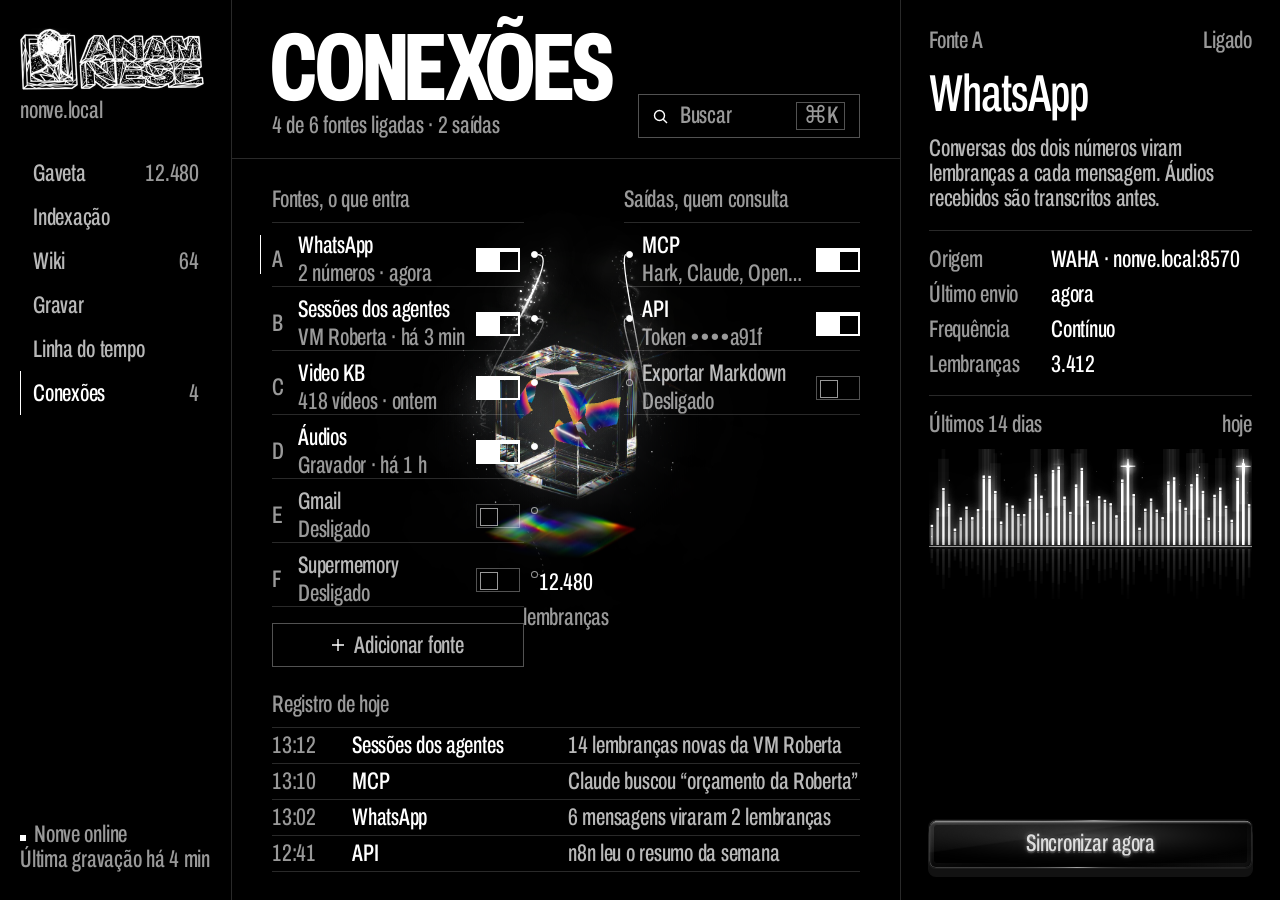
==== thainan-anamnese/web/anamnese-conexoes-aura.html @ a538c6af "Anamnese 0.1.0: banco, API, MCP e importação do Video KB" ====
<!doctype html><html lang="pt-BR"><head><meta charset="utf-8"><meta name="viewport" content="width=device-width,initial-scale=1">
<title>Conexões · Anamnese</title>
<style>
@font-face{font-family:'Geist';src:url([data-uri]) format('truetype');font-weight:400;}
@font-face{font-family:'Geist';src:url([data-uri]) format('truetype');font-weight:500;}
@font-face{font-family:'Geist Mono';src:url([data-uri]) format('truetype');font-weight:400;}
@font-face{font-family:'Newsreader';src:url([data-uri]) format('truetype');font-weight:300;}
:root{--bg:#000;--tx:#fff;--tx2:rgba(255,255,255,.72);--tx3:rgba(255,255,255,.6);--ln:rgba(255,255,255,.16);--ln2:rgba(255,255,255,.32)}
*{box-sizing:border-box;margin:0;padding:0}
html,body{height:100%;background:var(--bg);color:var(--tx);font-family:Geist,system-ui,sans-serif;-webkit-font-smoothing:antialiased}
button{font:inherit;color:inherit;background:none;border:0;cursor:pointer;text-align:left}
:focus-visible{outline:1px solid #fff;outline-offset:3px}
.app{display:grid;grid-template-columns:232px 1fr 380px;height:100vh;min-height:640px}
aside.nav{border-right:1px solid var(--ln);padding:28px 20px;display:flex;flex-direction:column;gap:28px}
.brand{display:flex;align-items:center;gap:12px}
.brand b{font:300 28px/1 Newsreader,serif;letter-spacing:-.5px}
.host{font:400 13px 'Geist Mono';color:var(--tx3)}
nav a{display:flex;justify-content:space-between;align-items:center;height:44px;padding:0 12px;color:var(--tx2);text-decoration:none;font-size:15px;border-left:1px solid transparent}
nav a.on{color:#fff;border-left-color:#fff}
nav a span{font:400 13px 'Geist Mono';color:var(--tx3);font-variant-numeric:tabular-nums}
.foot{margin-top:auto;font-size:13px;color:var(--tx3);line-height:1.6}
.foot i{display:inline-block;width:6px;height:6px;background:#fff;margin-right:8px;vertical-align:1px}
main{display:flex;flex-direction:column;min-width:0;position:relative;overflow:hidden}
.top{display:flex;align-items:end;justify-content:space-between;gap:24px;padding:28px 40px 20px;border-bottom:1px solid var(--ln)}
.top h1{font:300 40px/1 Newsreader,serif;letter-spacing:-.6px}
.top p{font:400 13px 'Geist Mono';color:var(--tx3);margin-top:10px;font-variant-numeric:tabular-nums}
.search{flex:0 1 420px;height:44px;border:1px solid var(--ln2);display:flex;align-items:center;gap:12px;padding:0 14px;color:var(--tx3);font-size:15px}
.search kbd{margin-left:auto;font:400 13px 'Geist Mono';color:var(--tx3);border:1px solid var(--ln2);padding:2px 6px}
#cx{position:relative;flex:1;overflow:hidden;padding:28px 40px}
#wires{position:absolute;inset:0;width:100%;height:100%;pointer-events:none;overflow:visible}
.cols{position:relative;display:grid;grid-template-columns:252px 1fr 236px}
.log{position:absolute;left:40px;right:40px;bottom:56px}
.log h2{font-weight:400;font-size:13px;color:var(--tx3);padding-bottom:10px;border-bottom:1px solid var(--ln)}
.log ol{list-style:none}
.log li{display:grid;grid-template-columns:64px 200px 1fr;gap:16px;height:36px;align-items:center;border-bottom:1px solid var(--ln);font-size:13px;color:var(--tx2);font-variant-numeric:tabular-nums}
.log li time{font-family:'Geist Mono';color:var(--tx3)}
.log li b{font-weight:500;color:#fff}
.col h2{font-weight:400;font-size:13px;color:var(--tx3);padding-bottom:10px;border-bottom:1px solid var(--ln)}
.row{position:relative;display:grid;grid-template-columns:16px minmax(0,1fr) auto;align-items:center;gap:10px;height:64px;border-bottom:1px solid var(--ln);width:100%;padding:0 4px 0 0}
.out .row{grid-template-columns:minmax(0,1fr) auto;padding:0 0 0 18px}
.row .lt{font:400 13px 'Geist Mono';color:var(--tx3)}
.row .nm{display:block;font-weight:500;font-size:15px;color:#fff;transition:color 150ms}
.row .mt{display:block;font-size:13px;color:var(--tx3);margin-top:3px;white-space:nowrap;overflow:hidden;text-overflow:ellipsis;font-variant-numeric:tabular-nums}
.row .mt code{font:400 13px 'Geist Mono'}
.row.off .nm{color:var(--tx2)}
.row .sel{all:unset;cursor:pointer;display:block;min-width:0;padding:10px 0}
.row .sel:focus-visible{outline:1px solid #fff;outline-offset:2px}
.row.on-sel::before{content:"";position:absolute;left:-12px;top:12px;bottom:12px;width:1px;background:#fff}
.sw{position:relative;width:44px;height:24px;border:1px solid var(--ln2);flex:none;transition:background 150ms,border-color 150ms}
.sw::after{content:"";position:absolute;top:3px;left:3px;width:16px;height:16px;border:1px solid rgba(255,255,255,.6);transition:transform 180ms cubic-bezier(.22,1,.36,1),background 150ms,border-color 150ms}
.sw[aria-checked=true]{background:#fff;border-color:#fff}
.sw[aria-checked=true]::after{transform:translateX(20px);background:#000;border-color:#000}
.sw::before{content:"";position:absolute;inset:-10px -4px}
.port{position:absolute;top:50%;width:7px;height:7px;margin-top:-3.5px;border-radius:50%;border:1px solid rgba(255,255,255,.6);background:#000;transition:background 150ms}
.src .port{right:-14px}.out .port{left:2px}
.row:not(.off) .port{background:#fff;border-color:#fff}
.add{margin-top:16px;height:44px;width:100%;border:1px solid var(--ln2);display:flex;align-items:center;justify-content:center;gap:10px;font-size:14px;color:var(--tx2)}
@media (hover:hover){.add:hover{border-color:#fff;color:#fff}}
.hub{position:absolute;left:50%;transform:translate(-50%,-50%);display:flex;flex-direction:column;align-items:center;gap:10px;text-align:center;pointer-events:none}
.hub img{width:48px;height:48px;visibility:hidden}
.hub b{font:300 28px/1 Newsreader,serif;font-variant-numeric:tabular-nums}
.hub span{font-size:13px;color:var(--tx3);min-height:18px}
.status{position:absolute;left:40px;bottom:20px;font-size:13px;color:var(--tx2)}.hint{left:auto;right:40px;color:var(--tx3)}
.detail{border-left:1px solid var(--ln);padding:28px;display:flex;flex-direction:column;gap:18px;overflow:auto}
.detail>*{transition:opacity 150ms ease-out}.detail.fade>*{opacity:0}
.detail .meta{display:flex;justify-content:space-between;font:400 13px 'Geist Mono';color:var(--tx3)}
.detail h2{font:300 34px/1.08 Newsreader,serif;letter-spacing:-.4px;text-wrap:pretty}
.detail p{font-size:15px;line-height:1.6;color:var(--tx2)}
.detail dl{display:grid;grid-template-columns:110px 1fr;gap:10px 12px;font-size:13px;border-top:1px solid var(--ln);padding-top:16px}
.detail dt{color:var(--tx3)}.detail dd{font-family:'Geist Mono';font-variant-numeric:tabular-nums;overflow-wrap:anywhere}
.bars{border-top:1px solid var(--ln);padding-top:16px}
.bars small{display:flex;justify-content:space-between;font-size:13px;color:var(--tx3);margin-bottom:12px}
.bars svg{display:block}.eq{position:relative;margin-top:2px}.eqtip{position:absolute;top:-20px;width:130px;white-space:nowrap;text-align:center;font:400 12px "Geist Mono";color:#fff;opacity:0;transition:opacity 150ms;pointer-events:none}
.row2{display:flex;gap:8px}
.ghost{flex:1;height:44px;border:1px solid var(--ln2);font-size:14px;color:var(--tx2);text-align:center}
@media (hover:hover){.ghost:hover{border-color:#fff;color:#fff}}
.cta{height:48px;background:#fff;color:#000;font-weight:500;font-size:15px;margin-top:auto;text-align:center}
@media (prefers-reduced-motion:no-preference){.cta,.ghost{transition:transform 150ms ease-out}.cta:active,.ghost:active{transform:scale(.97)}}
/*TIPO-ARCHIVO*/@font-face{font-family:'Archivo';src:url([data-uri]);font-weight:100 900;font-stretch:62% 125%}
html,body{font-family:'Archivo',system-ui,sans-serif}
p,dd,li{text-wrap:pretty}
:is(.top,.bar) h1{font:760 96px/.7176 'Archivo'!important;font-stretch:62.5%!important;letter-spacing:0!important;word-spacing:0!important;text-transform:uppercase;padding-top:6px}
.host,nav a,nav a span,.foot,.top p,.search,.search kbd,body *:not(.brand,.brand *,h1,h1 *,h2,h3,.sr,svg,svg *,canvas,img,video,script,style){font-family:'Archivo',system-ui,sans-serif!important;font-weight:500!important;font-size:24px!important;line-height:1.05!important;font-stretch:62%!important;letter-spacing:-.01em!important;word-spacing:.08em!important;font-variant-numeric:tabular-nums}
body :is(h2,h3):not(.sr){font-family:'Archivo',system-ui,sans-serif!important;font-weight:500!important;font-size:24px!important;line-height:1.05!important;font-stretch:62%!important;letter-spacing:-.01em!important;word-spacing:.08em!important;font-variant-numeric:tabular-nums}
html body .detail h2:not(.sr),html body h1:not(:is(.top,.bar) h1,.sr){font-family:'Archivo'!important;font-weight:500!important;font-size:52px!important;line-height:.9!important;font-stretch:62%!important;letter-spacing:-.02em!important;word-spacing:.04em!important}
svg text,svg tspan{font-family:'Archivo'!important;font-stretch:62%;font-weight:500}
.keys div{display:flex;align-items:center;gap:8px;margin-top:6px}.keys kbd{padding:0 6px!important;margin:0!important;line-height:1.1!important}
.ct{vertical-align:-2px!important;line-height:1!important;height:22px!important;padding:0 4px!important}
.search{white-space:nowrap;overflow:hidden}.search kbd{padding:0 6px;flex:none}
.log{bottom:28px}
/*/TIPO-ARCHIVO*/</style><script>/* Linhas de poeira espacial (ref pin 586312445237353268). Troca um traço duro por um fio de partículas:
   núcleo fino e denso, poeira solta em volta, glow, flicker e física de deriva presa ao traço,
   com pontos de luz que correm de vez em quando. Uso: DustLines.mount(container) → api.add(path)
   path: {pts:[[x,y],...]} | {svg:SVGPathElement} | {rect:[x,y,w,h]} | {h:[x,y,len]} | {v:[x,y,len]} */
(function(){
const RM=matchMedia("(prefers-reduced-motion: reduce)").matches;
function sprite(){const c=document.createElement("canvas");c.width=c.height=24;const k=c.getContext("2d"),g=k.createRadialGradient(12,12,0,12,12,12);
 g.addColorStop(0,"rgba(255,255,255,1)");g.addColorStop(.15,"rgba(255,255,255,.7)");g.addColorStop(.4,"rgba(255,255,255,.12)");g.addColorStop(1,"rgba(255,255,255,0)");k.fillStyle=g;k.fillRect(0,0,24,24);return c}
const DOT=sprite();
function star(){const N=256,c=document.createElement("canvas");c.width=c.height=N;const k=c.getContext("2d"),m=N/2;
 const blob=(r,a)=>{const g=k.createRadialGradient(0,0,0,0,0,r);g.addColorStop(0,`rgba(255,255,255,${a})`);g.addColorStop(.25,`rgba(255,255,255,${a*.45})`);g.addColorStop(1,"rgba(255,255,255,0)");k.fillStyle=g;k.beginPath();k.arc(0,0,r,0,7);k.fill()};
 const spike=(ang,len,th,a)=>{k.save();k.translate(m,m);k.rotate(ang);k.scale(1,th/len);blob(len,a);k.restore()};
 spike(0,m,5,1);spike(Math.PI/2,m*.8,4.5,1);            // cruz principal: horizontal mais longa
 spike(Math.PI/4,m*.4,3.5,.6);spike(-Math.PI/4,m*.4,3.5,.6); // diagonais curtas
 spike(0,m*.95,10,.12);                                       // véu anamórfico bem fraco
 k.save();k.translate(m,m);blob(m*.34,.35);blob(m*.12,1);blob(m*.05,1);k.restore();
 return c}
const FLARE=star();
function poly(p){let pts=p.pts;
 if(p.svg){const L=p.svg.getTotalLength(),n=Math.max(2,Math.ceil(L/3)),m=p.svg.getCTM?null:null;pts=[];for(let i=0;i<=n;i++){const q=p.svg.getPointAtLength(L*i/n);pts.push([q.x+(p.ox||0),q.y+(p.oy||0)])}}
 if(p.rect){const [x,y,w,h]=p.rect;pts=[[x,y],[x+w,y],[x+w,y+h],[x,y+h],[x,y]]}
 if(p.h){const [x,y,l]=p.h;pts=[[x,y],[x+l,y]]}
 if(p.v){const [x,y,l]=p.v;pts=[[x,y],[x,y+l]]}
 const seg=[];let L=0;for(let i=1;i<pts.length;i++){const a=pts[i-1],b=pts[i],l=Math.hypot(b[0]-a[0],b[1]-a[1]);if(l<.01||(p.svg&&l>12))continue;seg.push({a,b,l,s:L,nx:-(b[1]-a[1])/l,ny:(b[0]-a[0])/l});L+=l}
 return {seg,L}}
function at(P,s){s=Math.max(0,Math.min(P.L-.001,s));let lo=0,hi=P.seg.length-1;while(lo<hi){const m=(lo+hi+1)>>1;if(P.seg[m].s<=s)lo=m;else hi=m-1}
 const g=P.seg[lo],t=(s-g.s)/g.l;return [g.a[0]+(g.b[0]-g.a[0])*t,g.a[1]+(g.b[1]-g.a[1])*t,g.nx,g.ny]}
function cloud(seed){const N=128,c=document.createElement("canvas");c.width=c.height=N;const k=c.getContext("2d");let r=seed;const rnd=()=>(r=(r*9301+49297)%233280)/233280;
 for(let i=0;i<46;i++){const a=rnd()*6.283,d=Math.pow(rnd(),.7)*N*.3,x=N/2+Math.cos(a)*d,y=N/2+Math.sin(a)*d*.75,R=N*(.08+rnd()*.17),al=.05+rnd()*.09;
  const g=k.createRadialGradient(x,y,0,x,y,R);g.addColorStop(0,`rgba(255,255,255,${al})`);g.addColorStop(.5,`rgba(255,255,255,${al*.45})`);g.addColorStop(1,"rgba(255,255,255,0)");k.fillStyle=g;k.fillRect(0,0,N,N)}
 // mascara radial para nunca ter borda
 k.globalCompositeOperation="destination-in";const g=k.createRadialGradient(N/2,N/2,N*.15,N/2,N/2,N/2);g.addColorStop(0,"#fff");g.addColorStop(1,"rgba(255,255,255,0)");k.fillStyle=g;k.fillRect(0,0,N,N);return c}
const CLOUDS=[1,7,13,29,41,57].map(cloud);
// nébula: ruído fbm com filamentos (ridged) e poeira escura recortada, P&B, borda sumindo
function nebula(seed){const N=192,c=document.createElement("canvas");c.width=c.height=N;const k=c.getContext("2d"),im=k.createImageData(N,N);
 let r=seed*7919;const rnd=()=>(r=(r*16807)%2147483647)/2147483647;const G=33,g=[];for(let i=0;i<G*G;i++)g.push(rnd());
 const vn=(x,y)=>{x=(x%G+G)%G;y=(y%G+G)%G;const xi=Math.floor(x),yi=Math.floor(y),xf=x-xi,yf=y-yi,u=xf*xf*(3-2*xf),v=yf*yf*(3-2*yf),a=g[yi*G+xi],b=g[yi*G+(xi+1)%G],cc=g[((yi+1)%G)*G+xi],d=g[((yi+1)%G)*G+(xi+1)%G];return a+(b-a)*u+(cc-a)*v+(a-b-cc+d)*u*v};
 const fbm=(x,y)=>{let s=0,a=.5,f=1;for(let o=0;o<5;o++){s+=a*vn(x*f,y*f);f*=2.03;a*=.5}return s};
 const ox=rnd()*20,oy=rnd()*20;
 for(let y=0;y<N;y++)for(let x=0;x<N;x++){const nx=x/N*4+ox,ny=y/N*4+oy,w=fbm(nx+fbm(nx,ny)*1.6,ny+fbm(nx+5,ny)*1.6);
  const ridge=1-Math.abs(fbm(nx*1.7,ny*1.7)*2-1),dark=Math.max(0,fbm(nx*2.3+9,ny*2.3)-.5)*2.2;
  const dx=(x-N/2)/(N/2),dy=(y-N/2)/(N/2),m=Math.max(0,1-Math.pow(dx*dx+dy*dy,.8));
  let v=(Math.pow(Math.max(0,w-.32)*1.9,1.6)*.75+Math.pow(ridge,6)*.55)*(1-Math.min(.85,dark))*m;v=Math.min(1,v);
  const i=(y*N+x)*4;im.data[i]=im.data[i+1]=im.data[i+2]=255;im.data[i+3]=v*255}
 k.putImageData(im,0,0);const c2=document.createElement("canvas");c2.width=c2.height=N;const k2=c2.getContext("2d");k2.filter="blur(5px)";k2.drawImage(c,0,0);k2.filter="blur(14px)";k2.globalAlpha=.6;k2.drawImage(c,0,0);return c2}
const NEBS=[3,11,23].map(nebula);
function tier(r,k){const u=Math.random();
 if(u<.6)return {sz:.3+Math.random()*.35,a:.2+Math.random()*.45,glow:Math.random()<.06,big:0};
 if(u<.9)return {sz:.75+Math.random()*.55,a:.3+Math.random()*.45,glow:Math.random()<.2,big:0};
 return {sz:1.5+Math.random()*1,a:.25+Math.random()*.35,glow:true,big:1}}
function mount(host,opt={}){
 const o=Object.assign({density:2.6,core:.6,halo:3.6,alpha:1,light:false,fade:500,aura:false,r0:2,r1:14,flare:false,flareSize:96,flareAlpha:.8,hoverFlare:.42,hoverFlareSize:230,smoke:false,smokeAlpha:1,nebula:false,nebulaAlpha:1,spiral:false,spiralR:8,spiralPitch:34,spiralSpin:.22,spiralAlpha:1,smokeR:[30,70]},opt);
 const cv=document.createElement("canvas");cv.style.cssText="position:absolute;inset:0;width:100%;height:100%;pointer-events:none;mix-blend-mode:screen";host.appendChild(cv);
 const cx=cv.getContext("2d");let W=0,H=0,D=1;const lines=[];let EXT=[];const FL=new Map();
 const FIMG=new Image();if(window.DUST_FLARE)FIMG.src=window.DUST_FLARE;
 const bz=(x,y)=>{let b=0;for(const h of EXT){const d=Math.hypot(x-h.x,y-h.y);if(d<90)b=Math.max(b,Math.min(1.3,h.i*1.5)*Math.exp(-d/30))}return b};
 function setHeads(a){EXT=a||[]}
 let BANDS=[];function setBands(a){BANDS=a||[]}
 // faixa de luz colada na linha dura: núcleo branco + camadas de glow largas e difusas
 const BL=[[22,.035],[13,.07],[7,.14],[3.2,.38],[1.5,1]];
 function drawBands(){if(!BANDS.length)return;cx.lineCap="butt";
  for(const [lw,al] of BL){cx.lineWidth=lw;for(const b of BANDS){cx.globalAlpha=Math.min(1,b[4]*al*1.25);cx.strokeStyle="#fff";cx.beginPath();cx.moveTo(b[0],b[1]);cx.lineTo(b[2],b[3]);cx.stroke()}}
  cx.save();cx.filter="blur(8px)";cx.lineWidth=10;for(const b of BANDS){cx.globalAlpha=Math.min(1,b[4]*.16);cx.beginPath();cx.moveTo(b[0],b[1]);cx.lineTo(b[2],b[3]);cx.stroke()}cx.restore()}
 function flare(id,x,y,on){let f=FL.get(id);if(!f){if(!on)return;f={x,y,a:0,g:0,fl:0};FL.set(id,f)}f.x=x;f.y=y;if(on&&!f.on)f.fl=1;f.on=on}
 function drawFlare(f,t){const a=f.a*(.95+.05*Math.sin(t*11)*Math.sin(t*4.3))*o.hoverFlare,grow=1-Math.pow(1-f.g,3),x=f.x,y=f.y;
  if(FIMG.complete&&FIMG.naturalWidth){const sz=o.hoverFlareSize*(.3+.7*grow)*(1+.015*Math.sin(t*3.3));cx.globalAlpha=Math.min(1,a*(1+.25*f.fl));cx.drawImage(FIMG,x-sz/2,y-sz/2,sz,sz);
   cx.save();cx.filter="blur(3px)";cx.globalAlpha=a*.45;cx.drawImage(FIMG,x-sz/2,y-sz/2,sz,sz);cx.restore()}
  const k=o.hoverFlareSize/660,hr=(70+60*f.fl)*k*1.6;let g=cx.createRadialGradient(x,y,0,x,y,hr);g.addColorStop(0,`rgba(255,255,255,${(.32+.4*f.fl)*a})`);g.addColorStop(.25,`rgba(225,235,255,${(.1+.15*f.fl)*a})`);g.addColorStop(1,"rgba(255,255,255,0)");cx.globalAlpha=1;cx.fillStyle=g;cx.fillRect(x-hr,y-hr,hr*2,hr*2);
  const cr=(16+10*f.fl)*k*1.6;g=cx.createRadialGradient(x,y,0,x,y,cr);g.addColorStop(0,`rgba(255,255,255,${a})`);g.addColorStop(.3,`rgba(255,255,255,${.85*a})`);g.addColorStop(1,"rgba(255,255,255,0)");cx.fillStyle=g;cx.fillRect(x-cr,y-cr,cr*2,cr*2)}
 function size(){D=Math.min(2,devicePixelRatio||1);W=host.clientWidth;H=host.clientHeight;cv.width=W*D;cv.height=H*D}
 size();new ResizeObserver(size).observe(host);
 function add(p){const P=poly(p);if(!P.L)return null;const k=Object.assign({},o,p.opt||{}),n=Math.round(P.L*k.density),parts=[];
  if(k.aura){for(let i=0;i<n;i++){const r=k.r0+Math.pow(Math.random(),1.15)*(k.r1-k.r0);
    parts.push({s:Math.random()*P.L,v:(Math.random()-.5)*6,r,th:Math.random()*6.283,om:(.5+Math.random()*1.1)*(Math.random()<.5?-1:1),
     ...tier(r,k),f:Math.random()*9,fs:2+Math.random()*8,aura:1})}}
  else for(let i=0;i<n;i++){const halo=Math.random()<.3;
   parts.push({s:Math.random()*P.L,v:(Math.random()-.5)*(halo?10:5),o:(Math.random()-.5)*(halo?k.halo*2:k.core*2),w:0,
    sz:halo?.4+Math.random()*.7:.5+Math.random()*.8,a:halo?.12+Math.random()*.22:.35+Math.random()*.6,halo,f:Math.random()*9,fs:3+Math.random()*14,glow:Math.random()<.14})}
  const puffs=[];if(k.smoke){const m=Math.max(2,Math.round(P.L/24));for(let i=0;i<m;i++)puffs.push({s:Math.random()*P.L,v:(Math.random()-.5)*5,o:(Math.random()-.5)*24,ow:Math.random()*6.28,
   R:k.smokeR[0]+Math.random()*(k.smokeR[1]-k.smokeR[0]),rot:Math.random()*6.28,vr:(Math.random()-.5)*.12,img:CLOUDS[i%CLOUDS.length],a:.04+Math.random()*.06,ph:Math.random()*6.28,bs:.15+Math.random()*.25})}
  const nebs=[];if(k.nebula){const m=Math.max(1,Math.round(P.L/120));for(let i=0;i<m;i++)nebs.push({s:(i+.5)/m*P.L+(Math.random()-.5)*60,o:(Math.random()-.5)*14,R:34+Math.random()*30,
   rot:Math.random()*6.28,vr:(Math.random()-.5)*.02,img:NEBS[Math.floor(Math.random()*NEBS.length)],a:.02+Math.random()*.022,ph:Math.random()*6.28,sx:1.3+Math.random()*.6})}
  const L={P,parts,puffs,nebs,k,heads:[],next:k.lightDelay??(.6+Math.random()*1.5),on:RM?1:0,tgt:1};lines.push(L);return L}
 function remove(L,ms=250){if(!L)return;L.tgt=0;L.out=ms;setTimeout(()=>{const i=lines.indexOf(L);if(i>=0)lines.splice(i,1)},ms+40)}
 function clear(){lines.length=0}
 const SPEED=DustLines.SPEED,ease=t=>t<.5?4*t*t*t:1-Math.pow(-2*t+2,3)/2;
 let last=performance.now();
 function frame(now){const dt=Math.min(.05,(now-last)/1000);last=now;const t=now/1000;
  cx.setTransform(D,0,0,D,0,0);cx.clearRect(0,0,W,H);cx.globalCompositeOperation="lighter";
  for(const L of lines){const {P,k}=L;
   if(L.on!=L.tgt){const r=dt*1000/(L.tgt?k.fade:(L.out||250));L.on=L.tgt?Math.min(1,L.on+r):Math.max(0,L.on-r)}if(L.on<=0)continue;
   // luz que atravessa: só nos fios que ligam a outra coisa. Velocidade média constante em todo lugar (px/s), com curva in/out
   if(k.light&&!RM){L.next-=dt;if(L.next<=0){L.heads.push({t:0,dur:Math.max(.5,P.L/SPEED)});L.next=(k.lightEvery||4.5)+Math.random()*2}
    L.heads.forEach(h=>{h.t+=dt;h.s=P.L*ease(Math.min(1,h.t/h.dur))});L.heads=L.heads.filter(h=>h.t<h.dur+.15)}
   for(const n of L.nebs){if(!RM)n.rot+=n.vr*dt;const q=at(P,n.s),x=q[0]+q[2]*n.o,y=q[1]+q[3]*n.o,R=n.R*(1+.04*Math.sin(t*.12+n.ph));
    cx.globalAlpha=n.a*k.nebulaAlpha*L.on*(.85+.15*Math.sin(t*.2+n.ph));cx.save();cx.translate(x,y);cx.rotate(Math.atan2(q[3],-q[2])+n.rot*.3);cx.drawImage(n.img,-R*n.sx,-R*.6,R*2*n.sx,R*1.2);cx.restore()}
   if(k.spiral){const ph=RM?0:t*k.spiralSpin*6.283,step=2,R0=k.spiralR,w=6.283/k.spiralPitch,S=L.sseed||(L.sseed=[0,1,2,3,4,5,6,7].map(()=>Math.random()*100));
    // ruído suave 1D (soma de senos com fases sorteadas): luz, espessura, raio e torção irregulares e "molengos"
    const nz=(d,tt,o,f)=>(Math.sin(d*f+tt*.7+S[o])*.5+Math.sin(d*f*2.31-tt*1.1+S[o+1])*.3+Math.sin(d*f*5.7+tt*1.9+S[(o+2)%8])*.2);
    let px=null,py=null;
    for(let d=0;d<=P.L;d+=step){const q=at(P,d),tt=RM?0:t;
     const R=R0*(1+.35*nz(d,tt*.8,0,.018)),tw=.9*nz(d,tt*.6,2,.011),sag=3.2*nz(d,tt*.5,4,.009),
      th=d*w-ph+tw,o=R*Math.cos(th)+sag,x=q[0]+q[2]*o,y=q[1]+q[3]*o;
     if(px!==null){const z=(Math.sin(th)+1)/2,end=Math.min(1,d/40,(P.L-d)/40),
       lum=Math.max(.05,.55+.75*nz(d,tt*1.3,1,.026)),thick=Math.max(.35,1+.75*nz(d,tt*.9,3,.021)),
       a=k.spiralAlpha*L.on*end*(.08+.92*z*z)*lum;
      let boost=EXT.length?bz(x,y)*.8:0;for(const h of L.heads){const dd=Math.abs(h.s-d);if(dd<60)boost=Math.max(boost,1-dd/60)}
      cx.strokeStyle="#fff";cx.lineCap="round";
      cx.globalAlpha=Math.min(1,a*(.045+boost*.08));cx.lineWidth=6*thick;cx.beginPath();cx.moveTo(px,py);cx.lineTo(x,y);cx.stroke();
      cx.globalAlpha=Math.min(1,a*(.08+boost*.12));cx.lineWidth=2.2*thick;cx.beginPath();cx.moveTo(px,py);cx.lineTo(x,y);cx.stroke();
      cx.globalAlpha=Math.min(1,a*(.17+boost*.25));cx.lineWidth=.6*thick;cx.beginPath();cx.moveTo(px,py);cx.lineTo(x,y);cx.stroke()}
     px=x;py=y}}
   for(const c of L.puffs){if(!RM){c.s+=c.v*dt;if(c.s<0)c.s+=P.L;if(c.s>P.L)c.s-=P.L;c.rot+=c.vr*dt}
    const q=at(P,c.s),off=c.o+Math.sin(t*.3+c.ow)*5,x=q[0]+q[2]*off,y=q[1]+q[3]*off,br=1+.12*Math.sin(t*c.bs+c.ph);
    let boost=EXT.length?bz(x,y)*.7:0;for(const h of L.heads){const d=Math.abs(h.s-c.s);if(d<70)boost=Math.max(boost,1-d/70)}
    const R=c.R*br;cx.globalAlpha=Math.min(1,c.a*k.smokeAlpha*L.on*(.75+.25*Math.sin(t*.4+c.ph))*(1+boost*.6));
    cx.save();cx.translate(x,y);cx.rotate(c.rot);cx.drawImage(c.img,-R,-R*.8,R*2,R*1.6);cx.restore()}
   for(const p of L.parts){
    if(p.aura){if(!RM){p.s+=p.v*dt;if(p.s<0)p.s+=P.L;if(p.s>P.L)p.s-=P.L;p.th+=p.om*dt}
     const q=at(P,p.s),c=Math.cos(p.th),z=(Math.sin(p.th)+1)/2,x=q[0]+q[2]*p.r*c,y=q[1]+q[3]*p.r*c;
     let boost=EXT.length?bz(x,y):0;for(const h of L.heads){const d=h.s-p.s;if(d>-6&&d<80)boost=Math.max(boost,Math.exp(-Math.max(0,d)/38)*.9)}
     const fl=.7+.3*Math.sin(t*p.fs+p.f),a=Math.min(1,p.a*fl*k.alpha*L.on*(.35+.65*z)*(1+boost*2));
     if(p.glow||boost>.3){const s=(p.glow?6:3.5)*(.8+.4*z)+boost*4;cx.globalAlpha=a*(p.glow?.4:.6);cx.drawImage(DOT,x-s/2,y-s/2,s,s)}
     const s=p.sz*(.75+.5*z)*(1+boost*.5);cx.globalAlpha=a;if(p.big){const b=s*2.6;cx.drawImage(DOT,x-b/2,y-b/2,b,b)}else{cx.fillStyle="#fff";cx.fillRect(x-s/2,y-s/2,s,s)}continue}
    if(!RM){p.s+=p.v*dt;if(p.s<0)p.s+=P.L;if(p.s>P.L)p.s-=P.L;
     // deriva presa ao traço: mola de volta ao eixo + agitação
     const lim=p.halo?k.halo:k.core;p.w+=(-p.o*1.6+(Math.random()-.5)*(p.halo?40:14))*dt;p.w*=.96;p.o+=p.w*dt;if(Math.abs(p.o)>lim*1.6)p.o*=.9}
    const q=at(P,p.s),x=q[0]+q[2]*p.o,y=q[1]+q[3]*p.o;
    let boost=0;for(const h of L.heads){const d=h.s-p.s;if(d>-4&&d<70)boost=Math.max(boost,Math.exp(-Math.max(0,d)/34)*.8)}
    const fl=.65+.35*Math.sin(t*p.fs+p.f),a=Math.min(1,p.a*fl*k.alpha*L.on*(1+boost*2.2));
    if(p.glow||boost>.3){const s=(p.glow?5:3)+boost*4;cx.globalAlpha=a*(p.glow?.35:.6);cx.drawImage(DOT,x-s/2,y-s/2,s,s)}
    cx.globalAlpha=a;cx.fillStyle="#fff";const s=p.sz*(1+boost*.6);cx.fillRect(x-s/2,y-s/2,s,s)}
   for(const h of L.heads){if(h.t>h.dur)continue;const q=at(P,h.s),s=14;cx.globalAlpha=.9*k.alpha*L.on;cx.drawImage(DOT,q[0]-s/2,q[1]-s/2,s,s);
    if(k.flare){const u=Math.min(1,h.t/h.dur),env=Math.sin(Math.PI*u)*.6+.4,tw=1+.08*Math.sin(t*9+h.dur),fs=k.flareSize*(.8+.2*env)*tw;
     cx.globalAlpha=k.flareAlpha*env*L.on;cx.drawImage(FLARE,q[0]-fs/2,q[1]-fs/2,fs,fs)}}}
  drawBands();for(const h of EXT){if(!h.vis)continue;const g=26*Math.min(1,h.i)+18;cx.globalAlpha=Math.min(1,.35*h.i);cx.drawImage(DOT,h.x-g/2,h.y-g/2,g,g);const sz=12+8*Math.min(1,h.i);cx.globalAlpha=Math.min(1,h.i);cx.drawImage(DOT,h.x-sz/2,h.y-sz/2,sz,sz);const s2=4+2*h.i;cx.drawImage(DOT,h.x-s2/2,h.y-s2/2,s2,s2)}
  for(const [id,f] of FL){f.a+=((f.on?1:0)-f.a)*(f.on?.16:.12);f.g+=((f.on?1:0)-f.g)*(f.on?.11:.2);f.fl*=.9;if(!f.on&&f.a<.01){FL.delete(id);continue}drawFlare(f,t)}
  cx.globalAlpha=1;requestAnimationFrame(frame)}
 requestAnimationFrame(frame);
 return {add,remove,clear,lines,canvas:cv,setHeads,setBands,flare}}
window.DustLines={mount,SPEED:260};
})();
</script><script>/* Gráfico 14 dias, ref equalizador (pin 689613761689500794) em P&B.
   4 barras finas por dia (madrugada, manhã, tarde, noite), topo aceso, glow, feixe de luz fraco acima dos picos,
   reflexo abaixo da base, estrelinhas nos picos, poeira 3 tamanhos, fumaça e nébula bem fracas. */
window.EQ14=(()=>{let cur=null;
const RM=matchMedia("(prefers-reduced-motion: reduce)").matches;
function rnd(s){return()=>{s=(s*16807)%2147483647;return s/2147483647}}
function blob(R,soft){const c=document.createElement("canvas");c.width=c.height=R*2;const k=c.getContext("2d"),g=k.createRadialGradient(R,R,0,R,R,R);
 g.addColorStop(0,`rgba(255,255,255,${soft})`);g.addColorStop(.5,`rgba(255,255,255,${soft*.35})`);g.addColorStop(1,"rgba(255,255,255,0)");k.fillStyle=g;k.fillRect(0,0,R*2,R*2);return c}
function neb(seed){const N=96,c=document.createElement("canvas");c.width=c.height=N;const k=c.getContext("2d"),im=k.createImageData(N,N),r=rnd(seed),G=[];
 for(let i=0;i<9;i++)G.push([r()*N,r()*N,8+r()*26,r()]);
 for(let y=0;y<N;y++)for(let x=0;x<N;x++){let v=0;G.forEach(([a,b,s,w])=>{v+=w*Math.exp(-((x-a)**2+(y-b)**2)/(2*s*s))});
  const e=Math.hypot(x-N/2,y-N/2)/(N/2),f=Math.max(0,1-e*e),p=(y*N+x)*4;im.data[p]=im.data[p+1]=im.data[p+2]=255;im.data[p+3]=Math.min(255,v*f*120)}
 k.putImageData(im,0,0);return c}
const SM=blob(48,.5),NB=[neb(7),neb(19)];
function mount(host,h,label){if(cur)cur.stop();if(!host)return;
 const dpr=Math.min(2,devicePixelRatio||1),W=host.clientWidth||276,H=150,BASE=96,cv=document.createElement("canvas");
 cv.width=W*dpr;cv.height=H*dpr;cv.style.cssText=`width:${W}px;height:${H}px;display:block;mix-blend-mode:screen`;host.appendChild(cv);
 const tip=document.createElement("div");tip.className="eqtip";host.appendChild(tip);
 const k=cv.getContext("2d");k.scale(dpr,dpr);
 const r=rnd(h.reduce((a,b)=>a*31+b,7)%2147483646+1),mx=Math.max(...h),N=h.length*4,step=W/N,bw=Math.max(1.6,step*.42);
 const V=[];h.forEach((d,i)=>{const sh=[.45,.85,1,.7];for(let j=0;j<4;j++)V.push(Math.max(.08,Math.min(1,d/mx*(sh[j]*(.8+r()*.4)))))});
 const peaks=V.map((v,i)=>[v,i]).sort((a,b)=>b[0]-a[0]).slice(0,3).map(p=>p[1]);
 const dust=[];for(let i=0;i<70;i++){const t=r();dust.push({x:r()*W,y:r()*BASE*1.1,vx:(r()-.5)*3,vy:-(2+r()*5),s:t<.6?.5:t<.9?.9:1.5,a:.3+r()*.5,ph:r()*6.28,g:t>=.9})}
 const puffs=[];for(let i=0;i<5;i++)puffs.push({x:r()*W,y:BASE-10-r()*50,R:40+r()*40,vx:(r()-.5)*4,a:.025+r()*.03,ph:r()*6.28});
 const nebs=[{x:W*.3,y:BASE-34,R:90,img:NB[0],a:.03},{x:W*.75,y:BASE-28,R:80,img:NB[1],a:.026}];
 let t0=performance.now(),raf=0,hov=-1,last=t0,alive=true;
 const sm=v=>{v=Math.max(0,Math.min(1,v));return v*v*(3-2*v)};
 cv.onmousemove=e=>{const b=cv.getBoundingClientRect(),d=Math.floor((e.clientX-b.left)/(W/h.length));hov=Math.max(0,Math.min(h.length-1,d));
  const dt=new Date();dt.setDate(dt.getDate()-(h.length-1-hov));
  tip.textContent=(hov==h.length-1?"Hoje":dt.toLocaleDateString("pt-BR",{weekday:"short",day:"numeric"}).replace(".",""))+" · "+h[hov]+" envios";
  tip.style.left=Math.min(W-130,Math.max(0,(hov+.5)*W/h.length-65))+"px";tip.style.opacity=1};
 cv.onmouseleave=()=>{hov=-1;tip.style.opacity=0};
 function draw(now){if(!alive)return;const t=(now-t0)/1000,dt=Math.min(.05,(now-last)/1000);last=now;
  k.clearRect(0,0,W,H);k.globalCompositeOperation="lighter";
  nebs.forEach((n,i)=>{k.globalAlpha=n.a*(.8+.2*Math.sin(t*.25+i));k.drawImage(n.img,n.x-n.R+Math.sin(t*.07+i)*6,n.y-n.R*.55,n.R*2,n.R*1.1)});
  puffs.forEach(p=>{p.x+=p.vx*dt;if(p.x<-p.R)p.x=W+p.R;if(p.x>W+p.R)p.x=-p.R;k.globalAlpha=p.a*(.7+.3*Math.sin(t*.4+p.ph));k.drawImage(SM,p.x-p.R,p.y-p.R*.6,p.R*2,p.R*1.2)});
  for(let i=0;i<N;i++){const day=i>>2,gr=RM?1:sm((t*1000-180-i*16)/520),sh=RM?1:1+.035*Math.sin(t*1.3+i*.7),v=V[i]*gr*sh,
   hgt=v*(BASE-10),x=i*step+(step-bw)/2,y=BASE-hgt,today=day==h.length-1,dim=hov<0?1:(day==hov?1.15:.45),al=(.38+.5*V[i])*dim*(today?1.1:1);
   if(hgt<.5)continue;
   if(V[i]>.62){k.globalAlpha=.07*v*dim;k.fillStyle="#fff";k.fillRect(x-step*.7,y-44*v,bw+step*1.4,44*v+hgt*.5);k.globalAlpha=.05*v*dim;k.fillRect(x-.5,y-60*v,bw+1,60*v)}
   k.shadowColor="rgba(255,255,255,.9)";k.shadowBlur=8;k.globalAlpha=Math.min(1,al);k.fillStyle="#fff";k.fillRect(x,y+3,bw,hgt-3);
   k.globalAlpha=Math.min(1,.95*dim);k.shadowBlur=10;k.fillRect(x,y,bw,2.4);k.shadowBlur=0;
   k.globalAlpha=al*.22;k.fillRect(x,BASE+4,bw,hgt*.45);k.globalAlpha=al*.1;k.fillRect(x,BASE+4+hgt*.45,bw,hgt*.25)}
  k.globalAlpha=.5;k.fillStyle="#fff";k.fillRect(0,BASE+1,W,1);
  peaks.forEach((i,j)=>{const gr=RM?1:sm((t*1000-700-i*16)/400),x=i*step+step/2,y=BASE-V[i]*(BASE-10),tw=.55+.45*Math.sin(t*2.2+j*2.1),s=(5+3*tw)*gr;
   if(gr<=0)return;k.globalAlpha=.85*tw*gr;k.shadowColor="#fff";k.shadowBlur=8;k.fillStyle="#fff";k.fillRect(x-s,y-.5,s*2,1);k.fillRect(x-.5,y-s,1,s*2);
   k.drawImage(SM,x-10,y-10,20,20);k.shadowBlur=0});
  dust.forEach(d=>{if(!RM){d.x+=d.vx*dt;d.y+=d.vy*dt}if(d.y<-4){d.y=BASE+2;d.x=Math.random()*W}if(d.x<0)d.x=W;if(d.x>W)d.x=0;
   k.globalAlpha=d.a*(.6+.4*Math.sin(t*1.7+d.ph))*sm(d.y/14);if(d.g){k.shadowColor="#fff";k.shadowBlur=4}k.fillStyle="#fff";k.fillRect(d.x,d.y,d.s,d.s);k.shadowBlur=0});
  k.globalAlpha=1;k.globalCompositeOperation="source-over";
  // reflexo some no fundo (preto por cima, sem gradiente visível: escuro progressivo em faixas)
  for(let y=BASE+4;y<H;y+=2){k.globalAlpha=Math.min(1,(y-BASE)/(H-BASE))*.9;k.fillStyle="#000";k.fillRect(0,y,W,2)}k.globalAlpha=1;
  raf=requestAnimationFrame(draw)}
 raf=requestAnimationFrame(draw);
 cur={stop(){alive=false;cancelAnimationFrame(raf)}};return cur}
return {mount}})();
</script><script>console.warn('Scripts "build/three.js" and "build/three.min.js" are deprecated with r150+, and will be removed with r160. Please use ES Modules or alternatives: https://threejs.org/docs/index.html#manual/en/introduction/Installation'),
/**
 * @license
 * Copyright 2010-2023 Three.js Authors
 * SPDX-License-Identifier: MIT
 */
function(t,e){"object"==typeof exports&&"undefined"!=typeof module?e(exports):"function"==typeof define&&define.amd?define(["exports"],e):e((t="undefined"!=typeof globalThis?globalThis:t||self).THREE={})}(this,(function(t){"use strict";const e="160",n=1,i=2,r=3,s=0,a=1,o=100,l=204,c=205,h=0,u=1,d=2,p=0,m=1,f=2,g=3,_=4,v=5,x=6,y="attached",M="detached",S=300,b=301,T=302,E=303,w=304,A=306,R=1e3,C=1001,L=1002,P=1003,I=1004,U=1005,D=1006,N=1007,O=1008,F=1009,B=1012,z=1013,G=1014,H=1015,V=1016,k=1017,W=1018,X=1020,j=1023,q=1026,Y=1027,Z=1029,J=1031,K=1033,$=33776,Q=33777,tt=33778,et=33779,nt=35840,it=35841,rt=35842,st=35843,at=36196,ot=37492,lt=37496,ct=37808,ht=37809,ut=37810,dt=37811,pt=37812,mt=37813,ft=37814,gt=37815,_t=37816,vt=37817,xt=37818,yt=37819,Mt=37820,St=37821,bt=36492,Tt=36494,Et=36495,wt=36284,At=36285,Rt=36286,Ct=2300,Lt=2301,Pt=2302,It=2400,Ut=2401,Dt=2402,Nt=2500,Ot=2501,Ft=3e3,Bt=3001,zt="",Gt="srgb",Ht="srgb-linear",Vt="display-p3",kt="display-p3-linear",Wt="linear",Xt="srgb",jt="rec709",qt="p3",Yt=7680,Zt=35044,Jt="300 es",Kt=1035,$t=2e3,Qt=2001;class te{addEventListener(t,e){void 0===this._listeners&&(this._listeners={});const n=this._listeners;void 0===n[t]&&(n[t]=[]),-1===n[t].indexOf(e)&&n[t].push(e)}hasEventListener(t,e){if(void 0===this._listeners)return!1;const n=this._listeners;return void 0!==n[t]&&-1!==n[t].indexOf(e)}removeEventListener(t,e){if(void 0===this._listeners)return;const n=this._listeners[t];if(void 0!==n){const t=n.indexOf(e);-1!==t&&n.splice(t,1)}}dispatchEvent(t){if(void 0===this._listeners)return;const e=this._listeners[t.type];if(void 0!==e){t.target=this;const n=e.slice(0);for(let e=0,i=n.length;e<i;e++)n[e].call(this,t);t.target=null}}}const ee=["00","01","02","03","04","05","06","07","08","09","0a","0b","0c","0d","0e","0f","10","11","12","13","14","15","16","17","18","19","1a","1b","1c","1d","1e","1f","20","21","22","23","24","25","26","27","28","29","2a","2b","2c","2d","2e","2f","30","31","32","33","34","35","36","37","38","39","3a","3b","3c","3d","3e","3f","40","41","42","43","44","45","46","47","48","49","4a","4b","4c","4d","4e","4f","50","51","52","53","54","55","56","57","58","59","5a","5b","5c","5d","5e","5f","60","61","62","63","64","65","66","67","68","69","6a","6b","6c","6d","6e","6f","70","71","72","73","74","75","76","77","78","79","7a","7b","7c","7d","7e","7f","80","81","82","83","84","85","86","87","88","89","8a","8b","8c","8d","8e","8f","90","91","92","93","94","95","96","97","98","99","9a","9b","9c","9d","9e","9f","a0","a1","a2","a3","a4","a5","a6","a7","a8","a9","aa","ab","ac","ad","ae","af","b0","b1","b2","b3","b4","b5","b6","b7","b8","b9","ba","bb","bc","bd","be","bf","c0","c1","c2","c3","c4","c5","c6","c7","c8","c9","ca","cb","cc","cd","ce","cf","d0","d1","d2","d3","d4","d5","d6","d7","d8","d9","da","db","dc","dd","de","df","e0","e1","e2","e3","e4","e5","e6","e7","e8","e9","ea","eb","ec","ed","ee","ef","f0","f1","f2","f3","f4","f5","f6","f7","f8","f9","fa","fb","fc","fd","fe","ff"];let ne=1234567;const ie=Math.PI/180,re=180/Math.PI;function se(){const t=4294967295*Math.random()|0,e=4294967295*Math.random()|0,n=4294967295*Math.random()|0,i=4294967295*Math.random()|0;return(ee[255&t]+ee[t>>8&255]+ee[t>>16&255]+ee[t>>24&255]+"-"+ee[255&e]+ee[e>>8&255]+"-"+ee[e>>16&15|64]+ee[e>>24&255]+"-"+ee[63&n|128]+ee[n>>8&255]+"-"+ee[n>>16&255]+ee[n>>24&255]+ee[255&i]+ee[i>>8&255]+ee[i>>16&255]+ee[i>>24&255]).toLowerCase()}function ae(t,e,n){return Math.max(e,Math.min(n,t))}function oe(t,e){return(t%e+e)%e}function le(t,e,n){return(1-n)*t+n*e}function ce(t){return 0==(t&t-1)&&0!==t}function he(t){return Math.pow(2,Math.floor(Math.log(t)/Math.LN2))}function ue(t,e){switch(e.constructor){case Float32Array:return t;case Uint32Array:return t/4294967295;case Uint16Array:return t/65535;case Uint8Array:return t/255;case Int32Array:return Math.max(t/2147483647,-1);case Int16Array:return Math.max(t/32767,-1);case Int8Array:return Math.max(t/127,-1);default:throw new Error("Invalid component type.")}}function de(t,e){switch(e.constructor){case Float32Array:return t;case Uint32Array:return Math.round(4294967295*t);case Uint16Array:return Math.round(65535*t);case Uint8Array:return Math.round(255*t);case Int32Array:return Math.round(2147483647*t);case Int16Array:return Math.round(32767*t);case Int8Array:return Math.round(127*t);default:throw new Error("Invalid component type.")}}const pe={DEG2RAD:ie,RAD2DEG:re,generateUUID:se,clamp:ae,euclideanModulo:oe,mapLinear:function(t,e,n,i,r){return i+(t-e)*(r-i)/(n-e)},inverseLerp:function(t,e,n){return t!==e?(n-t)/(e-t):0},lerp:le,damp:function(t,e,n,i){return le(t,e,1-Math.exp(-n*i))},pingpong:function(t,e=1){return e-Math.abs(oe(t,2*e)-e)},smoothstep:function(t,e,n){return t<=e?0:t>=n?1:(t=(t-e)/(n-e))*t*(3-2*t)},smootherstep:function(t,e,n){return t<=e?0:t>=n?1:(t=(t-e)/(n-e))*t*t*(t*(6*t-15)+10)},randInt:function(t,e){return t+Math.floor(Math.random()*(e-t+1))},randFloat:function(t,e){return t+Math.random()*(e-t)},randFloatSpread:function(t){return t*(.5-Math.random())},seededRandom:function(t){void 0!==t&&(ne=t);let e=ne+=1831565813;return e=Math.imul(e^e>>>15,1|e),e^=e+Math.imul(e^e>>>7,61|e),((e^e>>>14)>>>0)/4294967296},degToRad:function(t){return t*ie},radToDeg:function(t){return t*re},isPowerOfTwo:ce,ceilPowerOfTwo:function(t){return Math.pow(2,Math.ceil(Math.log(t)/Math.LN2))},floorPowerOfTwo:he,setQuaternionFromProperEuler:function(t,e,n,i,r){const s=Math.cos,a=Math.sin,o=s(n/2),l=a(n/2),c=s((e+i)/2),h=a((e+i)/2),u=s((e-i)/2),d=a((e-i)/2),p=s((i-e)/2),m=a((i-e)/2);switch(r){case"XYX":t.set(o*h,l*u,l*d,o*c);break;case"YZY":t.set(l*d,o*h,l*u,o*c);break;case"ZXZ":t.set(l*u,l*d,o*h,o*c);break;case"XZX":t.set(o*h,l*m,l*p,o*c);break;case"YXY":t.set(l*p,o*h,l*m,o*c);break;case"ZYZ":t.set(l*m,l*p,o*h,o*c);break;default:console.warn("THREE.MathUtils: .setQuaternionFromProperEuler() encountered an unknown order: "+r)}},normalize:de,denormalize:ue};class me{constructor(t=0,e=0){me.prototype.isVector2=!0,this.x=t,this.y=e}get width(){return this.x}set width(t){this.x=t}get height(){return this.y}set height(t){this.y=t}set(t,e){return this.x=t,this.y=e,this}setScalar(t){return this.x=t,this.y=t,this}setX(t){return this.x=t,this}setY(t){return this.y=t,this}setComponent(t,e){switch(t){case 0:this.x=e;break;case 1:this.y=e;break;default:throw new Error("index is out of range: "+t)}return this}getComponent(t){switch(t){case 0:return this.x;case 1:return this.y;default:throw new Error("index is out of range: "+t)}}clone(){return new this.constructor(this.x,this.y)}copy(t){return this.x=t.x,this.y=t.y,this}add(t){return this.x+=t.x,this.y+=t.y,this}addScalar(t){return this.x+=t,this.y+=t,this}addVectors(t,e){return this.x=t.x+e.x,this.y=t.y+e.y,this}addScaledVector(t,e){return this.x+=t.x*e,this.y+=t.y*e,this}sub(t){return this.x-=t.x,this.y-=t.y,this}subScalar(t){return this.x-=t,this.y-=t,this}subVectors(t,e){return this.x=t.x-e.x,this.y=t.y-e.y,this}multiply(t){return this.x*=t.x,this.y*=t.y,this}multiplyScalar(t){return this.x*=t,this.y*=t,this}divide(t){return this.x/=t.x,this.y/=t.y,this}divideScalar(t){return this.multiplyScalar(1/t)}applyMatrix3(t){const e=this.x,n=this.y,i=t.elements;return this.x=i[0]*e+i[3]*n+i[6],this.y=i[1]*e+i[4]*n+i[7],this}min(t){return this.x=Math.min(this.x,t.x),this.y=Math.min(this.y,t.y),this}max(t){return this.x=Math.max(this.x,t.x),this.y=Math.max(this.y,t.y),this}clamp(t,e){return this.x=Math.max(t.x,Math.min(e.x,this.x)),this.y=Math.max(t.y,Math.min(e.y,this.y)),this}clampScalar(t,e){return this.x=Math.max(t,Math.min(e,this.x)),this.y=Math.max(t,Math.min(e,this.y)),this}clampLength(t,e){const n=this.length();return this.divideScalar(n||1).multiplyScalar(Math.max(t,Math.min(e,n)))}floor(){return this.x=Math.floor(this.x),this.y=Math.floor(this.y),this}ceil(){return this.x=Math.ceil(this.x),this.y=Math.ceil(this.y),this}round(){return this.x=Math.round(this.x),this.y=Math.round(this.y),this}roundToZero(){return this.x=Math.trunc(this.x),this.y=Math.trunc(this.y),this}negate(){return this.x=-this.x,this.y=-this.y,this}dot(t){return this.x*t.x+this.y*t.y}cross(t){return this.x*t.y-this.y*t.x}lengthSq(){return this.x*this.x+this.y*this.y}length(){return Math.sqrt(this.x*this.x+this.y*this.y)}manhattanLength(){return Math.abs(this.x)+Math.abs(this.y)}normalize(){return this.divideScalar(this.length()||1)}angle(){return Math.atan2(-this.y,-this.x)+Math.PI}angleTo(t){const e=Math.sqrt(this.lengthSq()*t.lengthSq());if(0===e)return Math.PI/2;const n=this.dot(t)/e;return Math.acos(ae(n,-1,1))}distanceTo(t){return Math.sqrt(this.distanceToSquared(t))}distanceToSquared(t){const e=this.x-t.x,n=this.y-t.y;return e*e+n*n}manhattanDistanceTo(t){return Math.abs(this.x-t.x)+Math.abs(this.y-t.y)}setLength(t){return this.normalize().multiplyScalar(t)}lerp(t,e){return this.x+=(t.x-this.x)*e,this.y+=(t.y-this.y)*e,this}lerpVectors(t,e,n){return this.x=t.x+(e.x-t.x)*n,this.y=t.y+(e.y-t.y)*n,this}equals(t){return t.x===this.x&&t.y===this.y}fromArray(t,e=0){return this.x=t[e],this.y=t[e+1],this}toArray(t=[],e=0){return t[e]=this.x,t[e+1]=this.y,t}fromBufferAttribute(t,e){return this.x=t.getX(e),this.y=t.getY(e),this}rotateAround(t,e){const n=Math.cos(e),i=Math.sin(e),r=this.x-t.x,s=this.y-t.y;return this.x=r*n-s*i+t.x,this.y=r*i+s*n+t.y,this}random(){return this.x=Math.random(),this.y=Math.random(),this}*[Symbol.iterator](){yield this.x,yield this.y}}class fe{constructor(t,e,n,i,r,s,a,o,l){fe.prototype.isMatrix3=!0,this.elements=[1,0,0,0,1,0,0,0,1],void 0!==t&&this.set(t,e,n,i,r,s,a,o,l)}set(t,e,n,i,r,s,a,o,l){const c=this.elements;return c[0]=t,c[1]=i,c[2]=a,c[3]=e,c[4]=r,c[5]=o,c[6]=n,c[7]=s,c[8]=l,this}identity(){return this.set(1,0,0,0,1,0,0,0,1),this}copy(t){const e=this.elements,n=t.elements;return e[0]=n[0],e[1]=n[1],e[2]=n[2],e[3]=n[3],e[4]=n[4],e[5]=n[5],e[6]=n[6],e[7]=n[7],e[8]=n[8],this}extractBasis(t,e,n){return t.setFromMatrix3Column(this,0),e.setFromMatrix3Column(this,1),n.setFromMatrix3Column(this,2),this}setFromMatrix4(t){const e=t.elements;return this.set(e[0],e[4],e[8],e[1],e[5],e[9],e[2],e[6],e[10]),this}multiply(t){return this.multiplyMatrices(this,t)}premultiply(t){return this.multiplyMatrices(t,this)}multiplyMatrices(t,e){const n=t.elements,i=e.elements,r=this.elements,s=n[0],a=n[3],o=n[6],l=n[1],c=n[4],h=n[7],u=n[2],d=n[5],p=n[8],m=i[0],f=i[3],g=i[6],_=i[1],v=i[4],x=i[7],y=i[2],M=i[5],S=i[8];return r[0]=s*m+a*_+o*y,r[3]=s*f+a*v+o*M,r[6]=s*g+a*x+o*S,r[1]=l*m+c*_+h*y,r[4]=l*f+c*v+h*M,r[7]=l*g+c*x+h*S,r[2]=u*m+d*_+p*y,r[5]=u*f+d*v+p*M,r[8]=u*g+d*x+p*S,this}multiplyScalar(t){const e=this.elements;return e[0]*=t,e[3]*=t,e[6]*=t,e[1]*=t,e[4]*=t,e[7]*=t,e[2]*=t,e[5]*=t,e[8]*=t,this}determinant(){const t=this.elements,e=t[0],n=t[1],i=t[2],r=t[3],s=t[4],a=t[5],o=t[6],l=t[7],c=t[8];return e*s*c-e*a*l-n*r*c+n*a*o+i*r*l-i*s*o}invert(){const t=this.elements,e=t[0],n=t[1],i=t[2],r=t[3],s=t[4],a=t[5],o=t[6],l=t[7],c=t[8],h=c*s-a*l,u=a*o-c*r,d=l*r-s*o,p=e*h+n*u+i*d;if(0===p)return this.set(0,0,0,0,0,0,0,0,0);const m=1/p;return t[0]=h*m,t[1]=(i*l-c*n)*m,t[2]=(a*n-i*s)*m,t[3]=u*m,t[4]=(c*e-i*o)*m,t[5]=(i*r-a*e)*m,t[6]=d*m,t[7]=(n*o-l*e)*m,t[8]=(s*e-n*r)*m,this}transpose(){let t;const e=this.elements;return t=e[1],e[1]=e[3],e[3]=t,t=e[2],e[2]=e[6],e[6]=t,t=e[5],e[5]=e[7],e[7]=t,this}getNormalMatrix(t){return this.setFromMatrix4(t).invert().transpose()}transposeIntoArray(t){const e=this.elements;return t[0]=e[0],t[1]=e[3],t[2]=e[6],t[3]=e[1],t[4]=e[4],t[5]=e[7],t[6]=e[2],t[7]=e[5],t[8]=e[8],this}setUvTransform(t,e,n,i,r,s,a){const o=Math.cos(r),l=Math.sin(r);return this.set(n*o,n*l,-n*(o*s+l*a)+s+t,-i*l,i*o,-i*(-l*s+o*a)+a+e,0,0,1),this}scale(t,e){return this.premultiply(ge.makeScale(t,e)),this}rotate(t){return this.premultiply(ge.makeRotation(-t)),this}translate(t,e){return this.premultiply(ge.makeTranslation(t,e)),this}makeTranslation(t,e){return t.isVector2?this.set(1,0,t.x,0,1,t.y,0,0,1):this.set(1,0,t,0,1,e,0,0,1),this}makeRotation(t){const e=Math.cos(t),n=Math.sin(t);return this.set(e,-n,0,n,e,0,0,0,1),this}makeScale(t,e){return this.set(t,0,0,0,e,0,0,0,1),this}equals(t){const e=this.elements,n=t.elements;for(let t=0;t<9;t++)if(e[t]!==n[t])return!1;return!0}fromArray(t,e=0){for(let n=0;n<9;n++)this.elements[n]=t[n+e];return this}toArray(t=[],e=0){const n=this.elements;return t[e]=n[0],t[e+1]=n[1],t[e+2]=n[2],t[e+3]=n[3],t[e+4]=n[4],t[e+5]=n[5],t[e+6]=n[6],t[e+7]=n[7],t[e+8]=n[8],t}clone(){return(new this.constructor).fromArray(this.elements)}}const ge=new fe;function _e(t){for(let e=t.length-1;e>=0;--e)if(t[e]>=65535)return!0;return!1}const ve={Int8Array:Int8Array,Uint8Array:Uint8Array,Uint8ClampedArray:Uint8ClampedArray,Int16Array:Int16Array,Uint16Array:Uint16Array,Int32Array:Int32Array,Uint32Array:Uint32Array,Float32Array:Float32Array,Float64Array:Float64Array};function xe(t,e){return new ve[t](e)}function ye(t){return document.createElementNS("http://www.w3.org/1999/xhtml",t)}function Me(){const t=ye("canvas");return t.style.display="block",t}const Se={};function be(t){t in Se||(Se[t]=!0,console.warn(t))}const Te=(new fe).set(.8224621,.177538,0,.0331941,.9668058,0,.0170827,.0723974,.9105199),Ee=(new fe).set(1.2249401,-.2249404,0,-.0420569,1.0420571,0,-.0196376,-.0786361,1.0982735),we={[Ht]:{transfer:Wt,primaries:jt,toReference:t=>t,fromReference:t=>t},[Gt]:{transfer:Xt,primaries:jt,toReference:t=>t.convertSRGBToLinear(),fromReference:t=>t.convertLinearToSRGB()},[kt]:{transfer:Wt,primaries:qt,toReference:t=>t.applyMatrix3(Ee),fromReference:t=>t.applyMatrix3(Te)},[Vt]:{transfer:Xt,primaries:qt,toReference:t=>t.convertSRGBToLinear().applyMatrix3(Ee),fromReference:t=>t.applyMatrix3(Te).convertLinearToSRGB()}},Ae=new Set([Ht,kt]),Re={enabled:!0,_workingColorSpace:Ht,get workingColorSpace(){return this._workingColorSpace},set workingColorSpace(t){if(!Ae.has(t))throw new Error(`Unsupported working color space, "${t}".`);this._workingColorSpace=t},convert:function(t,e,n){if(!1===this.enabled||e===n||!e||!n)return t;const i=we[e].toReference;return(0,we[n].fromReference)(i(t))},fromWorkingColorSpace:function(t,e){return this.convert(t,this._workingColorSpace,e)},toWorkingColorSpace:function(t,e){return this.convert(t,e,this._workingColorSpace)},getPrimaries:function(t){return we[t].primaries},getTransfer:function(t){return t===zt?Wt:we[t].transfer}};function Ce(t){return t<.04045?.0773993808*t:Math.pow(.9478672986*t+.0521327014,2.4)}function Le(t){return t<.0031308?12.92*t:1.055*Math.pow(t,.41666)-.055}let Pe;class Ie{static getDataURL(t){if(/^data:/i.test(t.src))return t.src;if("undefined"==typeof HTMLCanvasElement)return t.src;let e;if(t instanceof HTMLCanvasElement)e=t;else{void 0===Pe&&(Pe=ye("canvas")),Pe.width=t.width,Pe.height=t.height;const n=Pe.getContext("2d");t instanceof ImageData?n.putImageData(t,0,0):n.drawImage(t,0,0,t.width,t.height),e=Pe}return e.width>2048||e.height>2048?(console.warn("THREE.ImageUtils.getDataURL: Image converted to jpg for performance reasons",t),e.toDataURL("image/jpeg",.6)):e.toDataURL("image/png")}static sRGBToLinear(t){if("undefined"!=typeof HTMLImageElement&&t instanceof HTMLImageElement||"undefined"!=typeof HTMLCanvasElement&&t instanceof HTMLCanvasElement||"undefined"!=typeof ImageBitmap&&t instanceof ImageBitmap){const e=ye("canvas");e.width=t.width,e.height=t.height;const n=e.getContext("2d");n.drawImage(t,0,0,t.width,t.height);const i=n.getImageData(0,0,t.width,t.height),r=i.data;for(let t=0;t<r.length;t++)r[t]=255*Ce(r[t]/255);return n.putImageData(i,0,0),e}if(t.data){const e=t.data.slice(0);for(let t=0;t<e.length;t++)e instanceof Uint8Array||e instanceof Uint8ClampedArray?e[t]=Math.floor(255*Ce(e[t]/255)):e[t]=Ce(e[t]);return{data:e,width:t.width,height:t.height}}return console.warn("THREE.ImageUtils.sRGBToLinear(): Unsupported image type. No color space conversion applied."),t}}let Ue=0;class De{constructor(t=null){this.isSource=!0,Object.defineProperty(this,"id",{value:Ue++}),this.uuid=se(),this.data=t,this.version=0}set needsUpdate(t){!0===t&&this.version++}toJSON(t){const e=void 0===t||"string"==typeof t;if(!e&&void 0!==t.images[this.uuid])return t.images[this.uuid];const n={uuid:this.uuid,url:""},i=this.data;if(null!==i){let t;if(Array.isArray(i)){t=[];for(let e=0,n=i.length;e<n;e++)i[e].isDataTexture?t.push(Ne(i[e].image)):t.push(Ne(i[e]))}else t=Ne(i);n.url=t}return e||(t.images[this.uuid]=n),n}}function Ne(t){return"undefined"!=typeof HTMLImageElement&&t instanceof HTMLImageElement||"undefined"!=typeof HTMLCanvasElement&&t instanceof HTMLCanvasElement||"undefined"!=typeof ImageBitmap&&t instanceof ImageBitmap?Ie.getDataURL(t):t.data?{data:Array.from(t.data),width:t.width,height:t.height,type:t.data.constructor.name}:(console.warn("THREE.Texture: Unable to serialize Texture."),{})}let Oe=0;class Fe extends te{constructor(t=Fe.DEFAULT_IMAGE,e=Fe.DEFAULT_MAPPING,n=1001,i=1001,r=1006,s=1008,a=1023,o=1009,l=Fe.DEFAULT_ANISOTROPY,c=""){super(),this.isTexture=!0,Object.defineProperty(this,"id",{value:Oe++}),this.uuid=se(),this.name="",this.source=new De(t),this.mipmaps=[],this.mapping=e,this.channel=0,this.wrapS=n,this.wrapT=i,this.magFilter=r,this.minFilter=s,this.anisotropy=l,this.format=a,this.internalFormat=null,this.type=o,this.offset=new me(0,0),this.repeat=new me(1,1),this.center=new me(0,0),this.rotation=0,this.matrixAutoUpdate=!0,this.matrix=new fe,this.generateMipmaps=!0,this.premultiplyAlpha=!1,this.flipY=!0,this.unpackAlignment=4,"string"==typeof c?this.colorSpace=c:(be("THREE.Texture: Property .encoding has been replaced by .colorSpace."),this.colorSpace=c===Bt?Gt:zt),this.userData={},this.version=0,this.onUpdate=null,this.isRenderTargetTexture=!1,this.needsPMREMUpdate=!1}get image(){return this.source.data}set image(t=null){this.source.data=t}updateMatrix(){this.matrix.setUvTransform(this.offset.x,this.offset.y,this.repeat.x,this.repeat.y,this.rotation,this.center.x,this.center.y)}clone(){return(new this.constructor).copy(this)}copy(t){return this.name=t.name,this.source=t.source,this.mipmaps=t.mipmaps.slice(0),this.mapping=t.mapping,this.channel=t.channel,this.wrapS=t.wrapS,this.wrapT=t.wrapT,this.magFilter=t.magFilter,this.minFilter=t.minFilter,this.anisotropy=t.anisotropy,this.format=t.format,this.internalFormat=t.internalFormat,this.type=t.type,this.offset.copy(t.offset),this.repeat.copy(t.repeat),this.center.copy(t.center),this.rotation=t.rotation,this.matrixAutoUpdate=t.matrixAutoUpdate,this.matrix.copy(t.matrix),this.generateMipmaps=t.generateMipmaps,this.premultiplyAlpha=t.premultiplyAlpha,this.flipY=t.flipY,this.unpackAlignment=t.unpackAlignment,this.colorSpace=t.colorSpace,this.userData=JSON.parse(JSON.stringify(t.userData)),this.needsUpdate=!0,this}toJSON(t){const e=void 0===t||"string"==typeof t;if(!e&&void 0!==t.textures[this.uuid])return t.textures[this.uuid];const n={metadata:{version:4.6,type:"Texture",generator:"Texture.toJSON"},uuid:this.uuid,name:this.name,image:this.source.toJSON(t).uuid,mapping:this.mapping,channel:this.channel,repeat:[this.repeat.x,this.repeat.y],offset:[this.offset.x,this.offset.y],center:[this.center.x,this.center.y],rotation:this.rotation,wrap:[this.wrapS,this.wrapT],format:this.format,internalFormat:this.internalFormat,type:this.type,colorSpace:this.colorSpace,minFilter:this.minFilter,magFilter:this.magFilter,anisotropy:this.anisotropy,flipY:this.flipY,generateMipmaps:this.generateMipmaps,premultiplyAlpha:this.premultiplyAlpha,unpackAlignment:this.unpackAlignment};return Object.keys(this.userData).length>0&&(n.userData=this.userData),e||(t.textures[this.uuid]=n),n}dispose(){this.dispatchEvent({type:"dispose"})}transformUv(t){if(this.mapping!==S)return t;if(t.applyMatrix3(this.matrix),t.x<0||t.x>1)switch(this.wrapS){case R:t.x=t.x-Math.floor(t.x);break;case C:t.x=t.x<0?0:1;break;case L:1===Math.abs(Math.floor(t.x)%2)?t.x=Math.ceil(t.x)-t.x:t.x=t.x-Math.floor(t.x)}if(t.y<0||t.y>1)switch(this.wrapT){case R:t.y=t.y-Math.floor(t.y);break;case C:t.y=t.y<0?0:1;break;case L:1===Math.abs(Math.floor(t.y)%2)?t.y=Math.ceil(t.y)-t.y:t.y=t.y-Math.floor(t.y)}return this.flipY&&(t.y=1-t.y),t}set needsUpdate(t){!0===t&&(this.version++,this.source.needsUpdate=!0)}get encoding(){return be("THREE.Texture: Property .encoding has been replaced by .colorSpace."),this.colorSpace===Gt?Bt:Ft}set encoding(t){be("THREE.Texture: Property .encoding has been replaced by .colorSpace."),this.colorSpace=t===Bt?Gt:zt}}Fe.DEFAULT_IMAGE=null,Fe.DEFAULT_MAPPING=S,Fe.DEFAULT_ANISOTROPY=1;class Be{constructor(t=0,e=0,n=0,i=1){Be.prototype.isVector4=!0,this.x=t,this.y=e,this.z=n,this.w=i}get width(){return this.z}set width(t){this.z=t}get height(){return this.w}set height(t){this.w=t}set(t,e,n,i){return this.x=t,this.y=e,this.z=n,this.w=i,this}setScalar(t){return this.x=t,this.y=t,this.z=t,this.w=t,this}setX(t){return this.x=t,this}setY(t){return this.y=t,this}setZ(t){return this.z=t,this}setW(t){return this.w=t,this}setComponent(t,e){switch(t){case 0:this.x=e;break;case 1:this.y=e;break;case 2:this.z=e;break;case 3:this.w=e;break;default:throw new Error("index is out of range: "+t)}return this}getComponent(t){switch(t){case 0:return this.x;case 1:return this.y;case 2:return this.z;case 3:return this.w;default:throw new Error("index is out of range: "+t)}}clone(){return new this.constructor(this.x,this.y,this.z,this.w)}copy(t){return this.x=t.x,this.y=t.y,this.z=t.z,this.w=void 0!==t.w?t.w:1,this}add(t){return this.x+=t.x,this.y+=t.y,this.z+=t.z,this.w+=t.w,this}addScalar(t){return this.x+=t,this.y+=t,this.z+=t,this.w+=t,this}addVectors(t,e){return this.x=t.x+e.x,this.y=t.y+e.y,this.z=t.z+e.z,this.w=t.w+e.w,this}addScaledVector(t,e){return this.x+=t.x*e,this.y+=t.y*e,this.z+=t.z*e,this.w+=t.w*e,this}sub(t){return this.x-=t.x,this.y-=t.y,this.z-=t.z,this.w-=t.w,this}subScalar(t){return this.x-=t,this.y-=t,this.z-=t,this.w-=t,this}subVectors(t,e){return this.x=t.x-e.x,this.y=t.y-e.y,this.z=t.z-e.z,this.w=t.w-e.w,this}multiply(t){return this.x*=t.x,this.y*=t.y,this.z*=t.z,this.w*=t.w,this}multiplyScalar(t){return this.x*=t,this.y*=t,this.z*=t,this.w*=t,this}applyMatrix4(t){const e=this.x,n=this.y,i=this.z,r=this.w,s=t.elements;return this.x=s[0]*e+s[4]*n+s[8]*i+s[12]*r,this.y=s[1]*e+s[5]*n+s[9]*i+s[13]*r,this.z=s[2]*e+s[6]*n+s[10]*i+s[14]*r,this.w=s[3]*e+s[7]*n+s[11]*i+s[15]*r,this}divideScalar(t){return this.multiplyScalar(1/t)}setAxisAngleFromQuaternion(t){this.w=2*Math.acos(t.w);const e=Math.sqrt(1-t.w*t.w);return e<1e-4?(this.x=1,this.y=0,this.z=0):(this.x=t.x/e,this.y=t.y/e,this.z=t.z/e),this}setAxisAngleFromRotationMatrix(t){let e,n,i,r;const s=.01,a=.1,o=t.elements,l=o[0],c=o[4],h=o[8],u=o[1],d=o[5],p=o[9],m=o[2],f=o[6],g=o[10];if(Math.abs(c-u)<s&&Math.abs(h-m)<s&&Math.abs(p-f)<s){if(Math.abs(c+u)<a&&Math.abs(h+m)<a&&Math.abs(p+f)<a&&Math.abs(l+d+g-3)<a)return this.set(1,0,0,0),this;e=Math.PI;const t=(l+1)/2,o=(d+1)/2,_=(g+1)/2,v=(c+u)/4,x=(h+m)/4,y=(p+f)/4;return t>o&&t>_?t<s?(n=0,i=.707106781,r=.707106781):(n=Math.sqrt(t),i=v/n,r=x/n):o>_?o<s?(n=.707106781,i=0,r=.707106781):(i=Math.sqrt(o),n=v/i,r=y/i):_<s?(n=.707106781,i=.707106781,r=0):(r=Math.sqrt(_),n=x/r,i=y/r),this.set(n,i,r,e),this}let _=Math.sqrt((f-p)*(f-p)+(h-m)*(h-m)+(u-c)*(u-c));return Math.abs(_)<.001&&(_=1),this.x=(f-p)/_,this.y=(h-m)/_,this.z=(u-c)/_,this.w=Math.acos((l+d+g-1)/2),this}min(t){return this.x=Math.min(this.x,t.x),this.y=Math.min(this.y,t.y),this.z=Math.min(this.z,t.z),this.w=Math.min(this.w,t.w),this}max(t){return this.x=Math.max(this.x,t.x),this.y=Math.max(this.y,t.y),this.z=Math.max(this.z,t.z),this.w=Math.max(this.w,t.w),this}clamp(t,e){return this.x=Math.max(t.x,Math.min(e.x,this.x)),this.y=Math.max(t.y,Math.min(e.y,this.y)),this.z=Math.max(t.z,Math.min(e.z,this.z)),this.w=Math.max(t.w,Math.min(e.w,this.w)),this}clampScalar(t,e){return this.x=Math.max(t,Math.min(e,this.x)),this.y=Math.max(t,Math.min(e,this.y)),this.z=Math.max(t,Math.min(e,this.z)),this.w=Math.max(t,Math.min(e,this.w)),this}clampLength(t,e){const n=this.length();return this.divideScalar(n||1).multiplyScalar(Math.max(t,Math.min(e,n)))}floor(){return this.x=Math.floor(this.x),this.y=Math.floor(this.y),this.z=Math.floor(this.z),this.w=Math.floor(this.w),this}ceil(){return this.x=Math.ceil(this.x),this.y=Math.ceil(this.y),this.z=Math.ceil(this.z),this.w=Math.ceil(this.w),this}round(){return this.x=Math.round(this.x),this.y=Math.round(this.y),this.z=Math.round(this.z),this.w=Math.round(this.w),this}roundToZero(){return this.x=Math.trunc(this.x),this.y=Math.trunc(this.y),this.z=Math.trunc(this.z),this.w=Math.trunc(this.w),this}negate(){return this.x=-this.x,this.y=-this.y,this.z=-this.z,this.w=-this.w,this}dot(t){return this.x*t.x+this.y*t.y+this.z*t.z+this.w*t.w}lengthSq(){return this.x*this.x+this.y*this.y+this.z*this.z+this.w*this.w}length(){return Math.sqrt(this.x*this.x+this.y*this.y+this.z*this.z+this.w*this.w)}manhattanLength(){return Math.abs(this.x)+Math.abs(this.y)+Math.abs(this.z)+Math.abs(this.w)}normalize(){return this.divideScalar(this.length()||1)}setLength(t){return this.normalize().multiplyScalar(t)}lerp(t,e){return this.x+=(t.x-this.x)*e,this.y+=(t.y-this.y)*e,this.z+=(t.z-this.z)*e,this.w+=(t.w-this.w)*e,this}lerpVectors(t,e,n){return this.x=t.x+(e.x-t.x)*n,this.y=t.y+(e.y-t.y)*n,this.z=t.z+(e.z-t.z)*n,this.w=t.w+(e.w-t.w)*n,this}equals(t){return t.x===this.x&&t.y===this.y&&t.z===this.z&&t.w===this.w}fromArray(t,e=0){return this.x=t[e],this.y=t[e+1],this.z=t[e+2],this.w=t[e+3],this}toArray(t=[],e=0){return t[e]=this.x,t[e+1]=this.y,t[e+2]=this.z,t[e+3]=this.w,t}fromBufferAttribute(t,e){return this.x=t.getX(e),this.y=t.getY(e),this.z=t.getZ(e),this.w=t.getW(e),this}random(){return this.x=Math.random(),this.y=Math.random(),this.z=Math.random(),this.w=Math.random(),this}*[Symbol.iterator](){yield this.x,yield this.y,yield this.z,yield this.w}}class ze extends te{constructor(t=1,e=1,n={}){super(),this.isRenderTarget=!0,this.width=t,this.height=e,this.depth=1,this.scissor=new Be(0,0,t,e),this.scissorTest=!1,this.viewport=new Be(0,0,t,e);const i={width:t,height:e,depth:1};void 0!==n.encoding&&(be("THREE.WebGLRenderTarget: option.encoding has been replaced by option.colorSpace."),n.colorSpace=n.encoding===Bt?Gt:zt),n=Object.assign({generateMipmaps:!1,internalFormat:null,minFilter:D,depthBuffer:!0,stencilBuffer:!1,depthTexture:null,samples:0},n),this.texture=new Fe(i,n.mapping,n.wrapS,n.wrapT,n.magFilter,n.minFilter,n.format,n.type,n.anisotropy,n.colorSpace),this.texture.isRenderTargetTexture=!0,this.texture.flipY=!1,this.texture.generateMipmaps=n.generateMipmaps,this.texture.internalFormat=n.internalFormat,this.depthBuffer=n.depthBuffer,this.stencilBuffer=n.stencilBuffer,this.depthTexture=n.depthTexture,this.samples=n.samples}setSize(t,e,n=1){this.width===t&&this.height===e&&this.depth===n||(this.width=t,this.height=e,this.depth=n,this.texture.image.width=t,this.texture.image.height=e,this.texture.image.depth=n,this.dispose()),this.viewport.set(0,0,t,e),this.scissor.set(0,0,t,e)}clone(){return(new this.constructor).copy(this)}copy(t){this.width=t.width,this.height=t.height,this.depth=t.depth,this.scissor.copy(t.scissor),this.scissorTest=t.scissorTest,this.viewport.copy(t.viewport),this.texture=t.texture.clone(),this.texture.isRenderTargetTexture=!0;const e=Object.assign({},t.texture.image);return this.texture.source=new De(e),this.depthBuffer=t.depthBuffer,this.stencilBuffer=t.stencilBuffer,null!==t.depthTexture&&(this.depthTexture=t.depthTexture.clone()),this.samples=t.samples,this}dispose(){this.dispatchEvent({type:"dispose"})}}class Ge extends ze{constructor(t=1,e=1,n={}){super(t,e,n),this.isWebGLRenderTarget=!0}}class He extends Fe{constructor(t=null,e=1,n=1,i=1){super(null),this.isDataArrayTexture=!0,this.image={data:t,width:e,height:n,depth:i},this.magFilter=P,this.minFilter=P,this.wrapR=C,this.generateMipmaps=!1,this.flipY=!1,this.unpackAlignment=1}}class Ve extends Fe{constructor(t=null,e=1,n=1,i=1){super(null),this.isData3DTexture=!0,this.image={data:t,width:e,height:n,depth:i},this.magFilter=P,this.minFilter=P,this.wrapR=C,this.generateMipmaps=!1,this.flipY=!1,this.unpackAlignment=1}}class ke{constructor(t=0,e=0,n=0,i=1){this.isQuaternion=!0,this._x=t,this._y=e,this._z=n,this._w=i}static slerpFlat(t,e,n,i,r,s,a){let o=n[i+0],l=n[i+1],c=n[i+2],h=n[i+3];const u=r[s+0],d=r[s+1],p=r[s+2],m=r[s+3];if(0===a)return t[e+0]=o,t[e+1]=l,t[e+2]=c,void(t[e+3]=h);if(1===a)return t[e+0]=u,t[e+1]=d,t[e+2]=p,void(t[e+3]=m);if(h!==m||o!==u||l!==d||c!==p){let t=1-a;const e=o*u+l*d+c*p+h*m,n=e>=0?1:-1,i=1-e*e;if(i>Number.EPSILON){const r=Math.sqrt(i),s=Math.atan2(r,e*n);t=Math.sin(t*s)/r,a=Math.sin(a*s)/r}const r=a*n;if(o=o*t+u*r,l=l*t+d*r,c=c*t+p*r,h=h*t+m*r,t===1-a){const t=1/Math.sqrt(o*o+l*l+c*c+h*h);o*=t,l*=t,c*=t,h*=t}}t[e]=o,t[e+1]=l,t[e+2]=c,t[e+3]=h}static multiplyQuaternionsFlat(t,e,n,i,r,s){const a=n[i],o=n[i+1],l=n[i+2],c=n[i+3],h=r[s],u=r[s+1],d=r[s+2],p=r[s+3];return t[e]=a*p+c*h+o*d-l*u,t[e+1]=o*p+c*u+l*h-a*d,t[e+2]=l*p+c*d+a*u-o*h,t[e+3]=c*p-a*h-o*u-l*d,t}get x(){return this._x}set x(t){this._x=t,this._onChangeCallback()}get y(){return this._y}set y(t){this._y=t,this._onChangeCallback()}get z(){return this._z}set z(t){this._z=t,this._onChangeCallback()}get w(){return this._w}set w(t){this._w=t,this._onChangeCallback()}set(t,e,n,i){return this._x=t,this._y=e,this._z=n,this._w=i,this._onChangeCallback(),this}clone(){return new this.constructor(this._x,this._y,this._z,this._w)}copy(t){return this._x=t.x,this._y=t.y,this._z=t.z,this._w=t.w,this._onChangeCallback(),this}setFromEuler(t,e=!0){const n=t._x,i=t._y,r=t._z,s=t._order,a=Math.cos,o=Math.sin,l=a(n/2),c=a(i/2),h=a(r/2),u=o(n/2),d=o(i/2),p=o(r/2);switch(s){case"XYZ":this._x=u*c*h+l*d*p,this._y=l*d*h-u*c*p,this._z=l*c*p+u*d*h,this._w=l*c*h-u*d*p;break;case"YXZ":this._x=u*c*h+l*d*p,this._y=l*d*h-u*c*p,this._z=l*c*p-u*d*h,this._w=l*c*h+u*d*p;break;case"ZXY":this._x=u*c*h-l*d*p,this._y=l*d*h+u*c*p,this._z=l*c*p+u*d*h,this._w=l*c*h-u*d*p;break;case"ZYX":this._x=u*c*h-l*d*p,this._y=l*d*h+u*c*p,this._z=l*c*p-u*d*h,this._w=l*c*h+u*d*p;break;case"YZX":this._x=u*c*h+l*d*p,this._y=l*d*h+u*c*p,this._z=l*c*p-u*d*h,this._w=l*c*h-u*d*p;break;case"XZY":this._x=u*c*h-l*d*p,this._y=l*d*h-u*c*p,this._z=l*c*p+u*d*h,this._w=l*c*h+u*d*p;break;default:console.warn("THREE.Quaternion: .setFromEuler() encountered an unknown order: "+s)}return!0===e&&this._onChangeCallback(),this}setFromAxisAngle(t,e){const n=e/2,i=Math.sin(n);return this._x=t.x*i,this._y=t.y*i,this._z=t.z*i,this._w=Math.cos(n),this._onChangeCallback(),this}setFromRotationMatrix(t){const e=t.elements,n=e[0],i=e[4],r=e[8],s=e[1],a=e[5],o=e[9],l=e[2],c=e[6],h=e[10],u=n+a+h;if(u>0){const t=.5/Math.sqrt(u+1);this._w=.25/t,this._x=(c-o)*t,this._y=(r-l)*t,this._z=(s-i)*t}else if(n>a&&n>h){const t=2*Math.sqrt(1+n-a-h);this._w=(c-o)/t,this._x=.25*t,this._y=(i+s)/t,this._z=(r+l)/t}else if(a>h){const t=2*Math.sqrt(1+a-n-h);this._w=(r-l)/t,this._x=(i+s)/t,this._y=.25*t,this._z=(o+c)/t}else{const t=2*Math.sqrt(1+h-n-a);this._w=(s-i)/t,this._x=(r+l)/t,this._y=(o+c)/t,this._z=.25*t}return this._onChangeCallback(),this}setFromUnitVectors(t,e){let n=t.dot(e)+1;return n<Number.EPSILON?(n=0,Math.abs(t.x)>Math.abs(t.z)?(this._x=-t.y,this._y=t.x,this._z=0,this._w=n):(this._x=0,this._y=-t.z,this._z=t.y,this._w=n)):(this._x=t.y*e.z-t.z*e.y,this._y=t.z*e.x-t.x*e.z,this._z=t.x*e.y-t.y*e.x,this._w=n),this.normalize()}angleTo(t){return 2*Math.acos(Math.abs(ae(this.dot(t),-1,1)))}rotateTowards(t,e){const n=this.angleTo(t);if(0===n)return this;const i=Math.min(1,e/n);return this.slerp(t,i),this}identity(){return this.set(0,0,0,1)}invert(){return this.conjugate()}conjugate(){return this._x*=-1,this._y*=-1,this._z*=-1,this._onChangeCallback(),this}dot(t){return this._x*t._x+this._y*t._y+this._z*t._z+this._w*t._w}lengthSq(){return this._x*this._x+this._y*this._y+this._z*this._z+this._w*this._w}length(){return Math.sqrt(this._x*this._x+this._y*this._y+this._z*this._z+this._w*this._w)}normalize(){let t=this.length();return 0===t?(this._x=0,this._y=0,this._z=0,this._w=1):(t=1/t,this._x=this._x*t,this._y=this._y*t,this._z=this._z*t,this._w=this._w*t),this._onChangeCallback(),this}multiply(t){return this.multiplyQuaternions(this,t)}premultiply(t){return this.multiplyQuaternions(t,this)}multiplyQuaternions(t,e){const n=t._x,i=t._y,r=t._z,s=t._w,a=e._x,o=e._y,l=e._z,c=e._w;return this._x=n*c+s*a+i*l-r*o,this._y=i*c+s*o+r*a-n*l,this._z=r*c+s*l+n*o-i*a,this._w=s*c-n*a-i*o-r*l,this._onChangeCallback(),this}slerp(t,e){if(0===e)return this;if(1===e)return this.copy(t);const n=this._x,i=this._y,r=this._z,s=this._w;let a=s*t._w+n*t._x+i*t._y+r*t._z;if(a<0?(this._w=-t._w,this._x=-t._x,this._y=-t._y,this._z=-t._z,a=-a):this.copy(t),a>=1)return this._w=s,this._x=n,this._y=i,this._z=r,this;const o=1-a*a;if(o<=Number.EPSILON){const t=1-e;return this._w=t*s+e*this._w,this._x=t*n+e*this._x,this._y=t*i+e*this._y,this._z=t*r+e*this._z,this.normalize(),this}const l=Math.sqrt(o),c=Math.atan2(l,a),h=Math.sin((1-e)*c)/l,u=Math.sin(e*c)/l;return this._w=s*h+this._w*u,this._x=n*h+this._x*u,this._y=i*h+this._y*u,this._z=r*h+this._z*u,this._onChangeCallback(),this}slerpQuaternions(t,e,n){return this.copy(t).slerp(e,n)}random(){const t=Math.random(),e=Math.sqrt(1-t),n=Math.sqrt(t),i=2*Math.PI*Math.random(),r=2*Math.PI*Math.random();return this.set(e*Math.cos(i),n*Math.sin(r),n*Math.cos(r),e*Math.sin(i))}equals(t){return t._x===this._x&&t._y===this._y&&t._z===this._z&&t._w===this._w}fromArray(t,e=0){return this._x=t[e],this._y=t[e+1],this._z=t[e+2],this._w=t[e+3],this._onChangeCallback(),this}toArray(t=[],e=0){return t[e]=this._x,t[e+1]=this._y,t[e+2]=this._z,t[e+3]=this._w,t}fromBufferAttribute(t,e){return this._x=t.getX(e),this._y=t.getY(e),this._z=t.getZ(e),this._w=t.getW(e),this._onChangeCallback(),this}toJSON(){return this.toArray()}_onChange(t){return this._onChangeCallback=t,this}_onChangeCallback(){}*[Symbol.iterator](){yield this._x,yield this._y,yield this._z,yield this._w}}class We{constructor(t=0,e=0,n=0){We.prototype.isVector3=!0,this.x=t,this.y=e,this.z=n}set(t,e,n){return void 0===n&&(n=this.z),this.x=t,this.y=e,this.z=n,this}setScalar(t){return this.x=t,this.y=t,this.z=t,this}setX(t){return this.x=t,this}setY(t){return this.y=t,this}setZ(t){return this.z=t,this}setComponent(t,e){switch(t){case 0:this.x=e;break;case 1:this.y=e;break;case 2:this.z=e;break;default:throw new Error("index is out of range: "+t)}return this}getComponent(t){switch(t){case 0:return this.x;case 1:return this.y;case 2:return this.z;default:throw new Error("index is out of range: "+t)}}clone(){return new this.constructor(this.x,this.y,this.z)}copy(t){return this.x=t.x,this.y=t.y,this.z=t.z,this}add(t){return this.x+=t.x,this.y+=t.y,this.z+=t.z,this}addScalar(t){return this.x+=t,this.y+=t,this.z+=t,this}addVectors(t,e){return this.x=t.x+e.x,this.y=t.y+e.y,this.z=t.z+e.z,this}addScaledVector(t,e){return this.x+=t.x*e,this.y+=t.y*e,this.z+=t.z*e,this}sub(t){return this.x-=t.x,this.y-=t.y,this.z-=t.z,this}subScalar(t){return this.x-=t,this.y-=t,this.z-=t,this}subVectors(t,e){return this.x=t.x-e.x,this.y=t.y-e.y,this.z=t.z-e.z,this}multiply(t){return this.x*=t.x,this.y*=t.y,this.z*=t.z,this}multiplyScalar(t){return this.x*=t,this.y*=t,this.z*=t,this}multiplyVectors(t,e){return this.x=t.x*e.x,this.y=t.y*e.y,this.z=t.z*e.z,this}applyEuler(t){return this.applyQuaternion(je.setFromEuler(t))}applyAxisAngle(t,e){return this.applyQuaternion(je.setFromAxisAngle(t,e))}applyMatrix3(t){const e=this.x,n=this.y,i=this.z,r=t.elements;return this.x=r[0]*e+r[3]*n+r[6]*i,this.y=r[1]*e+r[4]*n+r[7]*i,this.z=r[2]*e+r[5]*n+r[8]*i,this}applyNormalMatrix(t){return this.applyMatrix3(t).normalize()}applyMatrix4(t){const e=this.x,n=this.y,i=this.z,r=t.elements,s=1/(r[3]*e+r[7]*n+r[11]*i+r[15]);return this.x=(r[0]*e+r[4]*n+r[8]*i+r[12])*s,this.y=(r[1]*e+r[5]*n+r[9]*i+r[13])*s,this.z=(r[2]*e+r[6]*n+r[10]*i+r[14])*s,this}applyQuaternion(t){const e=this.x,n=this.y,i=this.z,r=t.x,s=t.y,a=t.z,o=t.w,l=2*(s*i-a*n),c=2*(a*e-r*i),h=2*(r*n-s*e);return this.x=e+o*l+s*h-a*c,this.y=n+o*c+a*l-r*h,this.z=i+o*h+r*c-s*l,this}project(t){return this.applyMatrix4(t.matrixWorldInverse).applyMatrix4(t.projectionMatrix)}unproject(t){return this.applyMatrix4(t.projectionMatrixInverse).applyMatrix4(t.matrixWorld)}transformDirection(t){const e=this.x,n=this.y,i=this.z,r=t.elements;return this.x=r[0]*e+r[4]*n+r[8]*i,this.y=r[1]*e+r[5]*n+r[9]*i,this.z=r[2]*e+r[6]*n+r[10]*i,this.normalize()}divide(t){return this.x/=t.x,this.y/=t.y,this.z/=t.z,this}divideScalar(t){return this.multiplyScalar(1/t)}min(t){return this.x=Math.min(this.x,t.x),this.y=Math.min(this.y,t.y),this.z=Math.min(this.z,t.z),this}max(t){return this.x=Math.max(this.x,t.x),this.y=Math.max(this.y,t.y),this.z=Math.max(this.z,t.z),this}clamp(t,e){return this.x=Math.max(t.x,Math.min(e.x,this.x)),this.y=Math.max(t.y,Math.min(e.y,this.y)),this.z=Math.max(t.z,Math.min(e.z,this.z)),this}clampScalar(t,e){return this.x=Math.max(t,Math.min(e,this.x)),this.y=Math.max(t,Math.min(e,this.y)),this.z=Math.max(t,Math.min(e,this.z)),this}clampLength(t,e){const n=this.length();return this.divideScalar(n||1).multiplyScalar(Math.max(t,Math.min(e,n)))}floor(){return this.x=Math.floor(this.x),this.y=Math.floor(this.y),this.z=Math.floor(this.z),this}ceil(){return this.x=Math.ceil(this.x),this.y=Math.ceil(this.y),this.z=Math.ceil(this.z),this}round(){return this.x=Math.round(this.x),this.y=Math.round(this.y),this.z=Math.round(this.z),this}roundToZero(){return this.x=Math.trunc(this.x),this.y=Math.trunc(this.y),this.z=Math.trunc(this.z),this}negate(){return this.x=-this.x,this.y=-this.y,this.z=-this.z,this}dot(t){return this.x*t.x+this.y*t.y+this.z*t.z}lengthSq(){return this.x*this.x+this.y*this.y+this.z*this.z}length(){return Math.sqrt(this.x*this.x+this.y*this.y+this.z*this.z)}manhattanLength(){return Math.abs(this.x)+Math.abs(this.y)+Math.abs(this.z)}normalize(){return this.divideScalar(this.length()||1)}setLength(t){return this.normalize().multiplyScalar(t)}lerp(t,e){return this.x+=(t.x-this.x)*e,this.y+=(t.y-this.y)*e,this.z+=(t.z-this.z)*e,this}lerpVectors(t,e,n){return this.x=t.x+(e.x-t.x)*n,this.y=t.y+(e.y-t.y)*n,this.z=t.z+(e.z-t.z)*n,this}cross(t){return this.crossVectors(this,t)}crossVectors(t,e){const n=t.x,i=t.y,r=t.z,s=e.x,a=e.y,o=e.z;return this.x=i*o-r*a,this.y=r*s-n*o,this.z=n*a-i*s,this}projectOnVector(t){const e=t.lengthSq();if(0===e)return this.set(0,0,0);const n=t.dot(this)/e;return this.copy(t).multiplyScalar(n)}projectOnPlane(t){return Xe.copy(this).projectOnVector(t),this.sub(Xe)}reflect(t){return this.sub(Xe.copy(t).multiplyScalar(2*this.dot(t)))}angleTo(t){const e=Math.sqrt(this.lengthSq()*t.lengthSq());if(0===e)return Math.PI/2;const n=this.dot(t)/e;return Math.acos(ae(n,-1,1))}distanceTo(t){return Math.sqrt(this.distanceToSquared(t))}distanceToSquared(t){const e=this.x-t.x,n=this.y-t.y,i=this.z-t.z;return e*e+n*n+i*i}manhattanDistanceTo(t){return Math.abs(this.x-t.x)+Math.abs(this.y-t.y)+Math.abs(this.z-t.z)}setFromSpherical(t){return this.setFromSphericalCoords(t.radius,t.phi,t.theta)}setFromSphericalCoords(t,e,n){const i=Math.sin(e)*t;return this.x=i*Math.sin(n),this.y=Math.cos(e)*t,this.z=i*Math.cos(n),this}setFromCylindrical(t){return this.setFromCylindricalCoords(t.radius,t.theta,t.y)}setFromCylindricalCoords(t,e,n){return this.x=t*Math.sin(e),this.y=n,this.z=t*Math.cos(e),this}setFromMatrixPosition(t){const e=t.elements;return this.x=e[12],this.y=e[13],this.z=e[14],this}setFromMatrixScale(t){const e=this.setFromMatrixColumn(t,0).length(),n=this.setFromMatrixColumn(t,1).length(),i=this.setFromMatrixColumn(t,2).length();return this.x=e,this.y=n,this.z=i,this}setFromMatrixColumn(t,e){return this.fromArray(t.elements,4*e)}setFromMatrix3Column(t,e){return this.fromArray(t.elements,3*e)}setFromEuler(t){return this.x=t._x,this.y=t._y,this.z=t._z,this}setFromColor(t){return this.x=t.r,this.y=t.g,this.z=t.b,this}equals(t){return t.x===this.x&&t.y===this.y&&t.z===this.z}fromArray(t,e=0){return this.x=t[e],this.y=t[e+1],this.z=t[e+2],this}toArray(t=[],e=0){return t[e]=this.x,t[e+1]=this.y,t[e+2]=this.z,t}fromBufferAttribute(t,e){return this.x=t.getX(e),this.y=t.getY(e),this.z=t.getZ(e),this}random(){return this.x=Math.random(),this.y=Math.random(),this.z=Math.random(),this}randomDirection(){const t=2*(Math.random()-.5),e=Math.random()*Math.PI*2,n=Math.sqrt(1-t**2);return this.x=n*Math.cos(e),this.y=n*Math.sin(e),this.z=t,this}*[Symbol.iterator](){yield this.x,yield this.y,yield this.z}}const Xe=new We,je=new ke;class qe{constructor(t=new We(1/0,1/0,1/0),e=new We(-1/0,-1/0,-1/0)){this.isBox3=!0,this.min=t,this.max=e}set(t,e){return this.min.copy(t),this.max.copy(e),this}setFromArray(t){this.makeEmpty();for(let e=0,n=t.length;e<n;e+=3)this.expandByPoint(Ze.fromArray(t,e));return this}setFromBufferAttribute(t){this.makeEmpty();for(let e=0,n=t.count;e<n;e++)this.expandByPoint(Ze.fromBufferAttribute(t,e));return this}setFromPoints(t){this.makeEmpty();for(let e=0,n=t.length;e<n;e++)this.expandByPoint(t[e]);return this}setFromCenterAndSize(t,e){const n=Ze.copy(e).multiplyScalar(.5);return this.min.copy(t).sub(n),this.max.copy(t).add(n),this}setFromObject(t,e=!1){return this.makeEmpty(),this.expandByObject(t,e)}clone(){return(new this.constructor).copy(this)}copy(t){return this.min.copy(t.min),this.max.copy(t.max),this}makeEmpty(){return this.min.x=this.min.y=this.min.z=1/0,this.max.x=this.max.y=this.max.z=-1/0,this}isEmpty(){return this.max.x<this.min.x||this.max.y<this.min.y||this.max.z<this.min.z}getCenter(t){return this.isEmpty()?t.set(0,0,0):t.addVectors(this.min,this.max).multiplyScalar(.5)}getSize(t){return this.isEmpty()?t.set(0,0,0):t.subVectors(this.max,this.min)}expandByPoint(t){return this.min.min(t),this.max.max(t),this}expandByVector(t){return this.min.sub(t),this.max.add(t),this}expandByScalar(t){return this.min.addScalar(-t),this.max.addScalar(t),this}expandByObject(t,e=!1){t.updateWorldMatrix(!1,!1);const n=t.geometry;if(void 0!==n){const i=n.getAttribute("position");if(!0===e&&void 0!==i&&!0!==t.isInstancedMesh)for(let e=0,n=i.count;e<n;e++)!0===t.isMesh?t.getVertexPosition(e,Ze):Ze.fromBufferAttribute(i,e),Ze.applyMatrix4(t.matrixWorld),this.expandByPoint(Ze);else void 0!==t.boundingBox?(null===t.boundingBox&&t.computeBoundingBox(),Je.copy(t.boundingBox)):(null===n.boundingBox&&n.computeBoundingBox(),Je.copy(n.boundingBox)),Je.applyMatrix4(t.matrixWorld),this.union(Je)}const i=t.children;for(let t=0,n=i.length;t<n;t++)this.expandByObject(i[t],e);return this}containsPoint(t){return!(t.x<this.min.x||t.x>this.max.x||t.y<this.min.y||t.y>this.max.y||t.z<this.min.z||t.z>this.max.z)}containsBox(t){return this.min.x<=t.min.x&&t.max.x<=this.max.x&&this.min.y<=t.min.y&&t.max.y<=this.max.y&&this.min.z<=t.min.z&&t.max.z<=this.max.z}getParameter(t,e){return e.set((t.x-this.min.x)/(this.max.x-this.min.x),(t.y-this.min.y)/(this.max.y-this.min.y),(t.z-this.min.z)/(this.max.z-this.min.z))}intersectsBox(t){return!(t.max.x<this.min.x||t.min.x>this.max.x||t.max.y<this.min.y||t.min.y>this.max.y||t.max.z<this.min.z||t.min.z>this.max.z)}intersectsSphere(t){return this.clampPoint(t.center,Ze),Ze.distanceToSquared(t.center)<=t.radius*t.radius}intersectsPlane(t){let e,n;return t.normal.x>0?(e=t.normal.x*this.min.x,n=t.normal.x*this.max.x):(e=t.normal.x*this.max.x,n=t.normal.x*this.min.x),t.normal.y>0?(e+=t.normal.y*this.min.y,n+=t.normal.y*this.max.y):(e+=t.normal.y*this.max.y,n+=t.normal.y*this.min.y),t.normal.z>0?(e+=t.normal.z*this.min.z,n+=t.normal.z*this.max.z):(e+=t.normal.z*this.max.z,n+=t.normal.z*this.min.z),e<=-t.constant&&n>=-t.constant}intersectsTriangle(t){if(this.isEmpty())return!1;this.getCenter(rn),sn.subVectors(this.max,rn),Ke.subVectors(t.a,rn),$e.subVectors(t.b,rn),Qe.subVectors(t.c,rn),tn.subVectors($e,Ke),en.subVectors(Qe,$e),nn.subVectors(Ke,Qe);let e=[0,-tn.z,tn.y,0,-en.z,en.y,0,-nn.z,nn.y,tn.z,0,-tn.x,en.z,0,-en.x,nn.z,0,-nn.x,-tn.y,tn.x,0,-en.y,en.x,0,-nn.y,nn.x,0];return!!ln(e,Ke,$e,Qe,sn)&&(e=[1,0,0,0,1,0,0,0,1],!!ln(e,Ke,$e,Qe,sn)&&(an.crossVectors(tn,en),e=[an.x,an.y,an.z],ln(e,Ke,$e,Qe,sn)))}clampPoint(t,e){return e.copy(t).clamp(this.min,this.max)}distanceToPoint(t){return this.clampPoint(t,Ze).distanceTo(t)}getBoundingSphere(t){return this.isEmpty()?t.makeEmpty():(this.getCenter(t.center),t.radius=.5*this.getSize(Ze).length()),t}intersect(t){return this.min.max(t.min),this.max.min(t.max),this.isEmpty()&&this.makeEmpty(),this}union(t){return this.min.min(t.min),this.max.max(t.max),this}applyMatrix4(t){return this.isEmpty()||(Ye[0].set(this.min.x,this.min.y,this.min.z).applyMatrix4(t),Ye[1].set(this.min.x,this.min.y,this.max.z).applyMatrix4(t),Ye[2].set(this.min.x,this.max.y,this.min.z).applyMatrix4(t),Ye[3].set(this.min.x,this.max.y,this.max.z).applyMatrix4(t),Ye[4].set(this.max.x,this.min.y,this.min.z).applyMatrix4(t),Ye[5].set(this.max.x,this.min.y,this.max.z).applyMatrix4(t),Ye[6].set(this.max.x,this.max.y,this.min.z).applyMatrix4(t),Ye[7].set(this.max.x,this.max.y,this.max.z).applyMatrix4(t),this.setFromPoints(Ye)),this}translate(t){return this.min.add(t),this.max.add(t),this}equals(t){return t.min.equals(this.min)&&t.max.equals(this.max)}}const Ye=[new We,new We,new We,new We,new We,new We,new We,new We],Ze=new We,Je=new qe,Ke=new We,$e=new We,Qe=new We,tn=new We,en=new We,nn=new We,rn=new We,sn=new We,an=new We,on=new We;function ln(t,e,n,i,r){for(let s=0,a=t.length-3;s<=a;s+=3){on.fromArray(t,s);const a=r.x*Math.abs(on.x)+r.y*Math.abs(on.y)+r.z*Math.abs(on.z),o=e.dot(on),l=n.dot(on),c=i.dot(on);if(Math.max(-Math.max(o,l,c),Math.min(o,l,c))>a)return!1}return!0}const cn=new qe,hn=new We,un=new We;class dn{constructor(t=new We,e=-1){this.isSphere=!0,this.center=t,this.radius=e}set(t,e){return this.center.copy(t),this.radius=e,this}setFromPoints(t,e){const n=this.center;void 0!==e?n.copy(e):cn.setFromPoints(t).getCenter(n);let i=0;for(let e=0,r=t.length;e<r;e++)i=Math.max(i,n.distanceToSquared(t[e]));return this.radius=Math.sqrt(i),this}copy(t){return this.center.copy(t.center),this.radius=t.radius,this}isEmpty(){return this.radius<0}makeEmpty(){return this.center.set(0,0,0),this.radius=-1,this}containsPoint(t){return t.distanceToSquared(this.center)<=this.radius*this.radius}distanceToPoint(t){return t.distanceTo(this.center)-this.radius}intersectsSphere(t){const e=this.radius+t.radius;return t.center.distanceToSquared(this.center)<=e*e}intersectsBox(t){return t.intersectsSphere(this)}intersectsPlane(t){return Math.abs(t.distanceToPoint(this.center))<=this.radius}clampPoint(t,e){const n=this.center.distanceToSquared(t);return e.copy(t),n>this.radius*this.radius&&(e.sub(this.center).normalize(),e.multiplyScalar(this.radius).add(this.center)),e}getBoundingBox(t){return this.isEmpty()?(t.makeEmpty(),t):(t.set(this.center,this.center),t.expandByScalar(this.radius),t)}applyMatrix4(t){return this.center.applyMatrix4(t),this.radius=this.radius*t.getMaxScaleOnAxis(),this}translate(t){return this.center.add(t),this}expandByPoint(t){if(this.isEmpty())return this.center.copy(t),this.radius=0,this;hn.subVectors(t,this.center);const e=hn.lengthSq();if(e>this.radius*this.radius){const t=Math.sqrt(e),n=.5*(t-this.radius);this.center.addScaledVector(hn,n/t),this.radius+=n}return this}union(t){return t.isEmpty()?this:this.isEmpty()?(this.copy(t),this):(!0===this.center.equals(t.center)?this.radius=Math.max(this.radius,t.radius):(un.subVectors(t.center,this.center).setLength(t.radius),this.expandByPoint(hn.copy(t.center).add(un)),this.expandByPoint(hn.copy(t.center).sub(un))),this)}equals(t){return t.center.equals(this.center)&&t.radius===this.radius}clone(){return(new this.constructor).copy(this)}}const pn=new We,mn=new We,fn=new We,gn=new We,_n=new We,vn=new We,xn=new We;class yn{constructor(t=new We,e=new We(0,0,-1)){this.origin=t,this.direction=e}set(t,e){return this.origin.copy(t),this.direction.copy(e),this}copy(t){return this.origin.copy(t.origin),this.direction.copy(t.direction),this}at(t,e){return e.copy(this.origin).addScaledVector(this.direction,t)}lookAt(t){return this.direction.copy(t).sub(this.origin).normalize(),this}recast(t){return this.origin.copy(this.at(t,pn)),this}closestPointToPoint(t,e){e.subVectors(t,this.origin);const n=e.dot(this.direction);return n<0?e.copy(this.origin):e.copy(this.origin).addScaledVector(this.direction,n)}distanceToPoint(t){return Math.sqrt(this.distanceSqToPoint(t))}distanceSqToPoint(t){const e=pn.subVectors(t,this.origin).dot(this.direction);return e<0?this.origin.distanceToSquared(t):(pn.copy(this.origin).addScaledVector(this.direction,e),pn.distanceToSquared(t))}distanceSqToSegment(t,e,n,i){mn.copy(t).add(e).multiplyScalar(.5),fn.copy(e).sub(t).normalize(),gn.copy(this.origin).sub(mn);const r=.5*t.distanceTo(e),s=-this.direction.dot(fn),a=gn.dot(this.direction),o=-gn.dot(fn),l=gn.lengthSq(),c=Math.abs(1-s*s);let h,u,d,p;if(c>0)if(h=s*o-a,u=s*a-o,p=r*c,h>=0)if(u>=-p)if(u<=p){const t=1/c;h*=t,u*=t,d=h*(h+s*u+2*a)+u*(s*h+u+2*o)+l}else u=r,h=Math.max(0,-(s*u+a)),d=-h*h+u*(u+2*o)+l;else u=-r,h=Math.max(0,-(s*u+a)),d=-h*h+u*(u+2*o)+l;else u<=-p?(h=Math.max(0,-(-s*r+a)),u=h>0?-r:Math.min(Math.max(-r,-o),r),d=-h*h+u*(u+2*o)+l):u<=p?(h=0,u=Math.min(Math.max(-r,-o),r),d=u*(u+2*o)+l):(h=Math.max(0,-(s*r+a)),u=h>0?r:Math.min(Math.max(-r,-o),r),d=-h*h+u*(u+2*o)+l);else u=s>0?-r:r,h=Math.max(0,-(s*u+a)),d=-h*h+u*(u+2*o)+l;return n&&n.copy(this.origin).addScaledVector(this.direction,h),i&&i.copy(mn).addScaledVector(fn,u),d}intersectSphere(t,e){pn.subVectors(t.center,this.origin);const n=pn.dot(this.direction),i=pn.dot(pn)-n*n,r=t.radius*t.radius;if(i>r)return null;const s=Math.sqrt(r-i),a=n-s,o=n+s;return o<0?null:a<0?this.at(o,e):this.at(a,e)}intersectsSphere(t){return this.distanceSqToPoint(t.center)<=t.radius*t.radius}distanceToPlane(t){const e=t.normal.dot(this.direction);if(0===e)return 0===t.distanceToPoint(this.origin)?0:null;const n=-(this.origin.dot(t.normal)+t.constant)/e;return n>=0?n:null}intersectPlane(t,e){const n=this.distanceToPlane(t);return null===n?null:this.at(n,e)}intersectsPlane(t){const e=t.distanceToPoint(this.origin);if(0===e)return!0;return t.normal.dot(this.direction)*e<0}intersectBox(t,e){let n,i,r,s,a,o;const l=1/this.direction.x,c=1/this.direction.y,h=1/this.direction.z,u=this.origin;return l>=0?(n=(t.min.x-u.x)*l,i=(t.max.x-u.x)*l):(n=(t.max.x-u.x)*l,i=(t.min.x-u.x)*l),c>=0?(r=(t.min.y-u.y)*c,s=(t.max.y-u.y)*c):(r=(t.max.y-u.y)*c,s=(t.min.y-u.y)*c),n>s||r>i?null:((r>n||isNaN(n))&&(n=r),(s<i||isNaN(i))&&(i=s),h>=0?(a=(t.min.z-u.z)*h,o=(t.max.z-u.z)*h):(a=(t.max.z-u.z)*h,o=(t.min.z-u.z)*h),n>o||a>i?null:((a>n||n!=n)&&(n=a),(o<i||i!=i)&&(i=o),i<0?null:this.at(n>=0?n:i,e)))}intersectsBox(t){return null!==this.intersectBox(t,pn)}intersectTriangle(t,e,n,i,r){_n.subVectors(e,t),vn.subVectors(n,t),xn.crossVectors(_n,vn);let s,a=this.direction.dot(xn);if(a>0){if(i)return null;s=1}else{if(!(a<0))return null;s=-1,a=-a}gn.subVectors(this.origin,t);const o=s*this.direction.dot(vn.crossVectors(gn,vn));if(o<0)return null;const l=s*this.direction.dot(_n.cross(gn));if(l<0)return null;if(o+l>a)return null;const c=-s*gn.dot(xn);return c<0?null:this.at(c/a,r)}applyMatrix4(t){return this.origin.applyMatrix4(t),this.direction.transformDirection(t),this}equals(t){return t.origin.equals(this.origin)&&t.direction.equals(this.direction)}clone(){return(new this.constructor).copy(this)}}class Mn{constructor(t,e,n,i,r,s,a,o,l,c,h,u,d,p,m,f){Mn.prototype.isMatrix4=!0,this.elements=[1,0,0,0,0,1,0,0,0,0,1,0,0,0,0,1],void 0!==t&&this.set(t,e,n,i,r,s,a,o,l,c,h,u,d,p,m,f)}set(t,e,n,i,r,s,a,o,l,c,h,u,d,p,m,f){const g=this.elements;return g[0]=t,g[4]=e,g[8]=n,g[12]=i,g[1]=r,g[5]=s,g[9]=a,g[13]=o,g[2]=l,g[6]=c,g[10]=h,g[14]=u,g[3]=d,g[7]=p,g[11]=m,g[15]=f,this}identity(){return this.set(1,0,0,0,0,1,0,0,0,0,1,0,0,0,0,1),this}clone(){return(new Mn).fromArray(this.elements)}copy(t){const e=this.elements,n=t.elements;return e[0]=n[0],e[1]=n[1],e[2]=n[2],e[3]=n[3],e[4]=n[4],e[5]=n[5],e[6]=n[6],e[7]=n[7],e[8]=n[8],e[9]=n[9],e[10]=n[10],e[11]=n[11],e[12]=n[12],e[13]=n[13],e[14]=n[14],e[15]=n[15],this}copyPosition(t){const e=this.elements,n=t.elements;return e[12]=n[12],e[13]=n[13],e[14]=n[14],this}setFromMatrix3(t){const e=t.elements;return this.set(e[0],e[3],e[6],0,e[1],e[4],e[7],0,e[2],e[5],e[8],0,0,0,0,1),this}extractBasis(t,e,n){return t.setFromMatrixColumn(this,0),e.setFromMatrixColumn(this,1),n.setFromMatrixColumn(this,2),this}makeBasis(t,e,n){return this.set(t.x,e.x,n.x,0,t.y,e.y,n.y,0,t.z,e.z,n.z,0,0,0,0,1),this}extractRotation(t){const e=this.elements,n=t.elements,i=1/Sn.setFromMatrixColumn(t,0).length(),r=1/Sn.setFromMatrixColumn(t,1).length(),s=1/Sn.setFromMatrixColumn(t,2).length();return e[0]=n[0]*i,e[1]=n[1]*i,e[2]=n[2]*i,e[3]=0,e[4]=n[4]*r,e[5]=n[5]*r,e[6]=n[6]*r,e[7]=0,e[8]=n[8]*s,e[9]=n[9]*s,e[10]=n[10]*s,e[11]=0,e[12]=0,e[13]=0,e[14]=0,e[15]=1,this}makeRotationFromEuler(t){const e=this.elements,n=t.x,i=t.y,r=t.z,s=Math.cos(n),a=Math.sin(n),o=Math.cos(i),l=Math.sin(i),c=Math.cos(r),h=Math.sin(r);if("XYZ"===t.order){const t=s*c,n=s*h,i=a*c,r=a*h;e[0]=o*c,e[4]=-o*h,e[8]=l,e[1]=n+i*l,e[5]=t-r*l,e[9]=-a*o,e[2]=r-t*l,e[6]=i+n*l,e[10]=s*o}else if("YXZ"===t.order){const t=o*c,n=o*h,i=l*c,r=l*h;e[0]=t+r*a,e[4]=i*a-n,e[8]=s*l,e[1]=s*h,e[5]=s*c,e[9]=-a,e[2]=n*a-i,e[6]=r+t*a,e[10]=s*o}else if("ZXY"===t.order){const t=o*c,n=o*h,i=l*c,r=l*h;e[0]=t-r*a,e[4]=-s*h,e[8]=i+n*a,e[1]=n+i*a,e[5]=s*c,e[9]=r-t*a,e[2]=-s*l,e[6]=a,e[10]=s*o}else if("ZYX"===t.order){const t=s*c,n=s*h,i=a*c,r=a*h;e[0]=o*c,e[4]=i*l-n,e[8]=t*l+r,e[1]=o*h,e[5]=r*l+t,e[9]=n*l-i,e[2]=-l,e[6]=a*o,e[10]=s*o}else if("YZX"===t.order){const t=s*o,n=s*l,i=a*o,r=a*l;e[0]=o*c,e[4]=r-t*h,e[8]=i*h+n,e[1]=h,e[5]=s*c,e[9]=-a*c,e[2]=-l*c,e[6]=n*h+i,e[10]=t-r*h}else if("XZY"===t.order){const t=s*o,n=s*l,i=a*o,r=a*l;e[0]=o*c,e[4]=-h,e[8]=l*c,e[1]=t*h+r,e[5]=s*c,e[9]=n*h-i,e[2]=i*h-n,e[6]=a*c,e[10]=r*h+t}return e[3]=0,e[7]=0,e[11]=0,e[12]=0,e[13]=0,e[14]=0,e[15]=1,this}makeRotationFromQuaternion(t){return this.compose(Tn,t,En)}lookAt(t,e,n){const i=this.elements;return Rn.subVectors(t,e),0===Rn.lengthSq()&&(Rn.z=1),Rn.normalize(),wn.crossVectors(n,Rn),0===wn.lengthSq()&&(1===Math.abs(n.z)?Rn.x+=1e-4:Rn.z+=1e-4,Rn.normalize(),wn.crossVectors(n,Rn)),wn.normalize(),An.crossVectors(Rn,wn),i[0]=wn.x,i[4]=An.x,i[8]=Rn.x,i[1]=wn.y,i[5]=An.y,i[9]=Rn.y,i[2]=wn.z,i[6]=An.z,i[10]=Rn.z,this}multiply(t){return this.multiplyMatrices(this,t)}premultiply(t){return this.multiplyMatrices(t,this)}multiplyMatrices(t,e){const n=t.elements,i=e.elements,r=this.elements,s=n[0],a=n[4],o=n[8],l=n[12],c=n[1],h=n[5],u=n[9],d=n[13],p=n[2],m=n[6],f=n[10],g=n[14],_=n[3],v=n[7],x=n[11],y=n[15],M=i[0],S=i[4],b=i[8],T=i[12],E=i[1],w=i[5],A=i[9],R=i[13],C=i[2],L=i[6],P=i[10],I=i[14],U=i[3],D=i[7],N=i[11],O=i[15];return r[0]=s*M+a*E+o*C+l*U,r[4]=s*S+a*w+o*L+l*D,r[8]=s*b+a*A+o*P+l*N,r[12]=s*T+a*R+o*I+l*O,r[1]=c*M+h*E+u*C+d*U,r[5]=c*S+h*w+u*L+d*D,r[9]=c*b+h*A+u*P+d*N,r[13]=c*T+h*R+u*I+d*O,r[2]=p*M+m*E+f*C+g*U,r[6]=p*S+m*w+f*L+g*D,r[10]=p*b+m*A+f*P+g*N,r[14]=p*T+m*R+f*I+g*O,r[3]=_*M+v*E+x*C+y*U,r[7]=_*S+v*w+x*L+y*D,r[11]=_*b+v*A+x*P+y*N,r[15]=_*T+v*R+x*I+y*O,this}multiplyScalar(t){const e=this.elements;return e[0]*=t,e[4]*=t,e[8]*=t,e[12]*=t,e[1]*=t,e[5]*=t,e[9]*=t,e[13]*=t,e[2]*=t,e[6]*=t,e[10]*=t,e[14]*=t,e[3]*=t,e[7]*=t,e[11]*=t,e[15]*=t,this}determinant(){const t=this.elements,e=t[0],n=t[4],i=t[8],r=t[12],s=t[1],a=t[5],o=t[9],l=t[13],c=t[2],h=t[6],u=t[10],d=t[14];return t[3]*(+r*o*h-i*l*h-r*a*u+n*l*u+i*a*d-n*o*d)+t[7]*(+e*o*d-e*l*u+r*s*u-i*s*d+i*l*c-r*o*c)+t[11]*(+e*l*h-e*a*d-r*s*h+n*s*d+r*a*c-n*l*c)+t[15]*(-i*a*c-e*o*h+e*a*u+i*s*h-n*s*u+n*o*c)}transpose(){const t=this.elements;let e;return e=t[1],t[1]=t[4],t[4]=e,e=t[2],t[2]=t[8],t[8]=e,e=t[6],t[6]=t[9],t[9]=e,e=t[3],t[3]=t[12],t[12]=e,e=t[7],t[7]=t[13],t[13]=e,e=t[11],t[11]=t[14],t[14]=e,this}setPosition(t,e,n){const i=this.elements;return t.isVector3?(i[12]=t.x,i[13]=t.y,i[14]=t.z):(i[12]=t,i[13]=e,i[14]=n),this}invert(){const t=this.elements,e=t[0],n=t[1],i=t[2],r=t[3],s=t[4],a=t[5],o=t[6],l=t[7],c=t[8],h=t[9],u=t[10],d=t[11],p=t[12],m=t[13],f=t[14],g=t[15],_=h*f*l-m*u*l+m*o*d-a*f*d-h*o*g+a*u*g,v=p*u*l-c*f*l-p*o*d+s*f*d+c*o*g-s*u*g,x=c*m*l-p*h*l+p*a*d-s*m*d-c*a*g+s*h*g,y=p*h*o-c*m*o-p*a*u+s*m*u+c*a*f-s*h*f,M=e*_+n*v+i*x+r*y;if(0===M)return this.set(0,0,0,0,0,0,0,0,0,0,0,0,0,0,0,0);const S=1/M;return t[0]=_*S,t[1]=(m*u*r-h*f*r-m*i*d+n*f*d+h*i*g-n*u*g)*S,t[2]=(a*f*r-m*o*r+m*i*l-n*f*l-a*i*g+n*o*g)*S,t[3]=(h*o*r-a*u*r-h*i*l+n*u*l+a*i*d-n*o*d)*S,t[4]=v*S,t[5]=(c*f*r-p*u*r+p*i*d-e*f*d-c*i*g+e*u*g)*S,t[6]=(p*o*r-s*f*r-p*i*l+e*f*l+s*i*g-e*o*g)*S,t[7]=(s*u*r-c*o*r+c*i*l-e*u*l-s*i*d+e*o*d)*S,t[8]=x*S,t[9]=(p*h*r-c*m*r-p*n*d+e*m*d+c*n*g-e*h*g)*S,t[10]=(s*m*r-p*a*r+p*n*l-e*m*l-s*n*g+e*a*g)*S,t[11]=(c*a*r-s*h*r-c*n*l+e*h*l+s*n*d-e*a*d)*S,t[12]=y*S,t[13]=(c*m*i-p*h*i+p*n*u-e*m*u-c*n*f+e*h*f)*S,t[14]=(p*a*i-s*m*i-p*n*o+e*m*o+s*n*f-e*a*f)*S,t[15]=(s*h*i-c*a*i+c*n*o-e*h*o-s*n*u+e*a*u)*S,this}scale(t){const e=this.elements,n=t.x,i=t.y,r=t.z;return e[0]*=n,e[4]*=i,e[8]*=r,e[1]*=n,e[5]*=i,e[9]*=r,e[2]*=n,e[6]*=i,e[10]*=r,e[3]*=n,e[7]*=i,e[11]*=r,this}getMaxScaleOnAxis(){const t=this.elements,e=t[0]*t[0]+t[1]*t[1]+t[2]*t[2],n=t[4]*t[4]+t[5]*t[5]+t[6]*t[6],i=t[8]*t[8]+t[9]*t[9]+t[10]*t[10];return Math.sqrt(Math.max(e,n,i))}makeTranslation(t,e,n){return t.isVector3?this.set(1,0,0,t.x,0,1,0,t.y,0,0,1,t.z,0,0,0,1):this.set(1,0,0,t,0,1,0,e,0,0,1,n,0,0,0,1),this}makeRotationX(t){const e=Math.cos(t),n=Math.sin(t);return this.set(1,0,0,0,0,e,-n,0,0,n,e,0,0,0,0,1),this}makeRotationY(t){const e=Math.cos(t),n=Math.sin(t);return this.set(e,0,n,0,0,1,0,0,-n,0,e,0,0,0,0,1),this}makeRotationZ(t){const e=Math.cos(t),n=Math.sin(t);return this.set(e,-n,0,0,n,e,0,0,0,0,1,0,0,0,0,1),this}makeRotationAxis(t,e){const n=Math.cos(e),i=Math.sin(e),r=1-n,s=t.x,a=t.y,o=t.z,l=r*s,c=r*a;return this.set(l*s+n,l*a-i*o,l*o+i*a,0,l*a+i*o,c*a+n,c*o-i*s,0,l*o-i*a,c*o+i*s,r*o*o+n,0,0,0,0,1),this}makeScale(t,e,n){return this.set(t,0,0,0,0,e,0,0,0,0,n,0,0,0,0,1),this}makeShear(t,e,n,i,r,s){return this.set(1,n,r,0,t,1,s,0,e,i,1,0,0,0,0,1),this}compose(t,e,n){const i=this.elements,r=e._x,s=e._y,a=e._z,o=e._w,l=r+r,c=s+s,h=a+a,u=r*l,d=r*c,p=r*h,m=s*c,f=s*h,g=a*h,_=o*l,v=o*c,x=o*h,y=n.x,M=n.y,S=n.z;return i[0]=(1-(m+g))*y,i[1]=(d+x)*y,i[2]=(p-v)*y,i[3]=0,i[4]=(d-x)*M,i[5]=(1-(u+g))*M,i[6]=(f+_)*M,i[7]=0,i[8]=(p+v)*S,i[9]=(f-_)*S,i[10]=(1-(u+m))*S,i[11]=0,i[12]=t.x,i[13]=t.y,i[14]=t.z,i[15]=1,this}decompose(t,e,n){const i=this.elements;let r=Sn.set(i[0],i[1],i[2]).length();const s=Sn.set(i[4],i[5],i[6]).length(),a=Sn.set(i[8],i[9],i[10]).length();this.determinant()<0&&(r=-r),t.x=i[12],t.y=i[13],t.z=i[14],bn.copy(this);const o=1/r,l=1/s,c=1/a;return bn.elements[0]*=o,bn.elements[1]*=o,bn.elements[2]*=o,bn.elements[4]*=l,bn.elements[5]*=l,bn.elements[6]*=l,bn.elements[8]*=c,bn.elements[9]*=c,bn.elements[10]*=c,e.setFromRotationMatrix(bn),n.x=r,n.y=s,n.z=a,this}makePerspective(t,e,n,i,r,s,a=2e3){const o=this.elements,l=2*r/(e-t),c=2*r/(n-i),h=(e+t)/(e-t),u=(n+i)/(n-i);let d,p;if(a===$t)d=-(s+r)/(s-r),p=-2*s*r/(s-r);else{if(a!==Qt)throw new Error("THREE.Matrix4.makePerspective(): Invalid coordinate system: "+a);d=-s/(s-r),p=-s*r/(s-r)}return o[0]=l,o[4]=0,o[8]=h,o[12]=0,o[1]=0,o[5]=c,o[9]=u,o[13]=0,o[2]=0,o[6]=0,o[10]=d,o[14]=p,o[3]=0,o[7]=0,o[11]=-1,o[15]=0,this}makeOrthographic(t,e,n,i,r,s,a=2e3){const o=this.elements,l=1/(e-t),c=1/(n-i),h=1/(s-r),u=(e+t)*l,d=(n+i)*c;let p,m;if(a===$t)p=(s+r)*h,m=-2*h;else{if(a!==Qt)throw new Error("THREE.Matrix4.makeOrthographic(): Invalid coordinate system: "+a);p=r*h,m=-1*h}return o[0]=2*l,o[4]=0,o[8]=0,o[12]=-u,o[1]=0,o[5]=2*c,o[9]=0,o[13]=-d,o[2]=0,o[6]=0,o[10]=m,o[14]=-p,o[3]=0,o[7]=0,o[11]=0,o[15]=1,this}equals(t){const e=this.elements,n=t.elements;for(let t=0;t<16;t++)if(e[t]!==n[t])return!1;return!0}fromArray(t,e=0){for(let n=0;n<16;n++)this.elements[n]=t[n+e];return this}toArray(t=[],e=0){const n=this.elements;return t[e]=n[0],t[e+1]=n[1],t[e+2]=n[2],t[e+3]=n[3],t[e+4]=n[4],t[e+5]=n[5],t[e+6]=n[6],t[e+7]=n[7],t[e+8]=n[8],t[e+9]=n[9],t[e+10]=n[10],t[e+11]=n[11],t[e+12]=n[12],t[e+13]=n[13],t[e+14]=n[14],t[e+15]=n[15],t}}const Sn=new We,bn=new Mn,Tn=new We(0,0,0),En=new We(1,1,1),wn=new We,An=new We,Rn=new We,Cn=new Mn,Ln=new ke;class Pn{constructor(t=0,e=0,n=0,i=Pn.DEFAULT_ORDER){this.isEuler=!0,this._x=t,this._y=e,this._z=n,this._order=i}get x(){return this._x}set x(t){this._x=t,this._onChangeCallback()}get y(){return this._y}set y(t){this._y=t,this._onChangeCallback()}get z(){return this._z}set z(t){this._z=t,this._onChangeCallback()}get order(){return this._order}set order(t){this._order=t,this._onChangeCallback()}set(t,e,n,i=this._order){return this._x=t,this._y=e,this._z=n,this._order=i,this._onChangeCallback(),this}clone(){return new this.constructor(this._x,this._y,this._z,this._order)}copy(t){return this._x=t._x,this._y=t._y,this._z=t._z,this._order=t._order,this._onChangeCallback(),this}setFromRotationMatrix(t,e=this._order,n=!0){const i=t.elements,r=i[0],s=i[4],a=i[8],o=i[1],l=i[5],c=i[9],h=i[2],u=i[6],d=i[10];switch(e){case"XYZ":this._y=Math.asin(ae(a,-1,1)),Math.abs(a)<.9999999?(this._x=Math.atan2(-c,d),this._z=Math.atan2(-s,r)):(this._x=Math.atan2(u,l),this._z=0);break;case"YXZ":this._x=Math.asin(-ae(c,-1,1)),Math.abs(c)<.9999999?(this._y=Math.atan2(a,d),this._z=Math.atan2(o,l)):(this._y=Math.atan2(-h,r),this._z=0);break;case"ZXY":this._x=Math.asin(ae(u,-1,1)),Math.abs(u)<.9999999?(this._y=Math.atan2(-h,d),this._z=Math.atan2(-s,l)):(this._y=0,this._z=Math.atan2(o,r));break;case"ZYX":this._y=Math.asin(-ae(h,-1,1)),Math.abs(h)<.9999999?(this._x=Math.atan2(u,d),this._z=Math.atan2(o,r)):(this._x=0,this._z=Math.atan2(-s,l));break;case"YZX":this._z=Math.asin(ae(o,-1,1)),Math.abs(o)<.9999999?(this._x=Math.atan2(-c,l),this._y=Math.atan2(-h,r)):(this._x=0,this._y=Math.atan2(a,d));break;case"XZY":this._z=Math.asin(-ae(s,-1,1)),Math.abs(s)<.9999999?(this._x=Math.atan2(u,l),this._y=Math.atan2(a,r)):(this._x=Math.atan2(-c,d),this._y=0);break;default:console.warn("THREE.Euler: .setFromRotationMatrix() encountered an unknown order: "+e)}return this._order=e,!0===n&&this._onChangeCallback(),this}setFromQuaternion(t,e,n){return Cn.makeRotationFromQuaternion(t),this.setFromRotationMatrix(Cn,e,n)}setFromVector3(t,e=this._order){return this.set(t.x,t.y,t.z,e)}reorder(t){return Ln.setFromEuler(this),this.setFromQuaternion(Ln,t)}equals(t){return t._x===this._x&&t._y===this._y&&t._z===this._z&&t._order===this._order}fromArray(t){return this._x=t[0],this._y=t[1],this._z=t[2],void 0!==t[3]&&(this._order=t[3]),this._onChangeCallback(),this}toArray(t=[],e=0){return t[e]=this._x,t[e+1]=this._y,t[e+2]=this._z,t[e+3]=this._order,t}_onChange(t){return this._onChangeCallback=t,this}_onChangeCallback(){}*[Symbol.iterator](){yield this._x,yield this._y,yield this._z,yield this._order}}Pn.DEFAULT_ORDER="XYZ";class In{constructor(){this.mask=1}set(t){this.mask=(1<<t|0)>>>0}enable(t){this.mask|=1<<t|0}enableAll(){this.mask=-1}toggle(t){this.mask^=1<<t|0}disable(t){this.mask&=~(1<<t|0)}disableAll(){this.mask=0}test(t){return 0!=(this.mask&t.mask)}isEnabled(t){return 0!=(this.mask&(1<<t|0))}}let Un=0;const Dn=new We,Nn=new ke,On=new Mn,Fn=new We,Bn=new We,zn=new We,Gn=new ke,Hn=new We(1,0,0),Vn=new We(0,1,0),kn=new We(0,0,1),Wn={type:"added"},Xn={type:"removed"};class jn extends te{constructor(){super(),this.isObject3D=!0,Object.defineProperty(this,"id",{value:Un++}),this.uuid=se(),this.name="",this.type="Object3D",this.parent=null,this.children=[],this.up=jn.DEFAULT_UP.clone();const t=new We,e=new Pn,n=new ke,i=new We(1,1,1);e._onChange((function(){n.setFromEuler(e,!1)})),n._onChange((function(){e.setFromQuaternion(n,void 0,!1)})),Object.defineProperties(this,{position:{configurable:!0,enumerable:!0,value:t},rotation:{configurable:!0,enumerable:!0,value:e},quaternion:{configurable:!0,enumerable:!0,value:n},scale:{configurable:!0,enumerable:!0,value:i},modelViewMatrix:{value:new Mn},normalMatrix:{value:new fe}}),this.matrix=new Mn,this.matrixWorld=new Mn,this.matrixAutoUpdate=jn.DEFAULT_MATRIX_AUTO_UPDATE,this.matrixWorldAutoUpdate=jn.DEFAULT_MATRIX_WORLD_AUTO_UPDATE,this.matrixWorldNeedsUpdate=!1,this.layers=new In,this.visible=!0,this.castShadow=!1,this.receiveShadow=!1,this.frustumCulled=!0,this.renderOrder=0,this.animations=[],this.userData={}}onBeforeShadow(){}onAfterShadow(){}onBeforeRender(){}onAfterRender(){}applyMatrix4(t){this.matrixAutoUpdate&&this.updateMatrix(),this.matrix.premultiply(t),this.matrix.decompose(this.position,this.quaternion,this.scale)}applyQuaternion(t){return this.quaternion.premultiply(t),this}setRotationFromAxisAngle(t,e){this.quaternion.setFromAxisAngle(t,e)}setRotationFromEuler(t){this.quaternion.setFromEuler(t,!0)}setRotationFromMatrix(t){this.quaternion.setFromRotationMatrix(t)}setRotationFromQuaternion(t){this.quaternion.copy(t)}rotateOnAxis(t,e){return Nn.setFromAxisAngle(t,e),this.quaternion.multiply(Nn),this}rotateOnWorldAxis(t,e){return Nn.setFromAxisAngle(t,e),this.quaternion.premultiply(Nn),this}rotateX(t){return this.rotateOnAxis(Hn,t)}rotateY(t){return this.rotateOnAxis(Vn,t)}rotateZ(t){return this.rotateOnAxis(kn,t)}translateOnAxis(t,e){return Dn.copy(t).applyQuaternion(this.quaternion),this.position.add(Dn.multiplyScalar(e)),this}translateX(t){return this.translateOnAxis(Hn,t)}translateY(t){return this.translateOnAxis(Vn,t)}translateZ(t){return this.translateOnAxis(kn,t)}localToWorld(t){return this.updateWorldMatrix(!0,!1),t.applyMatrix4(this.matrixWorld)}worldToLocal(t){return this.updateWorldMatrix(!0,!1),t.applyMatrix4(On.copy(this.matrixWorld).invert())}lookAt(t,e,n){t.isVector3?Fn.copy(t):Fn.set(t,e,n);const i=this.parent;this.updateWorldMatrix(!0,!1),Bn.setFromMatrixPosition(this.matrixWorld),this.isCamera||this.isLight?On.lookAt(Bn,Fn,this.up):On.lookAt(Fn,Bn,this.up),this.quaternion.setFromRotationMatrix(On),i&&(On.extractRotation(i.matrixWorld),Nn.setFromRotationMatrix(On),this.quaternion.premultiply(Nn.invert()))}add(t){if(arguments.length>1){for(let t=0;t<arguments.length;t++)this.add(arguments[t]);return this}return t===this?(console.error("THREE.Object3D.add: object can't be added as a child of itself.",t),this):(t&&t.isObject3D?(null!==t.parent&&t.parent.remove(t),t.parent=this,this.children.push(t),t.dispatchEvent(Wn)):console.error("THREE.Object3D.add: object not an instance of THREE.Object3D.",t),this)}remove(t){if(arguments.length>1){for(let t=0;t<arguments.length;t++)this.remove(arguments[t]);return this}const e=this.children.indexOf(t);return-1!==e&&(t.parent=null,this.children.splice(e,1),t.dispatchEvent(Xn)),this}removeFromParent(){const t=this.parent;return null!==t&&t.remove(this),this}clear(){return this.remove(...this.children)}attach(t){return this.updateWorldMatrix(!0,!1),On.copy(this.matrixWorld).invert(),null!==t.parent&&(t.parent.updateWorldMatrix(!0,!1),On.multiply(t.parent.matrixWorld)),t.applyMatrix4(On),this.add(t),t.updateWorldMatrix(!1,!0),this}getObjectById(t){return this.getObjectByProperty("id",t)}getObjectByName(t){return this.getObjectByProperty("name",t)}getObjectByProperty(t,e){if(this[t]===e)return this;for(let n=0,i=this.children.length;n<i;n++){const i=this.children[n].getObjectByProperty(t,e);if(void 0!==i)return i}}getObjectsByProperty(t,e,n=[]){this[t]===e&&n.push(this);const i=this.children;for(let r=0,s=i.length;r<s;r++)i[r].getObjectsByProperty(t,e,n);return n}getWorldPosition(t){return this.updateWorldMatrix(!0,!1),t.setFromMatrixPosition(this.matrixWorld)}getWorldQuaternion(t){return this.updateWorldMatrix(!0,!1),this.matrixWorld.decompose(Bn,t,zn),t}getWorldScale(t){return this.updateWorldMatrix(!0,!1),this.matrixWorld.decompose(Bn,Gn,t),t}getWorldDirection(t){this.updateWorldMatrix(!0,!1);const e=this.matrixWorld.elements;return t.set(e[8],e[9],e[10]).normalize()}raycast(){}traverse(t){t(this);const e=this.children;for(let n=0,i=e.length;n<i;n++)e[n].traverse(t)}traverseVisible(t){if(!1===this.visible)return;t(this);const e=this.children;for(let n=0,i=e.length;n<i;n++)e[n].traverseVisible(t)}traverseAncestors(t){const e=this.parent;null!==e&&(t(e),e.traverseAncestors(t))}updateMatrix(){this.matrix.compose(this.position,this.quaternion,this.scale),this.matrixWorldNeedsUpdate=!0}updateMatrixWorld(t){this.matrixAutoUpdate&&this.updateMatrix(),(this.matrixWorldNeedsUpdate||t)&&(null===this.parent?this.matrixWorld.copy(this.matrix):this.matrixWorld.multiplyMatrices(this.parent.matrixWorld,this.matrix),this.matrixWorldNeedsUpdate=!1,t=!0);const e=this.children;for(let n=0,i=e.length;n<i;n++){const i=e[n];!0!==i.matrixWorldAutoUpdate&&!0!==t||i.updateMatrixWorld(t)}}updateWorldMatrix(t,e){const n=this.parent;if(!0===t&&null!==n&&!0===n.matrixWorldAutoUpdate&&n.updateWorldMatrix(!0,!1),this.matrixAutoUpdate&&this.updateMatrix(),null===this.parent?this.matrixWorld.copy(this.matrix):this.matrixWorld.multiplyMatrices(this.parent.matrixWorld,this.matrix),!0===e){const t=this.children;for(let e=0,n=t.length;e<n;e++){const n=t[e];!0===n.matrixWorldAutoUpdate&&n.updateWorldMatrix(!1,!0)}}}toJSON(t){const e=void 0===t||"string"==typeof t,n={};e&&(t={geometries:{},materials:{},textures:{},images:{},shapes:{},skeletons:{},animations:{},nodes:{}},n.metadata={version:4.6,type:"Object",generator:"Object3D.toJSON"});const i={};function r(e,n){return void 0===e[n.uuid]&&(e[n.uuid]=n.toJSON(t)),n.uuid}if(i.uuid=this.uuid,i.type=this.type,""!==this.name&&(i.name=this.name),!0===this.castShadow&&(i.castShadow=!0),!0===this.receiveShadow&&(i.receiveShadow=!0),!1===this.visible&&(i.visible=!1),!1===this.frustumCulled&&(i.frustumCulled=!1),0!==this.renderOrder&&(i.renderOrder=this.renderOrder),Object.keys(this.userData).length>0&&(i.userData=this.userData),i.layers=this.layers.mask,i.matrix=this.matrix.toArray(),i.up=this.up.toArray(),!1===this.matrixAutoUpdate&&(i.matrixAutoUpdate=!1),this.isInstancedMesh&&(i.type="InstancedMesh",i.count=this.count,i.instanceMatrix=this.instanceMatrix.toJSON(),null!==this.instanceColor&&(i.instanceColor=this.instanceColor.toJSON())),this.isBatchedMesh&&(i.type="BatchedMesh",i.perObjectFrustumCulled=this.perObjectFrustumCulled,i.sortObjects=this.sortObjects,i.drawRanges=this._drawRanges,i.reservedRanges=this._reservedRanges,i.visibility=this._visibility,i.active=this._active,i.bounds=this._bounds.map((t=>({boxInitialized:t.boxInitialized,boxMin:t.box.min.toArray(),boxMax:t.box.max.toArray(),sphereInitialized:t.sphereInitialized,sphereRadius:t.sphere.radius,sphereCenter:t.sphere.center.toArray()}))),i.maxGeometryCount=this._maxGeometryCount,i.maxVertexCount=this._maxVertexCount,i.maxIndexCount=this._maxIndexCount,i.geometryInitialized=this._geometryInitialized,i.geometryCount=this._geometryCount,i.matricesTexture=this._matricesTexture.toJSON(t),null!==this.boundingSphere&&(i.boundingSphere={center:i.boundingSphere.center.toArray(),radius:i.boundingSphere.radius}),null!==this.boundingBox&&(i.boundingBox={min:i.boundingBox.min.toArray(),max:i.boundingBox.max.toArray()})),this.isScene)this.background&&(this.background.isColor?i.background=this.background.toJSON():this.background.isTexture&&(i.background=this.background.toJSON(t).uuid)),this.environment&&this.environment.isTexture&&!0!==this.environment.isRenderTargetTexture&&(i.environment=this.environment.toJSON(t).uuid);else if(this.isMesh||this.isLine||this.isPoints){i.geometry=r(t.geometries,this.geometry);const e=this.geometry.parameters;if(void 0!==e&&void 0!==e.shapes){const n=e.shapes;if(Array.isArray(n))for(let e=0,i=n.length;e<i;e++){const i=n[e];r(t.shapes,i)}else r(t.shapes,n)}}if(this.isSkinnedMesh&&(i.bindMode=this.bindMode,i.bindMatrix=this.bindMatrix.toArray(),void 0!==this.skeleton&&(r(t.skeletons,this.skeleton),i.skeleton=this.skeleton.uuid)),void 0!==this.material)if(Array.isArray(this.material)){const e=[];for(let n=0,i=this.material.length;n<i;n++)e.push(r(t.materials,this.material[n]));i.material=e}else i.material=r(t.materials,this.material);if(this.children.length>0){i.children=[];for(let e=0;e<this.children.length;e++)i.children.push(this.children[e].toJSON(t).object)}if(this.animations.length>0){i.animations=[];for(let e=0;e<this.animations.length;e++){const n=this.animations[e];i.animations.push(r(t.animations,n))}}if(e){const e=s(t.geometries),i=s(t.materials),r=s(t.textures),a=s(t.images),o=s(t.shapes),l=s(t.skeletons),c=s(t.animations),h=s(t.nodes);e.length>0&&(n.geometries=e),i.length>0&&(n.materials=i),r.length>0&&(n.textures=r),a.length>0&&(n.images=a),o.length>0&&(n.shapes=o),l.length>0&&(n.skeletons=l),c.length>0&&(n.animations=c),h.length>0&&(n.nodes=h)}return n.object=i,n;function s(t){const e=[];for(const n in t){const i=t[n];delete i.metadata,e.push(i)}return e}}clone(t){return(new this.constructor).copy(this,t)}copy(t,e=!0){if(this.name=t.name,this.up.copy(t.up),this.position.copy(t.position),this.rotation.order=t.rotation.order,this.quaternion.copy(t.quaternion),this.scale.copy(t.scale),this.matrix.copy(t.matrix),this.matrixWorld.copy(t.matrixWorld),this.matrixAutoUpdate=t.matrixAutoUpdate,this.matrixWorldAutoUpdate=t.matrixWorldAutoUpdate,this.matrixWorldNeedsUpdate=t.matrixWorldNeedsUpdate,this.layers.mask=t.layers.mask,this.visible=t.visible,this.castShadow=t.castShadow,this.receiveShadow=t.receiveShadow,this.frustumCulled=t.frustumCulled,this.renderOrder=t.renderOrder,this.animations=t.animations.slice(),this.userData=JSON.parse(JSON.stringify(t.userData)),!0===e)for(let e=0;e<t.children.length;e++){const n=t.children[e];this.add(n.clone())}return this}}jn.DEFAULT_UP=new We(0,1,0),jn.DEFAULT_MATRIX_AUTO_UPDATE=!0,jn.DEFAULT_MATRIX_WORLD_AUTO_UPDATE=!0;const qn=new We,Yn=new We,Zn=new We,Jn=new We,Kn=new We,$n=new We,Qn=new We,ti=new We,ei=new We,ni=new We;let ii=!1;class ri{constructor(t=new We,e=new We,n=new We){this.a=t,this.b=e,this.c=n}static getNormal(t,e,n,i){i.subVectors(n,e),qn.subVectors(t,e),i.cross(qn);const r=i.lengthSq();return r>0?i.multiplyScalar(1/Math.sqrt(r)):i.set(0,0,0)}static getBarycoord(t,e,n,i,r){qn.subVectors(i,e),Yn.subVectors(n,e),Zn.subVectors(t,e);const s=qn.dot(qn),a=qn.dot(Yn),o=qn.dot(Zn),l=Yn.dot(Yn),c=Yn.dot(Zn),h=s*l-a*a;if(0===h)return r.set(0,0,0),null;const u=1/h,d=(l*o-a*c)*u,p=(s*c-a*o)*u;return r.set(1-d-p,p,d)}static containsPoint(t,e,n,i){return null!==this.getBarycoord(t,e,n,i,Jn)&&(Jn.x>=0&&Jn.y>=0&&Jn.x+Jn.y<=1)}static getUV(t,e,n,i,r,s,a,o){return!1===ii&&(console.warn("THREE.Triangle.getUV() has been renamed to THREE.Triangle.getInterpolation()."),ii=!0),this.getInterpolation(t,e,n,i,r,s,a,o)}static getInterpolation(t,e,n,i,r,s,a,o){return null===this.getBarycoord(t,e,n,i,Jn)?(o.x=0,o.y=0,"z"in o&&(o.z=0),"w"in o&&(o.w=0),null):(o.setScalar(0),o.addScaledVector(r,Jn.x),o.addScaledVector(s,Jn.y),o.addScaledVector(a,Jn.z),o)}static isFrontFacing(t,e,n,i){return qn.subVectors(n,e),Yn.subVectors(t,e),qn.cross(Yn).dot(i)<0}set(t,e,n){return this.a.copy(t),this.b.copy(e),this.c.copy(n),this}setFromPointsAndIndices(t,e,n,i){return this.a.copy(t[e]),this.b.copy(t[n]),this.c.copy(t[i]),this}setFromAttributeAndIndices(t,e,n,i){return this.a.fromBufferAttribute(t,e),this.b.fromBufferAttribute(t,n),this.c.fromBufferAttribute(t,i),this}clone(){return(new this.constructor).copy(this)}copy(t){return this.a.copy(t.a),this.b.copy(t.b),this.c.copy(t.c),this}getArea(){return qn.subVectors(this.c,this.b),Yn.subVectors(this.a,this.b),.5*qn.cross(Yn).length()}getMidpoint(t){return t.addVectors(this.a,this.b).add(this.c).multiplyScalar(1/3)}getNormal(t){return ri.getNormal(this.a,this.b,this.c,t)}getPlane(t){return t.setFromCoplanarPoints(this.a,this.b,this.c)}getBarycoord(t,e){return ri.getBarycoord(t,this.a,this.b,this.c,e)}getUV(t,e,n,i,r){return!1===ii&&(console.warn("THREE.Triangle.getUV() has been renamed to THREE.Triangle.getInterpolation()."),ii=!0),ri.getInterpolation(t,this.a,this.b,this.c,e,n,i,r)}getInterpolation(t,e,n,i,r){return ri.getInterpolation(t,this.a,this.b,this.c,e,n,i,r)}containsPoint(t){return ri.containsPoint(t,this.a,this.b,this.c)}isFrontFacing(t){return ri.isFrontFacing(this.a,this.b,this.c,t)}intersectsBox(t){return t.intersectsTriangle(this)}closestPointToPoint(t,e){const n=this.a,i=this.b,r=this.c;let s,a;Kn.subVectors(i,n),$n.subVectors(r,n),ti.subVectors(t,n);const o=Kn.dot(ti),l=$n.dot(ti);if(o<=0&&l<=0)return e.copy(n);ei.subVectors(t,i);const c=Kn.dot(ei),h=$n.dot(ei);if(c>=0&&h<=c)return e.copy(i);const u=o*h-c*l;if(u<=0&&o>=0&&c<=0)return s=o/(o-c),e.copy(n).addScaledVector(Kn,s);ni.subVectors(t,r);const d=Kn.dot(ni),p=$n.dot(ni);if(p>=0&&d<=p)return e.copy(r);const m=d*l-o*p;if(m<=0&&l>=0&&p<=0)return a=l/(l-p),e.copy(n).addScaledVector($n,a);const f=c*p-d*h;if(f<=0&&h-c>=0&&d-p>=0)return Qn.subVectors(r,i),a=(h-c)/(h-c+(d-p)),e.copy(i).addScaledVector(Qn,a);const g=1/(f+m+u);return s=m*g,a=u*g,e.copy(n).addScaledVector(Kn,s).addScaledVector($n,a)}equals(t){return t.a.equals(this.a)&&t.b.equals(this.b)&&t.c.equals(this.c)}}const si={aliceblue:15792383,antiquewhite:16444375,aqua:65535,aquamarine:8388564,azure:15794175,beige:16119260,bisque:16770244,black:0,blanchedalmond:16772045,blue:255,blueviolet:9055202,brown:10824234,burlywood:14596231,cadetblue:6266528,chartreuse:8388352,chocolate:13789470,coral:16744272,cornflowerblue:6591981,cornsilk:16775388,crimson:14423100,cyan:65535,darkblue:139,darkcyan:35723,darkgoldenrod:12092939,darkgray:11119017,darkgreen:25600,darkgrey:11119017,darkkhaki:12433259,darkmagenta:9109643,darkolivegreen:5597999,darkorange:16747520,darkorchid:10040012,darkred:9109504,darksalmon:15308410,darkseagreen:9419919,darkslateblue:4734347,darkslategray:3100495,darkslategrey:3100495,darkturquoise:52945,darkviolet:9699539,deeppink:16716947,deepskyblue:49151,dimgray:6908265,dimgrey:6908265,dodgerblue:2003199,firebrick:11674146,floralwhite:16775920,forestgreen:2263842,fuchsia:16711935,gainsboro:14474460,ghostwhite:16316671,gold:16766720,goldenrod:14329120,gray:8421504,green:32768,greenyellow:11403055,grey:8421504,honeydew:15794160,hotpink:16738740,indianred:13458524,indigo:4915330,ivory:16777200,khaki:15787660,lavender:15132410,lavenderblush:16773365,lawngreen:8190976,lemonchiffon:16775885,lightblue:11393254,lightcoral:15761536,lightcyan:14745599,lightgoldenrodyellow:16448210,lightgray:13882323,lightgreen:9498256,lightgrey:13882323,lightpink:16758465,lightsalmon:16752762,lightseagreen:2142890,lightskyblue:8900346,lightslategray:7833753,lightslategrey:7833753,lightsteelblue:11584734,lightyellow:16777184,lime:65280,limegreen:3329330,linen:16445670,magenta:16711935,maroon:8388608,mediumaquamarine:6737322,mediumblue:205,mediumorchid:12211667,mediumpurple:9662683,mediumseagreen:3978097,mediumslateblue:8087790,mediumspringgreen:64154,mediumturquoise:4772300,mediumvioletred:13047173,midnightblue:1644912,mintcream:16121850,mistyrose:16770273,moccasin:16770229,navajowhite:16768685,navy:128,oldlace:16643558,olive:8421376,olivedrab:7048739,orange:16753920,orangered:16729344,orchid:14315734,palegoldenrod:15657130,palegreen:10025880,paleturquoise:11529966,palevioletred:14381203,papayawhip:16773077,peachpuff:16767673,peru:13468991,pink:16761035,plum:14524637,powderblue:11591910,purple:8388736,rebeccapurple:6697881,red:16711680,rosybrown:12357519,royalblue:4286945,saddlebrown:9127187,salmon:16416882,sandybrown:16032864,seagreen:3050327,seashell:16774638,sienna:10506797,silver:12632256,skyblue:8900331,slateblue:6970061,slategray:7372944,slategrey:7372944,snow:16775930,springgreen:65407,steelblue:4620980,tan:13808780,teal:32896,thistle:14204888,tomato:16737095,turquoise:4251856,violet:15631086,wheat:16113331,white:16777215,whitesmoke:16119285,yellow:16776960,yellowgreen:10145074},ai={h:0,s:0,l:0},oi={h:0,s:0,l:0};function li(t,e,n){return n<0&&(n+=1),n>1&&(n-=1),n<1/6?t+6*(e-t)*n:n<.5?e:n<2/3?t+6*(e-t)*(2/3-n):t}class ci{constructor(t,e,n){return this.isColor=!0,this.r=1,this.g=1,this.b=1,this.set(t,e,n)}set(t,e,n){if(void 0===e&&void 0===n){const e=t;e&&e.isColor?this.copy(e):"number"==typeof e?this.setHex(e):"string"==typeof e&&this.setStyle(e)}else this.setRGB(t,e,n);return this}setScalar(t){return this.r=t,this.g=t,this.b=t,this}setHex(t,e=Gt){return t=Math.floor(t),this.r=(t>>16&255)/255,this.g=(t>>8&255)/255,this.b=(255&t)/255,Re.toWorkingColorSpace(this,e),this}setRGB(t,e,n,i=Re.workingColorSpace){return this.r=t,this.g=e,this.b=n,Re.toWorkingColorSpace(this,i),this}setHSL(t,e,n,i=Re.workingColorSpace){if(t=oe(t,1),e=ae(e,0,1),n=ae(n,0,1),0===e)this.r=this.g=this.b=n;else{const i=n<=.5?n*(1+e):n+e-n*e,r=2*n-i;this.r=li(r,i,t+1/3),this.g=li(r,i,t),this.b=li(r,i,t-1/3)}return Re.toWorkingColorSpace(this,i),this}setStyle(t,e=Gt){function n(e){void 0!==e&&parseFloat(e)<1&&console.warn("THREE.Color: Alpha component of "+t+" will be ignored.")}let i;if(i=/^(\w+)\(([^\)]*)\)/.exec(t)){let r;const s=i[1],a=i[2];switch(s){case"rgb":case"rgba":if(r=/^\s*(\d+)\s*,\s*(\d+)\s*,\s*(\d+)\s*(?:,\s*(\d*\.?\d+)\s*)?$/.exec(a))return n(r[4]),this.setRGB(Math.min(255,parseInt(r[1],10))/255,Math.min(255,parseInt(r[2],10))/255,Math.min(255,parseInt(r[3],10))/255,e);if(r=/^\s*(\d+)\%\s*,\s*(\d+)\%\s*,\s*(\d+)\%\s*(?:,\s*(\d*\.?\d+)\s*)?$/.exec(a))return n(r[4]),this.setRGB(Math.min(100,parseInt(r[1],10))/100,Math.min(100,parseInt(r[2],10))/100,Math.min(100,parseInt(r[3],10))/100,e);break;case"hsl":case"hsla":if(r=/^\s*(\d*\.?\d+)\s*,\s*(\d*\.?\d+)\%\s*,\s*(\d*\.?\d+)\%\s*(?:,\s*(\d*\.?\d+)\s*)?$/.exec(a))return n(r[4]),this.setHSL(parseFloat(r[1])/360,parseFloat(r[2])/100,parseFloat(r[3])/100,e);break;default:console.warn("THREE.Color: Unknown color model "+t)}}else if(i=/^\#([A-Fa-f\d]+)$/.exec(t)){const n=i[1],r=n.length;if(3===r)return this.setRGB(parseInt(n.charAt(0),16)/15,parseInt(n.charAt(1),16)/15,parseInt(n.charAt(2),16)/15,e);if(6===r)return this.setHex(parseInt(n,16),e);console.warn("THREE.Color: Invalid hex color "+t)}else if(t&&t.length>0)return this.setColorName(t,e);return this}setColorName(t,e=Gt){const n=si[t.toLowerCase()];return void 0!==n?this.setHex(n,e):console.warn("THREE.Color: Unknown color "+t),this}clone(){return new this.constructor(this.r,this.g,this.b)}copy(t){return this.r=t.r,this.g=t.g,this.b=t.b,this}copySRGBToLinear(t){return this.r=Ce(t.r),this.g=Ce(t.g),this.b=Ce(t.b),this}copyLinearToSRGB(t){return this.r=Le(t.r),this.g=Le(t.g),this.b=Le(t.b),this}convertSRGBToLinear(){return this.copySRGBToLinear(this),this}convertLinearToSRGB(){return this.copyLinearToSRGB(this),this}getHex(t=Gt){return Re.fromWorkingColorSpace(hi.copy(this),t),65536*Math.round(ae(255*hi.r,0,255))+256*Math.round(ae(255*hi.g,0,255))+Math.round(ae(255*hi.b,0,255))}getHexString(t=Gt){return("000000"+this.getHex(t).toString(16)).slice(-6)}getHSL(t,e=Re.workingColorSpace){Re.fromWorkingColorSpace(hi.copy(this),e);const n=hi.r,i=hi.g,r=hi.b,s=Math.max(n,i,r),a=Math.min(n,i,r);let o,l;const c=(a+s)/2;if(a===s)o=0,l=0;else{const t=s-a;switch(l=c<=.5?t/(s+a):t/(2-s-a),s){case n:o=(i-r)/t+(i<r?6:0);break;case i:o=(r-n)/t+2;break;case r:o=(n-i)/t+4}o/=6}return t.h=o,t.s=l,t.l=c,t}getRGB(t,e=Re.workingColorSpace){return Re.fromWorkingColorSpace(hi.copy(this),e),t.r=hi.r,t.g=hi.g,t.b=hi.b,t}getStyle(t=Gt){Re.fromWorkingColorSpace(hi.copy(this),t);const e=hi.r,n=hi.g,i=hi.b;return t!==Gt?`color(${t} ${e.toFixed(3)} ${n.toFixed(3)} ${i.toFixed(3)})`:`rgb(${Math.round(255*e)},${Math.round(255*n)},${Math.round(255*i)})`}offsetHSL(t,e,n){return this.getHSL(ai),this.setHSL(ai.h+t,ai.s+e,ai.l+n)}add(t){return this.r+=t.r,this.g+=t.g,this.b+=t.b,this}addColors(t,e){return this.r=t.r+e.r,this.g=t.g+e.g,this.b=t.b+e.b,this}addScalar(t){return this.r+=t,this.g+=t,this.b+=t,this}sub(t){return this.r=Math.max(0,this.r-t.r),this.g=Math.max(0,this.g-t.g),this.b=Math.max(0,this.b-t.b),this}multiply(t){return this.r*=t.r,this.g*=t.g,this.b*=t.b,this}multiplyScalar(t){return this.r*=t,this.g*=t,this.b*=t,this}lerp(t,e){return this.r+=(t.r-this.r)*e,this.g+=(t.g-this.g)*e,this.b+=(t.b-this.b)*e,this}lerpColors(t,e,n){return this.r=t.r+(e.r-t.r)*n,this.g=t.g+(e.g-t.g)*n,this.b=t.b+(e.b-t.b)*n,this}lerpHSL(t,e){this.getHSL(ai),t.getHSL(oi);const n=le(ai.h,oi.h,e),i=le(ai.s,oi.s,e),r=le(ai.l,oi.l,e);return this.setHSL(n,i,r),this}setFromVector3(t){return this.r=t.x,this.g=t.y,this.b=t.z,this}applyMatrix3(t){const e=this.r,n=this.g,i=this.b,r=t.elements;return this.r=r[0]*e+r[3]*n+r[6]*i,this.g=r[1]*e+r[4]*n+r[7]*i,this.b=r[2]*e+r[5]*n+r[8]*i,this}equals(t){return t.r===this.r&&t.g===this.g&&t.b===this.b}fromArray(t,e=0){return this.r=t[e],this.g=t[e+1],this.b=t[e+2],this}toArray(t=[],e=0){return t[e]=this.r,t[e+1]=this.g,t[e+2]=this.b,t}fromBufferAttribute(t,e){return this.r=t.getX(e),this.g=t.getY(e),this.b=t.getZ(e),this}toJSON(){return this.getHex()}*[Symbol.iterator](){yield this.r,yield this.g,yield this.b}}const hi=new ci;ci.NAMES=si;let ui=0;class di extends te{constructor(){super(),this.isMaterial=!0,Object.defineProperty(this,"id",{value:ui++}),this.uuid=se(),this.name="",this.type="Material",this.blending=1,this.side=s,this.vertexColors=!1,this.opacity=1,this.transparent=!1,this.alphaHash=!1,this.blendSrc=l,this.blendDst=c,this.blendEquation=o,this.blendSrcAlpha=null,this.blendDstAlpha=null,this.blendEquationAlpha=null,this.blendColor=new ci(0,0,0),this.blendAlpha=0,this.depthFunc=3,this.depthTest=!0,this.depthWrite=!0,this.stencilWriteMask=255,this.stencilFunc=519,this.stencilRef=0,this.stencilFuncMask=255,this.stencilFail=Yt,this.stencilZFail=Yt,this.stencilZPass=Yt,this.stencilWrite=!1,this.clippingPlanes=null,this.clipIntersection=!1,this.clipShadows=!1,this.shadowSide=null,this.colorWrite=!0,this.precision=null,this.polygonOffset=!1,this.polygonOffsetFactor=0,this.polygonOffsetUnits=0,this.dithering=!1,this.alphaToCoverage=!1,this.premultipliedAlpha=!1,this.forceSinglePass=!1,this.visible=!0,this.toneMapped=!0,this.userData={},this.version=0,this._alphaTest=0}get alphaTest(){return this._alphaTest}set alphaTest(t){this._alphaTest>0!=t>0&&this.version++,this._alphaTest=t}onBuild(){}onBeforeRender(){}onBeforeCompile(){}customProgramCacheKey(){return this.onBeforeCompile.toString()}setValues(t){if(void 0!==t)for(const e in t){const n=t[e];if(void 0===n){console.warn(`THREE.Material: parameter '${e}' has value of undefined.`);continue}const i=this[e];void 0!==i?i&&i.isColor?i.set(n):i&&i.isVector3&&n&&n.isVector3?i.copy(n):this[e]=n:console.warn(`THREE.Material: '${e}' is not a property of THREE.${this.type}.`)}}toJSON(t){const e=void 0===t||"string"==typeof t;e&&(t={textures:{},images:{}});const n={metadata:{version:4.6,type:"Material",generator:"Material.toJSON"}};function i(t){const e=[];for(const n in t){const i=t[n];delete i.metadata,e.push(i)}return e}if(n.uuid=this.uuid,n.type=this.type,""!==this.name&&(n.name=this.name),this.color&&this.color.isColor&&(n.color=this.color.getHex()),void 0!==this.roughness&&(n.roughness=this.roughness),void 0!==this.metalness&&(n.metalness=this.metalness),void 0!==this.sheen&&(n.sheen=this.sheen),this.sheenColor&&this.sheenColor.isColor&&(n.sheenColor=this.sheenColor.getHex()),void 0!==this.sheenRoughness&&(n.sheenRoughness=this.sheenRoughness),this.emissive&&this.emissive.isColor&&(n.emissive=this.emissive.getHex()),this.emissiveIntensity&&1!==this.emissiveIntensity&&(n.emissiveIntensity=this.emissiveIntensity),this.specular&&this.specular.isColor&&(n.specular=this.specular.getHex()),void 0!==this.specularIntensity&&(n.specularIntensity=this.specularIntensity),this.specularColor&&this.specularColor.isColor&&(n.specularColor=this.specularColor.getHex()),void 0!==this.shininess&&(n.shininess=this.shininess),void 0!==this.clearcoat&&(n.clearcoat=this.clearcoat),void 0!==this.clearcoatRoughness&&(n.clearcoatRoughness=this.clearcoatRoughness),this.clearcoatMap&&this.clearcoatMap.isTexture&&(n.clearcoatMap=this.clearcoatMap.toJSON(t).uuid),this.clearcoatRoughnessMap&&this.clearcoatRoughnessMap.isTexture&&(n.clearcoatRoughnessMap=this.clearcoatRoughnessMap.toJSON(t).uuid),this.clearcoatNormalMap&&this.clearcoatNormalMap.isTexture&&(n.clearcoatNormalMap=this.clearcoatNormalMap.toJSON(t).uuid,n.clearcoatNormalScale=this.clearcoatNormalScale.toArray()),void 0!==this.iridescence&&(n.iridescence=this.iridescence),void 0!==this.iridescenceIOR&&(n.iridescenceIOR=this.iridescenceIOR),void 0!==this.iridescenceThicknessRange&&(n.iridescenceThicknessRange=this.iridescenceThicknessRange),this.iridescenceMap&&this.iridescenceMap.isTexture&&(n.iridescenceMap=this.iridescenceMap.toJSON(t).uuid),this.iridescenceThicknessMap&&this.iridescenceThicknessMap.isTexture&&(n.iridescenceThicknessMap=this.iridescenceThicknessMap.toJSON(t).uuid),void 0!==this.anisotropy&&(n.anisotropy=this.anisotropy),void 0!==this.anisotropyRotation&&(n.anisotropyRotation=this.anisotropyRotation),this.anisotropyMap&&this.anisotropyMap.isTexture&&(n.anisotropyMap=this.anisotropyMap.toJSON(t).uuid),this.map&&this.map.isTexture&&(n.map=this.map.toJSON(t).uuid),this.matcap&&this.matcap.isTexture&&(n.matcap=this.matcap.toJSON(t).uuid),this.alphaMap&&this.alphaMap.isTexture&&(n.alphaMap=this.alphaMap.toJSON(t).uuid),this.lightMap&&this.lightMap.isTexture&&(n.lightMap=this.lightMap.toJSON(t).uuid,n.lightMapIntensity=this.lightMapIntensity),this.aoMap&&this.aoMap.isTexture&&(n.aoMap=this.aoMap.toJSON(t).uuid,n.aoMapIntensity=this.aoMapIntensity),this.bumpMap&&this.bumpMap.isTexture&&(n.bumpMap=this.bumpMap.toJSON(t).uuid,n.bumpScale=this.bumpScale),this.normalMap&&this.normalMap.isTexture&&(n.normalMap=this.normalMap.toJSON(t).uuid,n.normalMapType=this.normalMapType,n.normalScale=this.normalScale.toArray()),this.displacementMap&&this.displacementMap.isTexture&&(n.displacementMap=this.displacementMap.toJSON(t).uuid,n.displacementScale=this.displacementScale,n.displacementBias=this.displacementBias),this.roughnessMap&&this.roughnessMap.isTexture&&(n.roughnessMap=this.roughnessMap.toJSON(t).uuid),this.metalnessMap&&this.metalnessMap.isTexture&&(n.metalnessMap=this.metalnessMap.toJSON(t).uuid),this.emissiveMap&&this.emissiveMap.isTexture&&(n.emissiveMap=this.emissiveMap.toJSON(t).uuid),this.specularMap&&this.specularMap.isTexture&&(n.specularMap=this.specularMap.toJSON(t).uuid),this.specularIntensityMap&&this.specularIntensityMap.isTexture&&(n.specularIntensityMap=this.specularIntensityMap.toJSON(t).uuid),this.specularColorMap&&this.specularColorMap.isTexture&&(n.specularColorMap=this.specularColorMap.toJSON(t).uuid),this.envMap&&this.envMap.isTexture&&(n.envMap=this.envMap.toJSON(t).uuid,void 0!==this.combine&&(n.combine=this.combine)),void 0!==this.envMapIntensity&&(n.envMapIntensity=this.envMapIntensity),void 0!==this.reflectivity&&(n.reflectivity=this.reflectivity),void 0!==this.refractionRatio&&(n.refractionRatio=this.refractionRatio),this.gradientMap&&this.gradientMap.isTexture&&(n.gradientMap=this.gradientMap.toJSON(t).uuid),void 0!==this.transmission&&(n.transmission=this.transmission),this.transmissionMap&&this.transmissionMap.isTexture&&(n.transmissionMap=this.transmissionMap.toJSON(t).uuid),void 0!==this.thickness&&(n.thickness=this.thickness),this.thicknessMap&&this.thicknessMap.isTexture&&(n.thicknessMap=this.thicknessMap.toJSON(t).uuid),void 0!==this.attenuationDistance&&this.attenuationDistance!==1/0&&(n.attenuationDistance=this.attenuationDistance),void 0!==this.attenuationColor&&(n.attenuationColor=this.attenuationColor.getHex()),void 0!==this.size&&(n.size=this.size),null!==this.shadowSide&&(n.shadowSide=this.shadowSide),void 0!==this.sizeAttenuation&&(n.sizeAttenuation=this.sizeAttenuation),1!==this.blending&&(n.blending=this.blending),this.side!==s&&(n.side=this.side),!0===this.vertexColors&&(n.vertexColors=!0),this.opacity<1&&(n.opacity=this.opacity),!0===this.transparent&&(n.transparent=!0),this.blendSrc!==l&&(n.blendSrc=this.blendSrc),this.blendDst!==c&&(n.blendDst=this.blendDst),this.blendEquation!==o&&(n.blendEquation=this.blendEquation),null!==this.blendSrcAlpha&&(n.blendSrcAlpha=this.blendSrcAlpha),null!==this.blendDstAlpha&&(n.blendDstAlpha=this.blendDstAlpha),null!==this.blendEquationAlpha&&(n.blendEquationAlpha=this.blendEquationAlpha),this.blendColor&&this.blendColor.isColor&&(n.blendColor=this.blendColor.getHex()),0!==this.blendAlpha&&(n.blendAlpha=this.blendAlpha),3!==this.depthFunc&&(n.depthFunc=this.depthFunc),!1===this.depthTest&&(n.depthTest=this.depthTest),!1===this.depthWrite&&(n.depthWrite=this.depthWrite),!1===this.colorWrite&&(n.colorWrite=this.colorWrite),255!==this.stencilWriteMask&&(n.stencilWriteMask=this.stencilWriteMask),519!==this.stencilFunc&&(n.stencilFunc=this.stencilFunc),0!==this.stencilRef&&(n.stencilRef=this.stencilRef),255!==this.stencilFuncMask&&(n.stencilFuncMask=this.stencilFuncMask),this.stencilFail!==Yt&&(n.stencilFail=this.stencilFail),this.stencilZFail!==Yt&&(n.stencilZFail=this.stencilZFail),this.stencilZPass!==Yt&&(n.stencilZPass=this.stencilZPass),!0===this.stencilWrite&&(n.stencilWrite=this.stencilWrite),void 0!==this.rotation&&0!==this.rotation&&(n.rotation=this.rotation),!0===this.polygonOffset&&(n.polygonOffset=!0),0!==this.polygonOffsetFactor&&(n.polygonOffsetFactor=this.polygonOffsetFactor),0!==this.polygonOffsetUnits&&(n.polygonOffsetUnits=this.polygonOffsetUnits),void 0!==this.linewidth&&1!==this.linewidth&&(n.linewidth=this.linewidth),void 0!==this.dashSize&&(n.dashSize=this.dashSize),void 0!==this.gapSize&&(n.gapSize=this.gapSize),void 0!==this.scale&&(n.scale=this.scale),!0===this.dithering&&(n.dithering=!0),this.alphaTest>0&&(n.alphaTest=this.alphaTest),!0===this.alphaHash&&(n.alphaHash=!0),!0===this.alphaToCoverage&&(n.alphaToCoverage=!0),!0===this.premultipliedAlpha&&(n.premultipliedAlpha=!0),!0===this.forceSinglePass&&(n.forceSinglePass=!0),!0===this.wireframe&&(n.wireframe=!0),this.wireframeLinewidth>1&&(n.wireframeLinewidth=this.wireframeLinewidth),"round"!==this.wireframeLinecap&&(n.wireframeLinecap=this.wireframeLinecap),"round"!==this.wireframeLinejoin&&(n.wireframeLinejoin=this.wireframeLinejoin),!0===this.flatShading&&(n.flatShading=!0),!1===this.visible&&(n.visible=!1),!1===this.toneMapped&&(n.toneMapped=!1),!1===this.fog&&(n.fog=!1),Object.keys(this.userData).length>0&&(n.userData=this.userData),e){const e=i(t.textures),r=i(t.images);e.length>0&&(n.textures=e),r.length>0&&(n.images=r)}return n}clone(){return(new this.constructor).copy(this)}copy(t){this.name=t.name,this.blending=t.blending,this.side=t.side,this.vertexColors=t.vertexColors,this.opacity=t.opacity,this.transparent=t.transparent,this.blendSrc=t.blendSrc,this.blendDst=t.blendDst,this.blendEquation=t.blendEquation,this.blendSrcAlpha=t.blendSrcAlpha,this.blendDstAlpha=t.blendDstAlpha,this.blendEquationAlpha=t.blendEquationAlpha,this.blendColor.copy(t.blendColor),this.blendAlpha=t.blendAlpha,this.depthFunc=t.depthFunc,this.depthTest=t.depthTest,this.depthWrite=t.depthWrite,this.stencilWriteMask=t.stencilWriteMask,this.stencilFunc=t.stencilFunc,this.stencilRef=t.stencilRef,this.stencilFuncMask=t.stencilFuncMask,this.stencilFail=t.stencilFail,this.stencilZFail=t.stencilZFail,this.stencilZPass=t.stencilZPass,this.stencilWrite=t.stencilWrite;const e=t.clippingPlanes;let n=null;if(null!==e){const t=e.length;n=new Array(t);for(let i=0;i!==t;++i)n[i]=e[i].clone()}return this.clippingPlanes=n,this.clipIntersection=t.clipIntersection,this.clipShadows=t.clipShadows,this.shadowSide=t.shadowSide,this.colorWrite=t.colorWrite,this.precision=t.precision,this.polygonOffset=t.polygonOffset,this.polygonOffsetFactor=t.polygonOffsetFactor,this.polygonOffsetUnits=t.polygonOffsetUnits,this.dithering=t.dithering,this.alphaTest=t.alphaTest,this.alphaHash=t.alphaHash,this.alphaToCoverage=t.alphaToCoverage,this.premultipliedAlpha=t.premultipliedAlpha,this.forceSinglePass=t.forceSinglePass,this.visible=t.visible,this.toneMapped=t.toneMapped,this.userData=JSON.parse(JSON.stringify(t.userData)),this}dispose(){this.dispatchEvent({type:"dispose"})}set needsUpdate(t){!0===t&&this.version++}}class pi extends di{constructor(t){super(),this.isMeshBasicMaterial=!0,this.type="MeshBasicMaterial",this.color=new ci(16777215),this.map=null,this.lightMap=null,this.lightMapIntensity=1,this.aoMap=null,this.aoMapIntensity=1,this.specularMap=null,this.alphaMap=null,this.envMap=null,this.combine=h,this.reflectivity=1,this.refractionRatio=.98,this.wireframe=!1,this.wireframeLinewidth=1,this.wireframeLinecap="round",this.wireframeLinejoin="round",this.fog=!0,this.setValues(t)}copy(t){return super.copy(t),this.color.copy(t.color),this.map=t.map,this.lightMap=t.lightMap,this.lightMapIntensity=t.lightMapIntensity,this.aoMap=t.aoMap,this.aoMapIntensity=t.aoMapIntensity,this.specularMap=t.specularMap,this.alphaMap=t.alphaMap,this.envMap=t.envMap,this.combine=t.combine,this.reflectivity=t.reflectivity,this.refractionRatio=t.refractionRatio,this.wireframe=t.wireframe,this.wireframeLinewidth=t.wireframeLinewidth,this.wireframeLinecap=t.wireframeLinecap,this.wireframeLinejoin=t.wireframeLinejoin,this.fog=t.fog,this}}const mi=fi();function fi(){const t=new ArrayBuffer(4),e=new Float32Array(t),n=new Uint32Array(t),i=new Uint32Array(512),r=new Uint32Array(512);for(let t=0;t<256;++t){const e=t-127;e<-27?(i[t]=0,i[256|t]=32768,r[t]=24,r[256|t]=24):e<-14?(i[t]=1024>>-e-14,i[256|t]=1024>>-e-14|32768,r[t]=-e-1,r[256|t]=-e-1):e<=15?(i[t]=e+15<<10,i[256|t]=e+15<<10|32768,r[t]=13,r[256|t]=13):e<128?(i[t]=31744,i[256|t]=64512,r[t]=24,r[256|t]=24):(i[t]=31744,i[256|t]=64512,r[t]=13,r[256|t]=13)}const s=new Uint32Array(2048),a=new Uint32Array(64),o=new Uint32Array(64);for(let t=1;t<1024;++t){let e=t<<13,n=0;for(;0==(8388608&e);)e<<=1,n-=8388608;e&=-8388609,n+=947912704,s[t]=e|n}for(let t=1024;t<2048;++t)s[t]=939524096+(t-1024<<13);for(let t=1;t<31;++t)a[t]=t<<23;a[31]=1199570944,a[32]=2147483648;for(let t=33;t<63;++t)a[t]=2147483648+(t-32<<23);a[63]=3347054592;for(let t=1;t<64;++t)32!==t&&(o[t]=1024);return{floatView:e,uint32View:n,baseTable:i,shiftTable:r,mantissaTable:s,exponentTable:a,offsetTable:o}}function gi(t){Math.abs(t)>65504&&console.warn("THREE.DataUtils.toHalfFloat(): Value out of range."),t=ae(t,-65504,65504),mi.floatView[0]=t;const e=mi.uint32View[0],n=e>>23&511;return mi.baseTable[n]+((8388607&e)>>mi.shiftTable[n])}function _i(t){const e=t>>10;return mi.uint32View[0]=mi.mantissaTable[mi.offsetTable[e]+(1023&t)]+mi.exponentTable[e],mi.floatView[0]}const vi={toHalfFloat:gi,fromHalfFloat:_i},xi=new We,yi=new me;class Mi{constructor(t,e,n=!1){if(Array.isArray(t))throw new TypeError("THREE.BufferAttribute: array should be a Typed Array.");this.isBufferAttribute=!0,this.name="",this.array=t,this.itemSize=e,this.count=void 0!==t?t.length/e:0,this.normalized=n,this.usage=Zt,this._updateRange={offset:0,count:-1},this.updateRanges=[],this.gpuType=H,this.version=0}onUploadCallback(){}set needsUpdate(t){!0===t&&this.version++}get updateRange(){return console.warn("THREE.BufferAttribute: updateRange() is deprecated and will be removed in r169. Use addUpdateRange() instead."),this._updateRange}setUsage(t){return this.usage=t,this}addUpdateRange(t,e){this.updateRanges.push({start:t,count:e})}clearUpdateRanges(){this.updateRanges.length=0}copy(t){return this.name=t.name,this.array=new t.array.constructor(t.array),this.itemSize=t.itemSize,this.count=t.count,this.normalized=t.normalized,this.usage=t.usage,this.gpuType=t.gpuType,this}copyAt(t,e,n){t*=this.itemSize,n*=e.itemSize;for(let i=0,r=this.itemSize;i<r;i++)this.array[t+i]=e.array[n+i];return this}copyArray(t){return this.array.set(t),this}applyMatrix3(t){if(2===this.itemSize)for(let e=0,n=this.count;e<n;e++)yi.fromBufferAttribute(this,e),yi.applyMatrix3(t),this.setXY(e,yi.x,yi.y);else if(3===this.itemSize)for(let e=0,n=this.count;e<n;e++)xi.fromBufferAttribute(this,e),xi.applyMatrix3(t),this.setXYZ(e,xi.x,xi.y,xi.z);return this}applyMatrix4(t){for(let e=0,n=this.count;e<n;e++)xi.fromBufferAttribute(this,e),xi.applyMatrix4(t),this.setXYZ(e,xi.x,xi.y,xi.z);return this}applyNormalMatrix(t){for(let e=0,n=this.count;e<n;e++)xi.fromBufferAttribute(this,e),xi.applyNormalMatrix(t),this.setXYZ(e,xi.x,xi.y,xi.z);return this}transformDirection(t){for(let e=0,n=this.count;e<n;e++)xi.fromBufferAttribute(this,e),xi.transformDirection(t),this.setXYZ(e,xi.x,xi.y,xi.z);return this}set(t,e=0){return this.array.set(t,e),this}getComponent(t,e){let n=this.array[t*this.itemSize+e];return this.normalized&&(n=ue(n,this.array)),n}setComponent(t,e,n){return this.normalized&&(n=de(n,this.array)),this.array[t*this.itemSize+e]=n,this}getX(t){let e=this.array[t*this.itemSize];return this.normalized&&(e=ue(e,this.array)),e}setX(t,e){return this.normalized&&(e=de(e,this.array)),this.array[t*this.itemSize]=e,this}getY(t){let e=this.array[t*this.itemSize+1];return this.normalized&&(e=ue(e,this.array)),e}setY(t,e){return this.normalized&&(e=de(e,this.array)),this.array[t*this.itemSize+1]=e,this}getZ(t){let e=this.array[t*this.itemSize+2];return this.normalized&&(e=ue(e,this.array)),e}setZ(t,e){return this.normalized&&(e=de(e,this.array)),this.array[t*this.itemSize+2]=e,this}getW(t){let e=this.array[t*this.itemSize+3];return this.normalized&&(e=ue(e,this.array)),e}setW(t,e){return this.normalized&&(e=de(e,this.array)),this.array[t*this.itemSize+3]=e,this}setXY(t,e,n){return t*=this.itemSize,this.normalized&&(e=de(e,this.array),n=de(n,this.array)),this.array[t+0]=e,this.array[t+1]=n,this}setXYZ(t,e,n,i){return t*=this.itemSize,this.normalized&&(e=de(e,this.array),n=de(n,this.array),i=de(i,this.array)),this.array[t+0]=e,this.array[t+1]=n,this.array[t+2]=i,this}setXYZW(t,e,n,i,r){return t*=this.itemSize,this.normalized&&(e=de(e,this.array),n=de(n,this.array),i=de(i,this.array),r=de(r,this.array)),this.array[t+0]=e,this.array[t+1]=n,this.array[t+2]=i,this.array[t+3]=r,this}onUpload(t){return this.onUploadCallback=t,this}clone(){return new this.constructor(this.array,this.itemSize).copy(this)}toJSON(){const t={itemSize:this.itemSize,type:this.array.constructor.name,array:Array.from(this.array),normalized:this.normalized};return""!==this.name&&(t.name=this.name),this.usage!==Zt&&(t.usage=this.usage),t}}class Si extends Mi{constructor(t,e,n){super(new Uint16Array(t),e,n)}}class bi extends Mi{constructor(t,e,n){super(new Uint32Array(t),e,n)}}class Ti extends Mi{constructor(t,e,n){super(new Float32Array(t),e,n)}}let Ei=0;const wi=new Mn,Ai=new jn,Ri=new We,Ci=new qe,Li=new qe,Pi=new We;class Ii extends te{constructor(){super(),this.isBufferGeometry=!0,Object.defineProperty(this,"id",{value:Ei++}),this.uuid=se(),this.name="",this.type="BufferGeometry",this.index=null,this.attributes={},this.morphAttributes={},this.morphTargetsRelative=!1,this.groups=[],this.boundingBox=null,this.boundingSphere=null,this.drawRange={start:0,count:1/0},this.userData={}}getIndex(){return this.index}setIndex(t){return Array.isArray(t)?this.index=new(_e(t)?bi:Si)(t,1):this.index=t,this}getAttribute(t){return this.attributes[t]}setAttribute(t,e){return this.attributes[t]=e,this}deleteAttribute(t){return delete this.attributes[t],this}hasAttribute(t){return void 0!==this.attributes[t]}addGroup(t,e,n=0){this.groups.push({start:t,count:e,materialIndex:n})}clearGroups(){this.groups=[]}setDrawRange(t,e){this.drawRange.start=t,this.drawRange.count=e}applyMatrix4(t){const e=this.attributes.position;void 0!==e&&(e.applyMatrix4(t),e.needsUpdate=!0);const n=this.attributes.normal;if(void 0!==n){const e=(new fe).getNormalMatrix(t);n.applyNormalMatrix(e),n.needsUpdate=!0}const i=this.attributes.tangent;return void 0!==i&&(i.transformDirection(t),i.needsUpdate=!0),null!==this.boundingBox&&this.computeBoundingBox(),null!==this.boundingSphere&&this.computeBoundingSphere(),this}applyQuaternion(t){return wi.makeRotationFromQuaternion(t),this.applyMatrix4(wi),this}rotateX(t){return wi.makeRotationX(t),this.applyMatrix4(wi),this}rotateY(t){return wi.makeRotationY(t),this.applyMatrix4(wi),this}rotateZ(t){return wi.makeRotationZ(t),this.applyMatrix4(wi),this}translate(t,e,n){return wi.makeTranslation(t,e,n),this.applyMatrix4(wi),this}scale(t,e,n){return wi.makeScale(t,e,n),this.applyMatrix4(wi),this}lookAt(t){return Ai.lookAt(t),Ai.updateMatrix(),this.applyMatrix4(Ai.matrix),this}center(){return this.computeBoundingBox(),this.boundingBox.getCenter(Ri).negate(),this.translate(Ri.x,Ri.y,Ri.z),this}setFromPoints(t){const e=[];for(let n=0,i=t.length;n<i;n++){const i=t[n];e.push(i.x,i.y,i.z||0)}return this.setAttribute("position",new Ti(e,3)),this}computeBoundingBox(){null===this.boundingBox&&(this.boundingBox=new qe);const t=this.attributes.position,e=this.morphAttributes.position;if(t&&t.isGLBufferAttribute)return console.error('THREE.BufferGeometry.computeBoundingBox(): GLBufferAttribute requires a manual bounding box. Alternatively set "mesh.frustumCulled" to "false".',this),void this.boundingBox.set(new We(-1/0,-1/0,-1/0),new We(1/0,1/0,1/0));if(void 0!==t){if(this.boundingBox.setFromBufferAttribute(t),e)for(let t=0,n=e.length;t<n;t++){const n=e[t];Ci.setFromBufferAttribute(n),this.morphTargetsRelative?(Pi.addVectors(this.boundingBox.min,Ci.min),this.boundingBox.expandByPoint(Pi),Pi.addVectors(this.boundingBox.max,Ci.max),this.boundingBox.expandByPoint(Pi)):(this.boundingBox.expandByPoint(Ci.min),this.boundingBox.expandByPoint(Ci.max))}}else this.boundingBox.makeEmpty();(isNaN(this.boundingBox.min.x)||isNaN(this.boundingBox.min.y)||isNaN(this.boundingBox.min.z))&&console.error('THREE.BufferGeometry.computeBoundingBox(): Computed min/max have NaN values. The "position" attribute is likely to have NaN values.',this)}computeBoundingSphere(){null===this.boundingSphere&&(this.boundingSphere=new dn);const t=this.attributes.position,e=this.morphAttributes.position;if(t&&t.isGLBufferAttribute)return console.error('THREE.BufferGeometry.computeBoundingSphere(): GLBufferAttribute requires a manual bounding sphere. Alternatively set "mesh.frustumCulled" to "false".',this),void this.boundingSphere.set(new We,1/0);if(t){const n=this.boundingSphere.center;if(Ci.setFromBufferAttribute(t),e)for(let t=0,n=e.length;t<n;t++){const n=e[t];Li.setFromBufferAttribute(n),this.morphTargetsRelative?(Pi.addVectors(Ci.min,Li.min),Ci.expandByPoint(Pi),Pi.addVectors(Ci.max,Li.max),Ci.expandByPoint(Pi)):(Ci.expandByPoint(Li.min),Ci.expandByPoint(Li.max))}Ci.getCenter(n);let i=0;for(let e=0,r=t.count;e<r;e++)Pi.fromBufferAttribute(t,e),i=Math.max(i,n.distanceToSquared(Pi));if(e)for(let r=0,s=e.length;r<s;r++){const s=e[r],a=this.morphTargetsRelative;for(let e=0,r=s.count;e<r;e++)Pi.fromBufferAttribute(s,e),a&&(Ri.fromBufferAttribute(t,e),Pi.add(Ri)),i=Math.max(i,n.distanceToSquared(Pi))}this.boundingSphere.radius=Math.sqrt(i),isNaN(this.boundingSphere.radius)&&console.error('THREE.BufferGeometry.computeBoundingSphere(): Computed radius is NaN. The "position" attribute is likely to have NaN values.',this)}}computeTangents(){const t=this.index,e=this.attributes;if(null===t||void 0===e.position||void 0===e.normal||void 0===e.uv)return void console.error("THREE.BufferGeometry: .computeTangents() failed. Missing required attributes (index, position, normal or uv)");const n=t.array,i=e.position.array,r=e.normal.array,s=e.uv.array,a=i.length/3;!1===this.hasAttribute("tangent")&&this.setAttribute("tangent",new Mi(new Float32Array(4*a),4));const o=this.getAttribute("tangent").array,l=[],c=[];for(let t=0;t<a;t++)l[t]=new We,c[t]=new We;const h=new We,u=new We,d=new We,p=new me,m=new me,f=new me,g=new We,_=new We;function v(t,e,n){h.fromArray(i,3*t),u.fromArray(i,3*e),d.fromArray(i,3*n),p.fromArray(s,2*t),m.fromArray(s,2*e),f.fromArray(s,2*n),u.sub(h),d.sub(h),m.sub(p),f.sub(p);const r=1/(m.x*f.y-f.x*m.y);isFinite(r)&&(g.copy(u).multiplyScalar(f.y).addScaledVector(d,-m.y).multiplyScalar(r),_.copy(d).multiplyScalar(m.x).addScaledVector(u,-f.x).multiplyScalar(r),l[t].add(g),l[e].add(g),l[n].add(g),c[t].add(_),c[e].add(_),c[n].add(_))}let x=this.groups;0===x.length&&(x=[{start:0,count:n.length}]);for(let t=0,e=x.length;t<e;++t){const e=x[t],i=e.start;for(let t=i,r=i+e.count;t<r;t+=3)v(n[t+0],n[t+1],n[t+2])}const y=new We,M=new We,S=new We,b=new We;function T(t){S.fromArray(r,3*t),b.copy(S);const e=l[t];y.copy(e),y.sub(S.multiplyScalar(S.dot(e))).normalize(),M.crossVectors(b,e);const n=M.dot(c[t])<0?-1:1;o[4*t]=y.x,o[4*t+1]=y.y,o[4*t+2]=y.z,o[4*t+3]=n}for(let t=0,e=x.length;t<e;++t){const e=x[t],i=e.start;for(let t=i,r=i+e.count;t<r;t+=3)T(n[t+0]),T(n[t+1]),T(n[t+2])}}computeVertexNormals(){const t=this.index,e=this.getAttribute("position");if(void 0!==e){let n=this.getAttribute("normal");if(void 0===n)n=new Mi(new Float32Array(3*e.count),3),this.setAttribute("normal",n);else for(let t=0,e=n.count;t<e;t++)n.setXYZ(t,0,0,0);const i=new We,r=new We,s=new We,a=new We,o=new We,l=new We,c=new We,h=new We;if(t)for(let u=0,d=t.count;u<d;u+=3){const d=t.getX(u+0),p=t.getX(u+1),m=t.getX(u+2);i.fromBufferAttribute(e,d),r.fromBufferAttribute(e,p),s.fromBufferAttribute(e,m),c.subVectors(s,r),h.subVectors(i,r),c.cross(h),a.fromBufferAttribute(n,d),o.fromBufferAttribute(n,p),l.fromBufferAttribute(n,m),a.add(c),o.add(c),l.add(c),n.setXYZ(d,a.x,a.y,a.z),n.setXYZ(p,o.x,o.y,o.z),n.setXYZ(m,l.x,l.y,l.z)}else for(let t=0,a=e.count;t<a;t+=3)i.fromBufferAttribute(e,t+0),r.fromBufferAttribute(e,t+1),s.fromBufferAttribute(e,t+2),c.subVectors(s,r),h.subVectors(i,r),c.cross(h),n.setXYZ(t+0,c.x,c.y,c.z),n.setXYZ(t+1,c.x,c.y,c.z),n.setXYZ(t+2,c.x,c.y,c.z);this.normalizeNormals(),n.needsUpdate=!0}}normalizeNormals(){const t=this.attributes.normal;for(let e=0,n=t.count;e<n;e++)Pi.fromBufferAttribute(t,e),Pi.normalize(),t.setXYZ(e,Pi.x,Pi.y,Pi.z)}toNonIndexed(){function t(t,e){const n=t.array,i=t.itemSize,r=t.normalized,s=new n.constructor(e.length*i);let a=0,o=0;for(let r=0,l=e.length;r<l;r++){a=t.isInterleavedBufferAttribute?e[r]*t.data.stride+t.offset:e[r]*i;for(let t=0;t<i;t++)s[o++]=n[a++]}return new Mi(s,i,r)}if(null===this.index)return console.warn("THREE.BufferGeometry.toNonIndexed(): BufferGeometry is already non-indexed."),this;const e=new Ii,n=this.index.array,i=this.attributes;for(const r in i){const s=t(i[r],n);e.setAttribute(r,s)}const r=this.morphAttributes;for(const i in r){const s=[],a=r[i];for(let e=0,i=a.length;e<i;e++){const i=t(a[e],n);s.push(i)}e.morphAttributes[i]=s}e.morphTargetsRelative=this.morphTargetsRelative;const s=this.groups;for(let t=0,n=s.length;t<n;t++){const n=s[t];e.addGroup(n.start,n.count,n.materialIndex)}return e}toJSON(){const t={metadata:{version:4.6,type:"BufferGeometry",generator:"BufferGeometry.toJSON"}};if(t.uuid=this.uuid,t.type=this.type,""!==this.name&&(t.name=this.name),Object.keys(this.userData).length>0&&(t.userData=this.userData),void 0!==this.parameters){const e=this.parameters;for(const n in e)void 0!==e[n]&&(t[n]=e[n]);return t}t.data={attributes:{}};const e=this.index;null!==e&&(t.data.index={type:e.array.constructor.name,array:Array.prototype.slice.call(e.array)});const n=this.attributes;for(const e in n){const i=n[e];t.data.attributes[e]=i.toJSON(t.data)}const i={};let r=!1;for(const e in this.morphAttributes){const n=this.morphAttributes[e],s=[];for(let e=0,i=n.length;e<i;e++){const i=n[e];s.push(i.toJSON(t.data))}s.length>0&&(i[e]=s,r=!0)}r&&(t.data.morphAttributes=i,t.data.morphTargetsRelative=this.morphTargetsRelative);const s=this.groups;s.length>0&&(t.data.groups=JSON.parse(JSON.stringify(s)));const a=this.boundingSphere;return null!==a&&(t.data.boundingSphere={center:a.center.toArray(),radius:a.radius}),t}clone(){return(new this.constructor).copy(this)}copy(t){this.index=null,this.attributes={},this.morphAttributes={},this.groups=[],this.boundingBox=null,this.boundingSphere=null;const e={};this.name=t.name;const n=t.index;null!==n&&this.setIndex(n.clone(e));const i=t.attributes;for(const t in i){const n=i[t];this.setAttribute(t,n.clone(e))}const r=t.morphAttributes;for(const t in r){const n=[],i=r[t];for(let t=0,r=i.length;t<r;t++)n.push(i[t].clone(e));this.morphAttributes[t]=n}this.morphTargetsRelative=t.morphTargetsRelative;const s=t.groups;for(let t=0,e=s.length;t<e;t++){const e=s[t];this.addGroup(e.start,e.count,e.materialIndex)}const a=t.boundingBox;null!==a&&(this.boundingBox=a.clone());const o=t.boundingSphere;return null!==o&&(this.boundingSphere=o.clone()),this.drawRange.start=t.drawRange.start,this.drawRange.count=t.drawRange.count,this.userData=t.userData,this}dispose(){this.dispatchEvent({type:"dispose"})}}const Ui=new Mn,Di=new yn,Ni=new dn,Oi=new We,Fi=new We,Bi=new We,zi=new We,Gi=new We,Hi=new We,Vi=new me,ki=new me,Wi=new me,Xi=new We,ji=new We,qi=new We,Yi=new We,Zi=new We;class Ji extends jn{constructor(t=new Ii,e=new pi){super(),this.isMesh=!0,this.type="Mesh",this.geometry=t,this.material=e,this.updateMorphTargets()}copy(t,e){return super.copy(t,e),void 0!==t.morphTargetInfluences&&(this.morphTargetInfluences=t.morphTargetInfluences.slice()),void 0!==t.morphTargetDictionary&&(this.morphTargetDictionary=Object.assign({},t.morphTargetDictionary)),this.material=Array.isArray(t.material)?t.material.slice():t.material,this.geometry=t.geometry,this}updateMorphTargets(){const t=this.geometry.morphAttributes,e=Object.keys(t);if(e.length>0){const n=t[e[0]];if(void 0!==n){this.morphTargetInfluences=[],this.morphTargetDictionary={};for(let t=0,e=n.length;t<e;t++){const e=n[t].name||String(t);this.morphTargetInfluences.push(0),this.morphTargetDictionary[e]=t}}}}getVertexPosition(t,e){const n=this.geometry,i=n.attributes.position,r=n.morphAttributes.position,s=n.morphTargetsRelative;e.fromBufferAttribute(i,t);const a=this.morphTargetInfluences;if(r&&a){Hi.set(0,0,0);for(let n=0,i=r.length;n<i;n++){const i=a[n],o=r[n];0!==i&&(Gi.fromBufferAttribute(o,t),s?Hi.addScaledVector(Gi,i):Hi.addScaledVector(Gi.sub(e),i))}e.add(Hi)}return e}raycast(t,e){const n=this.geometry,i=this.material,r=this.matrixWorld;if(void 0!==i){if(null===n.boundingSphere&&n.computeBoundingSphere(),Ni.copy(n.boundingSphere),Ni.applyMatrix4(r),Di.copy(t.ray).recast(t.near),!1===Ni.containsPoint(Di.origin)){if(null===Di.intersectSphere(Ni,Oi))return;if(Di.origin.distanceToSquared(Oi)>(t.far-t.near)**2)return}Ui.copy(r).invert(),Di.copy(t.ray).applyMatrix4(Ui),null!==n.boundingBox&&!1===Di.intersectsBox(n.boundingBox)||this._computeIntersections(t,e,Di)}}_computeIntersections(t,e,n){let i;const r=this.geometry,s=this.material,a=r.index,o=r.attributes.position,l=r.attributes.uv,c=r.attributes.uv1,h=r.attributes.normal,u=r.groups,d=r.drawRange;if(null!==a)if(Array.isArray(s))for(let r=0,o=u.length;r<o;r++){const o=u[r],p=s[o.materialIndex];for(let r=Math.max(o.start,d.start),s=Math.min(a.count,Math.min(o.start+o.count,d.start+d.count));r<s;r+=3){i=Ki(this,p,t,n,l,c,h,a.getX(r),a.getX(r+1),a.getX(r+2)),i&&(i.faceIndex=Math.floor(r/3),i.face.materialIndex=o.materialIndex,e.push(i))}}else{for(let r=Math.max(0,d.start),o=Math.min(a.count,d.start+d.count);r<o;r+=3){i=Ki(this,s,t,n,l,c,h,a.getX(r),a.getX(r+1),a.getX(r+2)),i&&(i.faceIndex=Math.floor(r/3),e.push(i))}}else if(void 0!==o)if(Array.isArray(s))for(let r=0,a=u.length;r<a;r++){const a=u[r],p=s[a.materialIndex];for(let r=Math.max(a.start,d.start),s=Math.min(o.count,Math.min(a.start+a.count,d.start+d.count));r<s;r+=3){i=Ki(this,p,t,n,l,c,h,r,r+1,r+2),i&&(i.faceIndex=Math.floor(r/3),i.face.materialIndex=a.materialIndex,e.push(i))}}else{for(let r=Math.max(0,d.start),a=Math.min(o.count,d.start+d.count);r<a;r+=3){i=Ki(this,s,t,n,l,c,h,r,r+1,r+2),i&&(i.faceIndex=Math.floor(r/3),e.push(i))}}}}function Ki(t,e,n,i,r,o,l,c,h,u){t.getVertexPosition(c,Fi),t.getVertexPosition(h,Bi),t.getVertexPosition(u,zi);const d=function(t,e,n,i,r,o,l,c){let h;if(h=e.side===a?i.intersectTriangle(l,o,r,!0,c):i.intersectTriangle(r,o,l,e.side===s,c),null===h)return null;Zi.copy(c),Zi.applyMatrix4(t.matrixWorld);const u=n.ray.origin.distanceTo(Zi);return u<n.near||u>n.far?null:{distance:u,point:Zi.clone(),object:t}}(t,e,n,i,Fi,Bi,zi,Yi);if(d){r&&(Vi.fromBufferAttribute(r,c),ki.fromBufferAttribute(r,h),Wi.fromBufferAttribute(r,u),d.uv=ri.getInterpolation(Yi,Fi,Bi,zi,Vi,ki,Wi,new me)),o&&(Vi.fromBufferAttribute(o,c),ki.fromBufferAttribute(o,h),Wi.fromBufferAttribute(o,u),d.uv1=ri.getInterpolation(Yi,Fi,Bi,zi,Vi,ki,Wi,new me),d.uv2=d.uv1),l&&(Xi.fromBufferAttribute(l,c),ji.fromBufferAttribute(l,h),qi.fromBufferAttribute(l,u),d.normal=ri.getInterpolation(Yi,Fi,Bi,zi,Xi,ji,qi,new We),d.normal.dot(i.direction)>0&&d.normal.multiplyScalar(-1));const t={a:c,b:h,c:u,normal:new We,materialIndex:0};ri.getNormal(Fi,Bi,zi,t.normal),d.face=t}return d}class $i extends Ii{constructor(t=1,e=1,n=1,i=1,r=1,s=1){super(),this.type="BoxGeometry",this.parameters={width:t,height:e,depth:n,widthSegments:i,heightSegments:r,depthSegments:s};const a=this;i=Math.floor(i),r=Math.floor(r),s=Math.floor(s);const o=[],l=[],c=[],h=[];let u=0,d=0;function p(t,e,n,i,r,s,p,m,f,g,_){const v=s/f,x=p/g,y=s/2,M=p/2,S=m/2,b=f+1,T=g+1;let E=0,w=0;const A=new We;for(let s=0;s<T;s++){const a=s*x-M;for(let o=0;o<b;o++){const u=o*v-y;A[t]=u*i,A[e]=a*r,A[n]=S,l.push(A.x,A.y,A.z),A[t]=0,A[e]=0,A[n]=m>0?1:-1,c.push(A.x,A.y,A.z),h.push(o/f),h.push(1-s/g),E+=1}}for(let t=0;t<g;t++)for(let e=0;e<f;e++){const n=u+e+b*t,i=u+e+b*(t+1),r=u+(e+1)+b*(t+1),s=u+(e+1)+b*t;o.push(n,i,s),o.push(i,r,s),w+=6}a.addGroup(d,w,_),d+=w,u+=E}p("z","y","x",-1,-1,n,e,t,s,r,0),p("z","y","x",1,-1,n,e,-t,s,r,1),p("x","z","y",1,1,t,n,e,i,s,2),p("x","z","y",1,-1,t,n,-e,i,s,3),p("x","y","z",1,-1,t,e,n,i,r,4),p("x","y","z",-1,-1,t,e,-n,i,r,5),this.setIndex(o),this.setAttribute("position",new Ti(l,3)),this.setAttribute("normal",new Ti(c,3)),this.setAttribute("uv",new Ti(h,2))}copy(t){return super.copy(t),this.parameters=Object.assign({},t.parameters),this}static fromJSON(t){return new $i(t.width,t.height,t.depth,t.widthSegments,t.heightSegments,t.depthSegments)}}function Qi(t){const e={};for(const n in t){e[n]={};for(const i in t[n]){const r=t[n][i];r&&(r.isColor||r.isMatrix3||r.isMatrix4||r.isVector2||r.isVector3||r.isVector4||r.isTexture||r.isQuaternion)?r.isRenderTargetTexture?(console.warn("UniformsUtils: Textures of render targets cannot be cloned via cloneUniforms() or mergeUniforms()."),e[n][i]=null):e[n][i]=r.clone():Array.isArray(r)?e[n][i]=r.slice():e[n][i]=r}}return e}function tr(t){const e={};for(let n=0;n<t.length;n++){const i=Qi(t[n]);for(const t in i)e[t]=i[t]}return e}function er(t){return null===t.getRenderTarget()?t.outputColorSpace:Re.workingColorSpace}const nr={clone:Qi,merge:tr};class ir extends di{constructor(t){super(),this.isShaderMaterial=!0,this.type="ShaderMaterial",this.defines={},this.uniforms={},this.uniformsGroups=[],this.vertexShader="void main() {\n\tgl_Position = projectionMatrix * modelViewMatrix * vec4( position, 1.0 );\n}",this.fragmentShader="void main() {\n\tgl_FragColor = vec4( 1.0, 0.0, 0.0, 1.0 );\n}",this.linewidth=1,this.wireframe=!1,this.wireframeLinewidth=1,this.fog=!1,this.lights=!1,this.clipping=!1,this.forceSinglePass=!0,this.extensions={derivatives:!1,fragDepth:!1,drawBuffers:!1,shaderTextureLOD:!1,clipCullDistance:!1},this.defaultAttributeValues={color:[1,1,1],uv:[0,0],uv1:[0,0]},this.index0AttributeName=void 0,this.uniformsNeedUpdate=!1,this.glslVersion=null,void 0!==t&&this.setValues(t)}copy(t){return super.copy(t),this.fragmentShader=t.fragmentShader,this.vertexShader=t.vertexShader,this.uniforms=Qi(t.uniforms),this.uniformsGroups=function(t){const e=[];for(let n=0;n<t.length;n++)e.push(t[n].clone());return e}(t.uniformsGroups),this.defines=Object.assign({},t.defines),this.wireframe=t.wireframe,this.wireframeLinewidth=t.wireframeLinewidth,this.fog=t.fog,this.lights=t.lights,this.clipping=t.clipping,this.extensions=Object.assign({},t.extensions),this.glslVersion=t.glslVersion,this}toJSON(t){const e=super.toJSON(t);e.glslVersion=this.glslVersion,e.uniforms={};for(const n in this.uniforms){const i=this.uniforms[n].value;i&&i.isTexture?e.uniforms[n]={type:"t",value:i.toJSON(t).uuid}:i&&i.isColor?e.uniforms[n]={type:"c",value:i.getHex()}:i&&i.isVector2?e.uniforms[n]={type:"v2",value:i.toArray()}:i&&i.isVector3?e.uniforms[n]={type:"v3",value:i.toArray()}:i&&i.isVector4?e.uniforms[n]={type:"v4",value:i.toArray()}:i&&i.isMatrix3?e.uniforms[n]={type:"m3",value:i.toArray()}:i&&i.isMatrix4?e.uniforms[n]={type:"m4",value:i.toArray()}:e.uniforms[n]={value:i}}Object.keys(this.defines).length>0&&(e.defines=this.defines),e.vertexShader=this.vertexShader,e.fragmentShader=this.fragmentShader,e.lights=this.lights,e.clipping=this.clipping;const n={};for(const t in this.extensions)!0===this.extensions[t]&&(n[t]=!0);return Object.keys(n).length>0&&(e.extensions=n),e}}class rr extends jn{constructor(){super(),this.isCamera=!0,this.type="Camera",this.matrixWorldInverse=new Mn,this.projectionMatrix=new Mn,this.projectionMatrixInverse=new Mn,this.coordinateSystem=$t}copy(t,e){return super.copy(t,e),this.matrixWorldInverse.copy(t.matrixWorldInverse),this.projectionMatrix.copy(t.projectionMatrix),this.projectionMatrixInverse.copy(t.projectionMatrixInverse),this.coordinateSystem=t.coordinateSystem,this}getWorldDirection(t){return super.getWorldDirection(t).negate()}updateMatrixWorld(t){super.updateMatrixWorld(t),this.matrixWorldInverse.copy(this.matrixWorld).invert()}updateWorldMatrix(t,e){super.updateWorldMatrix(t,e),this.matrixWorldInverse.copy(this.matrixWorld).invert()}clone(){return(new this.constructor).copy(this)}}class sr extends rr{constructor(t=50,e=1,n=.1,i=2e3){super(),this.isPerspectiveCamera=!0,this.type="PerspectiveCamera",this.fov=t,this.zoom=1,this.near=n,this.far=i,this.focus=10,this.aspect=e,this.view=null,this.filmGauge=35,this.filmOffset=0,this.updateProjectionMatrix()}copy(t,e){return super.copy(t,e),this.fov=t.fov,this.zoom=t.zoom,this.near=t.near,this.far=t.far,this.focus=t.focus,this.aspect=t.aspect,this.view=null===t.view?null:Object.assign({},t.view),this.filmGauge=t.filmGauge,this.filmOffset=t.filmOffset,this}setFocalLength(t){const e=.5*this.getFilmHeight()/t;this.fov=2*re*Math.atan(e),this.updateProjectionMatrix()}getFocalLength(){const t=Math.tan(.5*ie*this.fov);return.5*this.getFilmHeight()/t}getEffectiveFOV(){return 2*re*Math.atan(Math.tan(.5*ie*this.fov)/this.zoom)}getFilmWidth(){return this.filmGauge*Math.min(this.aspect,1)}getFilmHeight(){return this.filmGauge/Math.max(this.aspect,1)}setViewOffset(t,e,n,i,r,s){this.aspect=t/e,null===this.view&&(this.view={enabled:!0,fullWidth:1,fullHeight:1,offsetX:0,offsetY:0,width:1,height:1}),this.view.enabled=!0,this.view.fullWidth=t,this.view.fullHeight=e,this.view.offsetX=n,this.view.offsetY=i,this.view.width=r,this.view.height=s,this.updateProjectionMatrix()}clearViewOffset(){null!==this.view&&(this.view.enabled=!1),this.updateProjectionMatrix()}updateProjectionMatrix(){const t=this.near;let e=t*Math.tan(.5*ie*this.fov)/this.zoom,n=2*e,i=this.aspect*n,r=-.5*i;const s=this.view;if(null!==this.view&&this.view.enabled){const t=s.fullWidth,a=s.fullHeight;r+=s.offsetX*i/t,e-=s.offsetY*n/a,i*=s.width/t,n*=s.height/a}const a=this.filmOffset;0!==a&&(r+=t*a/this.getFilmWidth()),this.projectionMatrix.makePerspective(r,r+i,e,e-n,t,this.far,this.coordinateSystem),this.projectionMatrixInverse.copy(this.projectionMatrix).invert()}toJSON(t){const e=super.toJSON(t);return e.object.fov=this.fov,e.object.zoom=this.zoom,e.object.near=this.near,e.object.far=this.far,e.object.focus=this.focus,e.object.aspect=this.aspect,null!==this.view&&(e.object.view=Object.assign({},this.view)),e.object.filmGauge=this.filmGauge,e.object.filmOffset=this.filmOffset,e}}const ar=-90;class or extends jn{constructor(t,e,n){super(),this.type="CubeCamera",this.renderTarget=n,this.coordinateSystem=null,this.activeMipmapLevel=0;const i=new sr(ar,1,t,e);i.layers=this.layers,this.add(i);const r=new sr(ar,1,t,e);r.layers=this.layers,this.add(r);const s=new sr(ar,1,t,e);s.layers=this.layers,this.add(s);const a=new sr(ar,1,t,e);a.layers=this.layers,this.add(a);const o=new sr(ar,1,t,e);o.layers=this.layers,this.add(o);const l=new sr(ar,1,t,e);l.layers=this.layers,this.add(l)}updateCoordinateSystem(){const t=this.coordinateSystem,e=this.children.concat(),[n,i,r,s,a,o]=e;for(const t of e)this.remove(t);if(t===$t)n.up.set(0,1,0),n.lookAt(1,0,0),i.up.set(0,1,0),i.lookAt(-1,0,0),r.up.set(0,0,-1),r.lookAt(0,1,0),s.up.set(0,0,1),s.lookAt(0,-1,0),a.up.set(0,1,0),a.lookAt(0,0,1),o.up.set(0,1,0),o.lookAt(0,0,-1);else{if(t!==Qt)throw new Error("THREE.CubeCamera.updateCoordinateSystem(): Invalid coordinate system: "+t);n.up.set(0,-1,0),n.lookAt(-1,0,0),i.up.set(0,-1,0),i.lookAt(1,0,0),r.up.set(0,0,1),r.lookAt(0,1,0),s.up.set(0,0,-1),s.lookAt(0,-1,0),a.up.set(0,-1,0),a.lookAt(0,0,1),o.up.set(0,-1,0),o.lookAt(0,0,-1)}for(const t of e)this.add(t),t.updateMatrixWorld()}update(t,e){null===this.parent&&this.updateMatrixWorld();const{renderTarget:n,activeMipmapLevel:i}=this;this.coordinateSystem!==t.coordinateSystem&&(this.coordinateSystem=t.coordinateSystem,this.updateCoordinateSystem());const[r,s,a,o,l,c]=this.children,h=t.getRenderTarget(),u=t.getActiveCubeFace(),d=t.getActiveMipmapLevel(),p=t.xr.enabled;t.xr.enabled=!1;const m=n.texture.generateMipmaps;n.texture.generateMipmaps=!1,t.setRenderTarget(n,0,i),t.render(e,r),t.setRenderTarget(n,1,i),t.render(e,s),t.setRenderTarget(n,2,i),t.render(e,a),t.setRenderTarget(n,3,i),t.render(e,o),t.setRenderTarget(n,4,i),t.render(e,l),n.texture.generateMipmaps=m,t.setRenderTarget(n,5,i),t.render(e,c),t.setRenderTarget(h,u,d),t.xr.enabled=p,n.texture.needsPMREMUpdate=!0}}class lr extends Fe{constructor(t,e,n,i,r,s,a,o,l,c){super(t=void 0!==t?t:[],e=void 0!==e?e:b,n,i,r,s,a,o,l,c),this.isCubeTexture=!0,this.flipY=!1}get images(){return this.image}set images(t){this.image=t}}class cr extends Ge{constructor(t=1,e={}){super(t,t,e),this.isWebGLCubeRenderTarget=!0;const n={width:t,height:t,depth:1},i=[n,n,n,n,n,n];void 0!==e.encoding&&(be("THREE.WebGLCubeRenderTarget: option.encoding has been replaced by option.colorSpace."),e.colorSpace=e.encoding===Bt?Gt:zt),this.texture=new lr(i,e.mapping,e.wrapS,e.wrapT,e.magFilter,e.minFilter,e.format,e.type,e.anisotropy,e.colorSpace),this.texture.isRenderTargetTexture=!0,this.texture.generateMipmaps=void 0!==e.generateMipmaps&&e.generateMipmaps,this.texture.minFilter=void 0!==e.minFilter?e.minFilter:D}fromEquirectangularTexture(t,e){this.texture.type=e.type,this.texture.colorSpace=e.colorSpace,this.texture.generateMipmaps=e.generateMipmaps,this.texture.minFilter=e.minFilter,this.texture.magFilter=e.magFilter;const n={uniforms:{tEquirect:{value:null}},vertexShader:"\n\n\t\t\t\tvarying vec3 vWorldDirection;\n\n\t\t\t\tvec3 transformDirection( in vec3 dir, in mat4 matrix ) {\n\n\t\t\t\t\treturn normalize( ( matrix * vec4( dir, 0.0 ) ).xyz );\n\n\t\t\t\t}\n\n\t\t\t\tvoid main() {\n\n\t\t\t\t\tvWorldDirection = transformDirection( position, modelMatrix );\n\n\t\t\t\t\t#include <begin_vertex>\n\t\t\t\t\t#include <project_vertex>\n\n\t\t\t\t}\n\t\t\t",fragmentShader:"\n\n\t\t\t\tuniform sampler2D tEquirect;\n\n\t\t\t\tvarying vec3 vWorldDirection;\n\n\t\t\t\t#include <common>\n\n\t\t\t\tvoid main() {\n\n\t\t\t\t\tvec3 direction = normalize( vWorldDirection );\n\n\t\t\t\t\tvec2 sampleUV = equirectUv( direction );\n\n\t\t\t\t\tgl_FragColor = texture2D( tEquirect, sampleUV );\n\n\t\t\t\t}\n\t\t\t"},i=new $i(5,5,5),r=new ir({name:"CubemapFromEquirect",uniforms:Qi(n.uniforms),vertexShader:n.vertexShader,fragmentShader:n.fragmentShader,side:a,blending:0});r.uniforms.tEquirect.value=e;const s=new Ji(i,r),o=e.minFilter;e.minFilter===O&&(e.minFilter=D);return new or(1,10,this).update(t,s),e.minFilter=o,s.geometry.dispose(),s.material.dispose(),this}clear(t,e,n,i){const r=t.getRenderTarget();for(let r=0;r<6;r++)t.setRenderTarget(this,r),t.clear(e,n,i);t.setRenderTarget(r)}}const hr=new We,ur=new We,dr=new fe;class pr{constructor(t=new We(1,0,0),e=0){this.isPlane=!0,this.normal=t,this.constant=e}set(t,e){return this.normal.copy(t),this.constant=e,this}setComponents(t,e,n,i){return this.normal.set(t,e,n),this.constant=i,this}setFromNormalAndCoplanarPoint(t,e){return this.normal.copy(t),this.constant=-e.dot(this.normal),this}setFromCoplanarPoints(t,e,n){const i=hr.subVectors(n,e).cross(ur.subVectors(t,e)).normalize();return this.setFromNormalAndCoplanarPoint(i,t),this}copy(t){return this.normal.copy(t.normal),this.constant=t.constant,this}normalize(){const t=1/this.normal.length();return this.normal.multiplyScalar(t),this.constant*=t,this}negate(){return this.constant*=-1,this.normal.negate(),this}distanceToPoint(t){return this.normal.dot(t)+this.constant}distanceToSphere(t){return this.distanceToPoint(t.center)-t.radius}projectPoint(t,e){return e.copy(t).addScaledVector(this.normal,-this.distanceToPoint(t))}intersectLine(t,e){const n=t.delta(hr),i=this.normal.dot(n);if(0===i)return 0===this.distanceToPoint(t.start)?e.copy(t.start):null;const r=-(t.start.dot(this.normal)+this.constant)/i;return r<0||r>1?null:e.copy(t.start).addScaledVector(n,r)}intersectsLine(t){const e=this.distanceToPoint(t.start),n=this.distanceToPoint(t.end);return e<0&&n>0||n<0&&e>0}intersectsBox(t){return t.intersectsPlane(this)}intersectsSphere(t){return t.intersectsPlane(this)}coplanarPoint(t){return t.copy(this.normal).multiplyScalar(-this.constant)}applyMatrix4(t,e){const n=e||dr.getNormalMatrix(t),i=this.coplanarPoint(hr).applyMatrix4(t),r=this.normal.applyMatrix3(n).normalize();return this.constant=-i.dot(r),this}translate(t){return this.constant-=t.dot(this.normal),this}equals(t){return t.normal.equals(this.normal)&&t.constant===this.constant}clone(){return(new this.constructor).copy(this)}}const mr=new dn,fr=new We;class gr{constructor(t=new pr,e=new pr,n=new pr,i=new pr,r=new pr,s=new pr){this.planes=[t,e,n,i,r,s]}set(t,e,n,i,r,s){const a=this.planes;return a[0].copy(t),a[1].copy(e),a[2].copy(n),a[3].copy(i),a[4].copy(r),a[5].copy(s),this}copy(t){const e=this.planes;for(let n=0;n<6;n++)e[n].copy(t.planes[n]);return this}setFromProjectionMatrix(t,e=2e3){const n=this.planes,i=t.elements,r=i[0],s=i[1],a=i[2],o=i[3],l=i[4],c=i[5],h=i[6],u=i[7],d=i[8],p=i[9],m=i[10],f=i[11],g=i[12],_=i[13],v=i[14],x=i[15];if(n[0].setComponents(o-r,u-l,f-d,x-g).normalize(),n[1].setComponents(o+r,u+l,f+d,x+g).normalize(),n[2].setComponents(o+s,u+c,f+p,x+_).normalize(),n[3].setComponents(o-s,u-c,f-p,x-_).normalize(),n[4].setComponents(o-a,u-h,f-m,x-v).normalize(),e===$t)n[5].setComponents(o+a,u+h,f+m,x+v).normalize();else{if(e!==Qt)throw new Error("THREE.Frustum.setFromProjectionMatrix(): Invalid coordinate system: "+e);n[5].setComponents(a,h,m,v).normalize()}return this}intersectsObject(t){if(void 0!==t.boundingSphere)null===t.boundingSphere&&t.computeBoundingSphere(),mr.copy(t.boundingSphere).applyMatrix4(t.matrixWorld);else{const e=t.geometry;null===e.boundingSphere&&e.computeBoundingSphere(),mr.copy(e.boundingSphere).applyMatrix4(t.matrixWorld)}return this.intersectsSphere(mr)}intersectsSprite(t){return mr.center.set(0,0,0),mr.radius=.7071067811865476,mr.applyMatrix4(t.matrixWorld),this.intersectsSphere(mr)}intersectsSphere(t){const e=this.planes,n=t.center,i=-t.radius;for(let t=0;t<6;t++){if(e[t].distanceToPoint(n)<i)return!1}return!0}intersectsBox(t){const e=this.planes;for(let n=0;n<6;n++){const i=e[n];if(fr.x=i.normal.x>0?t.max.x:t.min.x,fr.y=i.normal.y>0?t.max.y:t.min.y,fr.z=i.normal.z>0?t.max.z:t.min.z,i.distanceToPoint(fr)<0)return!1}return!0}containsPoint(t){const e=this.planes;for(let n=0;n<6;n++)if(e[n].distanceToPoint(t)<0)return!1;return!0}clone(){return(new this.constructor).copy(this)}}function _r(){let t=null,e=!1,n=null,i=null;function r(e,s){n(e,s),i=t.requestAnimationFrame(r)}return{start:function(){!0!==e&&null!==n&&(i=t.requestAnimationFrame(r),e=!0)},stop:function(){t.cancelAnimationFrame(i),e=!1},setAnimationLoop:function(t){n=t},setContext:function(e){t=e}}}function vr(t,e){const n=e.isWebGL2,i=new WeakMap;return{get:function(t){return t.isInterleavedBufferAttribute&&(t=t.data),i.get(t)},remove:function(e){e.isInterleavedBufferAttribute&&(e=e.data);const n=i.get(e);n&&(t.deleteBuffer(n.buffer),i.delete(e))},update:function(e,r){if(e.isGLBufferAttribute){const t=i.get(e);return void((!t||t.version<e.version)&&i.set(e,{buffer:e.buffer,type:e.type,bytesPerElement:e.elementSize,version:e.version}))}e.isInterleavedBufferAttribute&&(e=e.data);const s=i.get(e);if(void 0===s)i.set(e,function(e,i){const r=e.array,s=e.usage,a=r.byteLength,o=t.createBuffer();let l;if(t.bindBuffer(i,o),t.bufferData(i,r,s),e.onUploadCallback(),r instanceof Float32Array)l=t.FLOAT;else if(r instanceof Uint16Array)if(e.isFloat16BufferAttribute){if(!n)throw new Error("THREE.WebGLAttributes: Usage of Float16BufferAttribute requires WebGL2.");l=t.HALF_FLOAT}else l=t.UNSIGNED_SHORT;else if(r instanceof Int16Array)l=t.SHORT;else if(r instanceof Uint32Array)l=t.UNSIGNED_INT;else if(r instanceof Int32Array)l=t.INT;else if(r instanceof Int8Array)l=t.BYTE;else if(r instanceof Uint8Array)l=t.UNSIGNED_BYTE;else{if(!(r instanceof Uint8ClampedArray))throw new Error("THREE.WebGLAttributes: Unsupported buffer data format: "+r);l=t.UNSIGNED_BYTE}return{buffer:o,type:l,bytesPerElement:r.BYTES_PER_ELEMENT,version:e.version,size:a}}(e,r));else if(s.version<e.version){if(s.size!==e.array.byteLength)throw new Error("THREE.WebGLAttributes: The size of the buffer attribute's array buffer does not match the original size. Resizing buffer attributes is not supported.");!function(e,i,r){const s=i.array,a=i._updateRange,o=i.updateRanges;if(t.bindBuffer(r,e),-1===a.count&&0===o.length&&t.bufferSubData(r,0,s),0!==o.length){for(let e=0,i=o.length;e<i;e++){const i=o[e];n?t.bufferSubData(r,i.start*s.BYTES_PER_ELEMENT,s,i.start,i.count):t.bufferSubData(r,i.start*s.BYTES_PER_ELEMENT,s.subarray(i.start,i.start+i.count))}i.clearUpdateRanges()}-1!==a.count&&(n?t.bufferSubData(r,a.offset*s.BYTES_PER_ELEMENT,s,a.offset,a.count):t.bufferSubData(r,a.offset*s.BYTES_PER_ELEMENT,s.subarray(a.offset,a.offset+a.count)),a.count=-1),i.onUploadCallback()}(s.buffer,e,r),s.version=e.version}}}}class xr extends Ii{constructor(t=1,e=1,n=1,i=1){super(),this.type="PlaneGeometry",this.parameters={width:t,height:e,widthSegments:n,heightSegments:i};const r=t/2,s=e/2,a=Math.floor(n),o=Math.floor(i),l=a+1,c=o+1,h=t/a,u=e/o,d=[],p=[],m=[],f=[];for(let t=0;t<c;t++){const e=t*u-s;for(let n=0;n<l;n++){const i=n*h-r;p.push(i,-e,0),m.push(0,0,1),f.push(n/a),f.push(1-t/o)}}for(let t=0;t<o;t++)for(let e=0;e<a;e++){const n=e+l*t,i=e+l*(t+1),r=e+1+l*(t+1),s=e+1+l*t;d.push(n,i,s),d.push(i,r,s)}this.setIndex(d),this.setAttribute("position",new Ti(p,3)),this.setAttribute("normal",new Ti(m,3)),this.setAttribute("uv",new Ti(f,2))}copy(t){return super.copy(t),this.parameters=Object.assign({},t.parameters),this}static fromJSON(t){return new xr(t.width,t.height,t.widthSegments,t.heightSegments)}}const yr={alphahash_fragment:"#ifdef USE_ALPHAHASH\n\tif ( diffuseColor.a < getAlphaHashThreshold( vPosition ) ) discard;\n#endif",alphahash_pars_fragment:"#ifdef USE_ALPHAHASH\n\tconst float ALPHA_HASH_SCALE = 0.05;\n\tfloat hash2D( vec2 value ) {\n\t\treturn fract( 1.0e4 * sin( 17.0 * value.x + 0.1 * value.y ) * ( 0.1 + abs( sin( 13.0 * value.y + value.x ) ) ) );\n\t}\n\tfloat hash3D( vec3 value ) {\n\t\treturn hash2D( vec2( hash2D( value.xy ), value.z ) );\n\t}\n\tfloat getAlphaHashThreshold( vec3 position ) {\n\t\tfloat maxDeriv = max(\n\t\t\tlength( dFdx( position.xyz ) ),\n\t\t\tlength( dFdy( position.xyz ) )\n\t\t);\n\t\tfloat pixScale = 1.0 / ( ALPHA_HASH_SCALE * maxDeriv );\n\t\tvec2 pixScales = vec2(\n\t\t\texp2( floor( log2( pixScale ) ) ),\n\t\t\texp2( ceil( log2( pixScale ) ) )\n\t\t);\n\t\tvec2 alpha = vec2(\n\t\t\thash3D( floor( pixScales.x * position.xyz ) ),\n\t\t\thash3D( floor( pixScales.y * position.xyz ) )\n\t\t);\n\t\tfloat lerpFactor = fract( log2( pixScale ) );\n\t\tfloat x = ( 1.0 - lerpFactor ) * alpha.x + lerpFactor * alpha.y;\n\t\tfloat a = min( lerpFactor, 1.0 - lerpFactor );\n\t\tvec3 cases = vec3(\n\t\t\tx * x / ( 2.0 * a * ( 1.0 - a ) ),\n\t\t\t( x - 0.5 * a ) / ( 1.0 - a ),\n\t\t\t1.0 - ( ( 1.0 - x ) * ( 1.0 - x ) / ( 2.0 * a * ( 1.0 - a ) ) )\n\t\t);\n\t\tfloat threshold = ( x < ( 1.0 - a ) )\n\t\t\t? ( ( x < a ) ? cases.x : cases.y )\n\t\t\t: cases.z;\n\t\treturn clamp( threshold , 1.0e-6, 1.0 );\n\t}\n#endif",alphamap_fragment:"#ifdef USE_ALPHAMAP\n\tdiffuseColor.a *= texture2D( alphaMap, vAlphaMapUv ).g;\n#endif",alphamap_pars_fragment:"#ifdef USE_ALPHAMAP\n\tuniform sampler2D alphaMap;\n#endif",alphatest_fragment:"#ifdef USE_ALPHATEST\n\tif ( diffuseColor.a < alphaTest ) discard;\n#endif",alphatest_pars_fragment:"#ifdef USE_ALPHATEST\n\tuniform float alphaTest;\n#endif",aomap_fragment:"#ifdef USE_AOMAP\n\tfloat ambientOcclusion = ( texture2D( aoMap, vAoMapUv ).r - 1.0 ) * aoMapIntensity + 1.0;\n\treflectedLight.indirectDiffuse *= ambientOcclusion;\n\t#if defined( USE_CLEARCOAT ) \n\t\tclearcoatSpecularIndirect *= ambientOcclusion;\n\t#endif\n\t#if defined( USE_SHEEN ) \n\t\tsheenSpecularIndirect *= ambientOcclusion;\n\t#endif\n\t#if defined( USE_ENVMAP ) && defined( STANDARD )\n\t\tfloat dotNV = saturate( dot( geometryNormal, geometryViewDir ) );\n\t\treflectedLight.indirectSpecular *= computeSpecularOcclusion( dotNV, ambientOcclusion, material.roughness );\n\t#endif\n#endif",aomap_pars_fragment:"#ifdef USE_AOMAP\n\tuniform sampler2D aoMap;\n\tuniform float aoMapIntensity;\n#endif",batching_pars_vertex:"#ifdef USE_BATCHING\n\tattribute float batchId;\n\tuniform highp sampler2D batchingTexture;\n\tmat4 getBatchingMatrix( const in float i ) {\n\t\tint size = textureSize( batchingTexture, 0 ).x;\n\t\tint j = int( i ) * 4;\n\t\tint x = j % size;\n\t\tint y = j / size;\n\t\tvec4 v1 = texelFetch( batchingTexture, ivec2( x, y ), 0 );\n\t\tvec4 v2 = texelFetch( batchingTexture, ivec2( x + 1, y ), 0 );\n\t\tvec4 v3 = texelFetch( batchingTexture, ivec2( x + 2, y ), 0 );\n\t\tvec4 v4 = texelFetch( batchingTexture, ivec2( x + 3, y ), 0 );\n\t\treturn mat4( v1, v2, v3, v4 );\n\t}\n#endif",batching_vertex:"#ifdef USE_BATCHING\n\tmat4 batchingMatrix = getBatchingMatrix( batchId );\n#endif",begin_vertex:"vec3 transformed = vec3( position );\n#ifdef USE_ALPHAHASH\n\tvPosition = vec3( position );\n#endif",beginnormal_vertex:"vec3 objectNormal = vec3( normal );\n#ifdef USE_TANGENT\n\tvec3 objectTangent = vec3( tangent.xyz );\n#endif",bsdfs:"float G_BlinnPhong_Implicit( ) {\n\treturn 0.25;\n}\nfloat D_BlinnPhong( const in float shininess, const in float dotNH ) {\n\treturn RECIPROCAL_PI * ( shininess * 0.5 + 1.0 ) * pow( dotNH, shininess );\n}\nvec3 BRDF_BlinnPhong( const in vec3 lightDir, const in vec3 viewDir, const in vec3 normal, const in vec3 specularColor, const in float shininess ) {\n\tvec3 halfDir = normalize( lightDir + viewDir );\n\tfloat dotNH = saturate( dot( normal, halfDir ) );\n\tfloat dotVH = saturate( dot( viewDir, halfDir ) );\n\tvec3 F = F_Schlick( specularColor, 1.0, dotVH );\n\tfloat G = G_BlinnPhong_Implicit( );\n\tfloat D = D_BlinnPhong( shininess, dotNH );\n\treturn F * ( G * D );\n} // validated",iridescence_fragment:"#ifdef USE_IRIDESCENCE\n\tconst mat3 XYZ_TO_REC709 = mat3(\n\t\t 3.2404542, -0.9692660,  0.0556434,\n\t\t-1.5371385,  1.8760108, -0.2040259,\n\t\t-0.4985314,  0.0415560,  1.0572252\n\t);\n\tvec3 Fresnel0ToIor( vec3 fresnel0 ) {\n\t\tvec3 sqrtF0 = sqrt( fresnel0 );\n\t\treturn ( vec3( 1.0 ) + sqrtF0 ) / ( vec3( 1.0 ) - sqrtF0 );\n\t}\n\tvec3 IorToFresnel0( vec3 transmittedIor, float incidentIor ) {\n\t\treturn pow2( ( transmittedIor - vec3( incidentIor ) ) / ( transmittedIor + vec3( incidentIor ) ) );\n\t}\n\tfloat IorToFresnel0( float transmittedIor, float incidentIor ) {\n\t\treturn pow2( ( transmittedIor - incidentIor ) / ( transmittedIor + incidentIor ));\n\t}\n\tvec3 evalSensitivity( float OPD, vec3 shift ) {\n\t\tfloat phase = 2.0 * PI * OPD * 1.0e-9;\n\t\tvec3 val = vec3( 5.4856e-13, 4.4201e-13, 5.2481e-13 );\n\t\tvec3 pos = vec3( 1.6810e+06, 1.7953e+06, 2.2084e+06 );\n\t\tvec3 var = vec3( 4.3278e+09, 9.3046e+09, 6.6121e+09 );\n\t\tvec3 xyz = val * sqrt( 2.0 * PI * var ) * cos( pos * phase + shift ) * exp( - pow2( phase ) * var );\n\t\txyz.x += 9.7470e-14 * sqrt( 2.0 * PI * 4.5282e+09 ) * cos( 2.2399e+06 * phase + shift[ 0 ] ) * exp( - 4.5282e+09 * pow2( phase ) );\n\t\txyz /= 1.0685e-7;\n\t\tvec3 rgb = XYZ_TO_REC709 * xyz;\n\t\treturn rgb;\n\t}\n\tvec3 evalIridescence( float outsideIOR, float eta2, float cosTheta1, float thinFilmThickness, vec3 baseF0 ) {\n\t\tvec3 I;\n\t\tfloat iridescenceIOR = mix( outsideIOR, eta2, smoothstep( 0.0, 0.03, thinFilmThickness ) );\n\t\tfloat sinTheta2Sq = pow2( outsideIOR / iridescenceIOR ) * ( 1.0 - pow2( cosTheta1 ) );\n\t\tfloat cosTheta2Sq = 1.0 - sinTheta2Sq;\n\t\tif ( cosTheta2Sq < 0.0 ) {\n\t\t\treturn vec3( 1.0 );\n\t\t}\n\t\tfloat cosTheta2 = sqrt( cosTheta2Sq );\n\t\tfloat R0 = IorToFresnel0( iridescenceIOR, outsideIOR );\n\t\tfloat R12 = F_Schlick( R0, 1.0, cosTheta1 );\n\t\tfloat T121 = 1.0 - R12;\n\t\tfloat phi12 = 0.0;\n\t\tif ( iridescenceIOR < outsideIOR ) phi12 = PI;\n\t\tfloat phi21 = PI - phi12;\n\t\tvec3 baseIOR = Fresnel0ToIor( clamp( baseF0, 0.0, 0.9999 ) );\t\tvec3 R1 = IorToFresnel0( baseIOR, iridescenceIOR );\n\t\tvec3 R23 = F_Schlick( R1, 1.0, cosTheta2 );\n\t\tvec3 phi23 = vec3( 0.0 );\n\t\tif ( baseIOR[ 0 ] < iridescenceIOR ) phi23[ 0 ] = PI;\n\t\tif ( baseIOR[ 1 ] < iridescenceIOR ) phi23[ 1 ] = PI;\n\t\tif ( baseIOR[ 2 ] < iridescenceIOR ) phi23[ 2 ] = PI;\n\t\tfloat OPD = 2.0 * iridescenceIOR * thinFilmThickness * cosTheta2;\n\t\tvec3 phi = vec3( phi21 ) + phi23;\n\t\tvec3 R123 = clamp( R12 * R23, 1e-5, 0.9999 );\n\t\tvec3 r123 = sqrt( R123 );\n\t\tvec3 Rs = pow2( T121 ) * R23 / ( vec3( 1.0 ) - R123 );\n\t\tvec3 C0 = R12 + Rs;\n\t\tI = C0;\n\t\tvec3 Cm = Rs - T121;\n\t\tfor ( int m = 1; m <= 2; ++ m ) {\n\t\t\tCm *= r123;\n\t\t\tvec3 Sm = 2.0 * evalSensitivity( float( m ) * OPD, float( m ) * phi );\n\t\t\tI += Cm * Sm;\n\t\t}\n\t\treturn max( I, vec3( 0.0 ) );\n\t}\n#endif",bumpmap_pars_fragment:"#ifdef USE_BUMPMAP\n\tuniform sampler2D bumpMap;\n\tuniform float bumpScale;\n\tvec2 dHdxy_fwd() {\n\t\tvec2 dSTdx = dFdx( vBumpMapUv );\n\t\tvec2 dSTdy = dFdy( vBumpMapUv );\n\t\tfloat Hll = bumpScale * texture2D( bumpMap, vBumpMapUv ).x;\n\t\tfloat dBx = bumpScale * texture2D( bumpMap, vBumpMapUv + dSTdx ).x - Hll;\n\t\tfloat dBy = bumpScale * texture2D( bumpMap, vBumpMapUv + dSTdy ).x - Hll;\n\t\treturn vec2( dBx, dBy );\n\t}\n\tvec3 perturbNormalArb( vec3 surf_pos, vec3 surf_norm, vec2 dHdxy, float faceDirection ) {\n\t\tvec3 vSigmaX = normalize( dFdx( surf_pos.xyz ) );\n\t\tvec3 vSigmaY = normalize( dFdy( surf_pos.xyz ) );\n\t\tvec3 vN = surf_norm;\n\t\tvec3 R1 = cross( vSigmaY, vN );\n\t\tvec3 R2 = cross( vN, vSigmaX );\n\t\tfloat fDet = dot( vSigmaX, R1 ) * faceDirection;\n\t\tvec3 vGrad = sign( fDet ) * ( dHdxy.x * R1 + dHdxy.y * R2 );\n\t\treturn normalize( abs( fDet ) * surf_norm - vGrad );\n\t}\n#endif",clipping_planes_fragment:"#if NUM_CLIPPING_PLANES > 0\n\tvec4 plane;\n\t#pragma unroll_loop_start\n\tfor ( int i = 0; i < UNION_CLIPPING_PLANES; i ++ ) {\n\t\tplane = clippingPlanes[ i ];\n\t\tif ( dot( vClipPosition, plane.xyz ) > plane.w ) discard;\n\t}\n\t#pragma unroll_loop_end\n\t#if UNION_CLIPPING_PLANES < NUM_CLIPPING_PLANES\n\t\tbool clipped = true;\n\t\t#pragma unroll_loop_start\n\t\tfor ( int i = UNION_CLIPPING_PLANES; i < NUM_CLIPPING_PLANES; i ++ ) {\n\t\t\tplane = clippingPlanes[ i ];\n\t\t\tclipped = ( dot( vClipPosition, plane.xyz ) > plane.w ) && clipped;\n\t\t}\n\t\t#pragma unroll_loop_end\n\t\tif ( clipped ) discard;\n\t#endif\n#endif",clipping_planes_pars_fragment:"#if NUM_CLIPPING_PLANES > 0\n\tvarying vec3 vClipPosition;\n\tuniform vec4 clippingPlanes[ NUM_CLIPPING_PLANES ];\n#endif",clipping_planes_pars_vertex:"#if NUM_CLIPPING_PLANES > 0\n\tvarying vec3 vClipPosition;\n#endif",clipping_planes_vertex:"#if NUM_CLIPPING_PLANES > 0\n\tvClipPosition = - mvPosition.xyz;\n#endif",color_fragment:"#if defined( USE_COLOR_ALPHA )\n\tdiffuseColor *= vColor;\n#elif defined( USE_COLOR )\n\tdiffuseColor.rgb *= vColor;\n#endif",color_pars_fragment:"#if defined( USE_COLOR_ALPHA )\n\tvarying vec4 vColor;\n#elif defined( USE_COLOR )\n\tvarying vec3 vColor;\n#endif",color_pars_vertex:"#if defined( USE_COLOR_ALPHA )\n\tvarying vec4 vColor;\n#elif defined( USE_COLOR ) || defined( USE_INSTANCING_COLOR )\n\tvarying vec3 vColor;\n#endif",color_vertex:"#if defined( USE_COLOR_ALPHA )\n\tvColor = vec4( 1.0 );\n#elif defined( USE_COLOR ) || defined( USE_INSTANCING_COLOR )\n\tvColor = vec3( 1.0 );\n#endif\n#ifdef USE_COLOR\n\tvColor *= color;\n#endif\n#ifdef USE_INSTANCING_COLOR\n\tvColor.xyz *= instanceColor.xyz;\n#endif",common:"#define PI 3.141592653589793\n#define PI2 6.283185307179586\n#define PI_HALF 1.5707963267948966\n#define RECIPROCAL_PI 0.3183098861837907\n#define RECIPROCAL_PI2 0.15915494309189535\n#define EPSILON 1e-6\n#ifndef saturate\n#define saturate( a ) clamp( a, 0.0, 1.0 )\n#endif\n#define whiteComplement( a ) ( 1.0 - saturate( a ) )\nfloat pow2( const in float x ) { return x*x; }\nvec3 pow2( const in vec3 x ) { return x*x; }\nfloat pow3( const in float x ) { return x*x*x; }\nfloat pow4( const in float x ) { float x2 = x*x; return x2*x2; }\nfloat max3( const in vec3 v ) { return max( max( v.x, v.y ), v.z ); }\nfloat average( const in vec3 v ) { return dot( v, vec3( 0.3333333 ) ); }\nhighp float rand( const in vec2 uv ) {\n\tconst highp float a = 12.9898, b = 78.233, c = 43758.5453;\n\thighp float dt = dot( uv.xy, vec2( a,b ) ), sn = mod( dt, PI );\n\treturn fract( sin( sn ) * c );\n}\n#ifdef HIGH_PRECISION\n\tfloat precisionSafeLength( vec3 v ) { return length( v ); }\n#else\n\tfloat precisionSafeLength( vec3 v ) {\n\t\tfloat maxComponent = max3( abs( v ) );\n\t\treturn length( v / maxComponent ) * maxComponent;\n\t}\n#endif\nstruct IncidentLight {\n\tvec3 color;\n\tvec3 direction;\n\tbool visible;\n};\nstruct ReflectedLight {\n\tvec3 directDiffuse;\n\tvec3 directSpecular;\n\tvec3 indirectDiffuse;\n\tvec3 indirectSpecular;\n};\n#ifdef USE_ALPHAHASH\n\tvarying vec3 vPosition;\n#endif\nvec3 transformDirection( in vec3 dir, in mat4 matrix ) {\n\treturn normalize( ( matrix * vec4( dir, 0.0 ) ).xyz );\n}\nvec3 inverseTransformDirection( in vec3 dir, in mat4 matrix ) {\n\treturn normalize( ( vec4( dir, 0.0 ) * matrix ).xyz );\n}\nmat3 transposeMat3( const in mat3 m ) {\n\tmat3 tmp;\n\ttmp[ 0 ] = vec3( m[ 0 ].x, m[ 1 ].x, m[ 2 ].x );\n\ttmp[ 1 ] = vec3( m[ 0 ].y, m[ 1 ].y, m[ 2 ].y );\n\ttmp[ 2 ] = vec3( m[ 0 ].z, m[ 1 ].z, m[ 2 ].z );\n\treturn tmp;\n}\nfloat luminance( const in vec3 rgb ) {\n\tconst vec3 weights = vec3( 0.2126729, 0.7151522, 0.0721750 );\n\treturn dot( weights, rgb );\n}\nbool isPerspectiveMatrix( mat4 m ) {\n\treturn m[ 2 ][ 3 ] == - 1.0;\n}\nvec2 equirectUv( in vec3 dir ) {\n\tfloat u = atan( dir.z, dir.x ) * RECIPROCAL_PI2 + 0.5;\n\tfloat v = asin( clamp( dir.y, - 1.0, 1.0 ) ) * RECIPROCAL_PI + 0.5;\n\treturn vec2( u, v );\n}\nvec3 BRDF_Lambert( const in vec3 diffuseColor ) {\n\treturn RECIPROCAL_PI * diffuseColor;\n}\nvec3 F_Schlick( const in vec3 f0, const in float f90, const in float dotVH ) {\n\tfloat fresnel = exp2( ( - 5.55473 * dotVH - 6.98316 ) * dotVH );\n\treturn f0 * ( 1.0 - fresnel ) + ( f90 * fresnel );\n}\nfloat F_Schlick( const in float f0, const in float f90, const in float dotVH ) {\n\tfloat fresnel = exp2( ( - 5.55473 * dotVH - 6.98316 ) * dotVH );\n\treturn f0 * ( 1.0 - fresnel ) + ( f90 * fresnel );\n} // validated",cube_uv_reflection_fragment:"#ifdef ENVMAP_TYPE_CUBE_UV\n\t#define cubeUV_minMipLevel 4.0\n\t#define cubeUV_minTileSize 16.0\n\tfloat getFace( vec3 direction ) {\n\t\tvec3 absDirection = abs( direction );\n\t\tfloat face = - 1.0;\n\t\tif ( absDirection.x > absDirection.z ) {\n\t\t\tif ( absDirection.x > absDirection.y )\n\t\t\t\tface = direction.x > 0.0 ? 0.0 : 3.0;\n\t\t\telse\n\t\t\t\tface = direction.y > 0.0 ? 1.0 : 4.0;\n\t\t} else {\n\t\t\tif ( absDirection.z > absDirection.y )\n\t\t\t\tface = direction.z > 0.0 ? 2.0 : 5.0;\n\t\t\telse\n\t\t\t\tface = direction.y > 0.0 ? 1.0 : 4.0;\n\t\t}\n\t\treturn face;\n\t}\n\tvec2 getUV( vec3 direction, float face ) {\n\t\tvec2 uv;\n\t\tif ( face == 0.0 ) {\n\t\t\tuv = vec2( direction.z, direction.y ) / abs( direction.x );\n\t\t} else if ( face == 1.0 ) {\n\t\t\tuv = vec2( - direction.x, - direction.z ) / abs( direction.y );\n\t\t} else if ( face == 2.0 ) {\n\t\t\tuv = vec2( - direction.x, direction.y ) / abs( direction.z );\n\t\t} else if ( face == 3.0 ) {\n\t\t\tuv = vec2( - direction.z, direction.y ) / abs( direction.x );\n\t\t} else if ( face == 4.0 ) {\n\t\t\tuv = vec2( - direction.x, direction.z ) / abs( direction.y );\n\t\t} else {\n\t\t\tuv = vec2( direction.x, direction.y ) / abs( direction.z );\n\t\t}\n\t\treturn 0.5 * ( uv + 1.0 );\n\t}\n\tvec3 bilinearCubeUV( sampler2D envMap, vec3 direction, float mipInt ) {\n\t\tfloat face = getFace( direction );\n\t\tfloat filterInt = max( cubeUV_minMipLevel - mipInt, 0.0 );\n\t\tmipInt = max( mipInt, cubeUV_minMipLevel );\n\t\tfloat faceSize = exp2( mipInt );\n\t\thighp vec2 uv = getUV( direction, face ) * ( faceSize - 2.0 ) + 1.0;\n\t\tif ( face > 2.0 ) {\n\t\t\tuv.y += faceSize;\n\t\t\tface -= 3.0;\n\t\t}\n\t\tuv.x += face * faceSize;\n\t\tuv.x += filterInt * 3.0 * cubeUV_minTileSize;\n\t\tuv.y += 4.0 * ( exp2( CUBEUV_MAX_MIP ) - faceSize );\n\t\tuv.x *= CUBEUV_TEXEL_WIDTH;\n\t\tuv.y *= CUBEUV_TEXEL_HEIGHT;\n\t\t#ifdef texture2DGradEXT\n\t\t\treturn texture2DGradEXT( envMap, uv, vec2( 0.0 ), vec2( 0.0 ) ).rgb;\n\t\t#else\n\t\t\treturn texture2D( envMap, uv ).rgb;\n\t\t#endif\n\t}\n\t#define cubeUV_r0 1.0\n\t#define cubeUV_m0 - 2.0\n\t#define cubeUV_r1 0.8\n\t#define cubeUV_m1 - 1.0\n\t#define cubeUV_r4 0.4\n\t#define cubeUV_m4 2.0\n\t#define cubeUV_r5 0.305\n\t#define cubeUV_m5 3.0\n\t#define cubeUV_r6 0.21\n\t#define cubeUV_m6 4.0\n\tfloat roughnessToMip( float roughness ) {\n\t\tfloat mip = 0.0;\n\t\tif ( roughness >= cubeUV_r1 ) {\n\t\t\tmip = ( cubeUV_r0 - roughness ) * ( cubeUV_m1 - cubeUV_m0 ) / ( cubeUV_r0 - cubeUV_r1 ) + cubeUV_m0;\n\t\t} else if ( roughness >= cubeUV_r4 ) {\n\t\t\tmip = ( cubeUV_r1 - roughness ) * ( cubeUV_m4 - cubeUV_m1 ) / ( cubeUV_r1 - cubeUV_r4 ) + cubeUV_m1;\n\t\t} else if ( roughness >= cubeUV_r5 ) {\n\t\t\tmip = ( cubeUV_r4 - roughness ) * ( cubeUV_m5 - cubeUV_m4 ) / ( cubeUV_r4 - cubeUV_r5 ) + cubeUV_m4;\n\t\t} else if ( roughness >= cubeUV_r6 ) {\n\t\t\tmip = ( cubeUV_r5 - roughness ) * ( cubeUV_m6 - cubeUV_m5 ) / ( cubeUV_r5 - cubeUV_r6 ) + cubeUV_m5;\n\t\t} else {\n\t\t\tmip = - 2.0 * log2( 1.16 * roughness );\t\t}\n\t\treturn mip;\n\t}\n\tvec4 textureCubeUV( sampler2D envMap, vec3 sampleDir, float roughness ) {\n\t\tfloat mip = clamp( roughnessToMip( roughness ), cubeUV_m0, CUBEUV_MAX_MIP );\n\t\tfloat mipF = fract( mip );\n\t\tfloat mipInt = floor( mip );\n\t\tvec3 color0 = bilinearCubeUV( envMap, sampleDir, mipInt );\n\t\tif ( mipF == 0.0 ) {\n\t\t\treturn vec4( color0, 1.0 );\n\t\t} else {\n\t\t\tvec3 color1 = bilinearCubeUV( envMap, sampleDir, mipInt + 1.0 );\n\t\t\treturn vec4( mix( color0, color1, mipF ), 1.0 );\n\t\t}\n\t}\n#endif",defaultnormal_vertex:"vec3 transformedNormal = objectNormal;\n#ifdef USE_TANGENT\n\tvec3 transformedTangent = objectTangent;\n#endif\n#ifdef USE_BATCHING\n\tmat3 bm = mat3( batchingMatrix );\n\ttransformedNormal /= vec3( dot( bm[ 0 ], bm[ 0 ] ), dot( bm[ 1 ], bm[ 1 ] ), dot( bm[ 2 ], bm[ 2 ] ) );\n\ttransformedNormal = bm * transformedNormal;\n\t#ifdef USE_TANGENT\n\t\ttransformedTangent = bm * transformedTangent;\n\t#endif\n#endif\n#ifdef USE_INSTANCING\n\tmat3 im = mat3( instanceMatrix );\n\ttransformedNormal /= vec3( dot( im[ 0 ], im[ 0 ] ), dot( im[ 1 ], im[ 1 ] ), dot( im[ 2 ], im[ 2 ] ) );\n\ttransformedNormal = im * transformedNormal;\n\t#ifdef USE_TANGENT\n\t\ttransformedTangent = im * transformedTangent;\n\t#endif\n#endif\ntransformedNormal = normalMatrix * transformedNormal;\n#ifdef FLIP_SIDED\n\ttransformedNormal = - transformedNormal;\n#endif\n#ifdef USE_TANGENT\n\ttransformedTangent = ( modelViewMatrix * vec4( transformedTangent, 0.0 ) ).xyz;\n\t#ifdef FLIP_SIDED\n\t\ttransformedTangent = - transformedTangent;\n\t#endif\n#endif",displacementmap_pars_vertex:"#ifdef USE_DISPLACEMENTMAP\n\tuniform sampler2D displacementMap;\n\tuniform float displacementScale;\n\tuniform float displacementBias;\n#endif",displacementmap_vertex:"#ifdef USE_DISPLACEMENTMAP\n\ttransformed += normalize( objectNormal ) * ( texture2D( displacementMap, vDisplacementMapUv ).x * displacementScale + displacementBias );\n#endif",emissivemap_fragment:"#ifdef USE_EMISSIVEMAP\n\tvec4 emissiveColor = texture2D( emissiveMap, vEmissiveMapUv );\n\ttotalEmissiveRadiance *= emissiveColor.rgb;\n#endif",emissivemap_pars_fragment:"#ifdef USE_EMISSIVEMAP\n\tuniform sampler2D emissiveMap;\n#endif",colorspace_fragment:"gl_FragColor = linearToOutputTexel( gl_FragColor );",colorspace_pars_fragment:"\nconst mat3 LINEAR_SRGB_TO_LINEAR_DISPLAY_P3 = mat3(\n\tvec3( 0.8224621, 0.177538, 0.0 ),\n\tvec3( 0.0331941, 0.9668058, 0.0 ),\n\tvec3( 0.0170827, 0.0723974, 0.9105199 )\n);\nconst mat3 LINEAR_DISPLAY_P3_TO_LINEAR_SRGB = mat3(\n\tvec3( 1.2249401, - 0.2249404, 0.0 ),\n\tvec3( - 0.0420569, 1.0420571, 0.0 ),\n\tvec3( - 0.0196376, - 0.0786361, 1.0982735 )\n);\nvec4 LinearSRGBToLinearDisplayP3( in vec4 value ) {\n\treturn vec4( value.rgb * LINEAR_SRGB_TO_LINEAR_DISPLAY_P3, value.a );\n}\nvec4 LinearDisplayP3ToLinearSRGB( in vec4 value ) {\n\treturn vec4( value.rgb * LINEAR_DISPLAY_P3_TO_LINEAR_SRGB, value.a );\n}\nvec4 LinearTransferOETF( in vec4 value ) {\n\treturn value;\n}\nvec4 sRGBTransferOETF( in vec4 value ) {\n\treturn vec4( mix( pow( value.rgb, vec3( 0.41666 ) ) * 1.055 - vec3( 0.055 ), value.rgb * 12.92, vec3( lessThanEqual( value.rgb, vec3( 0.0031308 ) ) ) ), value.a );\n}\nvec4 LinearToLinear( in vec4 value ) {\n\treturn value;\n}\nvec4 LinearTosRGB( in vec4 value ) {\n\treturn sRGBTransferOETF( value );\n}",envmap_fragment:"#ifdef USE_ENVMAP\n\t#ifdef ENV_WORLDPOS\n\t\tvec3 cameraToFrag;\n\t\tif ( isOrthographic ) {\n\t\t\tcameraToFrag = normalize( vec3( - viewMatrix[ 0 ][ 2 ], - viewMatrix[ 1 ][ 2 ], - viewMatrix[ 2 ][ 2 ] ) );\n\t\t} else {\n\t\t\tcameraToFrag = normalize( vWorldPosition - cameraPosition );\n\t\t}\n\t\tvec3 worldNormal = inverseTransformDirection( normal, viewMatrix );\n\t\t#ifdef ENVMAP_MODE_REFLECTION\n\t\t\tvec3 reflectVec = reflect( cameraToFrag, worldNormal );\n\t\t#else\n\t\t\tvec3 reflectVec = refract( cameraToFrag, worldNormal, refractionRatio );\n\t\t#endif\n\t#else\n\t\tvec3 reflectVec = vReflect;\n\t#endif\n\t#ifdef ENVMAP_TYPE_CUBE\n\t\tvec4 envColor = textureCube( envMap, vec3( flipEnvMap * reflectVec.x, reflectVec.yz ) );\n\t#else\n\t\tvec4 envColor = vec4( 0.0 );\n\t#endif\n\t#ifdef ENVMAP_BLENDING_MULTIPLY\n\t\toutgoingLight = mix( outgoingLight, outgoingLight * envColor.xyz, specularStrength * reflectivity );\n\t#elif defined( ENVMAP_BLENDING_MIX )\n\t\toutgoingLight = mix( outgoingLight, envColor.xyz, specularStrength * reflectivity );\n\t#elif defined( ENVMAP_BLENDING_ADD )\n\t\toutgoingLight += envColor.xyz * specularStrength * reflectivity;\n\t#endif\n#endif",envmap_common_pars_fragment:"#ifdef USE_ENVMAP\n\tuniform float envMapIntensity;\n\tuniform float flipEnvMap;\n\t#ifdef ENVMAP_TYPE_CUBE\n\t\tuniform samplerCube envMap;\n\t#else\n\t\tuniform sampler2D envMap;\n\t#endif\n\t\n#endif",envmap_pars_fragment:"#ifdef USE_ENVMAP\n\tuniform float reflectivity;\n\t#if defined( USE_BUMPMAP ) || defined( USE_NORMALMAP ) || defined( PHONG ) || defined( LAMBERT )\n\t\t#define ENV_WORLDPOS\n\t#endif\n\t#ifdef ENV_WORLDPOS\n\t\tvarying vec3 vWorldPosition;\n\t\tuniform float refractionRatio;\n\t#else\n\t\tvarying vec3 vReflect;\n\t#endif\n#endif",envmap_pars_vertex:"#ifdef USE_ENVMAP\n\t#if defined( USE_BUMPMAP ) || defined( USE_NORMALMAP ) || defined( PHONG ) || defined( LAMBERT )\n\t\t#define ENV_WORLDPOS\n\t#endif\n\t#ifdef ENV_WORLDPOS\n\t\t\n\t\tvarying vec3 vWorldPosition;\n\t#else\n\t\tvarying vec3 vReflect;\n\t\tuniform float refractionRatio;\n\t#endif\n#endif",envmap_physical_pars_fragment:"#ifdef USE_ENVMAP\n\tvec3 getIBLIrradiance( const in vec3 normal ) {\n\t\t#ifdef ENVMAP_TYPE_CUBE_UV\n\t\t\tvec3 worldNormal = inverseTransformDirection( normal, viewMatrix );\n\t\t\tvec4 envMapColor = textureCubeUV( envMap, worldNormal, 1.0 );\n\t\t\treturn PI * envMapColor.rgb * envMapIntensity;\n\t\t#else\n\t\t\treturn vec3( 0.0 );\n\t\t#endif\n\t}\n\tvec3 getIBLRadiance( const in vec3 viewDir, const in vec3 normal, const in float roughness ) {\n\t\t#ifdef ENVMAP_TYPE_CUBE_UV\n\t\t\tvec3 reflectVec = reflect( - viewDir, normal );\n\t\t\treflectVec = normalize( mix( reflectVec, normal, roughness * roughness) );\n\t\t\treflectVec = inverseTransformDirection( reflectVec, viewMatrix );\n\t\t\tvec4 envMapColor = textureCubeUV( envMap, reflectVec, roughness );\n\t\t\treturn envMapColor.rgb * envMapIntensity;\n\t\t#else\n\t\t\treturn vec3( 0.0 );\n\t\t#endif\n\t}\n\t#ifdef USE_ANISOTROPY\n\t\tvec3 getIBLAnisotropyRadiance( const in vec3 viewDir, const in vec3 normal, const in float roughness, const in vec3 bitangent, const in float anisotropy ) {\n\t\t\t#ifdef ENVMAP_TYPE_CUBE_UV\n\t\t\t\tvec3 bentNormal = cross( bitangent, viewDir );\n\t\t\t\tbentNormal = normalize( cross( bentNormal, bitangent ) );\n\t\t\t\tbentNormal = normalize( mix( bentNormal, normal, pow2( pow2( 1.0 - anisotropy * ( 1.0 - roughness ) ) ) ) );\n\t\t\t\treturn getIBLRadiance( viewDir, bentNormal, roughness );\n\t\t\t#else\n\t\t\t\treturn vec3( 0.0 );\n\t\t\t#endif\n\t\t}\n\t#endif\n#endif",envmap_vertex:"#ifdef USE_ENVMAP\n\t#ifdef ENV_WORLDPOS\n\t\tvWorldPosition = worldPosition.xyz;\n\t#else\n\t\tvec3 cameraToVertex;\n\t\tif ( isOrthographic ) {\n\t\t\tcameraToVertex = normalize( vec3( - viewMatrix[ 0 ][ 2 ], - viewMatrix[ 1 ][ 2 ], - viewMatrix[ 2 ][ 2 ] ) );\n\t\t} else {\n\t\t\tcameraToVertex = normalize( worldPosition.xyz - cameraPosition );\n\t\t}\n\t\tvec3 worldNormal = inverseTransformDirection( transformedNormal, viewMatrix );\n\t\t#ifdef ENVMAP_MODE_REFLECTION\n\t\t\tvReflect = reflect( cameraToVertex, worldNormal );\n\t\t#else\n\t\t\tvReflect = refract( cameraToVertex, worldNormal, refractionRatio );\n\t\t#endif\n\t#endif\n#endif",fog_vertex:"#ifdef USE_FOG\n\tvFogDepth = - mvPosition.z;\n#endif",fog_pars_vertex:"#ifdef USE_FOG\n\tvarying float vFogDepth;\n#endif",fog_fragment:"#ifdef USE_FOG\n\t#ifdef FOG_EXP2\n\t\tfloat fogFactor = 1.0 - exp( - fogDensity * fogDensity * vFogDepth * vFogDepth );\n\t#else\n\t\tfloat fogFactor = smoothstep( fogNear, fogFar, vFogDepth );\n\t#endif\n\tgl_FragColor.rgb = mix( gl_FragColor.rgb, fogColor, fogFactor );\n#endif",fog_pars_fragment:"#ifdef USE_FOG\n\tuniform vec3 fogColor;\n\tvarying float vFogDepth;\n\t#ifdef FOG_EXP2\n\t\tuniform float fogDensity;\n\t#else\n\t\tuniform float fogNear;\n\t\tuniform float fogFar;\n\t#endif\n#endif",gradientmap_pars_fragment:"#ifdef USE_GRADIENTMAP\n\tuniform sampler2D gradientMap;\n#endif\nvec3 getGradientIrradiance( vec3 normal, vec3 lightDirection ) {\n\tfloat dotNL = dot( normal, lightDirection );\n\tvec2 coord = vec2( dotNL * 0.5 + 0.5, 0.0 );\n\t#ifdef USE_GRADIENTMAP\n\t\treturn vec3( texture2D( gradientMap, coord ).r );\n\t#else\n\t\tvec2 fw = fwidth( coord ) * 0.5;\n\t\treturn mix( vec3( 0.7 ), vec3( 1.0 ), smoothstep( 0.7 - fw.x, 0.7 + fw.x, coord.x ) );\n\t#endif\n}",lightmap_fragment:"#ifdef USE_LIGHTMAP\n\tvec4 lightMapTexel = texture2D( lightMap, vLightMapUv );\n\tvec3 lightMapIrradiance = lightMapTexel.rgb * lightMapIntensity;\n\treflectedLight.indirectDiffuse += lightMapIrradiance;\n#endif",lightmap_pars_fragment:"#ifdef USE_LIGHTMAP\n\tuniform sampler2D lightMap;\n\tuniform float lightMapIntensity;\n#endif",lights_lambert_fragment:"LambertMaterial material;\nmaterial.diffuseColor = diffuseColor.rgb;\nmaterial.specularStrength = specularStrength;",lights_lambert_pars_fragment:"varying vec3 vViewPosition;\nstruct LambertMaterial {\n\tvec3 diffuseColor;\n\tfloat specularStrength;\n};\nvoid RE_Direct_Lambert( const in IncidentLight directLight, const in vec3 geometryPosition, const in vec3 geometryNormal, const in vec3 geometryViewDir, const in vec3 geometryClearcoatNormal, const in LambertMaterial material, inout ReflectedLight reflectedLight ) {\n\tfloat dotNL = saturate( dot( geometryNormal, directLight.direction ) );\n\tvec3 irradiance = dotNL * directLight.color;\n\treflectedLight.directDiffuse += irradiance * BRDF_Lambert( material.diffuseColor );\n}\nvoid RE_IndirectDiffuse_Lambert( const in vec3 irradiance, const in vec3 geometryPosition, const in vec3 geometryNormal, const in vec3 geometryViewDir, const in vec3 geometryClearcoatNormal, const in LambertMaterial material, inout ReflectedLight reflectedLight ) {\n\treflectedLight.indirectDiffuse += irradiance * BRDF_Lambert( material.diffuseColor );\n}\n#define RE_Direct\t\t\t\tRE_Direct_Lambert\n#define RE_IndirectDiffuse\t\tRE_IndirectDiffuse_Lambert",lights_pars_begin:"uniform bool receiveShadow;\nuniform vec3 ambientLightColor;\n#if defined( USE_LIGHT_PROBES )\n\tuniform vec3 lightProbe[ 9 ];\n#endif\nvec3 shGetIrradianceAt( in vec3 normal, in vec3 shCoefficients[ 9 ] ) {\n\tfloat x = normal.x, y = normal.y, z = normal.z;\n\tvec3 result = shCoefficients[ 0 ] * 0.886227;\n\tresult += shCoefficients[ 1 ] * 2.0 * 0.511664 * y;\n\tresult += shCoefficients[ 2 ] * 2.0 * 0.511664 * z;\n\tresult += shCoefficients[ 3 ] * 2.0 * 0.511664 * x;\n\tresult += shCoefficients[ 4 ] * 2.0 * 0.429043 * x * y;\n\tresult += shCoefficients[ 5 ] * 2.0 * 0.429043 * y * z;\n\tresult += shCoefficients[ 6 ] * ( 0.743125 * z * z - 0.247708 );\n\tresult += shCoefficients[ 7 ] * 2.0 * 0.429043 * x * z;\n\tresult += shCoefficients[ 8 ] * 0.429043 * ( x * x - y * y );\n\treturn result;\n}\nvec3 getLightProbeIrradiance( const in vec3 lightProbe[ 9 ], const in vec3 normal ) {\n\tvec3 worldNormal = inverseTransformDirection( normal, viewMatrix );\n\tvec3 irradiance = shGetIrradianceAt( worldNormal, lightProbe );\n\treturn irradiance;\n}\nvec3 getAmbientLightIrradiance( const in vec3 ambientLightColor ) {\n\tvec3 irradiance = ambientLightColor;\n\treturn irradiance;\n}\nfloat getDistanceAttenuation( const in float lightDistance, const in float cutoffDistance, const in float decayExponent ) {\n\t#if defined ( LEGACY_LIGHTS )\n\t\tif ( cutoffDistance > 0.0 && decayExponent > 0.0 ) {\n\t\t\treturn pow( saturate( - lightDistance / cutoffDistance + 1.0 ), decayExponent );\n\t\t}\n\t\treturn 1.0;\n\t#else\n\t\tfloat distanceFalloff = 1.0 / max( pow( lightDistance, decayExponent ), 0.01 );\n\t\tif ( cutoffDistance > 0.0 ) {\n\t\t\tdistanceFalloff *= pow2( saturate( 1.0 - pow4( lightDistance / cutoffDistance ) ) );\n\t\t}\n\t\treturn distanceFalloff;\n\t#endif\n}\nfloat getSpotAttenuation( const in float coneCosine, const in float penumbraCosine, const in float angleCosine ) {\n\treturn smoothstep( coneCosine, penumbraCosine, angleCosine );\n}\n#if NUM_DIR_LIGHTS > 0\n\tstruct DirectionalLight {\n\t\tvec3 direction;\n\t\tvec3 color;\n\t};\n\tuniform DirectionalLight directionalLights[ NUM_DIR_LIGHTS ];\n\tvoid getDirectionalLightInfo( const in DirectionalLight directionalLight, out IncidentLight light ) {\n\t\tlight.color = directionalLight.color;\n\t\tlight.direction = directionalLight.direction;\n\t\tlight.visible = true;\n\t}\n#endif\n#if NUM_POINT_LIGHTS > 0\n\tstruct PointLight {\n\t\tvec3 position;\n\t\tvec3 color;\n\t\tfloat distance;\n\t\tfloat decay;\n\t};\n\tuniform PointLight pointLights[ NUM_POINT_LIGHTS ];\n\tvoid getPointLightInfo( const in PointLight pointLight, const in vec3 geometryPosition, out IncidentLight light ) {\n\t\tvec3 lVector = pointLight.position - geometryPosition;\n\t\tlight.direction = normalize( lVector );\n\t\tfloat lightDistance = length( lVector );\n\t\tlight.color = pointLight.color;\n\t\tlight.color *= getDistanceAttenuation( lightDistance, pointLight.distance, pointLight.decay );\n\t\tlight.visible = ( light.color != vec3( 0.0 ) );\n\t}\n#endif\n#if NUM_SPOT_LIGHTS > 0\n\tstruct SpotLight {\n\t\tvec3 position;\n\t\tvec3 direction;\n\t\tvec3 color;\n\t\tfloat distance;\n\t\tfloat decay;\n\t\tfloat coneCos;\n\t\tfloat penumbraCos;\n\t};\n\tuniform SpotLight spotLights[ NUM_SPOT_LIGHTS ];\n\tvoid getSpotLightInfo( const in SpotLight spotLight, const in vec3 geometryPosition, out IncidentLight light ) {\n\t\tvec3 lVector = spotLight.position - geometryPosition;\n\t\tlight.direction = normalize( lVector );\n\t\tfloat angleCos = dot( light.direction, spotLight.direction );\n\t\tfloat spotAttenuation = getSpotAttenuation( spotLight.coneCos, spotLight.penumbraCos, angleCos );\n\t\tif ( spotAttenuation > 0.0 ) {\n\t\t\tfloat lightDistance = length( lVector );\n\t\t\tlight.color = spotLight.color * spotAttenuation;\n\t\t\tlight.color *= getDistanceAttenuation( lightDistance, spotLight.distance, spotLight.decay );\n\t\t\tlight.visible = ( light.color != vec3( 0.0 ) );\n\t\t} else {\n\t\t\tlight.color = vec3( 0.0 );\n\t\t\tlight.visible = false;\n\t\t}\n\t}\n#endif\n#if NUM_RECT_AREA_LIGHTS > 0\n\tstruct RectAreaLight {\n\t\tvec3 color;\n\t\tvec3 position;\n\t\tvec3 halfWidth;\n\t\tvec3 halfHeight;\n\t};\n\tuniform sampler2D ltc_1;\tuniform sampler2D ltc_2;\n\tuniform RectAreaLight rectAreaLights[ NUM_RECT_AREA_LIGHTS ];\n#endif\n#if NUM_HEMI_LIGHTS > 0\n\tstruct HemisphereLight {\n\t\tvec3 direction;\n\t\tvec3 skyColor;\n\t\tvec3 groundColor;\n\t};\n\tuniform HemisphereLight hemisphereLights[ NUM_HEMI_LIGHTS ];\n\tvec3 getHemisphereLightIrradiance( const in HemisphereLight hemiLight, const in vec3 normal ) {\n\t\tfloat dotNL = dot( normal, hemiLight.direction );\n\t\tfloat hemiDiffuseWeight = 0.5 * dotNL + 0.5;\n\t\tvec3 irradiance = mix( hemiLight.groundColor, hemiLight.skyColor, hemiDiffuseWeight );\n\t\treturn irradiance;\n\t}\n#endif",lights_toon_fragment:"ToonMaterial material;\nmaterial.diffuseColor = diffuseColor.rgb;",lights_toon_pars_fragment:"varying vec3 vViewPosition;\nstruct ToonMaterial {\n\tvec3 diffuseColor;\n};\nvoid RE_Direct_Toon( const in IncidentLight directLight, const in vec3 geometryPosition, const in vec3 geometryNormal, const in vec3 geometryViewDir, const in vec3 geometryClearcoatNormal, const in ToonMaterial material, inout ReflectedLight reflectedLight ) {\n\tvec3 irradiance = getGradientIrradiance( geometryNormal, directLight.direction ) * directLight.color;\n\treflectedLight.directDiffuse += irradiance * BRDF_Lambert( material.diffuseColor );\n}\nvoid RE_IndirectDiffuse_Toon( const in vec3 irradiance, const in vec3 geometryPosition, const in vec3 geometryNormal, const in vec3 geometryViewDir, const in vec3 geometryClearcoatNormal, const in ToonMaterial material, inout ReflectedLight reflectedLight ) {\n\treflectedLight.indirectDiffuse += irradiance * BRDF_Lambert( material.diffuseColor );\n}\n#define RE_Direct\t\t\t\tRE_Direct_Toon\n#define RE_IndirectDiffuse\t\tRE_IndirectDiffuse_Toon",lights_phong_fragment:"BlinnPhongMaterial material;\nmaterial.diffuseColor = diffuseColor.rgb;\nmaterial.specularColor = specular;\nmaterial.specularShininess = shininess;\nmaterial.specularStrength = specularStrength;",lights_phong_pars_fragment:"varying vec3 vViewPosition;\nstruct BlinnPhongMaterial {\n\tvec3 diffuseColor;\n\tvec3 specularColor;\n\tfloat specularShininess;\n\tfloat specularStrength;\n};\nvoid RE_Direct_BlinnPhong( const in IncidentLight directLight, const in vec3 geometryPosition, const in vec3 geometryNormal, const in vec3 geometryViewDir, const in vec3 geometryClearcoatNormal, const in BlinnPhongMaterial material, inout ReflectedLight reflectedLight ) {\n\tfloat dotNL = saturate( dot( geometryNormal, directLight.direction ) );\n\tvec3 irradiance = dotNL * directLight.color;\n\treflectedLight.directDiffuse += irradiance * BRDF_Lambert( material.diffuseColor );\n\treflectedLight.directSpecular += irradiance * BRDF_BlinnPhong( directLight.direction, geometryViewDir, geometryNormal, material.specularColor, material.specularShininess ) * material.specularStrength;\n}\nvoid RE_IndirectDiffuse_BlinnPhong( const in vec3 irradiance, const in vec3 geometryPosition, const in vec3 geometryNormal, const in vec3 geometryViewDir, const in vec3 geometryClearcoatNormal, const in BlinnPhongMaterial material, inout ReflectedLight reflectedLight ) {\n\treflectedLight.indirectDiffuse += irradiance * BRDF_Lambert( material.diffuseColor );\n}\n#define RE_Direct\t\t\t\tRE_Direct_BlinnPhong\n#define RE_IndirectDiffuse\t\tRE_IndirectDiffuse_BlinnPhong",lights_physical_fragment:"PhysicalMaterial material;\nmaterial.diffuseColor = diffuseColor.rgb * ( 1.0 - metalnessFactor );\nvec3 dxy = max( abs( dFdx( nonPerturbedNormal ) ), abs( dFdy( nonPerturbedNormal ) ) );\nfloat geometryRoughness = max( max( dxy.x, dxy.y ), dxy.z );\nmaterial.roughness = max( roughnessFactor, 0.0525 );material.roughness += geometryRoughness;\nmaterial.roughness = min( material.roughness, 1.0 );\n#ifdef IOR\n\tmaterial.ior = ior;\n\t#ifdef USE_SPECULAR\n\t\tfloat specularIntensityFactor = specularIntensity;\n\t\tvec3 specularColorFactor = specularColor;\n\t\t#ifdef USE_SPECULAR_COLORMAP\n\t\t\tspecularColorFactor *= texture2D( specularColorMap, vSpecularColorMapUv ).rgb;\n\t\t#endif\n\t\t#ifdef USE_SPECULAR_INTENSITYMAP\n\t\t\tspecularIntensityFactor *= texture2D( specularIntensityMap, vSpecularIntensityMapUv ).a;\n\t\t#endif\n\t\tmaterial.specularF90 = mix( specularIntensityFactor, 1.0, metalnessFactor );\n\t#else\n\t\tfloat specularIntensityFactor = 1.0;\n\t\tvec3 specularColorFactor = vec3( 1.0 );\n\t\tmaterial.specularF90 = 1.0;\n\t#endif\n\tmaterial.specularColor = mix( min( pow2( ( material.ior - 1.0 ) / ( material.ior + 1.0 ) ) * specularColorFactor, vec3( 1.0 ) ) * specularIntensityFactor, diffuseColor.rgb, metalnessFactor );\n#else\n\tmaterial.specularColor = mix( vec3( 0.04 ), diffuseColor.rgb, metalnessFactor );\n\tmaterial.specularF90 = 1.0;\n#endif\n#ifdef USE_CLEARCOAT\n\tmaterial.clearcoat = clearcoat;\n\tmaterial.clearcoatRoughness = clearcoatRoughness;\n\tmaterial.clearcoatF0 = vec3( 0.04 );\n\tmaterial.clearcoatF90 = 1.0;\n\t#ifdef USE_CLEARCOATMAP\n\t\tmaterial.clearcoat *= texture2D( clearcoatMap, vClearcoatMapUv ).x;\n\t#endif\n\t#ifdef USE_CLEARCOAT_ROUGHNESSMAP\n\t\tmaterial.clearcoatRoughness *= texture2D( clearcoatRoughnessMap, vClearcoatRoughnessMapUv ).y;\n\t#endif\n\tmaterial.clearcoat = saturate( material.clearcoat );\tmaterial.clearcoatRoughness = max( material.clearcoatRoughness, 0.0525 );\n\tmaterial.clearcoatRoughness += geometryRoughness;\n\tmaterial.clearcoatRoughness = min( material.clearcoatRoughness, 1.0 );\n#endif\n#ifdef USE_IRIDESCENCE\n\tmaterial.iridescence = iridescence;\n\tmaterial.iridescenceIOR = iridescenceIOR;\n\t#ifdef USE_IRIDESCENCEMAP\n\t\tmaterial.iridescence *= texture2D( iridescenceMap, vIridescenceMapUv ).r;\n\t#endif\n\t#ifdef USE_IRIDESCENCE_THICKNESSMAP\n\t\tmaterial.iridescenceThickness = (iridescenceThicknessMaximum - iridescenceThicknessMinimum) * texture2D( iridescenceThicknessMap, vIridescenceThicknessMapUv ).g + iridescenceThicknessMinimum;\n\t#else\n\t\tmaterial.iridescenceThickness = iridescenceThicknessMaximum;\n\t#endif\n#endif\n#ifdef USE_SHEEN\n\tmaterial.sheenColor = sheenColor;\n\t#ifdef USE_SHEEN_COLORMAP\n\t\tmaterial.sheenColor *= texture2D( sheenColorMap, vSheenColorMapUv ).rgb;\n\t#endif\n\tmaterial.sheenRoughness = clamp( sheenRoughness, 0.07, 1.0 );\n\t#ifdef USE_SHEEN_ROUGHNESSMAP\n\t\tmaterial.sheenRoughness *= texture2D( sheenRoughnessMap, vSheenRoughnessMapUv ).a;\n\t#endif\n#endif\n#ifdef USE_ANISOTROPY\n\t#ifdef USE_ANISOTROPYMAP\n\t\tmat2 anisotropyMat = mat2( anisotropyVector.x, anisotropyVector.y, - anisotropyVector.y, anisotropyVector.x );\n\t\tvec3 anisotropyPolar = texture2D( anisotropyMap, vAnisotropyMapUv ).rgb;\n\t\tvec2 anisotropyV = anisotropyMat * normalize( 2.0 * anisotropyPolar.rg - vec2( 1.0 ) ) * anisotropyPolar.b;\n\t#else\n\t\tvec2 anisotropyV = anisotropyVector;\n\t#endif\n\tmaterial.anisotropy = length( anisotropyV );\n\tif( material.anisotropy == 0.0 ) {\n\t\tanisotropyV = vec2( 1.0, 0.0 );\n\t} else {\n\t\tanisotropyV /= material.anisotropy;\n\t\tmaterial.anisotropy = saturate( material.anisotropy );\n\t}\n\tmaterial.alphaT = mix( pow2( material.roughness ), 1.0, pow2( material.anisotropy ) );\n\tmaterial.anisotropyT = tbn[ 0 ] * anisotropyV.x + tbn[ 1 ] * anisotropyV.y;\n\tmaterial.anisotropyB = tbn[ 1 ] * anisotropyV.x - tbn[ 0 ] * anisotropyV.y;\n#endif",lights_physical_pars_fragment:"struct PhysicalMaterial {\n\tvec3 diffuseColor;\n\tfloat roughness;\n\tvec3 specularColor;\n\tfloat specularF90;\n\t#ifdef USE_CLEARCOAT\n\t\tfloat clearcoat;\n\t\tfloat clearcoatRoughness;\n\t\tvec3 clearcoatF0;\n\t\tfloat clearcoatF90;\n\t#endif\n\t#ifdef USE_IRIDESCENCE\n\t\tfloat iridescence;\n\t\tfloat iridescenceIOR;\n\t\tfloat iridescenceThickness;\n\t\tvec3 iridescenceFresnel;\n\t\tvec3 iridescenceF0;\n\t#endif\n\t#ifdef USE_SHEEN\n\t\tvec3 sheenColor;\n\t\tfloat sheenRoughness;\n\t#endif\n\t#ifdef IOR\n\t\tfloat ior;\n\t#endif\n\t#ifdef USE_TRANSMISSION\n\t\tfloat transmission;\n\t\tfloat transmissionAlpha;\n\t\tfloat thickness;\n\t\tfloat attenuationDistance;\n\t\tvec3 attenuationColor;\n\t#endif\n\t#ifdef USE_ANISOTROPY\n\t\tfloat anisotropy;\n\t\tfloat alphaT;\n\t\tvec3 anisotropyT;\n\t\tvec3 anisotropyB;\n\t#endif\n};\nvec3 clearcoatSpecularDirect = vec3( 0.0 );\nvec3 clearcoatSpecularIndirect = vec3( 0.0 );\nvec3 sheenSpecularDirect = vec3( 0.0 );\nvec3 sheenSpecularIndirect = vec3(0.0 );\nvec3 Schlick_to_F0( const in vec3 f, const in float f90, const in float dotVH ) {\n    float x = clamp( 1.0 - dotVH, 0.0, 1.0 );\n    float x2 = x * x;\n    float x5 = clamp( x * x2 * x2, 0.0, 0.9999 );\n    return ( f - vec3( f90 ) * x5 ) / ( 1.0 - x5 );\n}\nfloat V_GGX_SmithCorrelated( const in float alpha, const in float dotNL, const in float dotNV ) {\n\tfloat a2 = pow2( alpha );\n\tfloat gv = dotNL * sqrt( a2 + ( 1.0 - a2 ) * pow2( dotNV ) );\n\tfloat gl = dotNV * sqrt( a2 + ( 1.0 - a2 ) * pow2( dotNL ) );\n\treturn 0.5 / max( gv + gl, EPSILON );\n}\nfloat D_GGX( const in float alpha, const in float dotNH ) {\n\tfloat a2 = pow2( alpha );\n\tfloat denom = pow2( dotNH ) * ( a2 - 1.0 ) + 1.0;\n\treturn RECIPROCAL_PI * a2 / pow2( denom );\n}\n#ifdef USE_ANISOTROPY\n\tfloat V_GGX_SmithCorrelated_Anisotropic( const in float alphaT, const in float alphaB, const in float dotTV, const in float dotBV, const in float dotTL, const in float dotBL, const in float dotNV, const in float dotNL ) {\n\t\tfloat gv = dotNL * length( vec3( alphaT * dotTV, alphaB * dotBV, dotNV ) );\n\t\tfloat gl = dotNV * length( vec3( alphaT * dotTL, alphaB * dotBL, dotNL ) );\n\t\tfloat v = 0.5 / ( gv + gl );\n\t\treturn saturate(v);\n\t}\n\tfloat D_GGX_Anisotropic( const in float alphaT, const in float alphaB, const in float dotNH, const in float dotTH, const in float dotBH ) {\n\t\tfloat a2 = alphaT * alphaB;\n\t\thighp vec3 v = vec3( alphaB * dotTH, alphaT * dotBH, a2 * dotNH );\n\t\thighp float v2 = dot( v, v );\n\t\tfloat w2 = a2 / v2;\n\t\treturn RECIPROCAL_PI * a2 * pow2 ( w2 );\n\t}\n#endif\n#ifdef USE_CLEARCOAT\n\tvec3 BRDF_GGX_Clearcoat( const in vec3 lightDir, const in vec3 viewDir, const in vec3 normal, const in PhysicalMaterial material) {\n\t\tvec3 f0 = material.clearcoatF0;\n\t\tfloat f90 = material.clearcoatF90;\n\t\tfloat roughness = material.clearcoatRoughness;\n\t\tfloat alpha = pow2( roughness );\n\t\tvec3 halfDir = normalize( lightDir + viewDir );\n\t\tfloat dotNL = saturate( dot( normal, lightDir ) );\n\t\tfloat dotNV = saturate( dot( normal, viewDir ) );\n\t\tfloat dotNH = saturate( dot( normal, halfDir ) );\n\t\tfloat dotVH = saturate( dot( viewDir, halfDir ) );\n\t\tvec3 F = F_Schlick( f0, f90, dotVH );\n\t\tfloat V = V_GGX_SmithCorrelated( alpha, dotNL, dotNV );\n\t\tfloat D = D_GGX( alpha, dotNH );\n\t\treturn F * ( V * D );\n\t}\n#endif\nvec3 BRDF_GGX( const in vec3 lightDir, const in vec3 viewDir, const in vec3 normal, const in PhysicalMaterial material ) {\n\tvec3 f0 = material.specularColor;\n\tfloat f90 = material.specularF90;\n\tfloat roughness = material.roughness;\n\tfloat alpha = pow2( roughness );\n\tvec3 halfDir = normalize( lightDir + viewDir );\n\tfloat dotNL = saturate( dot( normal, lightDir ) );\n\tfloat dotNV = saturate( dot( normal, viewDir ) );\n\tfloat dotNH = saturate( dot( normal, halfDir ) );\n\tfloat dotVH = saturate( dot( viewDir, halfDir ) );\n\tvec3 F = F_Schlick( f0, f90, dotVH );\n\t#ifdef USE_IRIDESCENCE\n\t\tF = mix( F, material.iridescenceFresnel, material.iridescence );\n\t#endif\n\t#ifdef USE_ANISOTROPY\n\t\tfloat dotTL = dot( material.anisotropyT, lightDir );\n\t\tfloat dotTV = dot( material.anisotropyT, viewDir );\n\t\tfloat dotTH = dot( material.anisotropyT, halfDir );\n\t\tfloat dotBL = dot( material.anisotropyB, lightDir );\n\t\tfloat dotBV = dot( material.anisotropyB, viewDir );\n\t\tfloat dotBH = dot( material.anisotropyB, halfDir );\n\t\tfloat V = V_GGX_SmithCorrelated_Anisotropic( material.alphaT, alpha, dotTV, dotBV, dotTL, dotBL, dotNV, dotNL );\n\t\tfloat D = D_GGX_Anisotropic( material.alphaT, alpha, dotNH, dotTH, dotBH );\n\t#else\n\t\tfloat V = V_GGX_SmithCorrelated( alpha, dotNL, dotNV );\n\t\tfloat D = D_GGX( alpha, dotNH );\n\t#endif\n\treturn F * ( V * D );\n}\nvec2 LTC_Uv( const in vec3 N, const in vec3 V, const in float roughness ) {\n\tconst float LUT_SIZE = 64.0;\n\tconst float LUT_SCALE = ( LUT_SIZE - 1.0 ) / LUT_SIZE;\n\tconst float LUT_BIAS = 0.5 / LUT_SIZE;\n\tfloat dotNV = saturate( dot( N, V ) );\n\tvec2 uv = vec2( roughness, sqrt( 1.0 - dotNV ) );\n\tuv = uv * LUT_SCALE + LUT_BIAS;\n\treturn uv;\n}\nfloat LTC_ClippedSphereFormFactor( const in vec3 f ) {\n\tfloat l = length( f );\n\treturn max( ( l * l + f.z ) / ( l + 1.0 ), 0.0 );\n}\nvec3 LTC_EdgeVectorFormFactor( const in vec3 v1, const in vec3 v2 ) {\n\tfloat x = dot( v1, v2 );\n\tfloat y = abs( x );\n\tfloat a = 0.8543985 + ( 0.4965155 + 0.0145206 * y ) * y;\n\tfloat b = 3.4175940 + ( 4.1616724 + y ) * y;\n\tfloat v = a / b;\n\tfloat theta_sintheta = ( x > 0.0 ) ? v : 0.5 * inversesqrt( max( 1.0 - x * x, 1e-7 ) ) - v;\n\treturn cross( v1, v2 ) * theta_sintheta;\n}\nvec3 LTC_Evaluate( const in vec3 N, const in vec3 V, const in vec3 P, const in mat3 mInv, const in vec3 rectCoords[ 4 ] ) {\n\tvec3 v1 = rectCoords[ 1 ] - rectCoords[ 0 ];\n\tvec3 v2 = rectCoords[ 3 ] - rectCoords[ 0 ];\n\tvec3 lightNormal = cross( v1, v2 );\n\tif( dot( lightNormal, P - rectCoords[ 0 ] ) < 0.0 ) return vec3( 0.0 );\n\tvec3 T1, T2;\n\tT1 = normalize( V - N * dot( V, N ) );\n\tT2 = - cross( N, T1 );\n\tmat3 mat = mInv * transposeMat3( mat3( T1, T2, N ) );\n\tvec3 coords[ 4 ];\n\tcoords[ 0 ] = mat * ( rectCoords[ 0 ] - P );\n\tcoords[ 1 ] = mat * ( rectCoords[ 1 ] - P );\n\tcoords[ 2 ] = mat * ( rectCoords[ 2 ] - P );\n\tcoords[ 3 ] = mat * ( rectCoords[ 3 ] - P );\n\tcoords[ 0 ] = normalize( coords[ 0 ] );\n\tcoords[ 1 ] = normalize( coords[ 1 ] );\n\tcoords[ 2 ] = normalize( coords[ 2 ] );\n\tcoords[ 3 ] = normalize( coords[ 3 ] );\n\tvec3 vectorFormFactor = vec3( 0.0 );\n\tvectorFormFactor += LTC_EdgeVectorFormFactor( coords[ 0 ], coords[ 1 ] );\n\tvectorFormFactor += LTC_EdgeVectorFormFactor( coords[ 1 ], coords[ 2 ] );\n\tvectorFormFactor += LTC_EdgeVectorFormFactor( coords[ 2 ], coords[ 3 ] );\n\tvectorFormFactor += LTC_EdgeVectorFormFactor( coords[ 3 ], coords[ 0 ] );\n\tfloat result = LTC_ClippedSphereFormFactor( vectorFormFactor );\n\treturn vec3( result );\n}\n#if defined( USE_SHEEN )\nfloat D_Charlie( float roughness, float dotNH ) {\n\tfloat alpha = pow2( roughness );\n\tfloat invAlpha = 1.0 / alpha;\n\tfloat cos2h = dotNH * dotNH;\n\tfloat sin2h = max( 1.0 - cos2h, 0.0078125 );\n\treturn ( 2.0 + invAlpha ) * pow( sin2h, invAlpha * 0.5 ) / ( 2.0 * PI );\n}\nfloat V_Neubelt( float dotNV, float dotNL ) {\n\treturn saturate( 1.0 / ( 4.0 * ( dotNL + dotNV - dotNL * dotNV ) ) );\n}\nvec3 BRDF_Sheen( const in vec3 lightDir, const in vec3 viewDir, const in vec3 normal, vec3 sheenColor, const in float sheenRoughness ) {\n\tvec3 halfDir = normalize( lightDir + viewDir );\n\tfloat dotNL = saturate( dot( normal, lightDir ) );\n\tfloat dotNV = saturate( dot( normal, viewDir ) );\n\tfloat dotNH = saturate( dot( normal, halfDir ) );\n\tfloat D = D_Charlie( sheenRoughness, dotNH );\n\tfloat V = V_Neubelt( dotNV, dotNL );\n\treturn sheenColor * ( D * V );\n}\n#endif\nfloat IBLSheenBRDF( const in vec3 normal, const in vec3 viewDir, const in float roughness ) {\n\tfloat dotNV = saturate( dot( normal, viewDir ) );\n\tfloat r2 = roughness * roughness;\n\tfloat a = roughness < 0.25 ? -339.2 * r2 + 161.4 * roughness - 25.9 : -8.48 * r2 + 14.3 * roughness - 9.95;\n\tfloat b = roughness < 0.25 ? 44.0 * r2 - 23.7 * roughness + 3.26 : 1.97 * r2 - 3.27 * roughness + 0.72;\n\tfloat DG = exp( a * dotNV + b ) + ( roughness < 0.25 ? 0.0 : 0.1 * ( roughness - 0.25 ) );\n\treturn saturate( DG * RECIPROCAL_PI );\n}\nvec2 DFGApprox( const in vec3 normal, const in vec3 viewDir, const in float roughness ) {\n\tfloat dotNV = saturate( dot( normal, viewDir ) );\n\tconst vec4 c0 = vec4( - 1, - 0.0275, - 0.572, 0.022 );\n\tconst vec4 c1 = vec4( 1, 0.0425, 1.04, - 0.04 );\n\tvec4 r = roughness * c0 + c1;\n\tfloat a004 = min( r.x * r.x, exp2( - 9.28 * dotNV ) ) * r.x + r.y;\n\tvec2 fab = vec2( - 1.04, 1.04 ) * a004 + r.zw;\n\treturn fab;\n}\nvec3 EnvironmentBRDF( const in vec3 normal, const in vec3 viewDir, const in vec3 specularColor, const in float specularF90, const in float roughness ) {\n\tvec2 fab = DFGApprox( normal, viewDir, roughness );\n\treturn specularColor * fab.x + specularF90 * fab.y;\n}\n#ifdef USE_IRIDESCENCE\nvoid computeMultiscatteringIridescence( const in vec3 normal, const in vec3 viewDir, const in vec3 specularColor, const in float specularF90, const in float iridescence, const in vec3 iridescenceF0, const in float roughness, inout vec3 singleScatter, inout vec3 multiScatter ) {\n#else\nvoid computeMultiscattering( const in vec3 normal, const in vec3 viewDir, const in vec3 specularColor, const in float specularF90, const in float roughness, inout vec3 singleScatter, inout vec3 multiScatter ) {\n#endif\n\tvec2 fab = DFGApprox( normal, viewDir, roughness );\n\t#ifdef USE_IRIDESCENCE\n\t\tvec3 Fr = mix( specularColor, iridescenceF0, iridescence );\n\t#else\n\t\tvec3 Fr = specularColor;\n\t#endif\n\tvec3 FssEss = Fr * fab.x + specularF90 * fab.y;\n\tfloat Ess = fab.x + fab.y;\n\tfloat Ems = 1.0 - Ess;\n\tvec3 Favg = Fr + ( 1.0 - Fr ) * 0.047619;\tvec3 Fms = FssEss * Favg / ( 1.0 - Ems * Favg );\n\tsingleScatter += FssEss;\n\tmultiScatter += Fms * Ems;\n}\n#if NUM_RECT_AREA_LIGHTS > 0\n\tvoid RE_Direct_RectArea_Physical( const in RectAreaLight rectAreaLight, const in vec3 geometryPosition, const in vec3 geometryNormal, const in vec3 geometryViewDir, const in vec3 geometryClearcoatNormal, const in PhysicalMaterial material, inout ReflectedLight reflectedLight ) {\n\t\tvec3 normal = geometryNormal;\n\t\tvec3 viewDir = geometryViewDir;\n\t\tvec3 position = geometryPosition;\n\t\tvec3 lightPos = rectAreaLight.position;\n\t\tvec3 halfWidth = rectAreaLight.halfWidth;\n\t\tvec3 halfHeight = rectAreaLight.halfHeight;\n\t\tvec3 lightColor = rectAreaLight.color;\n\t\tfloat roughness = material.roughness;\n\t\tvec3 rectCoords[ 4 ];\n\t\trectCoords[ 0 ] = lightPos + halfWidth - halfHeight;\t\trectCoords[ 1 ] = lightPos - halfWidth - halfHeight;\n\t\trectCoords[ 2 ] = lightPos - halfWidth + halfHeight;\n\t\trectCoords[ 3 ] = lightPos + halfWidth + halfHeight;\n\t\tvec2 uv = LTC_Uv( normal, viewDir, roughness );\n\t\tvec4 t1 = texture2D( ltc_1, uv );\n\t\tvec4 t2 = texture2D( ltc_2, uv );\n\t\tmat3 mInv = mat3(\n\t\t\tvec3( t1.x, 0, t1.y ),\n\t\t\tvec3(    0, 1,    0 ),\n\t\t\tvec3( t1.z, 0, t1.w )\n\t\t);\n\t\tvec3 fresnel = ( material.specularColor * t2.x + ( vec3( 1.0 ) - material.specularColor ) * t2.y );\n\t\treflectedLight.directSpecular += lightColor * fresnel * LTC_Evaluate( normal, viewDir, position, mInv, rectCoords );\n\t\treflectedLight.directDiffuse += lightColor * material.diffuseColor * LTC_Evaluate( normal, viewDir, position, mat3( 1.0 ), rectCoords );\n\t}\n#endif\nvoid RE_Direct_Physical( const in IncidentLight directLight, const in vec3 geometryPosition, const in vec3 geometryNormal, const in vec3 geometryViewDir, const in vec3 geometryClearcoatNormal, const in PhysicalMaterial material, inout ReflectedLight reflectedLight ) {\n\tfloat dotNL = saturate( dot( geometryNormal, directLight.direction ) );\n\tvec3 irradiance = dotNL * directLight.color;\n\t#ifdef USE_CLEARCOAT\n\t\tfloat dotNLcc = saturate( dot( geometryClearcoatNormal, directLight.direction ) );\n\t\tvec3 ccIrradiance = dotNLcc * directLight.color;\n\t\tclearcoatSpecularDirect += ccIrradiance * BRDF_GGX_Clearcoat( directLight.direction, geometryViewDir, geometryClearcoatNormal, material );\n\t#endif\n\t#ifdef USE_SHEEN\n\t\tsheenSpecularDirect += irradiance * BRDF_Sheen( directLight.direction, geometryViewDir, geometryNormal, material.sheenColor, material.sheenRoughness );\n\t#endif\n\treflectedLight.directSpecular += irradiance * BRDF_GGX( directLight.direction, geometryViewDir, geometryNormal, material );\n\treflectedLight.directDiffuse += irradiance * BRDF_Lambert( material.diffuseColor );\n}\nvoid RE_IndirectDiffuse_Physical( const in vec3 irradiance, const in vec3 geometryPosition, const in vec3 geometryNormal, const in vec3 geometryViewDir, const in vec3 geometryClearcoatNormal, const in PhysicalMaterial material, inout ReflectedLight reflectedLight ) {\n\treflectedLight.indirectDiffuse += irradiance * BRDF_Lambert( material.diffuseColor );\n}\nvoid RE_IndirectSpecular_Physical( const in vec3 radiance, const in vec3 irradiance, const in vec3 clearcoatRadiance, const in vec3 geometryPosition, const in vec3 geometryNormal, const in vec3 geometryViewDir, const in vec3 geometryClearcoatNormal, const in PhysicalMaterial material, inout ReflectedLight reflectedLight) {\n\t#ifdef USE_CLEARCOAT\n\t\tclearcoatSpecularIndirect += clearcoatRadiance * EnvironmentBRDF( geometryClearcoatNormal, geometryViewDir, material.clearcoatF0, material.clearcoatF90, material.clearcoatRoughness );\n\t#endif\n\t#ifdef USE_SHEEN\n\t\tsheenSpecularIndirect += irradiance * material.sheenColor * IBLSheenBRDF( geometryNormal, geometryViewDir, material.sheenRoughness );\n\t#endif\n\tvec3 singleScattering = vec3( 0.0 );\n\tvec3 multiScattering = vec3( 0.0 );\n\tvec3 cosineWeightedIrradiance = irradiance * RECIPROCAL_PI;\n\t#ifdef USE_IRIDESCENCE\n\t\tcomputeMultiscatteringIridescence( geometryNormal, geometryViewDir, material.specularColor, material.specularF90, material.iridescence, material.iridescenceFresnel, material.roughness, singleScattering, multiScattering );\n\t#else\n\t\tcomputeMultiscattering( geometryNormal, geometryViewDir, material.specularColor, material.specularF90, material.roughness, singleScattering, multiScattering );\n\t#endif\n\tvec3 totalScattering = singleScattering + multiScattering;\n\tvec3 diffuse = material.diffuseColor * ( 1.0 - max( max( totalScattering.r, totalScattering.g ), totalScattering.b ) );\n\treflectedLight.indirectSpecular += radiance * singleScattering;\n\treflectedLight.indirectSpecular += multiScattering * cosineWeightedIrradiance;\n\treflectedLight.indirectDiffuse += diffuse * cosineWeightedIrradiance;\n}\n#define RE_Direct\t\t\t\tRE_Direct_Physical\n#define RE_Direct_RectArea\t\tRE_Direct_RectArea_Physical\n#define RE_IndirectDiffuse\t\tRE_IndirectDiffuse_Physical\n#define RE_IndirectSpecular\t\tRE_IndirectSpecular_Physical\nfloat computeSpecularOcclusion( const in float dotNV, const in float ambientOcclusion, const in float roughness ) {\n\treturn saturate( pow( dotNV + ambientOcclusion, exp2( - 16.0 * roughness - 1.0 ) ) - 1.0 + ambientOcclusion );\n}",lights_fragment_begin:"\nvec3 geometryPosition = - vViewPosition;\nvec3 geometryNormal = normal;\nvec3 geometryViewDir = ( isOrthographic ) ? vec3( 0, 0, 1 ) : normalize( vViewPosition );\nvec3 geometryClearcoatNormal = vec3( 0.0 );\n#ifdef USE_CLEARCOAT\n\tgeometryClearcoatNormal = clearcoatNormal;\n#endif\n#ifdef USE_IRIDESCENCE\n\tfloat dotNVi = saturate( dot( normal, geometryViewDir ) );\n\tif ( material.iridescenceThickness == 0.0 ) {\n\t\tmaterial.iridescence = 0.0;\n\t} else {\n\t\tmaterial.iridescence = saturate( material.iridescence );\n\t}\n\tif ( material.iridescence > 0.0 ) {\n\t\tmaterial.iridescenceFresnel = evalIridescence( 1.0, material.iridescenceIOR, dotNVi, material.iridescenceThickness, material.specularColor );\n\t\tmaterial.iridescenceF0 = Schlick_to_F0( material.iridescenceFresnel, 1.0, dotNVi );\n\t}\n#endif\nIncidentLight directLight;\n#if ( NUM_POINT_LIGHTS > 0 ) && defined( RE_Direct )\n\tPointLight pointLight;\n\t#if defined( USE_SHADOWMAP ) && NUM_POINT_LIGHT_SHADOWS > 0\n\tPointLightShadow pointLightShadow;\n\t#endif\n\t#pragma unroll_loop_start\n\tfor ( int i = 0; i < NUM_POINT_LIGHTS; i ++ ) {\n\t\tpointLight = pointLights[ i ];\n\t\tgetPointLightInfo( pointLight, geometryPosition, directLight );\n\t\t#if defined( USE_SHADOWMAP ) && ( UNROLLED_LOOP_INDEX < NUM_POINT_LIGHT_SHADOWS )\n\t\tpointLightShadow = pointLightShadows[ i ];\n\t\tdirectLight.color *= ( directLight.visible && receiveShadow ) ? getPointShadow( pointShadowMap[ i ], pointLightShadow.shadowMapSize, pointLightShadow.shadowBias, pointLightShadow.shadowRadius, vPointShadowCoord[ i ], pointLightShadow.shadowCameraNear, pointLightShadow.shadowCameraFar ) : 1.0;\n\t\t#endif\n\t\tRE_Direct( directLight, geometryPosition, geometryNormal, geometryViewDir, geometryClearcoatNormal, material, reflectedLight );\n\t}\n\t#pragma unroll_loop_end\n#endif\n#if ( NUM_SPOT_LIGHTS > 0 ) && defined( RE_Direct )\n\tSpotLight spotLight;\n\tvec4 spotColor;\n\tvec3 spotLightCoord;\n\tbool inSpotLightMap;\n\t#if defined( USE_SHADOWMAP ) && NUM_SPOT_LIGHT_SHADOWS > 0\n\tSpotLightShadow spotLightShadow;\n\t#endif\n\t#pragma unroll_loop_start\n\tfor ( int i = 0; i < NUM_SPOT_LIGHTS; i ++ ) {\n\t\tspotLight = spotLights[ i ];\n\t\tgetSpotLightInfo( spotLight, geometryPosition, directLight );\n\t\t#if ( UNROLLED_LOOP_INDEX < NUM_SPOT_LIGHT_SHADOWS_WITH_MAPS )\n\t\t#define SPOT_LIGHT_MAP_INDEX UNROLLED_LOOP_INDEX\n\t\t#elif ( UNROLLED_LOOP_INDEX < NUM_SPOT_LIGHT_SHADOWS )\n\t\t#define SPOT_LIGHT_MAP_INDEX NUM_SPOT_LIGHT_MAPS\n\t\t#else\n\t\t#define SPOT_LIGHT_MAP_INDEX ( UNROLLED_LOOP_INDEX - NUM_SPOT_LIGHT_SHADOWS + NUM_SPOT_LIGHT_SHADOWS_WITH_MAPS )\n\t\t#endif\n\t\t#if ( SPOT_LIGHT_MAP_INDEX < NUM_SPOT_LIGHT_MAPS )\n\t\t\tspotLightCoord = vSpotLightCoord[ i ].xyz / vSpotLightCoord[ i ].w;\n\t\t\tinSpotLightMap = all( lessThan( abs( spotLightCoord * 2. - 1. ), vec3( 1.0 ) ) );\n\t\t\tspotColor = texture2D( spotLightMap[ SPOT_LIGHT_MAP_INDEX ], spotLightCoord.xy );\n\t\t\tdirectLight.color = inSpotLightMap ? directLight.color * spotColor.rgb : directLight.color;\n\t\t#endif\n\t\t#undef SPOT_LIGHT_MAP_INDEX\n\t\t#if defined( USE_SHADOWMAP ) && ( UNROLLED_LOOP_INDEX < NUM_SPOT_LIGHT_SHADOWS )\n\t\tspotLightShadow = spotLightShadows[ i ];\n\t\tdirectLight.color *= ( directLight.visible && receiveShadow ) ? getShadow( spotShadowMap[ i ], spotLightShadow.shadowMapSize, spotLightShadow.shadowBias, spotLightShadow.shadowRadius, vSpotLightCoord[ i ] ) : 1.0;\n\t\t#endif\n\t\tRE_Direct( directLight, geometryPosition, geometryNormal, geometryViewDir, geometryClearcoatNormal, material, reflectedLight );\n\t}\n\t#pragma unroll_loop_end\n#endif\n#if ( NUM_DIR_LIGHTS > 0 ) && defined( RE_Direct )\n\tDirectionalLight directionalLight;\n\t#if defined( USE_SHADOWMAP ) && NUM_DIR_LIGHT_SHADOWS > 0\n\tDirectionalLightShadow directionalLightShadow;\n\t#endif\n\t#pragma unroll_loop_start\n\tfor ( int i = 0; i < NUM_DIR_LIGHTS; i ++ ) {\n\t\tdirectionalLight = directionalLights[ i ];\n\t\tgetDirectionalLightInfo( directionalLight, directLight );\n\t\t#if defined( USE_SHADOWMAP ) && ( UNROLLED_LOOP_INDEX < NUM_DIR_LIGHT_SHADOWS )\n\t\tdirectionalLightShadow = directionalLightShadows[ i ];\n\t\tdirectLight.color *= ( directLight.visible && receiveShadow ) ? getShadow( directionalShadowMap[ i ], directionalLightShadow.shadowMapSize, directionalLightShadow.shadowBias, directionalLightShadow.shadowRadius, vDirectionalShadowCoord[ i ] ) : 1.0;\n\t\t#endif\n\t\tRE_Direct( directLight, geometryPosition, geometryNormal, geometryViewDir, geometryClearcoatNormal, material, reflectedLight );\n\t}\n\t#pragma unroll_loop_end\n#endif\n#if ( NUM_RECT_AREA_LIGHTS > 0 ) && defined( RE_Direct_RectArea )\n\tRectAreaLight rectAreaLight;\n\t#pragma unroll_loop_start\n\tfor ( int i = 0; i < NUM_RECT_AREA_LIGHTS; i ++ ) {\n\t\trectAreaLight = rectAreaLights[ i ];\n\t\tRE_Direct_RectArea( rectAreaLight, geometryPosition, geometryNormal, geometryViewDir, geometryClearcoatNormal, material, reflectedLight );\n\t}\n\t#pragma unroll_loop_end\n#endif\n#if defined( RE_IndirectDiffuse )\n\tvec3 iblIrradiance = vec3( 0.0 );\n\tvec3 irradiance = getAmbientLightIrradiance( ambientLightColor );\n\t#if defined( USE_LIGHT_PROBES )\n\t\tirradiance += getLightProbeIrradiance( lightProbe, geometryNormal );\n\t#endif\n\t#if ( NUM_HEMI_LIGHTS > 0 )\n\t\t#pragma unroll_loop_start\n\t\tfor ( int i = 0; i < NUM_HEMI_LIGHTS; i ++ ) {\n\t\t\tirradiance += getHemisphereLightIrradiance( hemisphereLights[ i ], geometryNormal );\n\t\t}\n\t\t#pragma unroll_loop_end\n\t#endif\n#endif\n#if defined( RE_IndirectSpecular )\n\tvec3 radiance = vec3( 0.0 );\n\tvec3 clearcoatRadiance = vec3( 0.0 );\n#endif",lights_fragment_maps:"#if defined( RE_IndirectDiffuse )\n\t#ifdef USE_LIGHTMAP\n\t\tvec4 lightMapTexel = texture2D( lightMap, vLightMapUv );\n\t\tvec3 lightMapIrradiance = lightMapTexel.rgb * lightMapIntensity;\n\t\tirradiance += lightMapIrradiance;\n\t#endif\n\t#if defined( USE_ENVMAP ) && defined( STANDARD ) && defined( ENVMAP_TYPE_CUBE_UV )\n\t\tiblIrradiance += getIBLIrradiance( geometryNormal );\n\t#endif\n#endif\n#if defined( USE_ENVMAP ) && defined( RE_IndirectSpecular )\n\t#ifdef USE_ANISOTROPY\n\t\tradiance += getIBLAnisotropyRadiance( geometryViewDir, geometryNormal, material.roughness, material.anisotropyB, material.anisotropy );\n\t#else\n\t\tradiance += getIBLRadiance( geometryViewDir, geometryNormal, material.roughness );\n\t#endif\n\t#ifdef USE_CLEARCOAT\n\t\tclearcoatRadiance += getIBLRadiance( geometryViewDir, geometryClearcoatNormal, material.clearcoatRoughness );\n\t#endif\n#endif",lights_fragment_end:"#if defined( RE_IndirectDiffuse )\n\tRE_IndirectDiffuse( irradiance, geometryPosition, geometryNormal, geometryViewDir, geometryClearcoatNormal, material, reflectedLight );\n#endif\n#if defined( RE_IndirectSpecular )\n\tRE_IndirectSpecular( radiance, iblIrradiance, clearcoatRadiance, geometryPosition, geometryNormal, geometryViewDir, geometryClearcoatNormal, material, reflectedLight );\n#endif",logdepthbuf_fragment:"#if defined( USE_LOGDEPTHBUF ) && defined( USE_LOGDEPTHBUF_EXT )\n\tgl_FragDepthEXT = vIsPerspective == 0.0 ? gl_FragCoord.z : log2( vFragDepth ) * logDepthBufFC * 0.5;\n#endif",logdepthbuf_pars_fragment:"#if defined( USE_LOGDEPTHBUF ) && defined( USE_LOGDEPTHBUF_EXT )\n\tuniform float logDepthBufFC;\n\tvarying float vFragDepth;\n\tvarying float vIsPerspective;\n#endif",logdepthbuf_pars_vertex:"#ifdef USE_LOGDEPTHBUF\n\t#ifdef USE_LOGDEPTHBUF_EXT\n\t\tvarying float vFragDepth;\n\t\tvarying float vIsPerspective;\n\t#else\n\t\tuniform float logDepthBufFC;\n\t#endif\n#endif",logdepthbuf_vertex:"#ifdef USE_LOGDEPTHBUF\n\t#ifdef USE_LOGDEPTHBUF_EXT\n\t\tvFragDepth = 1.0 + gl_Position.w;\n\t\tvIsPerspective = float( isPerspectiveMatrix( projectionMatrix ) );\n\t#else\n\t\tif ( isPerspectiveMatrix( projectionMatrix ) ) {\n\t\t\tgl_Position.z = log2( max( EPSILON, gl_Position.w + 1.0 ) ) * logDepthBufFC - 1.0;\n\t\t\tgl_Position.z *= gl_Position.w;\n\t\t}\n\t#endif\n#endif",map_fragment:"#ifdef USE_MAP\n\tvec4 sampledDiffuseColor = texture2D( map, vMapUv );\n\t#ifdef DECODE_VIDEO_TEXTURE\n\t\tsampledDiffuseColor = vec4( mix( pow( sampledDiffuseColor.rgb * 0.9478672986 + vec3( 0.0521327014 ), vec3( 2.4 ) ), sampledDiffuseColor.rgb * 0.0773993808, vec3( lessThanEqual( sampledDiffuseColor.rgb, vec3( 0.04045 ) ) ) ), sampledDiffuseColor.w );\n\t\n\t#endif\n\tdiffuseColor *= sampledDiffuseColor;\n#endif",map_pars_fragment:"#ifdef USE_MAP\n\tuniform sampler2D map;\n#endif",map_particle_fragment:"#if defined( USE_MAP ) || defined( USE_ALPHAMAP )\n\t#if defined( USE_POINTS_UV )\n\t\tvec2 uv = vUv;\n\t#else\n\t\tvec2 uv = ( uvTransform * vec3( gl_PointCoord.x, 1.0 - gl_PointCoord.y, 1 ) ).xy;\n\t#endif\n#endif\n#ifdef USE_MAP\n\tdiffuseColor *= texture2D( map, uv );\n#endif\n#ifdef USE_ALPHAMAP\n\tdiffuseColor.a *= texture2D( alphaMap, uv ).g;\n#endif",map_particle_pars_fragment:"#if defined( USE_POINTS_UV )\n\tvarying vec2 vUv;\n#else\n\t#if defined( USE_MAP ) || defined( USE_ALPHAMAP )\n\t\tuniform mat3 uvTransform;\n\t#endif\n#endif\n#ifdef USE_MAP\n\tuniform sampler2D map;\n#endif\n#ifdef USE_ALPHAMAP\n\tuniform sampler2D alphaMap;\n#endif",metalnessmap_fragment:"float metalnessFactor = metalness;\n#ifdef USE_METALNESSMAP\n\tvec4 texelMetalness = texture2D( metalnessMap, vMetalnessMapUv );\n\tmetalnessFactor *= texelMetalness.b;\n#endif",metalnessmap_pars_fragment:"#ifdef USE_METALNESSMAP\n\tuniform sampler2D metalnessMap;\n#endif",morphcolor_vertex:"#if defined( USE_MORPHCOLORS ) && defined( MORPHTARGETS_TEXTURE )\n\tvColor *= morphTargetBaseInfluence;\n\tfor ( int i = 0; i < MORPHTARGETS_COUNT; i ++ ) {\n\t\t#if defined( USE_COLOR_ALPHA )\n\t\t\tif ( morphTargetInfluences[ i ] != 0.0 ) vColor += getMorph( gl_VertexID, i, 2 ) * morphTargetInfluences[ i ];\n\t\t#elif defined( USE_COLOR )\n\t\t\tif ( morphTargetInfluences[ i ] != 0.0 ) vColor += getMorph( gl_VertexID, i, 2 ).rgb * morphTargetInfluences[ i ];\n\t\t#endif\n\t}\n#endif",morphnormal_vertex:"#ifdef USE_MORPHNORMALS\n\tobjectNormal *= morphTargetBaseInfluence;\n\t#ifdef MORPHTARGETS_TEXTURE\n\t\tfor ( int i = 0; i < MORPHTARGETS_COUNT; i ++ ) {\n\t\t\tif ( morphTargetInfluences[ i ] != 0.0 ) objectNormal += getMorph( gl_VertexID, i, 1 ).xyz * morphTargetInfluences[ i ];\n\t\t}\n\t#else\n\t\tobjectNormal += morphNormal0 * morphTargetInfluences[ 0 ];\n\t\tobjectNormal += morphNormal1 * morphTargetInfluences[ 1 ];\n\t\tobjectNormal += morphNormal2 * morphTargetInfluences[ 2 ];\n\t\tobjectNormal += morphNormal3 * morphTargetInfluences[ 3 ];\n\t#endif\n#endif",morphtarget_pars_vertex:"#ifdef USE_MORPHTARGETS\n\tuniform float morphTargetBaseInfluence;\n\t#ifdef MORPHTARGETS_TEXTURE\n\t\tuniform float morphTargetInfluences[ MORPHTARGETS_COUNT ];\n\t\tuniform sampler2DArray morphTargetsTexture;\n\t\tuniform ivec2 morphTargetsTextureSize;\n\t\tvec4 getMorph( const in int vertexIndex, const in int morphTargetIndex, const in int offset ) {\n\t\t\tint texelIndex = vertexIndex * MORPHTARGETS_TEXTURE_STRIDE + offset;\n\t\t\tint y = texelIndex / morphTargetsTextureSize.x;\n\t\t\tint x = texelIndex - y * morphTargetsTextureSize.x;\n\t\t\tivec3 morphUV = ivec3( x, y, morphTargetIndex );\n\t\t\treturn texelFetch( morphTargetsTexture, morphUV, 0 );\n\t\t}\n\t#else\n\t\t#ifndef USE_MORPHNORMALS\n\t\t\tuniform float morphTargetInfluences[ 8 ];\n\t\t#else\n\t\t\tuniform float morphTargetInfluences[ 4 ];\n\t\t#endif\n\t#endif\n#endif",morphtarget_vertex:"#ifdef USE_MORPHTARGETS\n\ttransformed *= morphTargetBaseInfluence;\n\t#ifdef MORPHTARGETS_TEXTURE\n\t\tfor ( int i = 0; i < MORPHTARGETS_COUNT; i ++ ) {\n\t\t\tif ( morphTargetInfluences[ i ] != 0.0 ) transformed += getMorph( gl_VertexID, i, 0 ).xyz * morphTargetInfluences[ i ];\n\t\t}\n\t#else\n\t\ttransformed += morphTarget0 * morphTargetInfluences[ 0 ];\n\t\ttransformed += morphTarget1 * morphTargetInfluences[ 1 ];\n\t\ttransformed += morphTarget2 * morphTargetInfluences[ 2 ];\n\t\ttransformed += morphTarget3 * morphTargetInfluences[ 3 ];\n\t\t#ifndef USE_MORPHNORMALS\n\t\t\ttransformed += morphTarget4 * morphTargetInfluences[ 4 ];\n\t\t\ttransformed += morphTarget5 * morphTargetInfluences[ 5 ];\n\t\t\ttransformed += morphTarget6 * morphTargetInfluences[ 6 ];\n\t\t\ttransformed += morphTarget7 * morphTargetInfluences[ 7 ];\n\t\t#endif\n\t#endif\n#endif",normal_fragment_begin:"float faceDirection = gl_FrontFacing ? 1.0 : - 1.0;\n#ifdef FLAT_SHADED\n\tvec3 fdx = dFdx( vViewPosition );\n\tvec3 fdy = dFdy( vViewPosition );\n\tvec3 normal = normalize( cross( fdx, fdy ) );\n#else\n\tvec3 normal = normalize( vNormal );\n\t#ifdef DOUBLE_SIDED\n\t\tnormal *= faceDirection;\n\t#endif\n#endif\n#if defined( USE_NORMALMAP_TANGENTSPACE ) || defined( USE_CLEARCOAT_NORMALMAP ) || defined( USE_ANISOTROPY )\n\t#ifdef USE_TANGENT\n\t\tmat3 tbn = mat3( normalize( vTangent ), normalize( vBitangent ), normal );\n\t#else\n\t\tmat3 tbn = getTangentFrame( - vViewPosition, normal,\n\t\t#if defined( USE_NORMALMAP )\n\t\t\tvNormalMapUv\n\t\t#elif defined( USE_CLEARCOAT_NORMALMAP )\n\t\t\tvClearcoatNormalMapUv\n\t\t#else\n\t\t\tvUv\n\t\t#endif\n\t\t);\n\t#endif\n\t#if defined( DOUBLE_SIDED ) && ! defined( FLAT_SHADED )\n\t\ttbn[0] *= faceDirection;\n\t\ttbn[1] *= faceDirection;\n\t#endif\n#endif\n#ifdef USE_CLEARCOAT_NORMALMAP\n\t#ifdef USE_TANGENT\n\t\tmat3 tbn2 = mat3( normalize( vTangent ), normalize( vBitangent ), normal );\n\t#else\n\t\tmat3 tbn2 = getTangentFrame( - vViewPosition, normal, vClearcoatNormalMapUv );\n\t#endif\n\t#if defined( DOUBLE_SIDED ) && ! defined( FLAT_SHADED )\n\t\ttbn2[0] *= faceDirection;\n\t\ttbn2[1] *= faceDirection;\n\t#endif\n#endif\nvec3 nonPerturbedNormal = normal;",normal_fragment_maps:"#ifdef USE_NORMALMAP_OBJECTSPACE\n\tnormal = texture2D( normalMap, vNormalMapUv ).xyz * 2.0 - 1.0;\n\t#ifdef FLIP_SIDED\n\t\tnormal = - normal;\n\t#endif\n\t#ifdef DOUBLE_SIDED\n\t\tnormal = normal * faceDirection;\n\t#endif\n\tnormal = normalize( normalMatrix * normal );\n#elif defined( USE_NORMALMAP_TANGENTSPACE )\n\tvec3 mapN = texture2D( normalMap, vNormalMapUv ).xyz * 2.0 - 1.0;\n\tmapN.xy *= normalScale;\n\tnormal = normalize( tbn * mapN );\n#elif defined( USE_BUMPMAP )\n\tnormal = perturbNormalArb( - vViewPosition, normal, dHdxy_fwd(), faceDirection );\n#endif",normal_pars_fragment:"#ifndef FLAT_SHADED\n\tvarying vec3 vNormal;\n\t#ifdef USE_TANGENT\n\t\tvarying vec3 vTangent;\n\t\tvarying vec3 vBitangent;\n\t#endif\n#endif",normal_pars_vertex:"#ifndef FLAT_SHADED\n\tvarying vec3 vNormal;\n\t#ifdef USE_TANGENT\n\t\tvarying vec3 vTangent;\n\t\tvarying vec3 vBitangent;\n\t#endif\n#endif",normal_vertex:"#ifndef FLAT_SHADED\n\tvNormal = normalize( transformedNormal );\n\t#ifdef USE_TANGENT\n\t\tvTangent = normalize( transformedTangent );\n\t\tvBitangent = normalize( cross( vNormal, vTangent ) * tangent.w );\n\t#endif\n#endif",normalmap_pars_fragment:"#ifdef USE_NORMALMAP\n\tuniform sampler2D normalMap;\n\tuniform vec2 normalScale;\n#endif\n#ifdef USE_NORMALMAP_OBJECTSPACE\n\tuniform mat3 normalMatrix;\n#endif\n#if ! defined ( USE_TANGENT ) && ( defined ( USE_NORMALMAP_TANGENTSPACE ) || defined ( USE_CLEARCOAT_NORMALMAP ) || defined( USE_ANISOTROPY ) )\n\tmat3 getTangentFrame( vec3 eye_pos, vec3 surf_norm, vec2 uv ) {\n\t\tvec3 q0 = dFdx( eye_pos.xyz );\n\t\tvec3 q1 = dFdy( eye_pos.xyz );\n\t\tvec2 st0 = dFdx( uv.st );\n\t\tvec2 st1 = dFdy( uv.st );\n\t\tvec3 N = surf_norm;\n\t\tvec3 q1perp = cross( q1, N );\n\t\tvec3 q0perp = cross( N, q0 );\n\t\tvec3 T = q1perp * st0.x + q0perp * st1.x;\n\t\tvec3 B = q1perp * st0.y + q0perp * st1.y;\n\t\tfloat det = max( dot( T, T ), dot( B, B ) );\n\t\tfloat scale = ( det == 0.0 ) ? 0.0 : inversesqrt( det );\n\t\treturn mat3( T * scale, B * scale, N );\n\t}\n#endif",clearcoat_normal_fragment_begin:"#ifdef USE_CLEARCOAT\n\tvec3 clearcoatNormal = nonPerturbedNormal;\n#endif",clearcoat_normal_fragment_maps:"#ifdef USE_CLEARCOAT_NORMALMAP\n\tvec3 clearcoatMapN = texture2D( clearcoatNormalMap, vClearcoatNormalMapUv ).xyz * 2.0 - 1.0;\n\tclearcoatMapN.xy *= clearcoatNormalScale;\n\tclearcoatNormal = normalize( tbn2 * clearcoatMapN );\n#endif",clearcoat_pars_fragment:"#ifdef USE_CLEARCOATMAP\n\tuniform sampler2D clearcoatMap;\n#endif\n#ifdef USE_CLEARCOAT_NORMALMAP\n\tuniform sampler2D clearcoatNormalMap;\n\tuniform vec2 clearcoatNormalScale;\n#endif\n#ifdef USE_CLEARCOAT_ROUGHNESSMAP\n\tuniform sampler2D clearcoatRoughnessMap;\n#endif",iridescence_pars_fragment:"#ifdef USE_IRIDESCENCEMAP\n\tuniform sampler2D iridescenceMap;\n#endif\n#ifdef USE_IRIDESCENCE_THICKNESSMAP\n\tuniform sampler2D iridescenceThicknessMap;\n#endif",opaque_fragment:"#ifdef OPAQUE\ndiffuseColor.a = 1.0;\n#endif\n#ifdef USE_TRANSMISSION\ndiffuseColor.a *= material.transmissionAlpha;\n#endif\ngl_FragColor = vec4( outgoingLight, diffuseColor.a );",packing:"vec3 packNormalToRGB( const in vec3 normal ) {\n\treturn normalize( normal ) * 0.5 + 0.5;\n}\nvec3 unpackRGBToNormal( const in vec3 rgb ) {\n\treturn 2.0 * rgb.xyz - 1.0;\n}\nconst float PackUpscale = 256. / 255.;const float UnpackDownscale = 255. / 256.;\nconst vec3 PackFactors = vec3( 256. * 256. * 256., 256. * 256., 256. );\nconst vec4 UnpackFactors = UnpackDownscale / vec4( PackFactors, 1. );\nconst float ShiftRight8 = 1. / 256.;\nvec4 packDepthToRGBA( const in float v ) {\n\tvec4 r = vec4( fract( v * PackFactors ), v );\n\tr.yzw -= r.xyz * ShiftRight8;\treturn r * PackUpscale;\n}\nfloat unpackRGBAToDepth( const in vec4 v ) {\n\treturn dot( v, UnpackFactors );\n}\nvec2 packDepthToRG( in highp float v ) {\n\treturn packDepthToRGBA( v ).yx;\n}\nfloat unpackRGToDepth( const in highp vec2 v ) {\n\treturn unpackRGBAToDepth( vec4( v.xy, 0.0, 0.0 ) );\n}\nvec4 pack2HalfToRGBA( vec2 v ) {\n\tvec4 r = vec4( v.x, fract( v.x * 255.0 ), v.y, fract( v.y * 255.0 ) );\n\treturn vec4( r.x - r.y / 255.0, r.y, r.z - r.w / 255.0, r.w );\n}\nvec2 unpackRGBATo2Half( vec4 v ) {\n\treturn vec2( v.x + ( v.y / 255.0 ), v.z + ( v.w / 255.0 ) );\n}\nfloat viewZToOrthographicDepth( const in float viewZ, const in float near, const in float far ) {\n\treturn ( viewZ + near ) / ( near - far );\n}\nfloat orthographicDepthToViewZ( const in float depth, const in float near, const in float far ) {\n\treturn depth * ( near - far ) - near;\n}\nfloat viewZToPerspectiveDepth( const in float viewZ, const in float near, const in float far ) {\n\treturn ( ( near + viewZ ) * far ) / ( ( far - near ) * viewZ );\n}\nfloat perspectiveDepthToViewZ( const in float depth, const in float near, const in float far ) {\n\treturn ( near * far ) / ( ( far - near ) * depth - far );\n}",premultiplied_alpha_fragment:"#ifdef PREMULTIPLIED_ALPHA\n\tgl_FragColor.rgb *= gl_FragColor.a;\n#endif",project_vertex:"vec4 mvPosition = vec4( transformed, 1.0 );\n#ifdef USE_BATCHING\n\tmvPosition = batchingMatrix * mvPosition;\n#endif\n#ifdef USE_INSTANCING\n\tmvPosition = instanceMatrix * mvPosition;\n#endif\nmvPosition = modelViewMatrix * mvPosition;\ngl_Position = projectionMatrix * mvPosition;",dithering_fragment:"#ifdef DITHERING\n\tgl_FragColor.rgb = dithering( gl_FragColor.rgb );\n#endif",dithering_pars_fragment:"#ifdef DITHERING\n\tvec3 dithering( vec3 color ) {\n\t\tfloat grid_position = rand( gl_FragCoord.xy );\n\t\tvec3 dither_shift_RGB = vec3( 0.25 / 255.0, -0.25 / 255.0, 0.25 / 255.0 );\n\t\tdither_shift_RGB = mix( 2.0 * dither_shift_RGB, -2.0 * dither_shift_RGB, grid_position );\n\t\treturn color + dither_shift_RGB;\n\t}\n#endif",roughnessmap_fragment:"float roughnessFactor = roughness;\n#ifdef USE_ROUGHNESSMAP\n\tvec4 texelRoughness = texture2D( roughnessMap, vRoughnessMapUv );\n\troughnessFactor *= texelRoughness.g;\n#endif",roughnessmap_pars_fragment:"#ifdef USE_ROUGHNESSMAP\n\tuniform sampler2D roughnessMap;\n#endif",shadowmap_pars_fragment:"#if NUM_SPOT_LIGHT_COORDS > 0\n\tvarying vec4 vSpotLightCoord[ NUM_SPOT_LIGHT_COORDS ];\n#endif\n#if NUM_SPOT_LIGHT_MAPS > 0\n\tuniform sampler2D spotLightMap[ NUM_SPOT_LIGHT_MAPS ];\n#endif\n#ifdef USE_SHADOWMAP\n\t#if NUM_DIR_LIGHT_SHADOWS > 0\n\t\tuniform sampler2D directionalShadowMap[ NUM_DIR_LIGHT_SHADOWS ];\n\t\tvarying vec4 vDirectionalShadowCoord[ NUM_DIR_LIGHT_SHADOWS ];\n\t\tstruct DirectionalLightShadow {\n\t\t\tfloat shadowBias;\n\t\t\tfloat shadowNormalBias;\n\t\t\tfloat shadowRadius;\n\t\t\tvec2 shadowMapSize;\n\t\t};\n\t\tuniform DirectionalLightShadow directionalLightShadows[ NUM_DIR_LIGHT_SHADOWS ];\n\t#endif\n\t#if NUM_SPOT_LIGHT_SHADOWS > 0\n\t\tuniform sampler2D spotShadowMap[ NUM_SPOT_LIGHT_SHADOWS ];\n\t\tstruct SpotLightShadow {\n\t\t\tfloat shadowBias;\n\t\t\tfloat shadowNormalBias;\n\t\t\tfloat shadowRadius;\n\t\t\tvec2 shadowMapSize;\n\t\t};\n\t\tuniform SpotLightShadow spotLightShadows[ NUM_SPOT_LIGHT_SHADOWS ];\n\t#endif\n\t#if NUM_POINT_LIGHT_SHADOWS > 0\n\t\tuniform sampler2D pointShadowMap[ NUM_POINT_LIGHT_SHADOWS ];\n\t\tvarying vec4 vPointShadowCoord[ NUM_POINT_LIGHT_SHADOWS ];\n\t\tstruct PointLightShadow {\n\t\t\tfloat shadowBias;\n\t\t\tfloat shadowNormalBias;\n\t\t\tfloat shadowRadius;\n\t\t\tvec2 shadowMapSize;\n\t\t\tfloat shadowCameraNear;\n\t\t\tfloat shadowCameraFar;\n\t\t};\n\t\tuniform PointLightShadow pointLightShadows[ NUM_POINT_LIGHT_SHADOWS ];\n\t#endif\n\tfloat texture2DCompare( sampler2D depths, vec2 uv, float compare ) {\n\t\treturn step( compare, unpackRGBAToDepth( texture2D( depths, uv ) ) );\n\t}\n\tvec2 texture2DDistribution( sampler2D shadow, vec2 uv ) {\n\t\treturn unpackRGBATo2Half( texture2D( shadow, uv ) );\n\t}\n\tfloat VSMShadow (sampler2D shadow, vec2 uv, float compare ){\n\t\tfloat occlusion = 1.0;\n\t\tvec2 distribution = texture2DDistribution( shadow, uv );\n\t\tfloat hard_shadow = step( compare , distribution.x );\n\t\tif (hard_shadow != 1.0 ) {\n\t\t\tfloat distance = compare - distribution.x ;\n\t\t\tfloat variance = max( 0.00000, distribution.y * distribution.y );\n\t\t\tfloat softness_probability = variance / (variance + distance * distance );\t\t\tsoftness_probability = clamp( ( softness_probability - 0.3 ) / ( 0.95 - 0.3 ), 0.0, 1.0 );\t\t\tocclusion = clamp( max( hard_shadow, softness_probability ), 0.0, 1.0 );\n\t\t}\n\t\treturn occlusion;\n\t}\n\tfloat getShadow( sampler2D shadowMap, vec2 shadowMapSize, float shadowBias, float shadowRadius, vec4 shadowCoord ) {\n\t\tfloat shadow = 1.0;\n\t\tshadowCoord.xyz /= shadowCoord.w;\n\t\tshadowCoord.z += shadowBias;\n\t\tbool inFrustum = shadowCoord.x >= 0.0 && shadowCoord.x <= 1.0 && shadowCoord.y >= 0.0 && shadowCoord.y <= 1.0;\n\t\tbool frustumTest = inFrustum && shadowCoord.z <= 1.0;\n\t\tif ( frustumTest ) {\n\t\t#if defined( SHADOWMAP_TYPE_PCF )\n\t\t\tvec2 texelSize = vec2( 1.0 ) / shadowMapSize;\n\t\t\tfloat dx0 = - texelSize.x * shadowRadius;\n\t\t\tfloat dy0 = - texelSize.y * shadowRadius;\n\t\t\tfloat dx1 = + texelSize.x * shadowRadius;\n\t\t\tfloat dy1 = + texelSize.y * shadowRadius;\n\t\t\tfloat dx2 = dx0 / 2.0;\n\t\t\tfloat dy2 = dy0 / 2.0;\n\t\t\tfloat dx3 = dx1 / 2.0;\n\t\t\tfloat dy3 = dy1 / 2.0;\n\t\t\tshadow = (\n\t\t\t\ttexture2DCompare( shadowMap, shadowCoord.xy + vec2( dx0, dy0 ), shadowCoord.z ) +\n\t\t\t\ttexture2DCompare( shadowMap, shadowCoord.xy + vec2( 0.0, dy0 ), shadowCoord.z ) +\n\t\t\t\ttexture2DCompare( shadowMap, shadowCoord.xy + vec2( dx1, dy0 ), shadowCoord.z ) +\n\t\t\t\ttexture2DCompare( shadowMap, shadowCoord.xy + vec2( dx2, dy2 ), shadowCoord.z ) +\n\t\t\t\ttexture2DCompare( shadowMap, shadowCoord.xy + vec2( 0.0, dy2 ), shadowCoord.z ) +\n\t\t\t\ttexture2DCompare( shadowMap, shadowCoord.xy + vec2( dx3, dy2 ), shadowCoord.z ) +\n\t\t\t\ttexture2DCompare( shadowMap, shadowCoord.xy + vec2( dx0, 0.0 ), shadowCoord.z ) +\n\t\t\t\ttexture2DCompare( shadowMap, shadowCoord.xy + vec2( dx2, 0.0 ), shadowCoord.z ) +\n\t\t\t\ttexture2DCompare( shadowMap, shadowCoord.xy, shadowCoord.z ) +\n\t\t\t\ttexture2DCompare( shadowMap, shadowCoord.xy + vec2( dx3, 0.0 ), shadowCoord.z ) +\n\t\t\t\ttexture2DCompare( shadowMap, shadowCoord.xy + vec2( dx1, 0.0 ), shadowCoord.z ) +\n\t\t\t\ttexture2DCompare( shadowMap, shadowCoord.xy + vec2( dx2, dy3 ), shadowCoord.z ) +\n\t\t\t\ttexture2DCompare( shadowMap, shadowCoord.xy + vec2( 0.0, dy3 ), shadowCoord.z ) +\n\t\t\t\ttexture2DCompare( shadowMap, shadowCoord.xy + vec2( dx3, dy3 ), shadowCoord.z ) +\n\t\t\t\ttexture2DCompare( shadowMap, shadowCoord.xy + vec2( dx0, dy1 ), shadowCoord.z ) +\n\t\t\t\ttexture2DCompare( shadowMap, shadowCoord.xy + vec2( 0.0, dy1 ), shadowCoord.z ) +\n\t\t\t\ttexture2DCompare( shadowMap, shadowCoord.xy + vec2( dx1, dy1 ), shadowCoord.z )\n\t\t\t) * ( 1.0 / 17.0 );\n\t\t#elif defined( SHADOWMAP_TYPE_PCF_SOFT )\n\t\t\tvec2 texelSize = vec2( 1.0 ) / shadowMapSize;\n\t\t\tfloat dx = texelSize.x;\n\t\t\tfloat dy = texelSize.y;\n\t\t\tvec2 uv = shadowCoord.xy;\n\t\t\tvec2 f = fract( uv * shadowMapSize + 0.5 );\n\t\t\tuv -= f * texelSize;\n\t\t\tshadow = (\n\t\t\t\ttexture2DCompare( shadowMap, uv, shadowCoord.z ) +\n\t\t\t\ttexture2DCompare( shadowMap, uv + vec2( dx, 0.0 ), shadowCoord.z ) +\n\t\t\t\ttexture2DCompare( shadowMap, uv + vec2( 0.0, dy ), shadowCoord.z ) +\n\t\t\t\ttexture2DCompare( shadowMap, uv + texelSize, shadowCoord.z ) +\n\t\t\t\tmix( texture2DCompare( shadowMap, uv + vec2( -dx, 0.0 ), shadowCoord.z ),\n\t\t\t\t\t texture2DCompare( shadowMap, uv + vec2( 2.0 * dx, 0.0 ), shadowCoord.z ),\n\t\t\t\t\t f.x ) +\n\t\t\t\tmix( texture2DCompare( shadowMap, uv + vec2( -dx, dy ), shadowCoord.z ),\n\t\t\t\t\t texture2DCompare( shadowMap, uv + vec2( 2.0 * dx, dy ), shadowCoord.z ),\n\t\t\t\t\t f.x ) +\n\t\t\t\tmix( texture2DCompare( shadowMap, uv + vec2( 0.0, -dy ), shadowCoord.z ),\n\t\t\t\t\t texture2DCompare( shadowMap, uv + vec2( 0.0, 2.0 * dy ), shadowCoord.z ),\n\t\t\t\t\t f.y ) +\n\t\t\t\tmix( texture2DCompare( shadowMap, uv + vec2( dx, -dy ), shadowCoord.z ),\n\t\t\t\t\t texture2DCompare( shadowMap, uv + vec2( dx, 2.0 * dy ), shadowCoord.z ),\n\t\t\t\t\t f.y ) +\n\t\t\t\tmix( mix( texture2DCompare( shadowMap, uv + vec2( -dx, -dy ), shadowCoord.z ),\n\t\t\t\t\t\t  texture2DCompare( shadowMap, uv + vec2( 2.0 * dx, -dy ), shadowCoord.z ),\n\t\t\t\t\t\t  f.x ),\n\t\t\t\t\t mix( texture2DCompare( shadowMap, uv + vec2( -dx, 2.0 * dy ), shadowCoord.z ),\n\t\t\t\t\t\t  texture2DCompare( shadowMap, uv + vec2( 2.0 * dx, 2.0 * dy ), shadowCoord.z ),\n\t\t\t\t\t\t  f.x ),\n\t\t\t\t\t f.y )\n\t\t\t) * ( 1.0 / 9.0 );\n\t\t#elif defined( SHADOWMAP_TYPE_VSM )\n\t\t\tshadow = VSMShadow( shadowMap, shadowCoord.xy, shadowCoord.z );\n\t\t#else\n\t\t\tshadow = texture2DCompare( shadowMap, shadowCoord.xy, shadowCoord.z );\n\t\t#endif\n\t\t}\n\t\treturn shadow;\n\t}\n\tvec2 cubeToUV( vec3 v, float texelSizeY ) {\n\t\tvec3 absV = abs( v );\n\t\tfloat scaleToCube = 1.0 / max( absV.x, max( absV.y, absV.z ) );\n\t\tabsV *= scaleToCube;\n\t\tv *= scaleToCube * ( 1.0 - 2.0 * texelSizeY );\n\t\tvec2 planar = v.xy;\n\t\tfloat almostATexel = 1.5 * texelSizeY;\n\t\tfloat almostOne = 1.0 - almostATexel;\n\t\tif ( absV.z >= almostOne ) {\n\t\t\tif ( v.z > 0.0 )\n\t\t\t\tplanar.x = 4.0 - v.x;\n\t\t} else if ( absV.x >= almostOne ) {\n\t\t\tfloat signX = sign( v.x );\n\t\t\tplanar.x = v.z * signX + 2.0 * signX;\n\t\t} else if ( absV.y >= almostOne ) {\n\t\t\tfloat signY = sign( v.y );\n\t\t\tplanar.x = v.x + 2.0 * signY + 2.0;\n\t\t\tplanar.y = v.z * signY - 2.0;\n\t\t}\n\t\treturn vec2( 0.125, 0.25 ) * planar + vec2( 0.375, 0.75 );\n\t}\n\tfloat getPointShadow( sampler2D shadowMap, vec2 shadowMapSize, float shadowBias, float shadowRadius, vec4 shadowCoord, float shadowCameraNear, float shadowCameraFar ) {\n\t\tvec2 texelSize = vec2( 1.0 ) / ( shadowMapSize * vec2( 4.0, 2.0 ) );\n\t\tvec3 lightToPosition = shadowCoord.xyz;\n\t\tfloat dp = ( length( lightToPosition ) - shadowCameraNear ) / ( shadowCameraFar - shadowCameraNear );\t\tdp += shadowBias;\n\t\tvec3 bd3D = normalize( lightToPosition );\n\t\t#if defined( SHADOWMAP_TYPE_PCF ) || defined( SHADOWMAP_TYPE_PCF_SOFT ) || defined( SHADOWMAP_TYPE_VSM )\n\t\t\tvec2 offset = vec2( - 1, 1 ) * shadowRadius * texelSize.y;\n\t\t\treturn (\n\t\t\t\ttexture2DCompare( shadowMap, cubeToUV( bd3D + offset.xyy, texelSize.y ), dp ) +\n\t\t\t\ttexture2DCompare( shadowMap, cubeToUV( bd3D + offset.yyy, texelSize.y ), dp ) +\n\t\t\t\ttexture2DCompare( shadowMap, cubeToUV( bd3D + offset.xyx, texelSize.y ), dp ) +\n\t\t\t\ttexture2DCompare( shadowMap, cubeToUV( bd3D + offset.yyx, texelSize.y ), dp ) +\n\t\t\t\ttexture2DCompare( shadowMap, cubeToUV( bd3D, texelSize.y ), dp ) +\n\t\t\t\ttexture2DCompare( shadowMap, cubeToUV( bd3D + offset.xxy, texelSize.y ), dp ) +\n\t\t\t\ttexture2DCompare( shadowMap, cubeToUV( bd3D + offset.yxy, texelSize.y ), dp ) +\n\t\t\t\ttexture2DCompare( shadowMap, cubeToUV( bd3D + offset.xxx, texelSize.y ), dp ) +\n\t\t\t\ttexture2DCompare( shadowMap, cubeToUV( bd3D + offset.yxx, texelSize.y ), dp )\n\t\t\t) * ( 1.0 / 9.0 );\n\t\t#else\n\t\t\treturn texture2DCompare( shadowMap, cubeToUV( bd3D, texelSize.y ), dp );\n\t\t#endif\n\t}\n#endif",shadowmap_pars_vertex:"#if NUM_SPOT_LIGHT_COORDS > 0\n\tuniform mat4 spotLightMatrix[ NUM_SPOT_LIGHT_COORDS ];\n\tvarying vec4 vSpotLightCoord[ NUM_SPOT_LIGHT_COORDS ];\n#endif\n#ifdef USE_SHADOWMAP\n\t#if NUM_DIR_LIGHT_SHADOWS > 0\n\t\tuniform mat4 directionalShadowMatrix[ NUM_DIR_LIGHT_SHADOWS ];\n\t\tvarying vec4 vDirectionalShadowCoord[ NUM_DIR_LIGHT_SHADOWS ];\n\t\tstruct DirectionalLightShadow {\n\t\t\tfloat shadowBias;\n\t\t\tfloat shadowNormalBias;\n\t\t\tfloat shadowRadius;\n\t\t\tvec2 shadowMapSize;\n\t\t};\n\t\tuniform DirectionalLightShadow directionalLightShadows[ NUM_DIR_LIGHT_SHADOWS ];\n\t#endif\n\t#if NUM_SPOT_LIGHT_SHADOWS > 0\n\t\tstruct SpotLightShadow {\n\t\t\tfloat shadowBias;\n\t\t\tfloat shadowNormalBias;\n\t\t\tfloat shadowRadius;\n\t\t\tvec2 shadowMapSize;\n\t\t};\n\t\tuniform SpotLightShadow spotLightShadows[ NUM_SPOT_LIGHT_SHADOWS ];\n\t#endif\n\t#if NUM_POINT_LIGHT_SHADOWS > 0\n\t\tuniform mat4 pointShadowMatrix[ NUM_POINT_LIGHT_SHADOWS ];\n\t\tvarying vec4 vPointShadowCoord[ NUM_POINT_LIGHT_SHADOWS ];\n\t\tstruct PointLightShadow {\n\t\t\tfloat shadowBias;\n\t\t\tfloat shadowNormalBias;\n\t\t\tfloat shadowRadius;\n\t\t\tvec2 shadowMapSize;\n\t\t\tfloat shadowCameraNear;\n\t\t\tfloat shadowCameraFar;\n\t\t};\n\t\tuniform PointLightShadow pointLightShadows[ NUM_POINT_LIGHT_SHADOWS ];\n\t#endif\n#endif",shadowmap_vertex:"#if ( defined( USE_SHADOWMAP ) && ( NUM_DIR_LIGHT_SHADOWS > 0 || NUM_POINT_LIGHT_SHADOWS > 0 ) ) || ( NUM_SPOT_LIGHT_COORDS > 0 )\n\tvec3 shadowWorldNormal = inverseTransformDirection( transformedNormal, viewMatrix );\n\tvec4 shadowWorldPosition;\n#endif\n#if defined( USE_SHADOWMAP )\n\t#if NUM_DIR_LIGHT_SHADOWS > 0\n\t\t#pragma unroll_loop_start\n\t\tfor ( int i = 0; i < NUM_DIR_LIGHT_SHADOWS; i ++ ) {\n\t\t\tshadowWorldPosition = worldPosition + vec4( shadowWorldNormal * directionalLightShadows[ i ].shadowNormalBias, 0 );\n\t\t\tvDirectionalShadowCoord[ i ] = directionalShadowMatrix[ i ] * shadowWorldPosition;\n\t\t}\n\t\t#pragma unroll_loop_end\n\t#endif\n\t#if NUM_POINT_LIGHT_SHADOWS > 0\n\t\t#pragma unroll_loop_start\n\t\tfor ( int i = 0; i < NUM_POINT_LIGHT_SHADOWS; i ++ ) {\n\t\t\tshadowWorldPosition = worldPosition + vec4( shadowWorldNormal * pointLightShadows[ i ].shadowNormalBias, 0 );\n\t\t\tvPointShadowCoord[ i ] = pointShadowMatrix[ i ] * shadowWorldPosition;\n\t\t}\n\t\t#pragma unroll_loop_end\n\t#endif\n#endif\n#if NUM_SPOT_LIGHT_COORDS > 0\n\t#pragma unroll_loop_start\n\tfor ( int i = 0; i < NUM_SPOT_LIGHT_COORDS; i ++ ) {\n\t\tshadowWorldPosition = worldPosition;\n\t\t#if ( defined( USE_SHADOWMAP ) && UNROLLED_LOOP_INDEX < NUM_SPOT_LIGHT_SHADOWS )\n\t\t\tshadowWorldPosition.xyz += shadowWorldNormal * spotLightShadows[ i ].shadowNormalBias;\n\t\t#endif\n\t\tvSpotLightCoord[ i ] = spotLightMatrix[ i ] * shadowWorldPosition;\n\t}\n\t#pragma unroll_loop_end\n#endif",shadowmask_pars_fragment:"float getShadowMask() {\n\tfloat shadow = 1.0;\n\t#ifdef USE_SHADOWMAP\n\t#if NUM_DIR_LIGHT_SHADOWS > 0\n\tDirectionalLightShadow directionalLight;\n\t#pragma unroll_loop_start\n\tfor ( int i = 0; i < NUM_DIR_LIGHT_SHADOWS; i ++ ) {\n\t\tdirectionalLight = directionalLightShadows[ i ];\n\t\tshadow *= receiveShadow ? getShadow( directionalShadowMap[ i ], directionalLight.shadowMapSize, directionalLight.shadowBias, directionalLight.shadowRadius, vDirectionalShadowCoord[ i ] ) : 1.0;\n\t}\n\t#pragma unroll_loop_end\n\t#endif\n\t#if NUM_SPOT_LIGHT_SHADOWS > 0\n\tSpotLightShadow spotLight;\n\t#pragma unroll_loop_start\n\tfor ( int i = 0; i < NUM_SPOT_LIGHT_SHADOWS; i ++ ) {\n\t\tspotLight = spotLightShadows[ i ];\n\t\tshadow *= receiveShadow ? getShadow( spotShadowMap[ i ], spotLight.shadowMapSize, spotLight.shadowBias, spotLight.shadowRadius, vSpotLightCoord[ i ] ) : 1.0;\n\t}\n\t#pragma unroll_loop_end\n\t#endif\n\t#if NUM_POINT_LIGHT_SHADOWS > 0\n\tPointLightShadow pointLight;\n\t#pragma unroll_loop_start\n\tfor ( int i = 0; i < NUM_POINT_LIGHT_SHADOWS; i ++ ) {\n\t\tpointLight = pointLightShadows[ i ];\n\t\tshadow *= receiveShadow ? getPointShadow( pointShadowMap[ i ], pointLight.shadowMapSize, pointLight.shadowBias, pointLight.shadowRadius, vPointShadowCoord[ i ], pointLight.shadowCameraNear, pointLight.shadowCameraFar ) : 1.0;\n\t}\n\t#pragma unroll_loop_end\n\t#endif\n\t#endif\n\treturn shadow;\n}",skinbase_vertex:"#ifdef USE_SKINNING\n\tmat4 boneMatX = getBoneMatrix( skinIndex.x );\n\tmat4 boneMatY = getBoneMatrix( skinIndex.y );\n\tmat4 boneMatZ = getBoneMatrix( skinIndex.z );\n\tmat4 boneMatW = getBoneMatrix( skinIndex.w );\n#endif",skinning_pars_vertex:"#ifdef USE_SKINNING\n\tuniform mat4 bindMatrix;\n\tuniform mat4 bindMatrixInverse;\n\tuniform highp sampler2D boneTexture;\n\tmat4 getBoneMatrix( const in float i ) {\n\t\tint size = textureSize( boneTexture, 0 ).x;\n\t\tint j = int( i ) * 4;\n\t\tint x = j % size;\n\t\tint y = j / size;\n\t\tvec4 v1 = texelFetch( boneTexture, ivec2( x, y ), 0 );\n\t\tvec4 v2 = texelFetch( boneTexture, ivec2( x + 1, y ), 0 );\n\t\tvec4 v3 = texelFetch( boneTexture, ivec2( x + 2, y ), 0 );\n\t\tvec4 v4 = texelFetch( boneTexture, ivec2( x + 3, y ), 0 );\n\t\treturn mat4( v1, v2, v3, v4 );\n\t}\n#endif",skinning_vertex:"#ifdef USE_SKINNING\n\tvec4 skinVertex = bindMatrix * vec4( transformed, 1.0 );\n\tvec4 skinned = vec4( 0.0 );\n\tskinned += boneMatX * skinVertex * skinWeight.x;\n\tskinned += boneMatY * skinVertex * skinWeight.y;\n\tskinned += boneMatZ * skinVertex * skinWeight.z;\n\tskinned += boneMatW * skinVertex * skinWeight.w;\n\ttransformed = ( bindMatrixInverse * skinned ).xyz;\n#endif",skinnormal_vertex:"#ifdef USE_SKINNING\n\tmat4 skinMatrix = mat4( 0.0 );\n\tskinMatrix += skinWeight.x * boneMatX;\n\tskinMatrix += skinWeight.y * boneMatY;\n\tskinMatrix += skinWeight.z * boneMatZ;\n\tskinMatrix += skinWeight.w * boneMatW;\n\tskinMatrix = bindMatrixInverse * skinMatrix * bindMatrix;\n\tobjectNormal = vec4( skinMatrix * vec4( objectNormal, 0.0 ) ).xyz;\n\t#ifdef USE_TANGENT\n\t\tobjectTangent = vec4( skinMatrix * vec4( objectTangent, 0.0 ) ).xyz;\n\t#endif\n#endif",specularmap_fragment:"float specularStrength;\n#ifdef USE_SPECULARMAP\n\tvec4 texelSpecular = texture2D( specularMap, vSpecularMapUv );\n\tspecularStrength = texelSpecular.r;\n#else\n\tspecularStrength = 1.0;\n#endif",specularmap_pars_fragment:"#ifdef USE_SPECULARMAP\n\tuniform sampler2D specularMap;\n#endif",tonemapping_fragment:"#if defined( TONE_MAPPING )\n\tgl_FragColor.rgb = toneMapping( gl_FragColor.rgb );\n#endif",tonemapping_pars_fragment:"#ifndef saturate\n#define saturate( a ) clamp( a, 0.0, 1.0 )\n#endif\nuniform float toneMappingExposure;\nvec3 LinearToneMapping( vec3 color ) {\n\treturn saturate( toneMappingExposure * color );\n}\nvec3 ReinhardToneMapping( vec3 color ) {\n\tcolor *= toneMappingExposure;\n\treturn saturate( color / ( vec3( 1.0 ) + color ) );\n}\nvec3 OptimizedCineonToneMapping( vec3 color ) {\n\tcolor *= toneMappingExposure;\n\tcolor = max( vec3( 0.0 ), color - 0.004 );\n\treturn pow( ( color * ( 6.2 * color + 0.5 ) ) / ( color * ( 6.2 * color + 1.7 ) + 0.06 ), vec3( 2.2 ) );\n}\nvec3 RRTAndODTFit( vec3 v ) {\n\tvec3 a = v * ( v + 0.0245786 ) - 0.000090537;\n\tvec3 b = v * ( 0.983729 * v + 0.4329510 ) + 0.238081;\n\treturn a / b;\n}\nvec3 ACESFilmicToneMapping( vec3 color ) {\n\tconst mat3 ACESInputMat = mat3(\n\t\tvec3( 0.59719, 0.07600, 0.02840 ),\t\tvec3( 0.35458, 0.90834, 0.13383 ),\n\t\tvec3( 0.04823, 0.01566, 0.83777 )\n\t);\n\tconst mat3 ACESOutputMat = mat3(\n\t\tvec3(  1.60475, -0.10208, -0.00327 ),\t\tvec3( -0.53108,  1.10813, -0.07276 ),\n\t\tvec3( -0.07367, -0.00605,  1.07602 )\n\t);\n\tcolor *= toneMappingExposure / 0.6;\n\tcolor = ACESInputMat * color;\n\tcolor = RRTAndODTFit( color );\n\tcolor = ACESOutputMat * color;\n\treturn saturate( color );\n}\nconst mat3 LINEAR_REC2020_TO_LINEAR_SRGB = mat3(\n\tvec3( 1.6605, - 0.1246, - 0.0182 ),\n\tvec3( - 0.5876, 1.1329, - 0.1006 ),\n\tvec3( - 0.0728, - 0.0083, 1.1187 )\n);\nconst mat3 LINEAR_SRGB_TO_LINEAR_REC2020 = mat3(\n\tvec3( 0.6274, 0.0691, 0.0164 ),\n\tvec3( 0.3293, 0.9195, 0.0880 ),\n\tvec3( 0.0433, 0.0113, 0.8956 )\n);\nvec3 agxDefaultContrastApprox( vec3 x ) {\n\tvec3 x2 = x * x;\n\tvec3 x4 = x2 * x2;\n\treturn + 15.5 * x4 * x2\n\t\t- 40.14 * x4 * x\n\t\t+ 31.96 * x4\n\t\t- 6.868 * x2 * x\n\t\t+ 0.4298 * x2\n\t\t+ 0.1191 * x\n\t\t- 0.00232;\n}\nvec3 AgXToneMapping( vec3 color ) {\n\tconst mat3 AgXInsetMatrix = mat3(\n\t\tvec3( 0.856627153315983, 0.137318972929847, 0.11189821299995 ),\n\t\tvec3( 0.0951212405381588, 0.761241990602591, 0.0767994186031903 ),\n\t\tvec3( 0.0482516061458583, 0.101439036467562, 0.811302368396859 )\n\t);\n\tconst mat3 AgXOutsetMatrix = mat3(\n\t\tvec3( 1.1271005818144368, - 0.1413297634984383, - 0.14132976349843826 ),\n\t\tvec3( - 0.11060664309660323, 1.157823702216272, - 0.11060664309660294 ),\n\t\tvec3( - 0.016493938717834573, - 0.016493938717834257, 1.2519364065950405 )\n\t);\n\tconst float AgxMinEv = - 12.47393;\tconst float AgxMaxEv = 4.026069;\n\tcolor = LINEAR_SRGB_TO_LINEAR_REC2020 * color;\n\tcolor *= toneMappingExposure;\n\tcolor = AgXInsetMatrix * color;\n\tcolor = max( color, 1e-10 );\tcolor = log2( color );\n\tcolor = ( color - AgxMinEv ) / ( AgxMaxEv - AgxMinEv );\n\tcolor = clamp( color, 0.0, 1.0 );\n\tcolor = agxDefaultContrastApprox( color );\n\tcolor = AgXOutsetMatrix * color;\n\tcolor = pow( max( vec3( 0.0 ), color ), vec3( 2.2 ) );\n\tcolor = LINEAR_REC2020_TO_LINEAR_SRGB * color;\n\treturn color;\n}\nvec3 CustomToneMapping( vec3 color ) { return color; }",transmission_fragment:"#ifdef USE_TRANSMISSION\n\tmaterial.transmission = transmission;\n\tmaterial.transmissionAlpha = 1.0;\n\tmaterial.thickness = thickness;\n\tmaterial.attenuationDistance = attenuationDistance;\n\tmaterial.attenuationColor = attenuationColor;\n\t#ifdef USE_TRANSMISSIONMAP\n\t\tmaterial.transmission *= texture2D( transmissionMap, vTransmissionMapUv ).r;\n\t#endif\n\t#ifdef USE_THICKNESSMAP\n\t\tmaterial.thickness *= texture2D( thicknessMap, vThicknessMapUv ).g;\n\t#endif\n\tvec3 pos = vWorldPosition;\n\tvec3 v = normalize( cameraPosition - pos );\n\tvec3 n = inverseTransformDirection( normal, viewMatrix );\n\tvec4 transmitted = getIBLVolumeRefraction(\n\t\tn, v, material.roughness, material.diffuseColor, material.specularColor, material.specularF90,\n\t\tpos, modelMatrix, viewMatrix, projectionMatrix, material.ior, material.thickness,\n\t\tmaterial.attenuationColor, material.attenuationDistance );\n\tmaterial.transmissionAlpha = mix( material.transmissionAlpha, transmitted.a, material.transmission );\n\ttotalDiffuse = mix( totalDiffuse, transmitted.rgb, material.transmission );\n#endif",transmission_pars_fragment:"#ifdef USE_TRANSMISSION\n\tuniform float transmission;\n\tuniform float thickness;\n\tuniform float attenuationDistance;\n\tuniform vec3 attenuationColor;\n\t#ifdef USE_TRANSMISSIONMAP\n\t\tuniform sampler2D transmissionMap;\n\t#endif\n\t#ifdef USE_THICKNESSMAP\n\t\tuniform sampler2D thicknessMap;\n\t#endif\n\tuniform vec2 transmissionSamplerSize;\n\tuniform sampler2D transmissionSamplerMap;\n\tuniform mat4 modelMatrix;\n\tuniform mat4 projectionMatrix;\n\tvarying vec3 vWorldPosition;\n\tfloat w0( float a ) {\n\t\treturn ( 1.0 / 6.0 ) * ( a * ( a * ( - a + 3.0 ) - 3.0 ) + 1.0 );\n\t}\n\tfloat w1( float a ) {\n\t\treturn ( 1.0 / 6.0 ) * ( a *  a * ( 3.0 * a - 6.0 ) + 4.0 );\n\t}\n\tfloat w2( float a ){\n\t\treturn ( 1.0 / 6.0 ) * ( a * ( a * ( - 3.0 * a + 3.0 ) + 3.0 ) + 1.0 );\n\t}\n\tfloat w3( float a ) {\n\t\treturn ( 1.0 / 6.0 ) * ( a * a * a );\n\t}\n\tfloat g0( float a ) {\n\t\treturn w0( a ) + w1( a );\n\t}\n\tfloat g1( float a ) {\n\t\treturn w2( a ) + w3( a );\n\t}\n\tfloat h0( float a ) {\n\t\treturn - 1.0 + w1( a ) / ( w0( a ) + w1( a ) );\n\t}\n\tfloat h1( float a ) {\n\t\treturn 1.0 + w3( a ) / ( w2( a ) + w3( a ) );\n\t}\n\tvec4 bicubic( sampler2D tex, vec2 uv, vec4 texelSize, float lod ) {\n\t\tuv = uv * texelSize.zw + 0.5;\n\t\tvec2 iuv = floor( uv );\n\t\tvec2 fuv = fract( uv );\n\t\tfloat g0x = g0( fuv.x );\n\t\tfloat g1x = g1( fuv.x );\n\t\tfloat h0x = h0( fuv.x );\n\t\tfloat h1x = h1( fuv.x );\n\t\tfloat h0y = h0( fuv.y );\n\t\tfloat h1y = h1( fuv.y );\n\t\tvec2 p0 = ( vec2( iuv.x + h0x, iuv.y + h0y ) - 0.5 ) * texelSize.xy;\n\t\tvec2 p1 = ( vec2( iuv.x + h1x, iuv.y + h0y ) - 0.5 ) * texelSize.xy;\n\t\tvec2 p2 = ( vec2( iuv.x + h0x, iuv.y + h1y ) - 0.5 ) * texelSize.xy;\n\t\tvec2 p3 = ( vec2( iuv.x + h1x, iuv.y + h1y ) - 0.5 ) * texelSize.xy;\n\t\treturn g0( fuv.y ) * ( g0x * textureLod( tex, p0, lod ) + g1x * textureLod( tex, p1, lod ) ) +\n\t\t\tg1( fuv.y ) * ( g0x * textureLod( tex, p2, lod ) + g1x * textureLod( tex, p3, lod ) );\n\t}\n\tvec4 textureBicubic( sampler2D sampler, vec2 uv, float lod ) {\n\t\tvec2 fLodSize = vec2( textureSize( sampler, int( lod ) ) );\n\t\tvec2 cLodSize = vec2( textureSize( sampler, int( lod + 1.0 ) ) );\n\t\tvec2 fLodSizeInv = 1.0 / fLodSize;\n\t\tvec2 cLodSizeInv = 1.0 / cLodSize;\n\t\tvec4 fSample = bicubic( sampler, uv, vec4( fLodSizeInv, fLodSize ), floor( lod ) );\n\t\tvec4 cSample = bicubic( sampler, uv, vec4( cLodSizeInv, cLodSize ), ceil( lod ) );\n\t\treturn mix( fSample, cSample, fract( lod ) );\n\t}\n\tvec3 getVolumeTransmissionRay( const in vec3 n, const in vec3 v, const in float thickness, const in float ior, const in mat4 modelMatrix ) {\n\t\tvec3 refractionVector = refract( - v, normalize( n ), 1.0 / ior );\n\t\tvec3 modelScale;\n\t\tmodelScale.x = length( vec3( modelMatrix[ 0 ].xyz ) );\n\t\tmodelScale.y = length( vec3( modelMatrix[ 1 ].xyz ) );\n\t\tmodelScale.z = length( vec3( modelMatrix[ 2 ].xyz ) );\n\t\treturn normalize( refractionVector ) * thickness * modelScale;\n\t}\n\tfloat applyIorToRoughness( const in float roughness, const in float ior ) {\n\t\treturn roughness * clamp( ior * 2.0 - 2.0, 0.0, 1.0 );\n\t}\n\tvec4 getTransmissionSample( const in vec2 fragCoord, const in float roughness, const in float ior ) {\n\t\tfloat lod = log2( transmissionSamplerSize.x ) * applyIorToRoughness( roughness, ior );\n\t\treturn textureBicubic( transmissionSamplerMap, fragCoord.xy, lod );\n\t}\n\tvec3 volumeAttenuation( const in float transmissionDistance, const in vec3 attenuationColor, const in float attenuationDistance ) {\n\t\tif ( isinf( attenuationDistance ) ) {\n\t\t\treturn vec3( 1.0 );\n\t\t} else {\n\t\t\tvec3 attenuationCoefficient = -log( attenuationColor ) / attenuationDistance;\n\t\t\tvec3 transmittance = exp( - attenuationCoefficient * transmissionDistance );\t\t\treturn transmittance;\n\t\t}\n\t}\n\tvec4 getIBLVolumeRefraction( const in vec3 n, const in vec3 v, const in float roughness, const in vec3 diffuseColor,\n\t\tconst in vec3 specularColor, const in float specularF90, const in vec3 position, const in mat4 modelMatrix,\n\t\tconst in mat4 viewMatrix, const in mat4 projMatrix, const in float ior, const in float thickness,\n\t\tconst in vec3 attenuationColor, const in float attenuationDistance ) {\n\t\tvec3 transmissionRay = getVolumeTransmissionRay( n, v, thickness, ior, modelMatrix );\n\t\tvec3 refractedRayExit = position + transmissionRay;\n\t\tvec4 ndcPos = projMatrix * viewMatrix * vec4( refractedRayExit, 1.0 );\n\t\tvec2 refractionCoords = ndcPos.xy / ndcPos.w;\n\t\trefractionCoords += 1.0;\n\t\trefractionCoords /= 2.0;\n\t\tvec4 transmittedLight = getTransmissionSample( refractionCoords, roughness, ior );\n\t\tvec3 transmittance = diffuseColor * volumeAttenuation( length( transmissionRay ), attenuationColor, attenuationDistance );\n\t\tvec3 attenuatedColor = transmittance * transmittedLight.rgb;\n\t\tvec3 F = EnvironmentBRDF( n, v, specularColor, specularF90, roughness );\n\t\tfloat transmittanceFactor = ( transmittance.r + transmittance.g + transmittance.b ) / 3.0;\n\t\treturn vec4( ( 1.0 - F ) * attenuatedColor, 1.0 - ( 1.0 - transmittedLight.a ) * transmittanceFactor );\n\t}\n#endif",uv_pars_fragment:"#if defined( USE_UV ) || defined( USE_ANISOTROPY )\n\tvarying vec2 vUv;\n#endif\n#ifdef USE_MAP\n\tvarying vec2 vMapUv;\n#endif\n#ifdef USE_ALPHAMAP\n\tvarying vec2 vAlphaMapUv;\n#endif\n#ifdef USE_LIGHTMAP\n\tvarying vec2 vLightMapUv;\n#endif\n#ifdef USE_AOMAP\n\tvarying vec2 vAoMapUv;\n#endif\n#ifdef USE_BUMPMAP\n\tvarying vec2 vBumpMapUv;\n#endif\n#ifdef USE_NORMALMAP\n\tvarying vec2 vNormalMapUv;\n#endif\n#ifdef USE_EMISSIVEMAP\n\tvarying vec2 vEmissiveMapUv;\n#endif\n#ifdef USE_METALNESSMAP\n\tvarying vec2 vMetalnessMapUv;\n#endif\n#ifdef USE_ROUGHNESSMAP\n\tvarying vec2 vRoughnessMapUv;\n#endif\n#ifdef USE_ANISOTROPYMAP\n\tvarying vec2 vAnisotropyMapUv;\n#endif\n#ifdef USE_CLEARCOATMAP\n\tvarying vec2 vClearcoatMapUv;\n#endif\n#ifdef USE_CLEARCOAT_NORMALMAP\n\tvarying vec2 vClearcoatNormalMapUv;\n#endif\n#ifdef USE_CLEARCOAT_ROUGHNESSMAP\n\tvarying vec2 vClearcoatRoughnessMapUv;\n#endif\n#ifdef USE_IRIDESCENCEMAP\n\tvarying vec2 vIridescenceMapUv;\n#endif\n#ifdef USE_IRIDESCENCE_THICKNESSMAP\n\tvarying vec2 vIridescenceThicknessMapUv;\n#endif\n#ifdef USE_SHEEN_COLORMAP\n\tvarying vec2 vSheenColorMapUv;\n#endif\n#ifdef USE_SHEEN_ROUGHNESSMAP\n\tvarying vec2 vSheenRoughnessMapUv;\n#endif\n#ifdef USE_SPECULARMAP\n\tvarying vec2 vSpecularMapUv;\n#endif\n#ifdef USE_SPECULAR_COLORMAP\n\tvarying vec2 vSpecularColorMapUv;\n#endif\n#ifdef USE_SPECULAR_INTENSITYMAP\n\tvarying vec2 vSpecularIntensityMapUv;\n#endif\n#ifdef USE_TRANSMISSIONMAP\n\tuniform mat3 transmissionMapTransform;\n\tvarying vec2 vTransmissionMapUv;\n#endif\n#ifdef USE_THICKNESSMAP\n\tuniform mat3 thicknessMapTransform;\n\tvarying vec2 vThicknessMapUv;\n#endif",uv_pars_vertex:"#if defined( USE_UV ) || defined( USE_ANISOTROPY )\n\tvarying vec2 vUv;\n#endif\n#ifdef USE_MAP\n\tuniform mat3 mapTransform;\n\tvarying vec2 vMapUv;\n#endif\n#ifdef USE_ALPHAMAP\n\tuniform mat3 alphaMapTransform;\n\tvarying vec2 vAlphaMapUv;\n#endif\n#ifdef USE_LIGHTMAP\n\tuniform mat3 lightMapTransform;\n\tvarying vec2 vLightMapUv;\n#endif\n#ifdef USE_AOMAP\n\tuniform mat3 aoMapTransform;\n\tvarying vec2 vAoMapUv;\n#endif\n#ifdef USE_BUMPMAP\n\tuniform mat3 bumpMapTransform;\n\tvarying vec2 vBumpMapUv;\n#endif\n#ifdef USE_NORMALMAP\n\tuniform mat3 normalMapTransform;\n\tvarying vec2 vNormalMapUv;\n#endif\n#ifdef USE_DISPLACEMENTMAP\n\tuniform mat3 displacementMapTransform;\n\tvarying vec2 vDisplacementMapUv;\n#endif\n#ifdef USE_EMISSIVEMAP\n\tuniform mat3 emissiveMapTransform;\n\tvarying vec2 vEmissiveMapUv;\n#endif\n#ifdef USE_METALNESSMAP\n\tuniform mat3 metalnessMapTransform;\n\tvarying vec2 vMetalnessMapUv;\n#endif\n#ifdef USE_ROUGHNESSMAP\n\tuniform mat3 roughnessMapTransform;\n\tvarying vec2 vRoughnessMapUv;\n#endif\n#ifdef USE_ANISOTROPYMAP\n\tuniform mat3 anisotropyMapTransform;\n\tvarying vec2 vAnisotropyMapUv;\n#endif\n#ifdef USE_CLEARCOATMAP\n\tuniform mat3 clearcoatMapTransform;\n\tvarying vec2 vClearcoatMapUv;\n#endif\n#ifdef USE_CLEARCOAT_NORMALMAP\n\tuniform mat3 clearcoatNormalMapTransform;\n\tvarying vec2 vClearcoatNormalMapUv;\n#endif\n#ifdef USE_CLEARCOAT_ROUGHNESSMAP\n\tuniform mat3 clearcoatRoughnessMapTransform;\n\tvarying vec2 vClearcoatRoughnessMapUv;\n#endif\n#ifdef USE_SHEEN_COLORMAP\n\tuniform mat3 sheenColorMapTransform;\n\tvarying vec2 vSheenColorMapUv;\n#endif\n#ifdef USE_SHEEN_ROUGHNESSMAP\n\tuniform mat3 sheenRoughnessMapTransform;\n\tvarying vec2 vSheenRoughnessMapUv;\n#endif\n#ifdef USE_IRIDESCENCEMAP\n\tuniform mat3 iridescenceMapTransform;\n\tvarying vec2 vIridescenceMapUv;\n#endif\n#ifdef USE_IRIDESCENCE_THICKNESSMAP\n\tuniform mat3 iridescenceThicknessMapTransform;\n\tvarying vec2 vIridescenceThicknessMapUv;\n#endif\n#ifdef USE_SPECULARMAP\n\tuniform mat3 specularMapTransform;\n\tvarying vec2 vSpecularMapUv;\n#endif\n#ifdef USE_SPECULAR_COLORMAP\n\tuniform mat3 specularColorMapTransform;\n\tvarying vec2 vSpecularColorMapUv;\n#endif\n#ifdef USE_SPECULAR_INTENSITYMAP\n\tuniform mat3 specularIntensityMapTransform;\n\tvarying vec2 vSpecularIntensityMapUv;\n#endif\n#ifdef USE_TRANSMISSIONMAP\n\tuniform mat3 transmissionMapTransform;\n\tvarying vec2 vTransmissionMapUv;\n#endif\n#ifdef USE_THICKNESSMAP\n\tuniform mat3 thicknessMapTransform;\n\tvarying vec2 vThicknessMapUv;\n#endif",uv_vertex:"#if defined( USE_UV ) || defined( USE_ANISOTROPY )\n\tvUv = vec3( uv, 1 ).xy;\n#endif\n#ifdef USE_MAP\n\tvMapUv = ( mapTransform * vec3( MAP_UV, 1 ) ).xy;\n#endif\n#ifdef USE_ALPHAMAP\n\tvAlphaMapUv = ( alphaMapTransform * vec3( ALPHAMAP_UV, 1 ) ).xy;\n#endif\n#ifdef USE_LIGHTMAP\n\tvLightMapUv = ( lightMapTransform * vec3( LIGHTMAP_UV, 1 ) ).xy;\n#endif\n#ifdef USE_AOMAP\n\tvAoMapUv = ( aoMapTransform * vec3( AOMAP_UV, 1 ) ).xy;\n#endif\n#ifdef USE_BUMPMAP\n\tvBumpMapUv = ( bumpMapTransform * vec3( BUMPMAP_UV, 1 ) ).xy;\n#endif\n#ifdef USE_NORMALMAP\n\tvNormalMapUv = ( normalMapTransform * vec3( NORMALMAP_UV, 1 ) ).xy;\n#endif\n#ifdef USE_DISPLACEMENTMAP\n\tvDisplacementMapUv = ( displacementMapTransform * vec3( DISPLACEMENTMAP_UV, 1 ) ).xy;\n#endif\n#ifdef USE_EMISSIVEMAP\n\tvEmissiveMapUv = ( emissiveMapTransform * vec3( EMISSIVEMAP_UV, 1 ) ).xy;\n#endif\n#ifdef USE_METALNESSMAP\n\tvMetalnessMapUv = ( metalnessMapTransform * vec3( METALNESSMAP_UV, 1 ) ).xy;\n#endif\n#ifdef USE_ROUGHNESSMAP\n\tvRoughnessMapUv = ( roughnessMapTransform * vec3( ROUGHNESSMAP_UV, 1 ) ).xy;\n#endif\n#ifdef USE_ANISOTROPYMAP\n\tvAnisotropyMapUv = ( anisotropyMapTransform * vec3( ANISOTROPYMAP_UV, 1 ) ).xy;\n#endif\n#ifdef USE_CLEARCOATMAP\n\tvClearcoatMapUv = ( clearcoatMapTransform * vec3( CLEARCOATMAP_UV, 1 ) ).xy;\n#endif\n#ifdef USE_CLEARCOAT_NORMALMAP\n\tvClearcoatNormalMapUv = ( clearcoatNormalMapTransform * vec3( CLEARCOAT_NORMALMAP_UV, 1 ) ).xy;\n#endif\n#ifdef USE_CLEARCOAT_ROUGHNESSMAP\n\tvClearcoatRoughnessMapUv = ( clearcoatRoughnessMapTransform * vec3( CLEARCOAT_ROUGHNESSMAP_UV, 1 ) ).xy;\n#endif\n#ifdef USE_IRIDESCENCEMAP\n\tvIridescenceMapUv = ( iridescenceMapTransform * vec3( IRIDESCENCEMAP_UV, 1 ) ).xy;\n#endif\n#ifdef USE_IRIDESCENCE_THICKNESSMAP\n\tvIridescenceThicknessMapUv = ( iridescenceThicknessMapTransform * vec3( IRIDESCENCE_THICKNESSMAP_UV, 1 ) ).xy;\n#endif\n#ifdef USE_SHEEN_COLORMAP\n\tvSheenColorMapUv = ( sheenColorMapTransform * vec3( SHEEN_COLORMAP_UV, 1 ) ).xy;\n#endif\n#ifdef USE_SHEEN_ROUGHNESSMAP\n\tvSheenRoughnessMapUv = ( sheenRoughnessMapTransform * vec3( SHEEN_ROUGHNESSMAP_UV, 1 ) ).xy;\n#endif\n#ifdef USE_SPECULARMAP\n\tvSpecularMapUv = ( specularMapTransform * vec3( SPECULARMAP_UV, 1 ) ).xy;\n#endif\n#ifdef USE_SPECULAR_COLORMAP\n\tvSpecularColorMapUv = ( specularColorMapTransform * vec3( SPECULAR_COLORMAP_UV, 1 ) ).xy;\n#endif\n#ifdef USE_SPECULAR_INTENSITYMAP\n\tvSpecularIntensityMapUv = ( specularIntensityMapTransform * vec3( SPECULAR_INTENSITYMAP_UV, 1 ) ).xy;\n#endif\n#ifdef USE_TRANSMISSIONMAP\n\tvTransmissionMapUv = ( transmissionMapTransform * vec3( TRANSMISSIONMAP_UV, 1 ) ).xy;\n#endif\n#ifdef USE_THICKNESSMAP\n\tvThicknessMapUv = ( thicknessMapTransform * vec3( THICKNESSMAP_UV, 1 ) ).xy;\n#endif",worldpos_vertex:"#if defined( USE_ENVMAP ) || defined( DISTANCE ) || defined ( USE_SHADOWMAP ) || defined ( USE_TRANSMISSION ) || NUM_SPOT_LIGHT_COORDS > 0\n\tvec4 worldPosition = vec4( transformed, 1.0 );\n\t#ifdef USE_BATCHING\n\t\tworldPosition = batchingMatrix * worldPosition;\n\t#endif\n\t#ifdef USE_INSTANCING\n\t\tworldPosition = instanceMatrix * worldPosition;\n\t#endif\n\tworldPosition = modelMatrix * worldPosition;\n#endif",background_vert:"varying vec2 vUv;\nuniform mat3 uvTransform;\nvoid main() {\n\tvUv = ( uvTransform * vec3( uv, 1 ) ).xy;\n\tgl_Position = vec4( position.xy, 1.0, 1.0 );\n}",background_frag:"uniform sampler2D t2D;\nuniform float backgroundIntensity;\nvarying vec2 vUv;\nvoid main() {\n\tvec4 texColor = texture2D( t2D, vUv );\n\t#ifdef DECODE_VIDEO_TEXTURE\n\t\ttexColor = vec4( mix( pow( texColor.rgb * 0.9478672986 + vec3( 0.0521327014 ), vec3( 2.4 ) ), texColor.rgb * 0.0773993808, vec3( lessThanEqual( texColor.rgb, vec3( 0.04045 ) ) ) ), texColor.w );\n\t#endif\n\ttexColor.rgb *= backgroundIntensity;\n\tgl_FragColor = texColor;\n\t#include <tonemapping_fragment>\n\t#include <colorspace_fragment>\n}",backgroundCube_vert:"varying vec3 vWorldDirection;\n#include <common>\nvoid main() {\n\tvWorldDirection = transformDirection( position, modelMatrix );\n\t#include <begin_vertex>\n\t#include <project_vertex>\n\tgl_Position.z = gl_Position.w;\n}",backgroundCube_frag:"#ifdef ENVMAP_TYPE_CUBE\n\tuniform samplerCube envMap;\n#elif defined( ENVMAP_TYPE_CUBE_UV )\n\tuniform sampler2D envMap;\n#endif\nuniform float flipEnvMap;\nuniform float backgroundBlurriness;\nuniform float backgroundIntensity;\nvarying vec3 vWorldDirection;\n#include <cube_uv_reflection_fragment>\nvoid main() {\n\t#ifdef ENVMAP_TYPE_CUBE\n\t\tvec4 texColor = textureCube( envMap, vec3( flipEnvMap * vWorldDirection.x, vWorldDirection.yz ) );\n\t#elif defined( ENVMAP_TYPE_CUBE_UV )\n\t\tvec4 texColor = textureCubeUV( envMap, vWorldDirection, backgroundBlurriness );\n\t#else\n\t\tvec4 texColor = vec4( 0.0, 0.0, 0.0, 1.0 );\n\t#endif\n\ttexColor.rgb *= backgroundIntensity;\n\tgl_FragColor = texColor;\n\t#include <tonemapping_fragment>\n\t#include <colorspace_fragment>\n}",cube_vert:"varying vec3 vWorldDirection;\n#include <common>\nvoid main() {\n\tvWorldDirection = transformDirection( position, modelMatrix );\n\t#include <begin_vertex>\n\t#include <project_vertex>\n\tgl_Position.z = gl_Position.w;\n}",cube_frag:"uniform samplerCube tCube;\nuniform float tFlip;\nuniform float opacity;\nvarying vec3 vWorldDirection;\nvoid main() {\n\tvec4 texColor = textureCube( tCube, vec3( tFlip * vWorldDirection.x, vWorldDirection.yz ) );\n\tgl_FragColor = texColor;\n\tgl_FragColor.a *= opacity;\n\t#include <tonemapping_fragment>\n\t#include <colorspace_fragment>\n}",depth_vert:"#include <common>\n#include <batching_pars_vertex>\n#include <uv_pars_vertex>\n#include <displacementmap_pars_vertex>\n#include <morphtarget_pars_vertex>\n#include <skinning_pars_vertex>\n#include <logdepthbuf_pars_vertex>\n#include <clipping_planes_pars_vertex>\nvarying vec2 vHighPrecisionZW;\nvoid main() {\n\t#include <uv_vertex>\n\t#include <batching_vertex>\n\t#include <skinbase_vertex>\n\t#ifdef USE_DISPLACEMENTMAP\n\t\t#include <beginnormal_vertex>\n\t\t#include <morphnormal_vertex>\n\t\t#include <skinnormal_vertex>\n\t#endif\n\t#include <begin_vertex>\n\t#include <morphtarget_vertex>\n\t#include <skinning_vertex>\n\t#include <displacementmap_vertex>\n\t#include <project_vertex>\n\t#include <logdepthbuf_vertex>\n\t#include <clipping_planes_vertex>\n\tvHighPrecisionZW = gl_Position.zw;\n}",depth_frag:"#if DEPTH_PACKING == 3200\n\tuniform float opacity;\n#endif\n#include <common>\n#include <packing>\n#include <uv_pars_fragment>\n#include <map_pars_fragment>\n#include <alphamap_pars_fragment>\n#include <alphatest_pars_fragment>\n#include <alphahash_pars_fragment>\n#include <logdepthbuf_pars_fragment>\n#include <clipping_planes_pars_fragment>\nvarying vec2 vHighPrecisionZW;\nvoid main() {\n\t#include <clipping_planes_fragment>\n\tvec4 diffuseColor = vec4( 1.0 );\n\t#if DEPTH_PACKING == 3200\n\t\tdiffuseColor.a = opacity;\n\t#endif\n\t#include <map_fragment>\n\t#include <alphamap_fragment>\n\t#include <alphatest_fragment>\n\t#include <alphahash_fragment>\n\t#include <logdepthbuf_fragment>\n\tfloat fragCoordZ = 0.5 * vHighPrecisionZW[0] / vHighPrecisionZW[1] + 0.5;\n\t#if DEPTH_PACKING == 3200\n\t\tgl_FragColor = vec4( vec3( 1.0 - fragCoordZ ), opacity );\n\t#elif DEPTH_PACKING == 3201\n\t\tgl_FragColor = packDepthToRGBA( fragCoordZ );\n\t#endif\n}",distanceRGBA_vert:"#define DISTANCE\nvarying vec3 vWorldPosition;\n#include <common>\n#include <batching_pars_vertex>\n#include <uv_pars_vertex>\n#include <displacementmap_pars_vertex>\n#include <morphtarget_pars_vertex>\n#include <skinning_pars_vertex>\n#include <clipping_planes_pars_vertex>\nvoid main() {\n\t#include <uv_vertex>\n\t#include <batching_vertex>\n\t#include <skinbase_vertex>\n\t#ifdef USE_DISPLACEMENTMAP\n\t\t#include <beginnormal_vertex>\n\t\t#include <morphnormal_vertex>\n\t\t#include <skinnormal_vertex>\n\t#endif\n\t#include <begin_vertex>\n\t#include <morphtarget_vertex>\n\t#include <skinning_vertex>\n\t#include <displacementmap_vertex>\n\t#include <project_vertex>\n\t#include <worldpos_vertex>\n\t#include <clipping_planes_vertex>\n\tvWorldPosition = worldPosition.xyz;\n}",distanceRGBA_frag:"#define DISTANCE\nuniform vec3 referencePosition;\nuniform float nearDistance;\nuniform float farDistance;\nvarying vec3 vWorldPosition;\n#include <common>\n#include <packing>\n#include <uv_pars_fragment>\n#include <map_pars_fragment>\n#include <alphamap_pars_fragment>\n#include <alphatest_pars_fragment>\n#include <alphahash_pars_fragment>\n#include <clipping_planes_pars_fragment>\nvoid main () {\n\t#include <clipping_planes_fragment>\n\tvec4 diffuseColor = vec4( 1.0 );\n\t#include <map_fragment>\n\t#include <alphamap_fragment>\n\t#include <alphatest_fragment>\n\t#include <alphahash_fragment>\n\tfloat dist = length( vWorldPosition - referencePosition );\n\tdist = ( dist - nearDistance ) / ( farDistance - nearDistance );\n\tdist = saturate( dist );\n\tgl_FragColor = packDepthToRGBA( dist );\n}",equirect_vert:"varying vec3 vWorldDirection;\n#include <common>\nvoid main() {\n\tvWorldDirection = transformDirection( position, modelMatrix );\n\t#include <begin_vertex>\n\t#include <project_vertex>\n}",equirect_frag:"uniform sampler2D tEquirect;\nvarying vec3 vWorldDirection;\n#include <common>\nvoid main() {\n\tvec3 direction = normalize( vWorldDirection );\n\tvec2 sampleUV = equirectUv( direction );\n\tgl_FragColor = texture2D( tEquirect, sampleUV );\n\t#include <tonemapping_fragment>\n\t#include <colorspace_fragment>\n}",linedashed_vert:"uniform float scale;\nattribute float lineDistance;\nvarying float vLineDistance;\n#include <common>\n#include <uv_pars_vertex>\n#include <color_pars_vertex>\n#include <fog_pars_vertex>\n#include <morphtarget_pars_vertex>\n#include <logdepthbuf_pars_vertex>\n#include <clipping_planes_pars_vertex>\nvoid main() {\n\tvLineDistance = scale * lineDistance;\n\t#include <uv_vertex>\n\t#include <color_vertex>\n\t#include <morphcolor_vertex>\n\t#include <begin_vertex>\n\t#include <morphtarget_vertex>\n\t#include <project_vertex>\n\t#include <logdepthbuf_vertex>\n\t#include <clipping_planes_vertex>\n\t#include <fog_vertex>\n}",linedashed_frag:"uniform vec3 diffuse;\nuniform float opacity;\nuniform float dashSize;\nuniform float totalSize;\nvarying float vLineDistance;\n#include <common>\n#include <color_pars_fragment>\n#include <uv_pars_fragment>\n#include <map_pars_fragment>\n#include <fog_pars_fragment>\n#include <logdepthbuf_pars_fragment>\n#include <clipping_planes_pars_fragment>\nvoid main() {\n\t#include <clipping_planes_fragment>\n\tif ( mod( vLineDistance, totalSize ) > dashSize ) {\n\t\tdiscard;\n\t}\n\tvec3 outgoingLight = vec3( 0.0 );\n\tvec4 diffuseColor = vec4( diffuse, opacity );\n\t#include <logdepthbuf_fragment>\n\t#include <map_fragment>\n\t#include <color_fragment>\n\toutgoingLight = diffuseColor.rgb;\n\t#include <opaque_fragment>\n\t#include <tonemapping_fragment>\n\t#include <colorspace_fragment>\n\t#include <fog_fragment>\n\t#include <premultiplied_alpha_fragment>\n}",meshbasic_vert:"#include <common>\n#include <batching_pars_vertex>\n#include <uv_pars_vertex>\n#include <envmap_pars_vertex>\n#include <color_pars_vertex>\n#include <fog_pars_vertex>\n#include <morphtarget_pars_vertex>\n#include <skinning_pars_vertex>\n#include <logdepthbuf_pars_vertex>\n#include <clipping_planes_pars_vertex>\nvoid main() {\n\t#include <uv_vertex>\n\t#include <color_vertex>\n\t#include <morphcolor_vertex>\n\t#include <batching_vertex>\n\t#if defined ( USE_ENVMAP ) || defined ( USE_SKINNING )\n\t\t#include <beginnormal_vertex>\n\t\t#include <morphnormal_vertex>\n\t\t#include <skinbase_vertex>\n\t\t#include <skinnormal_vertex>\n\t\t#include <defaultnormal_vertex>\n\t#endif\n\t#include <begin_vertex>\n\t#include <morphtarget_vertex>\n\t#include <skinning_vertex>\n\t#include <project_vertex>\n\t#include <logdepthbuf_vertex>\n\t#include <clipping_planes_vertex>\n\t#include <worldpos_vertex>\n\t#include <envmap_vertex>\n\t#include <fog_vertex>\n}",meshbasic_frag:"uniform vec3 diffuse;\nuniform float opacity;\n#ifndef FLAT_SHADED\n\tvarying vec3 vNormal;\n#endif\n#include <common>\n#include <dithering_pars_fragment>\n#include <color_pars_fragment>\n#include <uv_pars_fragment>\n#include <map_pars_fragment>\n#include <alphamap_pars_fragment>\n#include <alphatest_pars_fragment>\n#include <alphahash_pars_fragment>\n#include <aomap_pars_fragment>\n#include <lightmap_pars_fragment>\n#include <envmap_common_pars_fragment>\n#include <envmap_pars_fragment>\n#include <fog_pars_fragment>\n#include <specularmap_pars_fragment>\n#include <logdepthbuf_pars_fragment>\n#include <clipping_planes_pars_fragment>\nvoid main() {\n\t#include <clipping_planes_fragment>\n\tvec4 diffuseColor = vec4( diffuse, opacity );\n\t#include <logdepthbuf_fragment>\n\t#include <map_fragment>\n\t#include <color_fragment>\n\t#include <alphamap_fragment>\n\t#include <alphatest_fragment>\n\t#include <alphahash_fragment>\n\t#include <specularmap_fragment>\n\tReflectedLight reflectedLight = ReflectedLight( vec3( 0.0 ), vec3( 0.0 ), vec3( 0.0 ), vec3( 0.0 ) );\n\t#ifdef USE_LIGHTMAP\n\t\tvec4 lightMapTexel = texture2D( lightMap, vLightMapUv );\n\t\treflectedLight.indirectDiffuse += lightMapTexel.rgb * lightMapIntensity * RECIPROCAL_PI;\n\t#else\n\t\treflectedLight.indirectDiffuse += vec3( 1.0 );\n\t#endif\n\t#include <aomap_fragment>\n\treflectedLight.indirectDiffuse *= diffuseColor.rgb;\n\tvec3 outgoingLight = reflectedLight.indirectDiffuse;\n\t#include <envmap_fragment>\n\t#include <opaque_fragment>\n\t#include <tonemapping_fragment>\n\t#include <colorspace_fragment>\n\t#include <fog_fragment>\n\t#include <premultiplied_alpha_fragment>\n\t#include <dithering_fragment>\n}",meshlambert_vert:"#define LAMBERT\nvarying vec3 vViewPosition;\n#include <common>\n#include <batching_pars_vertex>\n#include <uv_pars_vertex>\n#include <displacementmap_pars_vertex>\n#include <envmap_pars_vertex>\n#include <color_pars_vertex>\n#include <fog_pars_vertex>\n#include <normal_pars_vertex>\n#include <morphtarget_pars_vertex>\n#include <skinning_pars_vertex>\n#include <shadowmap_pars_vertex>\n#include <logdepthbuf_pars_vertex>\n#include <clipping_planes_pars_vertex>\nvoid main() {\n\t#include <uv_vertex>\n\t#include <color_vertex>\n\t#include <morphcolor_vertex>\n\t#include <batching_vertex>\n\t#include <beginnormal_vertex>\n\t#include <morphnormal_vertex>\n\t#include <skinbase_vertex>\n\t#include <skinnormal_vertex>\n\t#include <defaultnormal_vertex>\n\t#include <normal_vertex>\n\t#include <begin_vertex>\n\t#include <morphtarget_vertex>\n\t#include <skinning_vertex>\n\t#include <displacementmap_vertex>\n\t#include <project_vertex>\n\t#include <logdepthbuf_vertex>\n\t#include <clipping_planes_vertex>\n\tvViewPosition = - mvPosition.xyz;\n\t#include <worldpos_vertex>\n\t#include <envmap_vertex>\n\t#include <shadowmap_vertex>\n\t#include <fog_vertex>\n}",meshlambert_frag:"#define LAMBERT\nuniform vec3 diffuse;\nuniform vec3 emissive;\nuniform float opacity;\n#include <common>\n#include <packing>\n#include <dithering_pars_fragment>\n#include <color_pars_fragment>\n#include <uv_pars_fragment>\n#include <map_pars_fragment>\n#include <alphamap_pars_fragment>\n#include <alphatest_pars_fragment>\n#include <alphahash_pars_fragment>\n#include <aomap_pars_fragment>\n#include <lightmap_pars_fragment>\n#include <emissivemap_pars_fragment>\n#include <envmap_common_pars_fragment>\n#include <envmap_pars_fragment>\n#include <fog_pars_fragment>\n#include <bsdfs>\n#include <lights_pars_begin>\n#include <normal_pars_fragment>\n#include <lights_lambert_pars_fragment>\n#include <shadowmap_pars_fragment>\n#include <bumpmap_pars_fragment>\n#include <normalmap_pars_fragment>\n#include <specularmap_pars_fragment>\n#include <logdepthbuf_pars_fragment>\n#include <clipping_planes_pars_fragment>\nvoid main() {\n\t#include <clipping_planes_fragment>\n\tvec4 diffuseColor = vec4( diffuse, opacity );\n\tReflectedLight reflectedLight = ReflectedLight( vec3( 0.0 ), vec3( 0.0 ), vec3( 0.0 ), vec3( 0.0 ) );\n\tvec3 totalEmissiveRadiance = emissive;\n\t#include <logdepthbuf_fragment>\n\t#include <map_fragment>\n\t#include <color_fragment>\n\t#include <alphamap_fragment>\n\t#include <alphatest_fragment>\n\t#include <alphahash_fragment>\n\t#include <specularmap_fragment>\n\t#include <normal_fragment_begin>\n\t#include <normal_fragment_maps>\n\t#include <emissivemap_fragment>\n\t#include <lights_lambert_fragment>\n\t#include <lights_fragment_begin>\n\t#include <lights_fragment_maps>\n\t#include <lights_fragment_end>\n\t#include <aomap_fragment>\n\tvec3 outgoingLight = reflectedLight.directDiffuse + reflectedLight.indirectDiffuse + totalEmissiveRadiance;\n\t#include <envmap_fragment>\n\t#include <opaque_fragment>\n\t#include <tonemapping_fragment>\n\t#include <colorspace_fragment>\n\t#include <fog_fragment>\n\t#include <premultiplied_alpha_fragment>\n\t#include <dithering_fragment>\n}",meshmatcap_vert:"#define MATCAP\nvarying vec3 vViewPosition;\n#include <common>\n#include <batching_pars_vertex>\n#include <uv_pars_vertex>\n#include <color_pars_vertex>\n#include <displacementmap_pars_vertex>\n#include <fog_pars_vertex>\n#include <normal_pars_vertex>\n#include <morphtarget_pars_vertex>\n#include <skinning_pars_vertex>\n#include <logdepthbuf_pars_vertex>\n#include <clipping_planes_pars_vertex>\nvoid main() {\n\t#include <uv_vertex>\n\t#include <color_vertex>\n\t#include <morphcolor_vertex>\n\t#include <batching_vertex>\n\t#include <beginnormal_vertex>\n\t#include <morphnormal_vertex>\n\t#include <skinbase_vertex>\n\t#include <skinnormal_vertex>\n\t#include <defaultnormal_vertex>\n\t#include <normal_vertex>\n\t#include <begin_vertex>\n\t#include <morphtarget_vertex>\n\t#include <skinning_vertex>\n\t#include <displacementmap_vertex>\n\t#include <project_vertex>\n\t#include <logdepthbuf_vertex>\n\t#include <clipping_planes_vertex>\n\t#include <fog_vertex>\n\tvViewPosition = - mvPosition.xyz;\n}",meshmatcap_frag:"#define MATCAP\nuniform vec3 diffuse;\nuniform float opacity;\nuniform sampler2D matcap;\nvarying vec3 vViewPosition;\n#include <common>\n#include <dithering_pars_fragment>\n#include <color_pars_fragment>\n#include <uv_pars_fragment>\n#include <map_pars_fragment>\n#include <alphamap_pars_fragment>\n#include <alphatest_pars_fragment>\n#include <alphahash_pars_fragment>\n#include <fog_pars_fragment>\n#include <normal_pars_fragment>\n#include <bumpmap_pars_fragment>\n#include <normalmap_pars_fragment>\n#include <logdepthbuf_pars_fragment>\n#include <clipping_planes_pars_fragment>\nvoid main() {\n\t#include <clipping_planes_fragment>\n\tvec4 diffuseColor = vec4( diffuse, opacity );\n\t#include <logdepthbuf_fragment>\n\t#include <map_fragment>\n\t#include <color_fragment>\n\t#include <alphamap_fragment>\n\t#include <alphatest_fragment>\n\t#include <alphahash_fragment>\n\t#include <normal_fragment_begin>\n\t#include <normal_fragment_maps>\n\tvec3 viewDir = normalize( vViewPosition );\n\tvec3 x = normalize( vec3( viewDir.z, 0.0, - viewDir.x ) );\n\tvec3 y = cross( viewDir, x );\n\tvec2 uv = vec2( dot( x, normal ), dot( y, normal ) ) * 0.495 + 0.5;\n\t#ifdef USE_MATCAP\n\t\tvec4 matcapColor = texture2D( matcap, uv );\n\t#else\n\t\tvec4 matcapColor = vec4( vec3( mix( 0.2, 0.8, uv.y ) ), 1.0 );\n\t#endif\n\tvec3 outgoingLight = diffuseColor.rgb * matcapColor.rgb;\n\t#include <opaque_fragment>\n\t#include <tonemapping_fragment>\n\t#include <colorspace_fragment>\n\t#include <fog_fragment>\n\t#include <premultiplied_alpha_fragment>\n\t#include <dithering_fragment>\n}",meshnormal_vert:"#define NORMAL\n#if defined( FLAT_SHADED ) || defined( USE_BUMPMAP ) || defined( USE_NORMALMAP_TANGENTSPACE )\n\tvarying vec3 vViewPosition;\n#endif\n#include <common>\n#include <batching_pars_vertex>\n#include <uv_pars_vertex>\n#include <displacementmap_pars_vertex>\n#include <normal_pars_vertex>\n#include <morphtarget_pars_vertex>\n#include <skinning_pars_vertex>\n#include <logdepthbuf_pars_vertex>\n#include <clipping_planes_pars_vertex>\nvoid main() {\n\t#include <uv_vertex>\n\t#include <batching_vertex>\n\t#include <beginnormal_vertex>\n\t#include <morphnormal_vertex>\n\t#include <skinbase_vertex>\n\t#include <skinnormal_vertex>\n\t#include <defaultnormal_vertex>\n\t#include <normal_vertex>\n\t#include <begin_vertex>\n\t#include <morphtarget_vertex>\n\t#include <skinning_vertex>\n\t#include <displacementmap_vertex>\n\t#include <project_vertex>\n\t#include <logdepthbuf_vertex>\n\t#include <clipping_planes_vertex>\n#if defined( FLAT_SHADED ) || defined( USE_BUMPMAP ) || defined( USE_NORMALMAP_TANGENTSPACE )\n\tvViewPosition = - mvPosition.xyz;\n#endif\n}",meshnormal_frag:"#define NORMAL\nuniform float opacity;\n#if defined( FLAT_SHADED ) || defined( USE_BUMPMAP ) || defined( USE_NORMALMAP_TANGENTSPACE )\n\tvarying vec3 vViewPosition;\n#endif\n#include <packing>\n#include <uv_pars_fragment>\n#include <normal_pars_fragment>\n#include <bumpmap_pars_fragment>\n#include <normalmap_pars_fragment>\n#include <logdepthbuf_pars_fragment>\n#include <clipping_planes_pars_fragment>\nvoid main() {\n\t#include <clipping_planes_fragment>\n\t#include <logdepthbuf_fragment>\n\t#include <normal_fragment_begin>\n\t#include <normal_fragment_maps>\n\tgl_FragColor = vec4( packNormalToRGB( normal ), opacity );\n\t#ifdef OPAQUE\n\t\tgl_FragColor.a = 1.0;\n\t#endif\n}",meshphong_vert:"#define PHONG\nvarying vec3 vViewPosition;\n#include <common>\n#include <batching_pars_vertex>\n#include <uv_pars_vertex>\n#include <displacementmap_pars_vertex>\n#include <envmap_pars_vertex>\n#include <color_pars_vertex>\n#include <fog_pars_vertex>\n#include <normal_pars_vertex>\n#include <morphtarget_pars_vertex>\n#include <skinning_pars_vertex>\n#include <shadowmap_pars_vertex>\n#include <logdepthbuf_pars_vertex>\n#include <clipping_planes_pars_vertex>\nvoid main() {\n\t#include <uv_vertex>\n\t#include <color_vertex>\n\t#include <morphcolor_vertex>\n\t#include <batching_vertex>\n\t#include <beginnormal_vertex>\n\t#include <morphnormal_vertex>\n\t#include <skinbase_vertex>\n\t#include <skinnormal_vertex>\n\t#include <defaultnormal_vertex>\n\t#include <normal_vertex>\n\t#include <begin_vertex>\n\t#include <morphtarget_vertex>\n\t#include <skinning_vertex>\n\t#include <displacementmap_vertex>\n\t#include <project_vertex>\n\t#include <logdepthbuf_vertex>\n\t#include <clipping_planes_vertex>\n\tvViewPosition = - mvPosition.xyz;\n\t#include <worldpos_vertex>\n\t#include <envmap_vertex>\n\t#include <shadowmap_vertex>\n\t#include <fog_vertex>\n}",meshphong_frag:"#define PHONG\nuniform vec3 diffuse;\nuniform vec3 emissive;\nuniform vec3 specular;\nuniform float shininess;\nuniform float opacity;\n#include <common>\n#include <packing>\n#include <dithering_pars_fragment>\n#include <color_pars_fragment>\n#include <uv_pars_fragment>\n#include <map_pars_fragment>\n#include <alphamap_pars_fragment>\n#include <alphatest_pars_fragment>\n#include <alphahash_pars_fragment>\n#include <aomap_pars_fragment>\n#include <lightmap_pars_fragment>\n#include <emissivemap_pars_fragment>\n#include <envmap_common_pars_fragment>\n#include <envmap_pars_fragment>\n#include <fog_pars_fragment>\n#include <bsdfs>\n#include <lights_pars_begin>\n#include <normal_pars_fragment>\n#include <lights_phong_pars_fragment>\n#include <shadowmap_pars_fragment>\n#include <bumpmap_pars_fragment>\n#include <normalmap_pars_fragment>\n#include <specularmap_pars_fragment>\n#include <logdepthbuf_pars_fragment>\n#include <clipping_planes_pars_fragment>\nvoid main() {\n\t#include <clipping_planes_fragment>\n\tvec4 diffuseColor = vec4( diffuse, opacity );\n\tReflectedLight reflectedLight = ReflectedLight( vec3( 0.0 ), vec3( 0.0 ), vec3( 0.0 ), vec3( 0.0 ) );\n\tvec3 totalEmissiveRadiance = emissive;\n\t#include <logdepthbuf_fragment>\n\t#include <map_fragment>\n\t#include <color_fragment>\n\t#include <alphamap_fragment>\n\t#include <alphatest_fragment>\n\t#include <alphahash_fragment>\n\t#include <specularmap_fragment>\n\t#include <normal_fragment_begin>\n\t#include <normal_fragment_maps>\n\t#include <emissivemap_fragment>\n\t#include <lights_phong_fragment>\n\t#include <lights_fragment_begin>\n\t#include <lights_fragment_maps>\n\t#include <lights_fragment_end>\n\t#include <aomap_fragment>\n\tvec3 outgoingLight = reflectedLight.directDiffuse + reflectedLight.indirectDiffuse + reflectedLight.directSpecular + reflectedLight.indirectSpecular + totalEmissiveRadiance;\n\t#include <envmap_fragment>\n\t#include <opaque_fragment>\n\t#include <tonemapping_fragment>\n\t#include <colorspace_fragment>\n\t#include <fog_fragment>\n\t#include <premultiplied_alpha_fragment>\n\t#include <dithering_fragment>\n}",meshphysical_vert:"#define STANDARD\nvarying vec3 vViewPosition;\n#ifdef USE_TRANSMISSION\n\tvarying vec3 vWorldPosition;\n#endif\n#include <common>\n#include <batching_pars_vertex>\n#include <uv_pars_vertex>\n#include <displacementmap_pars_vertex>\n#include <color_pars_vertex>\n#include <fog_pars_vertex>\n#include <normal_pars_vertex>\n#include <morphtarget_pars_vertex>\n#include <skinning_pars_vertex>\n#include <shadowmap_pars_vertex>\n#include <logdepthbuf_pars_vertex>\n#include <clipping_planes_pars_vertex>\nvoid main() {\n\t#include <uv_vertex>\n\t#include <color_vertex>\n\t#include <morphcolor_vertex>\n\t#include <batching_vertex>\n\t#include <beginnormal_vertex>\n\t#include <morphnormal_vertex>\n\t#include <skinbase_vertex>\n\t#include <skinnormal_vertex>\n\t#include <defaultnormal_vertex>\n\t#include <normal_vertex>\n\t#include <begin_vertex>\n\t#include <morphtarget_vertex>\n\t#include <skinning_vertex>\n\t#include <displacementmap_vertex>\n\t#include <project_vertex>\n\t#include <logdepthbuf_vertex>\n\t#include <clipping_planes_vertex>\n\tvViewPosition = - mvPosition.xyz;\n\t#include <worldpos_vertex>\n\t#include <shadowmap_vertex>\n\t#include <fog_vertex>\n#ifdef USE_TRANSMISSION\n\tvWorldPosition = worldPosition.xyz;\n#endif\n}",meshphysical_frag:"#define STANDARD\n#ifdef PHYSICAL\n\t#define IOR\n\t#define USE_SPECULAR\n#endif\nuniform vec3 diffuse;\nuniform vec3 emissive;\nuniform float roughness;\nuniform float metalness;\nuniform float opacity;\n#ifdef IOR\n\tuniform float ior;\n#endif\n#ifdef USE_SPECULAR\n\tuniform float specularIntensity;\n\tuniform vec3 specularColor;\n\t#ifdef USE_SPECULAR_COLORMAP\n\t\tuniform sampler2D specularColorMap;\n\t#endif\n\t#ifdef USE_SPECULAR_INTENSITYMAP\n\t\tuniform sampler2D specularIntensityMap;\n\t#endif\n#endif\n#ifdef USE_CLEARCOAT\n\tuniform float clearcoat;\n\tuniform float clearcoatRoughness;\n#endif\n#ifdef USE_IRIDESCENCE\n\tuniform float iridescence;\n\tuniform float iridescenceIOR;\n\tuniform float iridescenceThicknessMinimum;\n\tuniform float iridescenceThicknessMaximum;\n#endif\n#ifdef USE_SHEEN\n\tuniform vec3 sheenColor;\n\tuniform float sheenRoughness;\n\t#ifdef USE_SHEEN_COLORMAP\n\t\tuniform sampler2D sheenColorMap;\n\t#endif\n\t#ifdef USE_SHEEN_ROUGHNESSMAP\n\t\tuniform sampler2D sheenRoughnessMap;\n\t#endif\n#endif\n#ifdef USE_ANISOTROPY\n\tuniform vec2 anisotropyVector;\n\t#ifdef USE_ANISOTROPYMAP\n\t\tuniform sampler2D anisotropyMap;\n\t#endif\n#endif\nvarying vec3 vViewPosition;\n#include <common>\n#include <packing>\n#include <dithering_pars_fragment>\n#include <color_pars_fragment>\n#include <uv_pars_fragment>\n#include <map_pars_fragment>\n#include <alphamap_pars_fragment>\n#include <alphatest_pars_fragment>\n#include <alphahash_pars_fragment>\n#include <aomap_pars_fragment>\n#include <lightmap_pars_fragment>\n#include <emissivemap_pars_fragment>\n#include <iridescence_fragment>\n#include <cube_uv_reflection_fragment>\n#include <envmap_common_pars_fragment>\n#include <envmap_physical_pars_fragment>\n#include <fog_pars_fragment>\n#include <lights_pars_begin>\n#include <normal_pars_fragment>\n#include <lights_physical_pars_fragment>\n#include <transmission_pars_fragment>\n#include <shadowmap_pars_fragment>\n#include <bumpmap_pars_fragment>\n#include <normalmap_pars_fragment>\n#include <clearcoat_pars_fragment>\n#include <iridescence_pars_fragment>\n#include <roughnessmap_pars_fragment>\n#include <metalnessmap_pars_fragment>\n#include <logdepthbuf_pars_fragment>\n#include <clipping_planes_pars_fragment>\nvoid main() {\n\t#include <clipping_planes_fragment>\n\tvec4 diffuseColor = vec4( diffuse, opacity );\n\tReflectedLight reflectedLight = ReflectedLight( vec3( 0.0 ), vec3( 0.0 ), vec3( 0.0 ), vec3( 0.0 ) );\n\tvec3 totalEmissiveRadiance = emissive;\n\t#include <logdepthbuf_fragment>\n\t#include <map_fragment>\n\t#include <color_fragment>\n\t#include <alphamap_fragment>\n\t#include <alphatest_fragment>\n\t#include <alphahash_fragment>\n\t#include <roughnessmap_fragment>\n\t#include <metalnessmap_fragment>\n\t#include <normal_fragment_begin>\n\t#include <normal_fragment_maps>\n\t#include <clearcoat_normal_fragment_begin>\n\t#include <clearcoat_normal_fragment_maps>\n\t#include <emissivemap_fragment>\n\t#include <lights_physical_fragment>\n\t#include <lights_fragment_begin>\n\t#include <lights_fragment_maps>\n\t#include <lights_fragment_end>\n\t#include <aomap_fragment>\n\tvec3 totalDiffuse = reflectedLight.directDiffuse + reflectedLight.indirectDiffuse;\n\tvec3 totalSpecular = reflectedLight.directSpecular + reflectedLight.indirectSpecular;\n\t#include <transmission_fragment>\n\tvec3 outgoingLight = totalDiffuse + totalSpecular + totalEmissiveRadiance;\n\t#ifdef USE_SHEEN\n\t\tfloat sheenEnergyComp = 1.0 - 0.157 * max3( material.sheenColor );\n\t\toutgoingLight = outgoingLight * sheenEnergyComp + sheenSpecularDirect + sheenSpecularIndirect;\n\t#endif\n\t#ifdef USE_CLEARCOAT\n\t\tfloat dotNVcc = saturate( dot( geometryClearcoatNormal, geometryViewDir ) );\n\t\tvec3 Fcc = F_Schlick( material.clearcoatF0, material.clearcoatF90, dotNVcc );\n\t\toutgoingLight = outgoingLight * ( 1.0 - material.clearcoat * Fcc ) + ( clearcoatSpecularDirect + clearcoatSpecularIndirect ) * material.clearcoat;\n\t#endif\n\t#include <opaque_fragment>\n\t#include <tonemapping_fragment>\n\t#include <colorspace_fragment>\n\t#include <fog_fragment>\n\t#include <premultiplied_alpha_fragment>\n\t#include <dithering_fragment>\n}",meshtoon_vert:"#define TOON\nvarying vec3 vViewPosition;\n#include <common>\n#include <batching_pars_vertex>\n#include <uv_pars_vertex>\n#include <displacementmap_pars_vertex>\n#include <color_pars_vertex>\n#include <fog_pars_vertex>\n#include <normal_pars_vertex>\n#include <morphtarget_pars_vertex>\n#include <skinning_pars_vertex>\n#include <shadowmap_pars_vertex>\n#include <logdepthbuf_pars_vertex>\n#include <clipping_planes_pars_vertex>\nvoid main() {\n\t#include <uv_vertex>\n\t#include <color_vertex>\n\t#include <morphcolor_vertex>\n\t#include <batching_vertex>\n\t#include <beginnormal_vertex>\n\t#include <morphnormal_vertex>\n\t#include <skinbase_vertex>\n\t#include <skinnormal_vertex>\n\t#include <defaultnormal_vertex>\n\t#include <normal_vertex>\n\t#include <begin_vertex>\n\t#include <morphtarget_vertex>\n\t#include <skinning_vertex>\n\t#include <displacementmap_vertex>\n\t#include <project_vertex>\n\t#include <logdepthbuf_vertex>\n\t#include <clipping_planes_vertex>\n\tvViewPosition = - mvPosition.xyz;\n\t#include <worldpos_vertex>\n\t#include <shadowmap_vertex>\n\t#include <fog_vertex>\n}",meshtoon_frag:"#define TOON\nuniform vec3 diffuse;\nuniform vec3 emissive;\nuniform float opacity;\n#include <common>\n#include <packing>\n#include <dithering_pars_fragment>\n#include <color_pars_fragment>\n#include <uv_pars_fragment>\n#include <map_pars_fragment>\n#include <alphamap_pars_fragment>\n#include <alphatest_pars_fragment>\n#include <alphahash_pars_fragment>\n#include <aomap_pars_fragment>\n#include <lightmap_pars_fragment>\n#include <emissivemap_pars_fragment>\n#include <gradientmap_pars_fragment>\n#include <fog_pars_fragment>\n#include <bsdfs>\n#include <lights_pars_begin>\n#include <normal_pars_fragment>\n#include <lights_toon_pars_fragment>\n#include <shadowmap_pars_fragment>\n#include <bumpmap_pars_fragment>\n#include <normalmap_pars_fragment>\n#include <logdepthbuf_pars_fragment>\n#include <clipping_planes_pars_fragment>\nvoid main() {\n\t#include <clipping_planes_fragment>\n\tvec4 diffuseColor = vec4( diffuse, opacity );\n\tReflectedLight reflectedLight = ReflectedLight( vec3( 0.0 ), vec3( 0.0 ), vec3( 0.0 ), vec3( 0.0 ) );\n\tvec3 totalEmissiveRadiance = emissive;\n\t#include <logdepthbuf_fragment>\n\t#include <map_fragment>\n\t#include <color_fragment>\n\t#include <alphamap_fragment>\n\t#include <alphatest_fragment>\n\t#include <alphahash_fragment>\n\t#include <normal_fragment_begin>\n\t#include <normal_fragment_maps>\n\t#include <emissivemap_fragment>\n\t#include <lights_toon_fragment>\n\t#include <lights_fragment_begin>\n\t#include <lights_fragment_maps>\n\t#include <lights_fragment_end>\n\t#include <aomap_fragment>\n\tvec3 outgoingLight = reflectedLight.directDiffuse + reflectedLight.indirectDiffuse + totalEmissiveRadiance;\n\t#include <opaque_fragment>\n\t#include <tonemapping_fragment>\n\t#include <colorspace_fragment>\n\t#include <fog_fragment>\n\t#include <premultiplied_alpha_fragment>\n\t#include <dithering_fragment>\n}",points_vert:"uniform float size;\nuniform float scale;\n#include <common>\n#include <color_pars_vertex>\n#include <fog_pars_vertex>\n#include <morphtarget_pars_vertex>\n#include <logdepthbuf_pars_vertex>\n#include <clipping_planes_pars_vertex>\n#ifdef USE_POINTS_UV\n\tvarying vec2 vUv;\n\tuniform mat3 uvTransform;\n#endif\nvoid main() {\n\t#ifdef USE_POINTS_UV\n\t\tvUv = ( uvTransform * vec3( uv, 1 ) ).xy;\n\t#endif\n\t#include <color_vertex>\n\t#include <morphcolor_vertex>\n\t#include <begin_vertex>\n\t#include <morphtarget_vertex>\n\t#include <project_vertex>\n\tgl_PointSize = size;\n\t#ifdef USE_SIZEATTENUATION\n\t\tbool isPerspective = isPerspectiveMatrix( projectionMatrix );\n\t\tif ( isPerspective ) gl_PointSize *= ( scale / - mvPosition.z );\n\t#endif\n\t#include <logdepthbuf_vertex>\n\t#include <clipping_planes_vertex>\n\t#include <worldpos_vertex>\n\t#include <fog_vertex>\n}",points_frag:"uniform vec3 diffuse;\nuniform float opacity;\n#include <common>\n#include <color_pars_fragment>\n#include <map_particle_pars_fragment>\n#include <alphatest_pars_fragment>\n#include <alphahash_pars_fragment>\n#include <fog_pars_fragment>\n#include <logdepthbuf_pars_fragment>\n#include <clipping_planes_pars_fragment>\nvoid main() {\n\t#include <clipping_planes_fragment>\n\tvec3 outgoingLight = vec3( 0.0 );\n\tvec4 diffuseColor = vec4( diffuse, opacity );\n\t#include <logdepthbuf_fragment>\n\t#include <map_particle_fragment>\n\t#include <color_fragment>\n\t#include <alphatest_fragment>\n\t#include <alphahash_fragment>\n\toutgoingLight = diffuseColor.rgb;\n\t#include <opaque_fragment>\n\t#include <tonemapping_fragment>\n\t#include <colorspace_fragment>\n\t#include <fog_fragment>\n\t#include <premultiplied_alpha_fragment>\n}",shadow_vert:"#include <common>\n#include <batching_pars_vertex>\n#include <fog_pars_vertex>\n#include <morphtarget_pars_vertex>\n#include <skinning_pars_vertex>\n#include <logdepthbuf_pars_vertex>\n#include <shadowmap_pars_vertex>\nvoid main() {\n\t#include <batching_vertex>\n\t#include <beginnormal_vertex>\n\t#include <morphnormal_vertex>\n\t#include <skinbase_vertex>\n\t#include <skinnormal_vertex>\n\t#include <defaultnormal_vertex>\n\t#include <begin_vertex>\n\t#include <morphtarget_vertex>\n\t#include <skinning_vertex>\n\t#include <project_vertex>\n\t#include <logdepthbuf_vertex>\n\t#include <worldpos_vertex>\n\t#include <shadowmap_vertex>\n\t#include <fog_vertex>\n}",shadow_frag:"uniform vec3 color;\nuniform float opacity;\n#include <common>\n#include <packing>\n#include <fog_pars_fragment>\n#include <bsdfs>\n#include <lights_pars_begin>\n#include <logdepthbuf_pars_fragment>\n#include <shadowmap_pars_fragment>\n#include <shadowmask_pars_fragment>\nvoid main() {\n\t#include <logdepthbuf_fragment>\n\tgl_FragColor = vec4( color, opacity * ( 1.0 - getShadowMask() ) );\n\t#include <tonemapping_fragment>\n\t#include <colorspace_fragment>\n\t#include <fog_fragment>\n}",sprite_vert:"uniform float rotation;\nuniform vec2 center;\n#include <common>\n#include <uv_pars_vertex>\n#include <fog_pars_vertex>\n#include <logdepthbuf_pars_vertex>\n#include <clipping_planes_pars_vertex>\nvoid main() {\n\t#include <uv_vertex>\n\tvec4 mvPosition = modelViewMatrix * vec4( 0.0, 0.0, 0.0, 1.0 );\n\tvec2 scale;\n\tscale.x = length( vec3( modelMatrix[ 0 ].x, modelMatrix[ 0 ].y, modelMatrix[ 0 ].z ) );\n\tscale.y = length( vec3( modelMatrix[ 1 ].x, modelMatrix[ 1 ].y, modelMatrix[ 1 ].z ) );\n\t#ifndef USE_SIZEATTENUATION\n\t\tbool isPerspective = isPerspectiveMatrix( projectionMatrix );\n\t\tif ( isPerspective ) scale *= - mvPosition.z;\n\t#endif\n\tvec2 alignedPosition = ( position.xy - ( center - vec2( 0.5 ) ) ) * scale;\n\tvec2 rotatedPosition;\n\trotatedPosition.x = cos( rotation ) * alignedPosition.x - sin( rotation ) * alignedPosition.y;\n\trotatedPosition.y = sin( rotation ) * alignedPosition.x + cos( rotation ) * alignedPosition.y;\n\tmvPosition.xy += rotatedPosition;\n\tgl_Position = projectionMatrix * mvPosition;\n\t#include <logdepthbuf_vertex>\n\t#include <clipping_planes_vertex>\n\t#include <fog_vertex>\n}",sprite_frag:"uniform vec3 diffuse;\nuniform float opacity;\n#include <common>\n#include <uv_pars_fragment>\n#include <map_pars_fragment>\n#include <alphamap_pars_fragment>\n#include <alphatest_pars_fragment>\n#include <alphahash_pars_fragment>\n#include <fog_pars_fragment>\n#include <logdepthbuf_pars_fragment>\n#include <clipping_planes_pars_fragment>\nvoid main() {\n\t#include <clipping_planes_fragment>\n\tvec3 outgoingLight = vec3( 0.0 );\n\tvec4 diffuseColor = vec4( diffuse, opacity );\n\t#include <logdepthbuf_fragment>\n\t#include <map_fragment>\n\t#include <alphamap_fragment>\n\t#include <alphatest_fragment>\n\t#include <alphahash_fragment>\n\toutgoingLight = diffuseColor.rgb;\n\t#include <opaque_fragment>\n\t#include <tonemapping_fragment>\n\t#include <colorspace_fragment>\n\t#include <fog_fragment>\n}"},Mr={common:{diffuse:{value:new ci(16777215)},opacity:{value:1},map:{value:null},mapTransform:{value:new fe},alphaMap:{value:null},alphaMapTransform:{value:new fe},alphaTest:{value:0}},specularmap:{specularMap:{value:null},specularMapTransform:{value:new fe}},envmap:{envMap:{value:null},flipEnvMap:{value:-1},reflectivity:{value:1},ior:{value:1.5},refractionRatio:{value:.98}},aomap:{aoMap:{value:null},aoMapIntensity:{value:1},aoMapTransform:{value:new fe}},lightmap:{lightMap:{value:null},lightMapIntensity:{value:1},lightMapTransform:{value:new fe}},bumpmap:{bumpMap:{value:null},bumpMapTransform:{value:new fe},bumpScale:{value:1}},normalmap:{normalMap:{value:null},normalMapTransform:{value:new fe},normalScale:{value:new me(1,1)}},displacementmap:{displacementMap:{value:null},displacementMapTransform:{value:new fe},displacementScale:{value:1},displacementBias:{value:0}},emissivemap:{emissiveMap:{value:null},emissiveMapTransform:{value:new fe}},metalnessmap:{metalnessMap:{value:null},metalnessMapTransform:{value:new fe}},roughnessmap:{roughnessMap:{value:null},roughnessMapTransform:{value:new fe}},gradientmap:{gradientMap:{value:null}},fog:{fogDensity:{value:25e-5},fogNear:{value:1},fogFar:{value:2e3},fogColor:{value:new ci(16777215)}},lights:{ambientLightColor:{value:[]},lightProbe:{value:[]},directionalLights:{value:[],properties:{direction:{},color:{}}},directionalLightShadows:{value:[],properties:{shadowBias:{},shadowNormalBias:{},shadowRadius:{},shadowMapSize:{}}},directionalShadowMap:{value:[]},directionalShadowMatrix:{value:[]},spotLights:{value:[],properties:{color:{},position:{},direction:{},distance:{},coneCos:{},penumbraCos:{},decay:{}}},spotLightShadows:{value:[],properties:{shadowBias:{},shadowNormalBias:{},shadowRadius:{},shadowMapSize:{}}},spotLightMap:{value:[]},spotShadowMap:{value:[]},spotLightMatrix:{value:[]},pointLights:{value:[],properties:{color:{},position:{},decay:{},distance:{}}},pointLightShadows:{value:[],properties:{shadowBias:{},shadowNormalBias:{},shadowRadius:{},shadowMapSize:{},shadowCameraNear:{},shadowCameraFar:{}}},pointShadowMap:{value:[]},pointShadowMatrix:{value:[]},hemisphereLights:{value:[],properties:{direction:{},skyColor:{},groundColor:{}}},rectAreaLights:{value:[],properties:{color:{},position:{},width:{},height:{}}},ltc_1:{value:null},ltc_2:{value:null}},points:{diffuse:{value:new ci(16777215)},opacity:{value:1},size:{value:1},scale:{value:1},map:{value:null},alphaMap:{value:null},alphaMapTransform:{value:new fe},alphaTest:{value:0},uvTransform:{value:new fe}},sprite:{diffuse:{value:new ci(16777215)},opacity:{value:1},center:{value:new me(.5,.5)},rotation:{value:0},map:{value:null},mapTransform:{value:new fe},alphaMap:{value:null},alphaMapTransform:{value:new fe},alphaTest:{value:0}}},Sr={basic:{uniforms:tr([Mr.common,Mr.specularmap,Mr.envmap,Mr.aomap,Mr.lightmap,Mr.fog]),vertexShader:yr.meshbasic_vert,fragmentShader:yr.meshbasic_frag},lambert:{uniforms:tr([Mr.common,Mr.specularmap,Mr.envmap,Mr.aomap,Mr.lightmap,Mr.emissivemap,Mr.bumpmap,Mr.normalmap,Mr.displacementmap,Mr.fog,Mr.lights,{emissive:{value:new ci(0)}}]),vertexShader:yr.meshlambert_vert,fragmentShader:yr.meshlambert_frag},phong:{uniforms:tr([Mr.common,Mr.specularmap,Mr.envmap,Mr.aomap,Mr.lightmap,Mr.emissivemap,Mr.bumpmap,Mr.normalmap,Mr.displacementmap,Mr.fog,Mr.lights,{emissive:{value:new ci(0)},specular:{value:new ci(1118481)},shininess:{value:30}}]),vertexShader:yr.meshphong_vert,fragmentShader:yr.meshphong_frag},standard:{uniforms:tr([Mr.common,Mr.envmap,Mr.aomap,Mr.lightmap,Mr.emissivemap,Mr.bumpmap,Mr.normalmap,Mr.displacementmap,Mr.roughnessmap,Mr.metalnessmap,Mr.fog,Mr.lights,{emissive:{value:new ci(0)},roughness:{value:1},metalness:{value:0},envMapIntensity:{value:1}}]),vertexShader:yr.meshphysical_vert,fragmentShader:yr.meshphysical_frag},toon:{uniforms:tr([Mr.common,Mr.aomap,Mr.lightmap,Mr.emissivemap,Mr.bumpmap,Mr.normalmap,Mr.displacementmap,Mr.gradientmap,Mr.fog,Mr.lights,{emissive:{value:new ci(0)}}]),vertexShader:yr.meshtoon_vert,fragmentShader:yr.meshtoon_frag},matcap:{uniforms:tr([Mr.common,Mr.bumpmap,Mr.normalmap,Mr.displacementmap,Mr.fog,{matcap:{value:null}}]),vertexShader:yr.meshmatcap_vert,fragmentShader:yr.meshmatcap_frag},points:{uniforms:tr([Mr.points,Mr.fog]),vertexShader:yr.points_vert,fragmentShader:yr.points_frag},dashed:{uniforms:tr([Mr.common,Mr.fog,{scale:{value:1},dashSize:{value:1},totalSize:{value:2}}]),vertexShader:yr.linedashed_vert,fragmentShader:yr.linedashed_frag},depth:{uniforms:tr([Mr.common,Mr.displacementmap]),vertexShader:yr.depth_vert,fragmentShader:yr.depth_frag},normal:{uniforms:tr([Mr.common,Mr.bumpmap,Mr.normalmap,Mr.displacementmap,{opacity:{value:1}}]),vertexShader:yr.meshnormal_vert,fragmentShader:yr.meshnormal_frag},sprite:{uniforms:tr([Mr.sprite,Mr.fog]),vertexShader:yr.sprite_vert,fragmentShader:yr.sprite_frag},background:{uniforms:{uvTransform:{value:new fe},t2D:{value:null},backgroundIntensity:{value:1}},vertexShader:yr.background_vert,fragmentShader:yr.background_frag},backgroundCube:{uniforms:{envMap:{value:null},flipEnvMap:{value:-1},backgroundBlurriness:{value:0},backgroundIntensity:{value:1}},vertexShader:yr.backgroundCube_vert,fragmentShader:yr.backgroundCube_frag},cube:{uniforms:{tCube:{value:null},tFlip:{value:-1},opacity:{value:1}},vertexShader:yr.cube_vert,fragmentShader:yr.cube_frag},equirect:{uniforms:{tEquirect:{value:null}},vertexShader:yr.equirect_vert,fragmentShader:yr.equirect_frag},distanceRGBA:{uniforms:tr([Mr.common,Mr.displacementmap,{referencePosition:{value:new We},nearDistance:{value:1},farDistance:{value:1e3}}]),vertexShader:yr.distanceRGBA_vert,fragmentShader:yr.distanceRGBA_frag},shadow:{uniforms:tr([Mr.lights,Mr.fog,{color:{value:new ci(0)},opacity:{value:1}}]),vertexShader:yr.shadow_vert,fragmentShader:yr.shadow_frag}};Sr.physical={uniforms:tr([Sr.standard.uniforms,{clearcoat:{value:0},clearcoatMap:{value:null},clearcoatMapTransform:{value:new fe},clearcoatNormalMap:{value:null},clearcoatNormalMapTransform:{value:new fe},clearcoatNormalScale:{value:new me(1,1)},clearcoatRoughness:{value:0},clearcoatRoughnessMap:{value:null},clearcoatRoughnessMapTransform:{value:new fe},iridescence:{value:0},iridescenceMap:{value:null},iridescenceMapTransform:{value:new fe},iridescenceIOR:{value:1.3},iridescenceThicknessMinimum:{value:100},iridescenceThicknessMaximum:{value:400},iridescenceThicknessMap:{value:null},iridescenceThicknessMapTransform:{value:new fe},sheen:{value:0},sheenColor:{value:new ci(0)},sheenColorMap:{value:null},sheenColorMapTransform:{value:new fe},sheenRoughness:{value:1},sheenRoughnessMap:{value:null},sheenRoughnessMapTransform:{value:new fe},transmission:{value:0},transmissionMap:{value:null},transmissionMapTransform:{value:new fe},transmissionSamplerSize:{value:new me},transmissionSamplerMap:{value:null},thickness:{value:0},thicknessMap:{value:null},thicknessMapTransform:{value:new fe},attenuationDistance:{value:0},attenuationColor:{value:new ci(0)},specularColor:{value:new ci(1,1,1)},specularColorMap:{value:null},specularColorMapTransform:{value:new fe},specularIntensity:{value:1},specularIntensityMap:{value:null},specularIntensityMapTransform:{value:new fe},anisotropyVector:{value:new me},anisotropyMap:{value:null},anisotropyMapTransform:{value:new fe}}]),vertexShader:yr.meshphysical_vert,fragmentShader:yr.meshphysical_frag};const br={r:0,b:0,g:0};function Tr(t,e,n,i,r,o,l){const c=new ci(0);let h,u,d=!0===o?0:1,p=null,m=0,f=null;function g(e,n){e.getRGB(br,er(t)),i.buffers.color.setClear(br.r,br.g,br.b,n,l)}return{getClearColor:function(){return c},setClearColor:function(t,e=1){c.set(t),d=e,g(c,d)},getClearAlpha:function(){return d},setClearAlpha:function(t){d=t,g(c,d)},render:function(o,_){let v=!1,x=!0===_.isScene?_.background:null;if(x&&x.isTexture){x=(_.backgroundBlurriness>0?n:e).get(x)}null===x?g(c,d):x&&x.isColor&&(g(x,1),v=!0);const y=t.xr.getEnvironmentBlendMode();"additive"===y?i.buffers.color.setClear(0,0,0,1,l):"alpha-blend"===y&&i.buffers.color.setClear(0,0,0,0,l),(t.autoClear||v)&&t.clear(t.autoClearColor,t.autoClearDepth,t.autoClearStencil),x&&(x.isCubeTexture||x.mapping===A)?(void 0===u&&(u=new Ji(new $i(1,1,1),new ir({name:"BackgroundCubeMaterial",uniforms:Qi(Sr.backgroundCube.uniforms),vertexShader:Sr.backgroundCube.vertexShader,fragmentShader:Sr.backgroundCube.fragmentShader,side:a,depthTest:!1,depthWrite:!1,fog:!1})),u.geometry.deleteAttribute("normal"),u.geometry.deleteAttribute("uv"),u.onBeforeRender=function(t,e,n){this.matrixWorld.copyPosition(n.matrixWorld)},Object.defineProperty(u.material,"envMap",{get:function(){return this.uniforms.envMap.value}}),r.update(u)),u.material.uniforms.envMap.value=x,u.material.uniforms.flipEnvMap.value=x.isCubeTexture&&!1===x.isRenderTargetTexture?-1:1,u.material.uniforms.backgroundBlurriness.value=_.backgroundBlurriness,u.material.uniforms.backgroundIntensity.value=_.backgroundIntensity,u.material.toneMapped=Re.getTransfer(x.colorSpace)!==Xt,p===x&&m===x.version&&f===t.toneMapping||(u.material.needsUpdate=!0,p=x,m=x.version,f=t.toneMapping),u.layers.enableAll(),o.unshift(u,u.geometry,u.material,0,0,null)):x&&x.isTexture&&(void 0===h&&(h=new Ji(new xr(2,2),new ir({name:"BackgroundMaterial",uniforms:Qi(Sr.background.uniforms),vertexShader:Sr.background.vertexShader,fragmentShader:Sr.background.fragmentShader,side:s,depthTest:!1,depthWrite:!1,fog:!1})),h.geometry.deleteAttribute("normal"),Object.defineProperty(h.material,"map",{get:function(){return this.uniforms.t2D.value}}),r.update(h)),h.material.uniforms.t2D.value=x,h.material.uniforms.backgroundIntensity.value=_.backgroundIntensity,h.material.toneMapped=Re.getTransfer(x.colorSpace)!==Xt,!0===x.matrixAutoUpdate&&x.updateMatrix(),h.material.uniforms.uvTransform.value.copy(x.matrix),p===x&&m===x.version&&f===t.toneMapping||(h.material.needsUpdate=!0,p=x,m=x.version,f=t.toneMapping),h.layers.enableAll(),o.unshift(h,h.geometry,h.material,0,0,null))}}}function Er(t,e,n,i){const r=t.getParameter(t.MAX_VERTEX_ATTRIBS),s=i.isWebGL2?null:e.get("OES_vertex_array_object"),a=i.isWebGL2||null!==s,o={},l=p(null);let c=l,h=!1;function u(e){return i.isWebGL2?t.bindVertexArray(e):s.bindVertexArrayOES(e)}function d(e){return i.isWebGL2?t.deleteVertexArray(e):s.deleteVertexArrayOES(e)}function p(t){const e=[],n=[],i=[];for(let t=0;t<r;t++)e[t]=0,n[t]=0,i[t]=0;return{geometry:null,program:null,wireframe:!1,newAttributes:e,enabledAttributes:n,attributeDivisors:i,object:t,attributes:{},index:null}}function m(){const t=c.newAttributes;for(let e=0,n=t.length;e<n;e++)t[e]=0}function f(t){g(t,0)}function g(n,r){const s=c.newAttributes,a=c.enabledAttributes,o=c.attributeDivisors;if(s[n]=1,0===a[n]&&(t.enableVertexAttribArray(n),a[n]=1),o[n]!==r){(i.isWebGL2?t:e.get("ANGLE_instanced_arrays"))[i.isWebGL2?"vertexAttribDivisor":"vertexAttribDivisorANGLE"](n,r),o[n]=r}}function _(){const e=c.newAttributes,n=c.enabledAttributes;for(let i=0,r=n.length;i<r;i++)n[i]!==e[i]&&(t.disableVertexAttribArray(i),n[i]=0)}function v(e,n,i,r,s,a,o){!0===o?t.vertexAttribIPointer(e,n,i,s,a):t.vertexAttribPointer(e,n,i,r,s,a)}function x(){y(),h=!0,c!==l&&(c=l,u(c.object))}function y(){l.geometry=null,l.program=null,l.wireframe=!1}return{setup:function(r,l,d,x,y){let M=!1;if(a){const e=function(e,n,r){const a=!0===r.wireframe;let l=o[e.id];void 0===l&&(l={},o[e.id]=l);let c=l[n.id];void 0===c&&(c={},l[n.id]=c);let h=c[a];void 0===h&&(h=p(i.isWebGL2?t.createVertexArray():s.createVertexArrayOES()),c[a]=h);return h}(x,d,l);c!==e&&(c=e,u(c.object)),M=function(t,e,n,i){const r=c.attributes,s=e.attributes;let a=0;const o=n.getAttributes();for(const e in o){if(o[e].location>=0){const n=r[e];let i=s[e];if(void 0===i&&("instanceMatrix"===e&&t.instanceMatrix&&(i=t.instanceMatrix),"instanceColor"===e&&t.instanceColor&&(i=t.instanceColor)),void 0===n)return!0;if(n.attribute!==i)return!0;if(i&&n.data!==i.data)return!0;a++}}return c.attributesNum!==a||c.index!==i}(r,x,d,y),M&&function(t,e,n,i){const r={},s=e.attributes;let a=0;const o=n.getAttributes();for(const e in o){if(o[e].location>=0){let n=s[e];void 0===n&&("instanceMatrix"===e&&t.instanceMatrix&&(n=t.instanceMatrix),"instanceColor"===e&&t.instanceColor&&(n=t.instanceColor));const i={};i.attribute=n,n&&n.data&&(i.data=n.data),r[e]=i,a++}}c.attributes=r,c.attributesNum=a,c.index=i}(r,x,d,y)}else{const t=!0===l.wireframe;c.geometry===x.id&&c.program===d.id&&c.wireframe===t||(c.geometry=x.id,c.program=d.id,c.wireframe=t,M=!0)}null!==y&&n.update(y,t.ELEMENT_ARRAY_BUFFER),(M||h)&&(h=!1,function(r,s,a,o){if(!1===i.isWebGL2&&(r.isInstancedMesh||o.isInstancedBufferGeometry)&&null===e.get("ANGLE_instanced_arrays"))return;m();const l=o.attributes,c=a.getAttributes(),h=s.defaultAttributeValues;for(const e in c){const s=c[e];if(s.location>=0){let a=l[e];if(void 0===a&&("instanceMatrix"===e&&r.instanceMatrix&&(a=r.instanceMatrix),"instanceColor"===e&&r.instanceColor&&(a=r.instanceColor)),void 0!==a){const e=a.normalized,l=a.itemSize,c=n.get(a);if(void 0===c)continue;const h=c.buffer,u=c.type,d=c.bytesPerElement,p=!0===i.isWebGL2&&(u===t.INT||u===t.UNSIGNED_INT||a.gpuType===z);if(a.isInterleavedBufferAttribute){const n=a.data,i=n.stride,c=a.offset;if(n.isInstancedInterleavedBuffer){for(let t=0;t<s.locationSize;t++)g(s.location+t,n.meshPerAttribute);!0!==r.isInstancedMesh&&void 0===o._maxInstanceCount&&(o._maxInstanceCount=n.meshPerAttribute*n.count)}else for(let t=0;t<s.locationSize;t++)f(s.location+t);t.bindBuffer(t.ARRAY_BUFFER,h);for(let t=0;t<s.locationSize;t++)v(s.location+t,l/s.locationSize,u,e,i*d,(c+l/s.locationSize*t)*d,p)}else{if(a.isInstancedBufferAttribute){for(let t=0;t<s.locationSize;t++)g(s.location+t,a.meshPerAttribute);!0!==r.isInstancedMesh&&void 0===o._maxInstanceCount&&(o._maxInstanceCount=a.meshPerAttribute*a.count)}else for(let t=0;t<s.locationSize;t++)f(s.location+t);t.bindBuffer(t.ARRAY_BUFFER,h);for(let t=0;t<s.locationSize;t++)v(s.location+t,l/s.locationSize,u,e,l*d,l/s.locationSize*t*d,p)}}else if(void 0!==h){const n=h[e];if(void 0!==n)switch(n.length){case 2:t.vertexAttrib2fv(s.location,n);break;case 3:t.vertexAttrib3fv(s.location,n);break;case 4:t.vertexAttrib4fv(s.location,n);break;default:t.vertexAttrib1fv(s.location,n)}}}}_()}(r,l,d,x),null!==y&&t.bindBuffer(t.ELEMENT_ARRAY_BUFFER,n.get(y).buffer))},reset:x,resetDefaultState:y,dispose:function(){x();for(const t in o){const e=o[t];for(const t in e){const n=e[t];for(const t in n)d(n[t].object),delete n[t];delete e[t]}delete o[t]}},releaseStatesOfGeometry:function(t){if(void 0===o[t.id])return;const e=o[t.id];for(const t in e){const n=e[t];for(const t in n)d(n[t].object),delete n[t];delete e[t]}delete o[t.id]},releaseStatesOfProgram:function(t){for(const e in o){const n=o[e];if(void 0===n[t.id])continue;const i=n[t.id];for(const t in i)d(i[t].object),delete i[t];delete n[t.id]}},initAttributes:m,enableAttribute:f,disableUnusedAttributes:_}}function wr(t,e,n,i){const r=i.isWebGL2;let s;this.setMode=function(t){s=t},this.render=function(e,i){t.drawArrays(s,e,i),n.update(i,s,1)},this.renderInstances=function(i,a,o){if(0===o)return;let l,c;if(r)l=t,c="drawArraysInstanced";else if(l=e.get("ANGLE_instanced_arrays"),c="drawArraysInstancedANGLE",null===l)return void console.error("THREE.WebGLBufferRenderer: using THREE.InstancedBufferGeometry but hardware does not support extension ANGLE_instanced_arrays.");l[c](s,i,a,o),n.update(a,s,o)},this.renderMultiDraw=function(t,i,r){if(0===r)return;const a=e.get("WEBGL_multi_draw");if(null===a)for(let e=0;e<r;e++)this.render(t[e],i[e]);else{a.multiDrawArraysWEBGL(s,t,0,i,0,r);let e=0;for(let t=0;t<r;t++)e+=i[t];n.update(e,s,1)}}}function Ar(t,e,n){let i;function r(e){if("highp"===e){if(t.getShaderPrecisionFormat(t.VERTEX_SHADER,t.HIGH_FLOAT).precision>0&&t.getShaderPrecisionFormat(t.FRAGMENT_SHADER,t.HIGH_FLOAT).precision>0)return"highp";e="mediump"}return"mediump"===e&&t.getShaderPrecisionFormat(t.VERTEX_SHADER,t.MEDIUM_FLOAT).precision>0&&t.getShaderPrecisionFormat(t.FRAGMENT_SHADER,t.MEDIUM_FLOAT).precision>0?"mediump":"lowp"}const s="undefined"!=typeof WebGL2RenderingContext&&"WebGL2RenderingContext"===t.constructor.name;let a=void 0!==n.precision?n.precision:"highp";const o=r(a);o!==a&&(console.warn("THREE.WebGLRenderer:",a,"not supported, using",o,"instead."),a=o);const l=s||e.has("WEBGL_draw_buffers"),c=!0===n.logarithmicDepthBuffer,h=t.getParameter(t.MAX_TEXTURE_IMAGE_UNITS),u=t.getParameter(t.MAX_VERTEX_TEXTURE_IMAGE_UNITS),d=t.getParameter(t.MAX_TEXTURE_SIZE),p=t.getParameter(t.MAX_CUBE_MAP_TEXTURE_SIZE),m=t.getParameter(t.MAX_VERTEX_ATTRIBS),f=t.getParameter(t.MAX_VERTEX_UNIFORM_VECTORS),g=t.getParameter(t.MAX_VARYING_VECTORS),_=t.getParameter(t.MAX_FRAGMENT_UNIFORM_VECTORS),v=u>0,x=s||e.has("OES_texture_float");return{isWebGL2:s,drawBuffers:l,getMaxAnisotropy:function(){if(void 0!==i)return i;if(!0===e.has("EXT_texture_filter_anisotropic")){const n=e.get("EXT_texture_filter_anisotropic");i=t.getParameter(n.MAX_TEXTURE_MAX_ANISOTROPY_EXT)}else i=0;return i},getMaxPrecision:r,precision:a,logarithmicDepthBuffer:c,maxTextures:h,maxVertexTextures:u,maxTextureSize:d,maxCubemapSize:p,maxAttributes:m,maxVertexUniforms:f,maxVaryings:g,maxFragmentUniforms:_,vertexTextures:v,floatFragmentTextures:x,floatVertexTextures:v&&x,maxSamples:s?t.getParameter(t.MAX_SAMPLES):0}}function Rr(t){const e=this;let n=null,i=0,r=!1,s=!1;const a=new pr,o=new fe,l={value:null,needsUpdate:!1};function c(t,n,i,r){const s=null!==t?t.length:0;let c=null;if(0!==s){if(c=l.value,!0!==r||null===c){const e=i+4*s,r=n.matrixWorldInverse;o.getNormalMatrix(r),(null===c||c.length<e)&&(c=new Float32Array(e));for(let e=0,n=i;e!==s;++e,n+=4)a.copy(t[e]).applyMatrix4(r,o),a.normal.toArray(c,n),c[n+3]=a.constant}l.value=c,l.needsUpdate=!0}return e.numPlanes=s,e.numIntersection=0,c}this.uniform=l,this.numPlanes=0,this.numIntersection=0,this.init=function(t,e){const n=0!==t.length||e||0!==i||r;return r=e,i=t.length,n},this.beginShadows=function(){s=!0,c(null)},this.endShadows=function(){s=!1},this.setGlobalState=function(t,e){n=c(t,e,0)},this.setState=function(a,o,h){const u=a.clippingPlanes,d=a.clipIntersection,p=a.clipShadows,m=t.get(a);if(!r||null===u||0===u.length||s&&!p)s?c(null):function(){l.value!==n&&(l.value=n,l.needsUpdate=i>0);e.numPlanes=i,e.numIntersection=0}();else{const t=s?0:i,e=4*t;let r=m.clippingState||null;l.value=r,r=c(u,o,e,h);for(let t=0;t!==e;++t)r[t]=n[t];m.clippingState=r,this.numIntersection=d?this.numPlanes:0,this.numPlanes+=t}}}function Cr(t){let e=new WeakMap;function n(t,e){return e===E?t.mapping=b:e===w&&(t.mapping=T),t}function i(t){const n=t.target;n.removeEventListener("dispose",i);const r=e.get(n);void 0!==r&&(e.delete(n),r.dispose())}return{get:function(r){if(r&&r.isTexture){const s=r.mapping;if(s===E||s===w){if(e.has(r)){return n(e.get(r).texture,r.mapping)}{const s=r.image;if(s&&s.height>0){const a=new cr(s.height/2);return a.fromEquirectangularTexture(t,r),e.set(r,a),r.addEventListener("dispose",i),n(a.texture,r.mapping)}return null}}}return r},dispose:function(){e=new WeakMap}}}class Lr extends rr{constructor(t=-1,e=1,n=1,i=-1,r=.1,s=2e3){super(),this.isOrthographicCamera=!0,this.type="OrthographicCamera",this.zoom=1,this.view=null,this.left=t,this.right=e,this.top=n,this.bottom=i,this.near=r,this.far=s,this.updateProjectionMatrix()}copy(t,e){return super.copy(t,e),this.left=t.left,this.right=t.right,this.top=t.top,this.bottom=t.bottom,this.near=t.near,this.far=t.far,this.zoom=t.zoom,this.view=null===t.view?null:Object.assign({},t.view),this}setViewOffset(t,e,n,i,r,s){null===this.view&&(this.view={enabled:!0,fullWidth:1,fullHeight:1,offsetX:0,offsetY:0,width:1,height:1}),this.view.enabled=!0,this.view.fullWidth=t,this.view.fullHeight=e,this.view.offsetX=n,this.view.offsetY=i,this.view.width=r,this.view.height=s,this.updateProjectionMatrix()}clearViewOffset(){null!==this.view&&(this.view.enabled=!1),this.updateProjectionMatrix()}updateProjectionMatrix(){const t=(this.right-this.left)/(2*this.zoom),e=(this.top-this.bottom)/(2*this.zoom),n=(this.right+this.left)/2,i=(this.top+this.bottom)/2;let r=n-t,s=n+t,a=i+e,o=i-e;if(null!==this.view&&this.view.enabled){const t=(this.right-this.left)/this.view.fullWidth/this.zoom,e=(this.top-this.bottom)/this.view.fullHeight/this.zoom;r+=t*this.view.offsetX,s=r+t*this.view.width,a-=e*this.view.offsetY,o=a-e*this.view.height}this.projectionMatrix.makeOrthographic(r,s,a,o,this.near,this.far,this.coordinateSystem),this.projectionMatrixInverse.copy(this.projectionMatrix).invert()}toJSON(t){const e=super.toJSON(t);return e.object.zoom=this.zoom,e.object.left=this.left,e.object.right=this.right,e.object.top=this.top,e.object.bottom=this.bottom,e.object.near=this.near,e.object.far=this.far,null!==this.view&&(e.object.view=Object.assign({},this.view)),e}}const Pr=[.125,.215,.35,.446,.526,.582],Ir=20,Ur=new Lr,Dr=new ci;let Nr=null,Or=0,Fr=0;const Br=(1+Math.sqrt(5))/2,zr=1/Br,Gr=[new We(1,1,1),new We(-1,1,1),new We(1,1,-1),new We(-1,1,-1),new We(0,Br,zr),new We(0,Br,-zr),new We(zr,0,Br),new We(-zr,0,Br),new We(Br,zr,0),new We(-Br,zr,0)];class Hr{constructor(t){this._renderer=t,this._pingPongRenderTarget=null,this._lodMax=0,this._cubeSize=0,this._lodPlanes=[],this._sizeLods=[],this._sigmas=[],this._blurMaterial=null,this._cubemapMaterial=null,this._equirectMaterial=null,this._compileMaterial(this._blurMaterial)}fromScene(t,e=0,n=.1,i=100){Nr=this._renderer.getRenderTarget(),Or=this._renderer.getActiveCubeFace(),Fr=this._renderer.getActiveMipmapLevel(),this._setSize(256);const r=this._allocateTargets();return r.depthBuffer=!0,this._sceneToCubeUV(t,n,i,r),e>0&&this._blur(r,0,0,e),this._applyPMREM(r),this._cleanup(r),r}fromEquirectangular(t,e=null){return this._fromTexture(t,e)}fromCubemap(t,e=null){return this._fromTexture(t,e)}compileCubemapShader(){null===this._cubemapMaterial&&(this._cubemapMaterial=Xr(),this._compileMaterial(this._cubemapMaterial))}compileEquirectangularShader(){null===this._equirectMaterial&&(this._equirectMaterial=Wr(),this._compileMaterial(this._equirectMaterial))}dispose(){this._dispose(),null!==this._cubemapMaterial&&this._cubemapMaterial.dispose(),null!==this._equirectMaterial&&this._equirectMaterial.dispose()}_setSize(t){this._lodMax=Math.floor(Math.log2(t)),this._cubeSize=Math.pow(2,this._lodMax)}_dispose(){null!==this._blurMaterial&&this._blurMaterial.dispose(),null!==this._pingPongRenderTarget&&this._pingPongRenderTarget.dispose();for(let t=0;t<this._lodPlanes.length;t++)this._lodPlanes[t].dispose()}_cleanup(t){this._renderer.setRenderTarget(Nr,Or,Fr),t.scissorTest=!1,kr(t,0,0,t.width,t.height)}_fromTexture(t,e){t.mapping===b||t.mapping===T?this._setSize(0===t.image.length?16:t.image[0].width||t.image[0].image.width):this._setSize(t.image.width/4),Nr=this._renderer.getRenderTarget(),Or=this._renderer.getActiveCubeFace(),Fr=this._renderer.getActiveMipmapLevel();const n=e||this._allocateTargets();return this._textureToCubeUV(t,n),this._applyPMREM(n),this._cleanup(n),n}_allocateTargets(){const t=3*Math.max(this._cubeSize,112),e=4*this._cubeSize,n={magFilter:D,minFilter:D,generateMipmaps:!1,type:V,format:j,colorSpace:Ht,depthBuffer:!1},i=Vr(t,e,n);if(null===this._pingPongRenderTarget||this._pingPongRenderTarget.width!==t||this._pingPongRenderTarget.height!==e){null!==this._pingPongRenderTarget&&this._dispose(),this._pingPongRenderTarget=Vr(t,e,n);const{_lodMax:i}=this;({sizeLods:this._sizeLods,lodPlanes:this._lodPlanes,sigmas:this._sigmas}=function(t){const e=[],n=[],i=[];let r=t;const s=t-4+1+Pr.length;for(let a=0;a<s;a++){const s=Math.pow(2,r);n.push(s);let o=1/s;a>t-4?o=Pr[a-t+4-1]:0===a&&(o=0),i.push(o);const l=1/(s-2),c=-l,h=1+l,u=[c,c,h,c,h,h,c,c,h,h,c,h],d=6,p=6,m=3,f=2,g=1,_=new Float32Array(m*p*d),v=new Float32Array(f*p*d),x=new Float32Array(g*p*d);for(let t=0;t<d;t++){const e=t%3*2/3-1,n=t>2?0:-1,i=[e,n,0,e+2/3,n,0,e+2/3,n+1,0,e,n,0,e+2/3,n+1,0,e,n+1,0];_.set(i,m*p*t),v.set(u,f*p*t);const r=[t,t,t,t,t,t];x.set(r,g*p*t)}const y=new Ii;y.setAttribute("position",new Mi(_,m)),y.setAttribute("uv",new Mi(v,f)),y.setAttribute("faceIndex",new Mi(x,g)),e.push(y),r>4&&r--}return{lodPlanes:e,sizeLods:n,sigmas:i}}(i)),this._blurMaterial=function(t,e,n){const i=new Float32Array(Ir),r=new We(0,1,0),s=new ir({name:"SphericalGaussianBlur",defines:{n:Ir,CUBEUV_TEXEL_WIDTH:1/e,CUBEUV_TEXEL_HEIGHT:1/n,CUBEUV_MAX_MIP:`${t}.0`},uniforms:{envMap:{value:null},samples:{value:1},weights:{value:i},latitudinal:{value:!1},dTheta:{value:0},mipInt:{value:0},poleAxis:{value:r}},vertexShader:jr(),fragmentShader:"\n\n\t\t\tprecision mediump float;\n\t\t\tprecision mediump int;\n\n\t\t\tvarying vec3 vOutputDirection;\n\n\t\t\tuniform sampler2D envMap;\n\t\t\tuniform int samples;\n\t\t\tuniform float weights[ n ];\n\t\t\tuniform bool latitudinal;\n\t\t\tuniform float dTheta;\n\t\t\tuniform float mipInt;\n\t\t\tuniform vec3 poleAxis;\n\n\t\t\t#define ENVMAP_TYPE_CUBE_UV\n\t\t\t#include <cube_uv_reflection_fragment>\n\n\t\t\tvec3 getSample( float theta, vec3 axis ) {\n\n\t\t\t\tfloat cosTheta = cos( theta );\n\t\t\t\t// Rodrigues' axis-angle rotation\n\t\t\t\tvec3 sampleDirection = vOutputDirection * cosTheta\n\t\t\t\t\t+ cross( axis, vOutputDirection ) * sin( theta )\n\t\t\t\t\t+ axis * dot( axis, vOutputDirection ) * ( 1.0 - cosTheta );\n\n\t\t\t\treturn bilinearCubeUV( envMap, sampleDirection, mipInt );\n\n\t\t\t}\n\n\t\t\tvoid main() {\n\n\t\t\t\tvec3 axis = latitudinal ? poleAxis : cross( poleAxis, vOutputDirection );\n\n\t\t\t\tif ( all( equal( axis, vec3( 0.0 ) ) ) ) {\n\n\t\t\t\t\taxis = vec3( vOutputDirection.z, 0.0, - vOutputDirection.x );\n\n\t\t\t\t}\n\n\t\t\t\taxis = normalize( axis );\n\n\t\t\t\tgl_FragColor = vec4( 0.0, 0.0, 0.0, 1.0 );\n\t\t\t\tgl_FragColor.rgb += weights[ 0 ] * getSample( 0.0, axis );\n\n\t\t\t\tfor ( int i = 1; i < n; i++ ) {\n\n\t\t\t\t\tif ( i >= samples ) {\n\n\t\t\t\t\t\tbreak;\n\n\t\t\t\t\t}\n\n\t\t\t\t\tfloat theta = dTheta * float( i );\n\t\t\t\t\tgl_FragColor.rgb += weights[ i ] * getSample( -1.0 * theta, axis );\n\t\t\t\t\tgl_FragColor.rgb += weights[ i ] * getSample( theta, axis );\n\n\t\t\t\t}\n\n\t\t\t}\n\t\t",blending:0,depthTest:!1,depthWrite:!1});return s}(i,t,e)}return i}_compileMaterial(t){const e=new Ji(this._lodPlanes[0],t);this._renderer.compile(e,Ur)}_sceneToCubeUV(t,e,n,i){const r=new sr(90,1,e,n),s=[1,-1,1,1,1,1],o=[1,1,1,-1,-1,-1],l=this._renderer,c=l.autoClear,h=l.toneMapping;l.getClearColor(Dr),l.toneMapping=p,l.autoClear=!1;const u=new pi({name:"PMREM.Background",side:a,depthWrite:!1,depthTest:!1}),d=new Ji(new $i,u);let m=!1;const f=t.background;f?f.isColor&&(u.color.copy(f),t.background=null,m=!0):(u.color.copy(Dr),m=!0);for(let e=0;e<6;e++){const n=e%3;0===n?(r.up.set(0,s[e],0),r.lookAt(o[e],0,0)):1===n?(r.up.set(0,0,s[e]),r.lookAt(0,o[e],0)):(r.up.set(0,s[e],0),r.lookAt(0,0,o[e]));const a=this._cubeSize;kr(i,n*a,e>2?a:0,a,a),l.setRenderTarget(i),m&&l.render(d,r),l.render(t,r)}d.geometry.dispose(),d.material.dispose(),l.toneMapping=h,l.autoClear=c,t.background=f}_textureToCubeUV(t,e){const n=this._renderer,i=t.mapping===b||t.mapping===T;i?(null===this._cubemapMaterial&&(this._cubemapMaterial=Xr()),this._cubemapMaterial.uniforms.flipEnvMap.value=!1===t.isRenderTargetTexture?-1:1):null===this._equirectMaterial&&(this._equirectMaterial=Wr());const r=i?this._cubemapMaterial:this._equirectMaterial,s=new Ji(this._lodPlanes[0],r);r.uniforms.envMap.value=t;const a=this._cubeSize;kr(e,0,0,3*a,2*a),n.setRenderTarget(e),n.render(s,Ur)}_applyPMREM(t){const e=this._renderer,n=e.autoClear;e.autoClear=!1;for(let e=1;e<this._lodPlanes.length;e++){const n=Math.sqrt(this._sigmas[e]*this._sigmas[e]-this._sigmas[e-1]*this._sigmas[e-1]),i=Gr[(e-1)%Gr.length];this._blur(t,e-1,e,n,i)}e.autoClear=n}_blur(t,e,n,i,r){const s=this._pingPongRenderTarget;this._halfBlur(t,s,e,n,i,"latitudinal",r),this._halfBlur(s,t,n,n,i,"longitudinal",r)}_halfBlur(t,e,n,i,r,s,a){const o=this._renderer,l=this._blurMaterial;"latitudinal"!==s&&"longitudinal"!==s&&console.error("blur direction must be either latitudinal or longitudinal!");const c=new Ji(this._lodPlanes[i],l),h=l.uniforms,u=this._sizeLods[n]-1,d=isFinite(r)?Math.PI/(2*u):2*Math.PI/39,p=r/d,m=isFinite(r)?1+Math.floor(3*p):Ir;m>Ir&&console.warn(`sigmaRadians, ${r}, is too large and will clip, as it requested ${m} samples when the maximum is set to 20`);const f=[];let g=0;for(let t=0;t<Ir;++t){const e=t/p,n=Math.exp(-e*e/2);f.push(n),0===t?g+=n:t<m&&(g+=2*n)}for(let t=0;t<f.length;t++)f[t]=f[t]/g;h.envMap.value=t.texture,h.samples.value=m,h.weights.value=f,h.latitudinal.value="latitudinal"===s,a&&(h.poleAxis.value=a);const{_lodMax:_}=this;h.dTheta.value=d,h.mipInt.value=_-n;const v=this._sizeLods[i];kr(e,3*v*(i>_-4?i-_+4:0),4*(this._cubeSize-v),3*v,2*v),o.setRenderTarget(e),o.render(c,Ur)}}function Vr(t,e,n){const i=new Ge(t,e,n);return i.texture.mapping=A,i.texture.name="PMREM.cubeUv",i.scissorTest=!0,i}function kr(t,e,n,i,r){t.viewport.set(e,n,i,r),t.scissor.set(e,n,i,r)}function Wr(){return new ir({name:"EquirectangularToCubeUV",uniforms:{envMap:{value:null}},vertexShader:jr(),fragmentShader:"\n\n\t\t\tprecision mediump float;\n\t\t\tprecision mediump int;\n\n\t\t\tvarying vec3 vOutputDirection;\n\n\t\t\tuniform sampler2D envMap;\n\n\t\t\t#include <common>\n\n\t\t\tvoid main() {\n\n\t\t\t\tvec3 outputDirection = normalize( vOutputDirection );\n\t\t\t\tvec2 uv = equirectUv( outputDirection );\n\n\t\t\t\tgl_FragColor = vec4( texture2D ( envMap, uv ).rgb, 1.0 );\n\n\t\t\t}\n\t\t",blending:0,depthTest:!1,depthWrite:!1})}function Xr(){return new ir({name:"CubemapToCubeUV",uniforms:{envMap:{value:null},flipEnvMap:{value:-1}},vertexShader:jr(),fragmentShader:"\n\n\t\t\tprecision mediump float;\n\t\t\tprecision mediump int;\n\n\t\t\tuniform float flipEnvMap;\n\n\t\t\tvarying vec3 vOutputDirection;\n\n\t\t\tuniform samplerCube envMap;\n\n\t\t\tvoid main() {\n\n\t\t\t\tgl_FragColor = textureCube( envMap, vec3( flipEnvMap * vOutputDirection.x, vOutputDirection.yz ) );\n\n\t\t\t}\n\t\t",blending:0,depthTest:!1,depthWrite:!1})}function jr(){return"\n\n\t\tprecision mediump float;\n\t\tprecision mediump int;\n\n\t\tattribute float faceIndex;\n\n\t\tvarying vec3 vOutputDirection;\n\n\t\t// RH coordinate system; PMREM face-indexing convention\n\t\tvec3 getDirection( vec2 uv, float face ) {\n\n\t\t\tuv = 2.0 * uv - 1.0;\n\n\t\t\tvec3 direction = vec3( uv, 1.0 );\n\n\t\t\tif ( face == 0.0 ) {\n\n\t\t\t\tdirection = direction.zyx; // ( 1, v, u ) pos x\n\n\t\t\t} else if ( face == 1.0 ) {\n\n\t\t\t\tdirection = direction.xzy;\n\t\t\t\tdirection.xz *= -1.0; // ( -u, 1, -v ) pos y\n\n\t\t\t} else if ( face == 2.0 ) {\n\n\t\t\t\tdirection.x *= -1.0; // ( -u, v, 1 ) pos z\n\n\t\t\t} else if ( face == 3.0 ) {\n\n\t\t\t\tdirection = direction.zyx;\n\t\t\t\tdirection.xz *= -1.0; // ( -1, v, -u ) neg x\n\n\t\t\t} else if ( face == 4.0 ) {\n\n\t\t\t\tdirection = direction.xzy;\n\t\t\t\tdirection.xy *= -1.0; // ( -u, -1, v ) neg y\n\n\t\t\t} else if ( face == 5.0 ) {\n\n\t\t\t\tdirection.z *= -1.0; // ( u, v, -1 ) neg z\n\n\t\t\t}\n\n\t\t\treturn direction;\n\n\t\t}\n\n\t\tvoid main() {\n\n\t\t\tvOutputDirection = getDirection( uv, faceIndex );\n\t\t\tgl_Position = vec4( position, 1.0 );\n\n\t\t}\n\t"}function qr(t){let e=new WeakMap,n=null;function i(t){const n=t.target;n.removeEventListener("dispose",i);const r=e.get(n);void 0!==r&&(e.delete(n),r.dispose())}return{get:function(r){if(r&&r.isTexture){const s=r.mapping,a=s===E||s===w,o=s===b||s===T;if(a||o){if(r.isRenderTargetTexture&&!0===r.needsPMREMUpdate){r.needsPMREMUpdate=!1;let i=e.get(r);return null===n&&(n=new Hr(t)),i=a?n.fromEquirectangular(r,i):n.fromCubemap(r,i),e.set(r,i),i.texture}if(e.has(r))return e.get(r).texture;{const s=r.image;if(a&&s&&s.height>0||o&&s&&function(t){let e=0;const n=6;for(let i=0;i<n;i++)void 0!==t[i]&&e++;return e===n}(s)){null===n&&(n=new Hr(t));const s=a?n.fromEquirectangular(r):n.fromCubemap(r);return e.set(r,s),r.addEventListener("dispose",i),s.texture}return null}}}return r},dispose:function(){e=new WeakMap,null!==n&&(n.dispose(),n=null)}}}function Yr(t){const e={};function n(n){if(void 0!==e[n])return e[n];let i;switch(n){case"WEBGL_depth_texture":i=t.getExtension("WEBGL_depth_texture")||t.getExtension("MOZ_WEBGL_depth_texture")||t.getExtension("WEBKIT_WEBGL_depth_texture");break;case"EXT_texture_filter_anisotropic":i=t.getExtension("EXT_texture_filter_anisotropic")||t.getExtension("MOZ_EXT_texture_filter_anisotropic")||t.getExtension("WEBKIT_EXT_texture_filter_anisotropic");break;case"WEBGL_compressed_texture_s3tc":i=t.getExtension("WEBGL_compressed_texture_s3tc")||t.getExtension("MOZ_WEBGL_compressed_texture_s3tc")||t.getExtension("WEBKIT_WEBGL_compressed_texture_s3tc");break;case"WEBGL_compressed_texture_pvrtc":i=t.getExtension("WEBGL_compressed_texture_pvrtc")||t.getExtension("WEBKIT_WEBGL_compressed_texture_pvrtc");break;default:i=t.getExtension(n)}return e[n]=i,i}return{has:function(t){return null!==n(t)},init:function(t){t.isWebGL2?(n("EXT_color_buffer_float"),n("WEBGL_clip_cull_distance")):(n("WEBGL_depth_texture"),n("OES_texture_float"),n("OES_texture_half_float"),n("OES_texture_half_float_linear"),n("OES_standard_derivatives"),n("OES_element_index_uint"),n("OES_vertex_array_object"),n("ANGLE_instanced_arrays")),n("OES_texture_float_linear"),n("EXT_color_buffer_half_float"),n("WEBGL_multisampled_render_to_texture")},get:function(t){const e=n(t);return null===e&&console.warn("THREE.WebGLRenderer: "+t+" extension not supported."),e}}}function Zr(t,e,n,i){const r={},s=new WeakMap;function a(t){const o=t.target;null!==o.index&&e.remove(o.index);for(const t in o.attributes)e.remove(o.attributes[t]);for(const t in o.morphAttributes){const n=o.morphAttributes[t];for(let t=0,i=n.length;t<i;t++)e.remove(n[t])}o.removeEventListener("dispose",a),delete r[o.id];const l=s.get(o);l&&(e.remove(l),s.delete(o)),i.releaseStatesOfGeometry(o),!0===o.isInstancedBufferGeometry&&delete o._maxInstanceCount,n.memory.geometries--}function o(t){const n=[],i=t.index,r=t.attributes.position;let a=0;if(null!==i){const t=i.array;a=i.version;for(let e=0,i=t.length;e<i;e+=3){const i=t[e+0],r=t[e+1],s=t[e+2];n.push(i,r,r,s,s,i)}}else{if(void 0===r)return;{const t=r.array;a=r.version;for(let e=0,i=t.length/3-1;e<i;e+=3){const t=e+0,i=e+1,r=e+2;n.push(t,i,i,r,r,t)}}}const o=new(_e(n)?bi:Si)(n,1);o.version=a;const l=s.get(t);l&&e.remove(l),s.set(t,o)}return{get:function(t,e){return!0===r[e.id]||(e.addEventListener("dispose",a),r[e.id]=!0,n.memory.geometries++),e},update:function(n){const i=n.attributes;for(const n in i)e.update(i[n],t.ARRAY_BUFFER);const r=n.morphAttributes;for(const n in r){const i=r[n];for(let n=0,r=i.length;n<r;n++)e.update(i[n],t.ARRAY_BUFFER)}},getWireframeAttribute:function(t){const e=s.get(t);if(e){const n=t.index;null!==n&&e.version<n.version&&o(t)}else o(t);return s.get(t)}}}function Jr(t,e,n,i){const r=i.isWebGL2;let s,a,o;this.setMode=function(t){s=t},this.setIndex=function(t){a=t.type,o=t.bytesPerElement},this.render=function(e,i){t.drawElements(s,i,a,e*o),n.update(i,s,1)},this.renderInstances=function(i,l,c){if(0===c)return;let h,u;if(r)h=t,u="drawElementsInstanced";else if(h=e.get("ANGLE_instanced_arrays"),u="drawElementsInstancedANGLE",null===h)return void console.error("THREE.WebGLIndexedBufferRenderer: using THREE.InstancedBufferGeometry but hardware does not support extension ANGLE_instanced_arrays.");h[u](s,l,a,i*o,c),n.update(l,s,c)},this.renderMultiDraw=function(t,i,r){if(0===r)return;const l=e.get("WEBGL_multi_draw");if(null===l)for(let e=0;e<r;e++)this.render(t[e]/o,i[e]);else{l.multiDrawElementsWEBGL(s,i,0,a,t,0,r);let e=0;for(let t=0;t<r;t++)e+=i[t];n.update(e,s,1)}}}function Kr(t){const e={frame:0,calls:0,triangles:0,points:0,lines:0};return{memory:{geometries:0,textures:0},render:e,programs:null,autoReset:!0,reset:function(){e.calls=0,e.triangles=0,e.points=0,e.lines=0},update:function(n,i,r){switch(e.calls++,i){case t.TRIANGLES:e.triangles+=r*(n/3);break;case t.LINES:e.lines+=r*(n/2);break;case t.LINE_STRIP:e.lines+=r*(n-1);break;case t.LINE_LOOP:e.lines+=r*n;break;case t.POINTS:e.points+=r*n;break;default:console.error("THREE.WebGLInfo: Unknown draw mode:",i)}}}}function $r(t,e){return t[0]-e[0]}function Qr(t,e){return Math.abs(e[1])-Math.abs(t[1])}function ts(t,e,n){const i={},r=new Float32Array(8),s=new WeakMap,a=new Be,o=[];for(let t=0;t<8;t++)o[t]=[t,0];return{update:function(l,c,h){const u=l.morphTargetInfluences;if(!0===e.isWebGL2){const d=c.morphAttributes.position||c.morphAttributes.normal||c.morphAttributes.color,p=void 0!==d?d.length:0;let m=s.get(c);if(void 0===m||m.count!==p){void 0!==m&&m.texture.dispose();const _=void 0!==c.morphAttributes.position,v=void 0!==c.morphAttributes.normal,x=void 0!==c.morphAttributes.color,y=c.morphAttributes.position||[],M=c.morphAttributes.normal||[],S=c.morphAttributes.color||[];let b=0;!0===_&&(b=1),!0===v&&(b=2),!0===x&&(b=3);let T=c.attributes.position.count*b,E=1;T>e.maxTextureSize&&(E=Math.ceil(T/e.maxTextureSize),T=e.maxTextureSize);const w=new Float32Array(T*E*4*p),A=new He(w,T,E,p);A.type=H,A.needsUpdate=!0;const R=4*b;for(let L=0;L<p;L++){const P=y[L],I=M[L],U=S[L],D=T*E*4*L;for(let N=0;N<P.count;N++){const O=N*R;!0===_&&(a.fromBufferAttribute(P,N),w[D+O+0]=a.x,w[D+O+1]=a.y,w[D+O+2]=a.z,w[D+O+3]=0),!0===v&&(a.fromBufferAttribute(I,N),w[D+O+4]=a.x,w[D+O+5]=a.y,w[D+O+6]=a.z,w[D+O+7]=0),!0===x&&(a.fromBufferAttribute(U,N),w[D+O+8]=a.x,w[D+O+9]=a.y,w[D+O+10]=a.z,w[D+O+11]=4===U.itemSize?a.w:1)}}function C(){A.dispose(),s.delete(c),c.removeEventListener("dispose",C)}m={count:p,texture:A,size:new me(T,E)},s.set(c,m),c.addEventListener("dispose",C)}let f=0;for(let F=0;F<u.length;F++)f+=u[F];const g=c.morphTargetsRelative?1:1-f;h.getUniforms().setValue(t,"morphTargetBaseInfluence",g),h.getUniforms().setValue(t,"morphTargetInfluences",u),h.getUniforms().setValue(t,"morphTargetsTexture",m.texture,n),h.getUniforms().setValue(t,"morphTargetsTextureSize",m.size)}else{const B=void 0===u?0:u.length;let z=i[c.id];if(void 0===z||z.length!==B){z=[];for(let X=0;X<B;X++)z[X]=[X,0];i[c.id]=z}for(let j=0;j<B;j++){const q=z[j];q[0]=j,q[1]=u[j]}z.sort(Qr);for(let Y=0;Y<8;Y++)Y<B&&z[Y][1]?(o[Y][0]=z[Y][0],o[Y][1]=z[Y][1]):(o[Y][0]=Number.MAX_SAFE_INTEGER,o[Y][1]=0);o.sort($r);const G=c.morphAttributes.position,V=c.morphAttributes.normal;let k=0;for(let Z=0;Z<8;Z++){const J=o[Z],K=J[0],$=J[1];K!==Number.MAX_SAFE_INTEGER&&$?(G&&c.getAttribute("morphTarget"+Z)!==G[K]&&c.setAttribute("morphTarget"+Z,G[K]),V&&c.getAttribute("morphNormal"+Z)!==V[K]&&c.setAttribute("morphNormal"+Z,V[K]),r[Z]=$,k+=$):(G&&!0===c.hasAttribute("morphTarget"+Z)&&c.deleteAttribute("morphTarget"+Z),V&&!0===c.hasAttribute("morphNormal"+Z)&&c.deleteAttribute("morphNormal"+Z),r[Z]=0)}const W=c.morphTargetsRelative?1:1-k;h.getUniforms().setValue(t,"morphTargetBaseInfluence",W),h.getUniforms().setValue(t,"morphTargetInfluences",r)}}}}function es(t,e,n,i){let r=new WeakMap;function s(t){const e=t.target;e.removeEventListener("dispose",s),n.remove(e.instanceMatrix),null!==e.instanceColor&&n.remove(e.instanceColor)}return{update:function(a){const o=i.render.frame,l=a.geometry,c=e.get(a,l);if(r.get(c)!==o&&(e.update(c),r.set(c,o)),a.isInstancedMesh&&(!1===a.hasEventListener("dispose",s)&&a.addEventListener("dispose",s),r.get(a)!==o&&(n.update(a.instanceMatrix,t.ARRAY_BUFFER),null!==a.instanceColor&&n.update(a.instanceColor,t.ARRAY_BUFFER),r.set(a,o))),a.isSkinnedMesh){const t=a.skeleton;r.get(t)!==o&&(t.update(),r.set(t,o))}return c},dispose:function(){r=new WeakMap}}}class ns extends Fe{constructor(t,e,n,i,r,s,a,o,l,c){if((c=void 0!==c?c:q)!==q&&c!==Y)throw new Error("DepthTexture format must be either THREE.DepthFormat or THREE.DepthStencilFormat");void 0===n&&c===q&&(n=G),void 0===n&&c===Y&&(n=X),super(null,i,r,s,a,o,c,n,l),this.isDepthTexture=!0,this.image={width:t,height:e},this.magFilter=void 0!==a?a:P,this.minFilter=void 0!==o?o:P,this.flipY=!1,this.generateMipmaps=!1,this.compareFunction=null}copy(t){return super.copy(t),this.compareFunction=t.compareFunction,this}toJSON(t){const e=super.toJSON(t);return null!==this.compareFunction&&(e.compareFunction=this.compareFunction),e}}const is=new Fe,rs=new ns(1,1);rs.compareFunction=515;const ss=new He,as=new Ve,os=new lr,ls=[],cs=[],hs=new Float32Array(16),us=new Float32Array(9),ds=new Float32Array(4);function ps(t,e,n){const i=t[0];if(i<=0||i>0)return t;const r=e*n;let s=ls[r];if(void 0===s&&(s=new Float32Array(r),ls[r]=s),0!==e){i.toArray(s,0);for(let i=1,r=0;i!==e;++i)r+=n,t[i].toArray(s,r)}return s}function ms(t,e){if(t.length!==e.length)return!1;for(let n=0,i=t.length;n<i;n++)if(t[n]!==e[n])return!1;return!0}function fs(t,e){for(let n=0,i=e.length;n<i;n++)t[n]=e[n]}function gs(t,e){let n=cs[e];void 0===n&&(n=new Int32Array(e),cs[e]=n);for(let i=0;i!==e;++i)n[i]=t.allocateTextureUnit();return n}function _s(t,e){const n=this.cache;n[0]!==e&&(t.uniform1f(this.addr,e),n[0]=e)}function vs(t,e){const n=this.cache;if(void 0!==e.x)n[0]===e.x&&n[1]===e.y||(t.uniform2f(this.addr,e.x,e.y),n[0]=e.x,n[1]=e.y);else{if(ms(n,e))return;t.uniform2fv(this.addr,e),fs(n,e)}}function xs(t,e){const n=this.cache;if(void 0!==e.x)n[0]===e.x&&n[1]===e.y&&n[2]===e.z||(t.uniform3f(this.addr,e.x,e.y,e.z),n[0]=e.x,n[1]=e.y,n[2]=e.z);else if(void 0!==e.r)n[0]===e.r&&n[1]===e.g&&n[2]===e.b||(t.uniform3f(this.addr,e.r,e.g,e.b),n[0]=e.r,n[1]=e.g,n[2]=e.b);else{if(ms(n,e))return;t.uniform3fv(this.addr,e),fs(n,e)}}function ys(t,e){const n=this.cache;if(void 0!==e.x)n[0]===e.x&&n[1]===e.y&&n[2]===e.z&&n[3]===e.w||(t.uniform4f(this.addr,e.x,e.y,e.z,e.w),n[0]=e.x,n[1]=e.y,n[2]=e.z,n[3]=e.w);else{if(ms(n,e))return;t.uniform4fv(this.addr,e),fs(n,e)}}function Ms(t,e){const n=this.cache,i=e.elements;if(void 0===i){if(ms(n,e))return;t.uniformMatrix2fv(this.addr,!1,e),fs(n,e)}else{if(ms(n,i))return;ds.set(i),t.uniformMatrix2fv(this.addr,!1,ds),fs(n,i)}}function Ss(t,e){const n=this.cache,i=e.elements;if(void 0===i){if(ms(n,e))return;t.uniformMatrix3fv(this.addr,!1,e),fs(n,e)}else{if(ms(n,i))return;us.set(i),t.uniformMatrix3fv(this.addr,!1,us),fs(n,i)}}function bs(t,e){const n=this.cache,i=e.elements;if(void 0===i){if(ms(n,e))return;t.uniformMatrix4fv(this.addr,!1,e),fs(n,e)}else{if(ms(n,i))return;hs.set(i),t.uniformMatrix4fv(this.addr,!1,hs),fs(n,i)}}function Ts(t,e){const n=this.cache;n[0]!==e&&(t.uniform1i(this.addr,e),n[0]=e)}function Es(t,e){const n=this.cache;if(void 0!==e.x)n[0]===e.x&&n[1]===e.y||(t.uniform2i(this.addr,e.x,e.y),n[0]=e.x,n[1]=e.y);else{if(ms(n,e))return;t.uniform2iv(this.addr,e),fs(n,e)}}function ws(t,e){const n=this.cache;if(void 0!==e.x)n[0]===e.x&&n[1]===e.y&&n[2]===e.z||(t.uniform3i(this.addr,e.x,e.y,e.z),n[0]=e.x,n[1]=e.y,n[2]=e.z);else{if(ms(n,e))return;t.uniform3iv(this.addr,e),fs(n,e)}}function As(t,e){const n=this.cache;if(void 0!==e.x)n[0]===e.x&&n[1]===e.y&&n[2]===e.z&&n[3]===e.w||(t.uniform4i(this.addr,e.x,e.y,e.z,e.w),n[0]=e.x,n[1]=e.y,n[2]=e.z,n[3]=e.w);else{if(ms(n,e))return;t.uniform4iv(this.addr,e),fs(n,e)}}function Rs(t,e){const n=this.cache;n[0]!==e&&(t.uniform1ui(this.addr,e),n[0]=e)}function Cs(t,e){const n=this.cache;if(void 0!==e.x)n[0]===e.x&&n[1]===e.y||(t.uniform2ui(this.addr,e.x,e.y),n[0]=e.x,n[1]=e.y);else{if(ms(n,e))return;t.uniform2uiv(this.addr,e),fs(n,e)}}function Ls(t,e){const n=this.cache;if(void 0!==e.x)n[0]===e.x&&n[1]===e.y&&n[2]===e.z||(t.uniform3ui(this.addr,e.x,e.y,e.z),n[0]=e.x,n[1]=e.y,n[2]=e.z);else{if(ms(n,e))return;t.uniform3uiv(this.addr,e),fs(n,e)}}function Ps(t,e){const n=this.cache;if(void 0!==e.x)n[0]===e.x&&n[1]===e.y&&n[2]===e.z&&n[3]===e.w||(t.uniform4ui(this.addr,e.x,e.y,e.z,e.w),n[0]=e.x,n[1]=e.y,n[2]=e.z,n[3]=e.w);else{if(ms(n,e))return;t.uniform4uiv(this.addr,e),fs(n,e)}}function Is(t,e,n){const i=this.cache,r=n.allocateTextureUnit();i[0]!==r&&(t.uniform1i(this.addr,r),i[0]=r);const s=this.type===t.SAMPLER_2D_SHADOW?rs:is;n.setTexture2D(e||s,r)}function Us(t,e,n){const i=this.cache,r=n.allocateTextureUnit();i[0]!==r&&(t.uniform1i(this.addr,r),i[0]=r),n.setTexture3D(e||as,r)}function Ds(t,e,n){const i=this.cache,r=n.allocateTextureUnit();i[0]!==r&&(t.uniform1i(this.addr,r),i[0]=r),n.setTextureCube(e||os,r)}function Ns(t,e,n){const i=this.cache,r=n.allocateTextureUnit();i[0]!==r&&(t.uniform1i(this.addr,r),i[0]=r),n.setTexture2DArray(e||ss,r)}function Os(t,e){t.uniform1fv(this.addr,e)}function Fs(t,e){const n=ps(e,this.size,2);t.uniform2fv(this.addr,n)}function Bs(t,e){const n=ps(e,this.size,3);t.uniform3fv(this.addr,n)}function zs(t,e){const n=ps(e,this.size,4);t.uniform4fv(this.addr,n)}function Gs(t,e){const n=ps(e,this.size,4);t.uniformMatrix2fv(this.addr,!1,n)}function Hs(t,e){const n=ps(e,this.size,9);t.uniformMatrix3fv(this.addr,!1,n)}function Vs(t,e){const n=ps(e,this.size,16);t.uniformMatrix4fv(this.addr,!1,n)}function ks(t,e){t.uniform1iv(this.addr,e)}function Ws(t,e){t.uniform2iv(this.addr,e)}function Xs(t,e){t.uniform3iv(this.addr,e)}function js(t,e){t.uniform4iv(this.addr,e)}function qs(t,e){t.uniform1uiv(this.addr,e)}function Ys(t,e){t.uniform2uiv(this.addr,e)}function Zs(t,e){t.uniform3uiv(this.addr,e)}function Js(t,e){t.uniform4uiv(this.addr,e)}function Ks(t,e,n){const i=this.cache,r=e.length,s=gs(n,r);ms(i,s)||(t.uniform1iv(this.addr,s),fs(i,s));for(let t=0;t!==r;++t)n.setTexture2D(e[t]||is,s[t])}function $s(t,e,n){const i=this.cache,r=e.length,s=gs(n,r);ms(i,s)||(t.uniform1iv(this.addr,s),fs(i,s));for(let t=0;t!==r;++t)n.setTexture3D(e[t]||as,s[t])}function Qs(t,e,n){const i=this.cache,r=e.length,s=gs(n,r);ms(i,s)||(t.uniform1iv(this.addr,s),fs(i,s));for(let t=0;t!==r;++t)n.setTextureCube(e[t]||os,s[t])}function ta(t,e,n){const i=this.cache,r=e.length,s=gs(n,r);ms(i,s)||(t.uniform1iv(this.addr,s),fs(i,s));for(let t=0;t!==r;++t)n.setTexture2DArray(e[t]||ss,s[t])}class ea{constructor(t,e,n){this.id=t,this.addr=n,this.cache=[],this.type=e.type,this.setValue=function(t){switch(t){case 5126:return _s;case 35664:return vs;case 35665:return xs;case 35666:return ys;case 35674:return Ms;case 35675:return Ss;case 35676:return bs;case 5124:case 35670:return Ts;case 35667:case 35671:return Es;case 35668:case 35672:return ws;case 35669:case 35673:return As;case 5125:return Rs;case 36294:return Cs;case 36295:return Ls;case 36296:return Ps;case 35678:case 36198:case 36298:case 36306:case 35682:return Is;case 35679:case 36299:case 36307:return Us;case 35680:case 36300:case 36308:case 36293:return Ds;case 36289:case 36303:case 36311:case 36292:return Ns}}(e.type)}}class na{constructor(t,e,n){this.id=t,this.addr=n,this.cache=[],this.type=e.type,this.size=e.size,this.setValue=function(t){switch(t){case 5126:return Os;case 35664:return Fs;case 35665:return Bs;case 35666:return zs;case 35674:return Gs;case 35675:return Hs;case 35676:return Vs;case 5124:case 35670:return ks;case 35667:case 35671:return Ws;case 35668:case 35672:return Xs;case 35669:case 35673:return js;case 5125:return qs;case 36294:return Ys;case 36295:return Zs;case 36296:return Js;case 35678:case 36198:case 36298:case 36306:case 35682:return Ks;case 35679:case 36299:case 36307:return $s;case 35680:case 36300:case 36308:case 36293:return Qs;case 36289:case 36303:case 36311:case 36292:return ta}}(e.type)}}class ia{constructor(t){this.id=t,this.seq=[],this.map={}}setValue(t,e,n){const i=this.seq;for(let r=0,s=i.length;r!==s;++r){const s=i[r];s.setValue(t,e[s.id],n)}}}const ra=/(\w+)(\])?(\[|\.)?/g;function sa(t,e){t.seq.push(e),t.map[e.id]=e}function aa(t,e,n){const i=t.name,r=i.length;for(ra.lastIndex=0;;){const s=ra.exec(i),a=ra.lastIndex;let o=s[1];const l="]"===s[2],c=s[3];if(l&&(o|=0),void 0===c||"["===c&&a+2===r){sa(n,void 0===c?new ea(o,t,e):new na(o,t,e));break}{let t=n.map[o];void 0===t&&(t=new ia(o),sa(n,t)),n=t}}}class oa{constructor(t,e){this.seq=[],this.map={};const n=t.getProgramParameter(e,t.ACTIVE_UNIFORMS);for(let i=0;i<n;++i){const n=t.getActiveUniform(e,i);aa(n,t.getUniformLocation(e,n.name),this)}}setValue(t,e,n,i){const r=this.map[e];void 0!==r&&r.setValue(t,n,i)}setOptional(t,e,n){const i=e[n];void 0!==i&&this.setValue(t,n,i)}static upload(t,e,n,i){for(let r=0,s=e.length;r!==s;++r){const s=e[r],a=n[s.id];!1!==a.needsUpdate&&s.setValue(t,a.value,i)}}static seqWithValue(t,e){const n=[];for(let i=0,r=t.length;i!==r;++i){const r=t[i];r.id in e&&n.push(r)}return n}}function la(t,e,n){const i=t.createShader(e);return t.shaderSource(i,n),t.compileShader(i),i}const ca=37297;let ha=0;function ua(t,e,n){const i=t.getShaderParameter(e,t.COMPILE_STATUS),r=t.getShaderInfoLog(e).trim();if(i&&""===r)return"";const s=/ERROR: 0:(\d+)/.exec(r);if(s){const i=parseInt(s[1]);return n.toUpperCase()+"\n\n"+r+"\n\n"+function(t,e){const n=t.split("\n"),i=[],r=Math.max(e-6,0),s=Math.min(e+6,n.length);for(let t=r;t<s;t++){const r=t+1;i.push(`${r===e?">":" "} ${r}: ${n[t]}`)}return i.join("\n")}(t.getShaderSource(e),i)}return r}function da(t,e){const n=function(t){const e=Re.getPrimaries(Re.workingColorSpace),n=Re.getPrimaries(t);let i;switch(e===n?i="":e===qt&&n===jt?i="LinearDisplayP3ToLinearSRGB":e===jt&&n===qt&&(i="LinearSRGBToLinearDisplayP3"),t){case Ht:case kt:return[i,"LinearTransferOETF"];case Gt:case Vt:return[i,"sRGBTransferOETF"];default:return console.warn("THREE.WebGLProgram: Unsupported color space:",t),[i,"LinearTransferOETF"]}}(e);return`vec4 ${t}( vec4 value ) { return ${n[0]}( ${n[1]}( value ) ); }`}function pa(t,e){let n;switch(e){case m:n="Linear";break;case f:n="Reinhard";break;case g:n="OptimizedCineon";break;case _:n="ACESFilmic";break;case x:n="AgX";break;case v:n="Custom";break;default:console.warn("THREE.WebGLProgram: Unsupported toneMapping:",e),n="Linear"}return"vec3 "+t+"( vec3 color ) { return "+n+"ToneMapping( color ); }"}function ma(t){return""!==t}function fa(t,e){const n=e.numSpotLightShadows+e.numSpotLightMaps-e.numSpotLightShadowsWithMaps;return t.replace(/NUM_DIR_LIGHTS/g,e.numDirLights).replace(/NUM_SPOT_LIGHTS/g,e.numSpotLights).replace(/NUM_SPOT_LIGHT_MAPS/g,e.numSpotLightMaps).replace(/NUM_SPOT_LIGHT_COORDS/g,n).replace(/NUM_RECT_AREA_LIGHTS/g,e.numRectAreaLights).replace(/NUM_POINT_LIGHTS/g,e.numPointLights).replace(/NUM_HEMI_LIGHTS/g,e.numHemiLights).replace(/NUM_DIR_LIGHT_SHADOWS/g,e.numDirLightShadows).replace(/NUM_SPOT_LIGHT_SHADOWS_WITH_MAPS/g,e.numSpotLightShadowsWithMaps).replace(/NUM_SPOT_LIGHT_SHADOWS/g,e.numSpotLightShadows).replace(/NUM_POINT_LIGHT_SHADOWS/g,e.numPointLightShadows)}function ga(t,e){return t.replace(/NUM_CLIPPING_PLANES/g,e.numClippingPlanes).replace(/UNION_CLIPPING_PLANES/g,e.numClippingPlanes-e.numClipIntersection)}const _a=/^[ \t]*#include +<([\w\d./]+)>/gm;function va(t){return t.replace(_a,ya)}const xa=new Map([["encodings_fragment","colorspace_fragment"],["encodings_pars_fragment","colorspace_pars_fragment"],["output_fragment","opaque_fragment"]]);function ya(t,e){let n=yr[e];if(void 0===n){const t=xa.get(e);if(void 0===t)throw new Error("Can not resolve #include <"+e+">");n=yr[t],console.warn('THREE.WebGLRenderer: Shader chunk "%s" has been deprecated. Use "%s" instead.',e,t)}return va(n)}const Ma=/#pragma unroll_loop_start\s+for\s*\(\s*int\s+i\s*=\s*(\d+)\s*;\s*i\s*<\s*(\d+)\s*;\s*i\s*\+\+\s*\)\s*{([\s\S]+?)}\s+#pragma unroll_loop_end/g;function Sa(t){return t.replace(Ma,ba)}function ba(t,e,n,i){let r="";for(let t=parseInt(e);t<parseInt(n);t++)r+=i.replace(/\[\s*i\s*\]/g,"[ "+t+" ]").replace(/UNROLLED_LOOP_INDEX/g,t);return r}function Ta(t){let e="precision "+t.precision+" float;\nprecision "+t.precision+" int;";return"highp"===t.precision?e+="\n#define HIGH_PRECISION":"mediump"===t.precision?e+="\n#define MEDIUM_PRECISION":"lowp"===t.precision&&(e+="\n#define LOW_PRECISION"),e}function Ea(t,e,s,a){const o=t.getContext(),l=s.defines;let c=s.vertexShader,m=s.fragmentShader;const f=function(t){let e="SHADOWMAP_TYPE_BASIC";return t.shadowMapType===n?e="SHADOWMAP_TYPE_PCF":t.shadowMapType===i?e="SHADOWMAP_TYPE_PCF_SOFT":t.shadowMapType===r&&(e="SHADOWMAP_TYPE_VSM"),e}(s),g=function(t){let e="ENVMAP_TYPE_CUBE";if(t.envMap)switch(t.envMapMode){case b:case T:e="ENVMAP_TYPE_CUBE";break;case A:e="ENVMAP_TYPE_CUBE_UV"}return e}(s),_=function(t){let e="ENVMAP_MODE_REFLECTION";t.envMap&&t.envMapMode===T&&(e="ENVMAP_MODE_REFRACTION");return e}(s),v=function(t){let e="ENVMAP_BLENDING_NONE";if(t.envMap)switch(t.combine){case h:e="ENVMAP_BLENDING_MULTIPLY";break;case u:e="ENVMAP_BLENDING_MIX";break;case d:e="ENVMAP_BLENDING_ADD"}return e}(s),x=function(t){const e=t.envMapCubeUVHeight;if(null===e)return null;const n=Math.log2(e)-2,i=1/e;return{texelWidth:1/(3*Math.max(Math.pow(2,n),112)),texelHeight:i,maxMip:n}}(s),y=s.isWebGL2?"":function(t){return[t.extensionDerivatives||t.envMapCubeUVHeight||t.bumpMap||t.normalMapTangentSpace||t.clearcoatNormalMap||t.flatShading||"physical"===t.shaderID?"#extension GL_OES_standard_derivatives : enable":"",(t.extensionFragDepth||t.logarithmicDepthBuffer)&&t.rendererExtensionFragDepth?"#extension GL_EXT_frag_depth : enable":"",t.extensionDrawBuffers&&t.rendererExtensionDrawBuffers?"#extension GL_EXT_draw_buffers : require":"",(t.extensionShaderTextureLOD||t.envMap||t.transmission)&&t.rendererExtensionShaderTextureLod?"#extension GL_EXT_shader_texture_lod : enable":""].filter(ma).join("\n")}(s),M=function(t){return[t.extensionClipCullDistance?"#extension GL_ANGLE_clip_cull_distance : require":""].filter(ma).join("\n")}(s),S=function(t){const e=[];for(const n in t){const i=t[n];!1!==i&&e.push("#define "+n+" "+i)}return e.join("\n")}(l),E=o.createProgram();let w,R,C=s.glslVersion?"#version "+s.glslVersion+"\n":"";s.isRawShaderMaterial?(w=["#define SHADER_TYPE "+s.shaderType,"#define SHADER_NAME "+s.shaderName,S].filter(ma).join("\n"),w.length>0&&(w+="\n"),R=[y,"#define SHADER_TYPE "+s.shaderType,"#define SHADER_NAME "+s.shaderName,S].filter(ma).join("\n"),R.length>0&&(R+="\n")):(w=[Ta(s),"#define SHADER_TYPE "+s.shaderType,"#define SHADER_NAME "+s.shaderName,S,s.extensionClipCullDistance?"#define USE_CLIP_DISTANCE":"",s.batching?"#define USE_BATCHING":"",s.instancing?"#define USE_INSTANCING":"",s.instancingColor?"#define USE_INSTANCING_COLOR":"",s.useFog&&s.fog?"#define USE_FOG":"",s.useFog&&s.fogExp2?"#define FOG_EXP2":"",s.map?"#define USE_MAP":"",s.envMap?"#define USE_ENVMAP":"",s.envMap?"#define "+_:"",s.lightMap?"#define USE_LIGHTMAP":"",s.aoMap?"#define USE_AOMAP":"",s.bumpMap?"#define USE_BUMPMAP":"",s.normalMap?"#define USE_NORMALMAP":"",s.normalMapObjectSpace?"#define USE_NORMALMAP_OBJECTSPACE":"",s.normalMapTangentSpace?"#define USE_NORMALMAP_TANGENTSPACE":"",s.displacementMap?"#define USE_DISPLACEMENTMAP":"",s.emissiveMap?"#define USE_EMISSIVEMAP":"",s.anisotropy?"#define USE_ANISOTROPY":"",s.anisotropyMap?"#define USE_ANISOTROPYMAP":"",s.clearcoatMap?"#define USE_CLEARCOATMAP":"",s.clearcoatRoughnessMap?"#define USE_CLEARCOAT_ROUGHNESSMAP":"",s.clearcoatNormalMap?"#define USE_CLEARCOAT_NORMALMAP":"",s.iridescenceMap?"#define USE_IRIDESCENCEMAP":"",s.iridescenceThicknessMap?"#define USE_IRIDESCENCE_THICKNESSMAP":"",s.specularMap?"#define USE_SPECULARMAP":"",s.specularColorMap?"#define USE_SPECULAR_COLORMAP":"",s.specularIntensityMap?"#define USE_SPECULAR_INTENSITYMAP":"",s.roughnessMap?"#define USE_ROUGHNESSMAP":"",s.metalnessMap?"#define USE_METALNESSMAP":"",s.alphaMap?"#define USE_ALPHAMAP":"",s.alphaHash?"#define USE_ALPHAHASH":"",s.transmission?"#define USE_TRANSMISSION":"",s.transmissionMap?"#define USE_TRANSMISSIONMAP":"",s.thicknessMap?"#define USE_THICKNESSMAP":"",s.sheenColorMap?"#define USE_SHEEN_COLORMAP":"",s.sheenRoughnessMap?"#define USE_SHEEN_ROUGHNESSMAP":"",s.mapUv?"#define MAP_UV "+s.mapUv:"",s.alphaMapUv?"#define ALPHAMAP_UV "+s.alphaMapUv:"",s.lightMapUv?"#define LIGHTMAP_UV "+s.lightMapUv:"",s.aoMapUv?"#define AOMAP_UV "+s.aoMapUv:"",s.emissiveMapUv?"#define EMISSIVEMAP_UV "+s.emissiveMapUv:"",s.bumpMapUv?"#define BUMPMAP_UV "+s.bumpMapUv:"",s.normalMapUv?"#define NORMALMAP_UV "+s.normalMapUv:"",s.displacementMapUv?"#define DISPLACEMENTMAP_UV "+s.displacementMapUv:"",s.metalnessMapUv?"#define METALNESSMAP_UV "+s.metalnessMapUv:"",s.roughnessMapUv?"#define ROUGHNESSMAP_UV "+s.roughnessMapUv:"",s.anisotropyMapUv?"#define ANISOTROPYMAP_UV "+s.anisotropyMapUv:"",s.clearcoatMapUv?"#define CLEARCOATMAP_UV "+s.clearcoatMapUv:"",s.clearcoatNormalMapUv?"#define CLEARCOAT_NORMALMAP_UV "+s.clearcoatNormalMapUv:"",s.clearcoatRoughnessMapUv?"#define CLEARCOAT_ROUGHNESSMAP_UV "+s.clearcoatRoughnessMapUv:"",s.iridescenceMapUv?"#define IRIDESCENCEMAP_UV "+s.iridescenceMapUv:"",s.iridescenceThicknessMapUv?"#define IRIDESCENCE_THICKNESSMAP_UV "+s.iridescenceThicknessMapUv:"",s.sheenColorMapUv?"#define SHEEN_COLORMAP_UV "+s.sheenColorMapUv:"",s.sheenRoughnessMapUv?"#define SHEEN_ROUGHNESSMAP_UV "+s.sheenRoughnessMapUv:"",s.specularMapUv?"#define SPECULARMAP_UV "+s.specularMapUv:"",s.specularColorMapUv?"#define SPECULAR_COLORMAP_UV "+s.specularColorMapUv:"",s.specularIntensityMapUv?"#define SPECULAR_INTENSITYMAP_UV "+s.specularIntensityMapUv:"",s.transmissionMapUv?"#define TRANSMISSIONMAP_UV "+s.transmissionMapUv:"",s.thicknessMapUv?"#define THICKNESSMAP_UV "+s.thicknessMapUv:"",s.vertexTangents&&!1===s.flatShading?"#define USE_TANGENT":"",s.vertexColors?"#define USE_COLOR":"",s.vertexAlphas?"#define USE_COLOR_ALPHA":"",s.vertexUv1s?"#define USE_UV1":"",s.vertexUv2s?"#define USE_UV2":"",s.vertexUv3s?"#define USE_UV3":"",s.pointsUvs?"#define USE_POINTS_UV":"",s.flatShading?"#define FLAT_SHADED":"",s.skinning?"#define USE_SKINNING":"",s.morphTargets?"#define USE_MORPHTARGETS":"",s.morphNormals&&!1===s.flatShading?"#define USE_MORPHNORMALS":"",s.morphColors&&s.isWebGL2?"#define USE_MORPHCOLORS":"",s.morphTargetsCount>0&&s.isWebGL2?"#define MORPHTARGETS_TEXTURE":"",s.morphTargetsCount>0&&s.isWebGL2?"#define MORPHTARGETS_TEXTURE_STRIDE "+s.morphTextureStride:"",s.morphTargetsCount>0&&s.isWebGL2?"#define MORPHTARGETS_COUNT "+s.morphTargetsCount:"",s.doubleSided?"#define DOUBLE_SIDED":"",s.flipSided?"#define FLIP_SIDED":"",s.shadowMapEnabled?"#define USE_SHADOWMAP":"",s.shadowMapEnabled?"#define "+f:"",s.sizeAttenuation?"#define USE_SIZEATTENUATION":"",s.numLightProbes>0?"#define USE_LIGHT_PROBES":"",s.useLegacyLights?"#define LEGACY_LIGHTS":"",s.logarithmicDepthBuffer?"#define USE_LOGDEPTHBUF":"",s.logarithmicDepthBuffer&&s.rendererExtensionFragDepth?"#define USE_LOGDEPTHBUF_EXT":"","uniform mat4 modelMatrix;","uniform mat4 modelViewMatrix;","uniform mat4 projectionMatrix;","uniform mat4 viewMatrix;","uniform mat3 normalMatrix;","uniform vec3 cameraPosition;","uniform bool isOrthographic;","#ifdef USE_INSTANCING","\tattribute mat4 instanceMatrix;","#endif","#ifdef USE_INSTANCING_COLOR","\tattribute vec3 instanceColor;","#endif","attribute vec3 position;","attribute vec3 normal;","attribute vec2 uv;","#ifdef USE_UV1","\tattribute vec2 uv1;","#endif","#ifdef USE_UV2","\tattribute vec2 uv2;","#endif","#ifdef USE_UV3","\tattribute vec2 uv3;","#endif","#ifdef USE_TANGENT","\tattribute vec4 tangent;","#endif","#if defined( USE_COLOR_ALPHA )","\tattribute vec4 color;","#elif defined( USE_COLOR )","\tattribute vec3 color;","#endif","#if ( defined( USE_MORPHTARGETS ) && ! defined( MORPHTARGETS_TEXTURE ) )","\tattribute vec3 morphTarget0;","\tattribute vec3 morphTarget1;","\tattribute vec3 morphTarget2;","\tattribute vec3 morphTarget3;","\t#ifdef USE_MORPHNORMALS","\t\tattribute vec3 morphNormal0;","\t\tattribute vec3 morphNormal1;","\t\tattribute vec3 morphNormal2;","\t\tattribute vec3 morphNormal3;","\t#else","\t\tattribute vec3 morphTarget4;","\t\tattribute vec3 morphTarget5;","\t\tattribute vec3 morphTarget6;","\t\tattribute vec3 morphTarget7;","\t#endif","#endif","#ifdef USE_SKINNING","\tattribute vec4 skinIndex;","\tattribute vec4 skinWeight;","#endif","\n"].filter(ma).join("\n"),R=[y,Ta(s),"#define SHADER_TYPE "+s.shaderType,"#define SHADER_NAME "+s.shaderName,S,s.useFog&&s.fog?"#define USE_FOG":"",s.useFog&&s.fogExp2?"#define FOG_EXP2":"",s.map?"#define USE_MAP":"",s.matcap?"#define USE_MATCAP":"",s.envMap?"#define USE_ENVMAP":"",s.envMap?"#define "+g:"",s.envMap?"#define "+_:"",s.envMap?"#define "+v:"",x?"#define CUBEUV_TEXEL_WIDTH "+x.texelWidth:"",x?"#define CUBEUV_TEXEL_HEIGHT "+x.texelHeight:"",x?"#define CUBEUV_MAX_MIP "+x.maxMip+".0":"",s.lightMap?"#define USE_LIGHTMAP":"",s.aoMap?"#define USE_AOMAP":"",s.bumpMap?"#define USE_BUMPMAP":"",s.normalMap?"#define USE_NORMALMAP":"",s.normalMapObjectSpace?"#define USE_NORMALMAP_OBJECTSPACE":"",s.normalMapTangentSpace?"#define USE_NORMALMAP_TANGENTSPACE":"",s.emissiveMap?"#define USE_EMISSIVEMAP":"",s.anisotropy?"#define USE_ANISOTROPY":"",s.anisotropyMap?"#define USE_ANISOTROPYMAP":"",s.clearcoat?"#define USE_CLEARCOAT":"",s.clearcoatMap?"#define USE_CLEARCOATMAP":"",s.clearcoatRoughnessMap?"#define USE_CLEARCOAT_ROUGHNESSMAP":"",s.clearcoatNormalMap?"#define USE_CLEARCOAT_NORMALMAP":"",s.iridescence?"#define USE_IRIDESCENCE":"",s.iridescenceMap?"#define USE_IRIDESCENCEMAP":"",s.iridescenceThicknessMap?"#define USE_IRIDESCENCE_THICKNESSMAP":"",s.specularMap?"#define USE_SPECULARMAP":"",s.specularColorMap?"#define USE_SPECULAR_COLORMAP":"",s.specularIntensityMap?"#define USE_SPECULAR_INTENSITYMAP":"",s.roughnessMap?"#define USE_ROUGHNESSMAP":"",s.metalnessMap?"#define USE_METALNESSMAP":"",s.alphaMap?"#define USE_ALPHAMAP":"",s.alphaTest?"#define USE_ALPHATEST":"",s.alphaHash?"#define USE_ALPHAHASH":"",s.sheen?"#define USE_SHEEN":"",s.sheenColorMap?"#define USE_SHEEN_COLORMAP":"",s.sheenRoughnessMap?"#define USE_SHEEN_ROUGHNESSMAP":"",s.transmission?"#define USE_TRANSMISSION":"",s.transmissionMap?"#define USE_TRANSMISSIONMAP":"",s.thicknessMap?"#define USE_THICKNESSMAP":"",s.vertexTangents&&!1===s.flatShading?"#define USE_TANGENT":"",s.vertexColors||s.instancingColor?"#define USE_COLOR":"",s.vertexAlphas?"#define USE_COLOR_ALPHA":"",s.vertexUv1s?"#define USE_UV1":"",s.vertexUv2s?"#define USE_UV2":"",s.vertexUv3s?"#define USE_UV3":"",s.pointsUvs?"#define USE_POINTS_UV":"",s.gradientMap?"#define USE_GRADIENTMAP":"",s.flatShading?"#define FLAT_SHADED":"",s.doubleSided?"#define DOUBLE_SIDED":"",s.flipSided?"#define FLIP_SIDED":"",s.shadowMapEnabled?"#define USE_SHADOWMAP":"",s.shadowMapEnabled?"#define "+f:"",s.premultipliedAlpha?"#define PREMULTIPLIED_ALPHA":"",s.numLightProbes>0?"#define USE_LIGHT_PROBES":"",s.useLegacyLights?"#define LEGACY_LIGHTS":"",s.decodeVideoTexture?"#define DECODE_VIDEO_TEXTURE":"",s.logarithmicDepthBuffer?"#define USE_LOGDEPTHBUF":"",s.logarithmicDepthBuffer&&s.rendererExtensionFragDepth?"#define USE_LOGDEPTHBUF_EXT":"","uniform mat4 viewMatrix;","uniform vec3 cameraPosition;","uniform bool isOrthographic;",s.toneMapping!==p?"#define TONE_MAPPING":"",s.toneMapping!==p?yr.tonemapping_pars_fragment:"",s.toneMapping!==p?pa("toneMapping",s.toneMapping):"",s.dithering?"#define DITHERING":"",s.opaque?"#define OPAQUE":"",yr.colorspace_pars_fragment,da("linearToOutputTexel",s.outputColorSpace),s.useDepthPacking?"#define DEPTH_PACKING "+s.depthPacking:"","\n"].filter(ma).join("\n")),c=va(c),c=fa(c,s),c=ga(c,s),m=va(m),m=fa(m,s),m=ga(m,s),c=Sa(c),m=Sa(m),s.isWebGL2&&!0!==s.isRawShaderMaterial&&(C="#version 300 es\n",w=[M,"precision mediump sampler2DArray;","#define attribute in","#define varying out","#define texture2D texture"].join("\n")+"\n"+w,R=["precision mediump sampler2DArray;","#define varying in",s.glslVersion===Jt?"":"layout(location = 0) out highp vec4 pc_fragColor;",s.glslVersion===Jt?"":"#define gl_FragColor pc_fragColor","#define gl_FragDepthEXT gl_FragDepth","#define texture2D texture","#define textureCube texture","#define texture2DProj textureProj","#define texture2DLodEXT textureLod","#define texture2DProjLodEXT textureProjLod","#define textureCubeLodEXT textureLod","#define texture2DGradEXT textureGrad","#define texture2DProjGradEXT textureProjGrad","#define textureCubeGradEXT textureGrad"].join("\n")+"\n"+R);const L=C+w+c,P=C+R+m,I=la(o,o.VERTEX_SHADER,L),U=la(o,o.FRAGMENT_SHADER,P);function D(e){if(t.debug.checkShaderErrors){const n=o.getProgramInfoLog(E).trim(),i=o.getShaderInfoLog(I).trim(),r=o.getShaderInfoLog(U).trim();let s=!0,a=!0;if(!1===o.getProgramParameter(E,o.LINK_STATUS))if(s=!1,"function"==typeof t.debug.onShaderError)t.debug.onShaderError(o,E,I,U);else{const t=ua(o,I,"vertex"),e=ua(o,U,"fragment");console.error("THREE.WebGLProgram: Shader Error "+o.getError()+" - VALIDATE_STATUS "+o.getProgramParameter(E,o.VALIDATE_STATUS)+"\n\nProgram Info Log: "+n+"\n"+t+"\n"+e)}else""!==n?console.warn("THREE.WebGLProgram: Program Info Log:",n):""!==i&&""!==r||(a=!1);a&&(e.diagnostics={runnable:s,programLog:n,vertexShader:{log:i,prefix:w},fragmentShader:{log:r,prefix:R}})}o.deleteShader(I),o.deleteShader(U),N=new oa(o,E),O=function(t,e){const n={},i=t.getProgramParameter(e,t.ACTIVE_ATTRIBUTES);for(let r=0;r<i;r++){const i=t.getActiveAttrib(e,r),s=i.name;let a=1;i.type===t.FLOAT_MAT2&&(a=2),i.type===t.FLOAT_MAT3&&(a=3),i.type===t.FLOAT_MAT4&&(a=4),n[s]={type:i.type,location:t.getAttribLocation(e,s),locationSize:a}}return n}(o,E)}let N,O;o.attachShader(E,I),o.attachShader(E,U),void 0!==s.index0AttributeName?o.bindAttribLocation(E,0,s.index0AttributeName):!0===s.morphTargets&&o.bindAttribLocation(E,0,"position"),o.linkProgram(E),this.getUniforms=function(){return void 0===N&&D(this),N},this.getAttributes=function(){return void 0===O&&D(this),O};let F=!1===s.rendererExtensionParallelShaderCompile;return this.isReady=function(){return!1===F&&(F=o.getProgramParameter(E,ca)),F},this.destroy=function(){a.releaseStatesOfProgram(this),o.deleteProgram(E),this.program=void 0},this.type=s.shaderType,this.name=s.shaderName,this.id=ha++,this.cacheKey=e,this.usedTimes=1,this.program=E,this.vertexShader=I,this.fragmentShader=U,this}let wa=0;class Aa{constructor(){this.shaderCache=new Map,this.materialCache=new Map}update(t){const e=t.vertexShader,n=t.fragmentShader,i=this._getShaderStage(e),r=this._getShaderStage(n),s=this._getShaderCacheForMaterial(t);return!1===s.has(i)&&(s.add(i),i.usedTimes++),!1===s.has(r)&&(s.add(r),r.usedTimes++),this}remove(t){const e=this.materialCache.get(t);for(const t of e)t.usedTimes--,0===t.usedTimes&&this.shaderCache.delete(t.code);return this.materialCache.delete(t),this}getVertexShaderID(t){return this._getShaderStage(t.vertexShader).id}getFragmentShaderID(t){return this._getShaderStage(t.fragmentShader).id}dispose(){this.shaderCache.clear(),this.materialCache.clear()}_getShaderCacheForMaterial(t){const e=this.materialCache;let n=e.get(t);return void 0===n&&(n=new Set,e.set(t,n)),n}_getShaderStage(t){const e=this.shaderCache;let n=e.get(t);return void 0===n&&(n=new Ra(t),e.set(t,n)),n}}class Ra{constructor(t){this.id=wa++,this.code=t,this.usedTimes=0}}function Ca(t,e,n,i,r,s,o){const l=new In,c=new Aa,h=[],u=r.isWebGL2,d=r.logarithmicDepthBuffer,m=r.vertexTextures;let f=r.precision;const g={MeshDepthMaterial:"depth",MeshDistanceMaterial:"distanceRGBA",MeshNormalMaterial:"normal",MeshBasicMaterial:"basic",MeshLambertMaterial:"lambert",MeshPhongMaterial:"phong",MeshToonMaterial:"toon",MeshStandardMaterial:"physical",MeshPhysicalMaterial:"physical",MeshMatcapMaterial:"matcap",LineBasicMaterial:"basic",LineDashedMaterial:"dashed",PointsMaterial:"points",ShadowMaterial:"shadow",SpriteMaterial:"sprite"};function _(t){return 0===t?"uv":`uv${t}`}return{getParameters:function(s,l,h,v,x){const y=v.fog,M=x.geometry,S=s.isMeshStandardMaterial?v.environment:null,b=(s.isMeshStandardMaterial?n:e).get(s.envMap||S),T=b&&b.mapping===A?b.image.height:null,E=g[s.type];null!==s.precision&&(f=r.getMaxPrecision(s.precision),f!==s.precision&&console.warn("THREE.WebGLProgram.getParameters:",s.precision,"not supported, using",f,"instead."));const w=M.morphAttributes.position||M.morphAttributes.normal||M.morphAttributes.color,R=void 0!==w?w.length:0;let C,L,P,I,U=0;if(void 0!==M.morphAttributes.position&&(U=1),void 0!==M.morphAttributes.normal&&(U=2),void 0!==M.morphAttributes.color&&(U=3),E){const t=Sr[E];C=t.vertexShader,L=t.fragmentShader}else C=s.vertexShader,L=s.fragmentShader,c.update(s),P=c.getVertexShaderID(s),I=c.getFragmentShaderID(s);const D=t.getRenderTarget(),N=!0===x.isInstancedMesh,O=!0===x.isBatchedMesh,F=!!s.map,B=!!s.matcap,z=!!b,G=!!s.aoMap,H=!!s.lightMap,V=!!s.bumpMap,k=!!s.normalMap,W=!!s.displacementMap,X=!!s.emissiveMap,j=!!s.metalnessMap,q=!!s.roughnessMap,Y=s.anisotropy>0,Z=s.clearcoat>0,J=s.iridescence>0,K=s.sheen>0,$=s.transmission>0,Q=Y&&!!s.anisotropyMap,tt=Z&&!!s.clearcoatMap,et=Z&&!!s.clearcoatNormalMap,nt=Z&&!!s.clearcoatRoughnessMap,it=J&&!!s.iridescenceMap,rt=J&&!!s.iridescenceThicknessMap,st=K&&!!s.sheenColorMap,at=K&&!!s.sheenRoughnessMap,ot=!!s.specularMap,lt=!!s.specularColorMap,ct=!!s.specularIntensityMap,ht=$&&!!s.transmissionMap,ut=$&&!!s.thicknessMap,dt=!!s.gradientMap,pt=!!s.alphaMap,mt=s.alphaTest>0,ft=!!s.alphaHash,gt=!!s.extensions,_t=!!M.attributes.uv1,vt=!!M.attributes.uv2,xt=!!M.attributes.uv3;let yt=p;return s.toneMapped&&(null!==D&&!0!==D.isXRRenderTarget||(yt=t.toneMapping)),{isWebGL2:u,shaderID:E,shaderType:s.type,shaderName:s.name,vertexShader:C,fragmentShader:L,defines:s.defines,customVertexShaderID:P,customFragmentShaderID:I,isRawShaderMaterial:!0===s.isRawShaderMaterial,glslVersion:s.glslVersion,precision:f,batching:O,instancing:N,instancingColor:N&&null!==x.instanceColor,supportsVertexTextures:m,outputColorSpace:null===D?t.outputColorSpace:!0===D.isXRRenderTarget?D.texture.colorSpace:Ht,map:F,matcap:B,envMap:z,envMapMode:z&&b.mapping,envMapCubeUVHeight:T,aoMap:G,lightMap:H,bumpMap:V,normalMap:k,displacementMap:m&&W,emissiveMap:X,normalMapObjectSpace:k&&1===s.normalMapType,normalMapTangentSpace:k&&0===s.normalMapType,metalnessMap:j,roughnessMap:q,anisotropy:Y,anisotropyMap:Q,clearcoat:Z,clearcoatMap:tt,clearcoatNormalMap:et,clearcoatRoughnessMap:nt,iridescence:J,iridescenceMap:it,iridescenceThicknessMap:rt,sheen:K,sheenColorMap:st,sheenRoughnessMap:at,specularMap:ot,specularColorMap:lt,specularIntensityMap:ct,transmission:$,transmissionMap:ht,thicknessMap:ut,gradientMap:dt,opaque:!1===s.transparent&&1===s.blending,alphaMap:pt,alphaTest:mt,alphaHash:ft,combine:s.combine,mapUv:F&&_(s.map.channel),aoMapUv:G&&_(s.aoMap.channel),lightMapUv:H&&_(s.lightMap.channel),bumpMapUv:V&&_(s.bumpMap.channel),normalMapUv:k&&_(s.normalMap.channel),displacementMapUv:W&&_(s.displacementMap.channel),emissiveMapUv:X&&_(s.emissiveMap.channel),metalnessMapUv:j&&_(s.metalnessMap.channel),roughnessMapUv:q&&_(s.roughnessMap.channel),anisotropyMapUv:Q&&_(s.anisotropyMap.channel),clearcoatMapUv:tt&&_(s.clearcoatMap.channel),clearcoatNormalMapUv:et&&_(s.clearcoatNormalMap.channel),clearcoatRoughnessMapUv:nt&&_(s.clearcoatRoughnessMap.channel),iridescenceMapUv:it&&_(s.iridescenceMap.channel),iridescenceThicknessMapUv:rt&&_(s.iridescenceThicknessMap.channel),sheenColorMapUv:st&&_(s.sheenColorMap.channel),sheenRoughnessMapUv:at&&_(s.sheenRoughnessMap.channel),specularMapUv:ot&&_(s.specularMap.channel),specularColorMapUv:lt&&_(s.specularColorMap.channel),specularIntensityMapUv:ct&&_(s.specularIntensityMap.channel),transmissionMapUv:ht&&_(s.transmissionMap.channel),thicknessMapUv:ut&&_(s.thicknessMap.channel),alphaMapUv:pt&&_(s.alphaMap.channel),vertexTangents:!!M.attributes.tangent&&(k||Y),vertexColors:s.vertexColors,vertexAlphas:!0===s.vertexColors&&!!M.attributes.color&&4===M.attributes.color.itemSize,vertexUv1s:_t,vertexUv2s:vt,vertexUv3s:xt,pointsUvs:!0===x.isPoints&&!!M.attributes.uv&&(F||pt),fog:!!y,useFog:!0===s.fog,fogExp2:y&&y.isFogExp2,flatShading:!0===s.flatShading,sizeAttenuation:!0===s.sizeAttenuation,logarithmicDepthBuffer:d,skinning:!0===x.isSkinnedMesh,morphTargets:void 0!==M.morphAttributes.position,morphNormals:void 0!==M.morphAttributes.normal,morphColors:void 0!==M.morphAttributes.color,morphTargetsCount:R,morphTextureStride:U,numDirLights:l.directional.length,numPointLights:l.point.length,numSpotLights:l.spot.length,numSpotLightMaps:l.spotLightMap.length,numRectAreaLights:l.rectArea.length,numHemiLights:l.hemi.length,numDirLightShadows:l.directionalShadowMap.length,numPointLightShadows:l.pointShadowMap.length,numSpotLightShadows:l.spotShadowMap.length,numSpotLightShadowsWithMaps:l.numSpotLightShadowsWithMaps,numLightProbes:l.numLightProbes,numClippingPlanes:o.numPlanes,numClipIntersection:o.numIntersection,dithering:s.dithering,shadowMapEnabled:t.shadowMap.enabled&&h.length>0,shadowMapType:t.shadowMap.type,toneMapping:yt,useLegacyLights:t._useLegacyLights,decodeVideoTexture:F&&!0===s.map.isVideoTexture&&Re.getTransfer(s.map.colorSpace)===Xt,premultipliedAlpha:s.premultipliedAlpha,doubleSided:2===s.side,flipSided:s.side===a,useDepthPacking:s.depthPacking>=0,depthPacking:s.depthPacking||0,index0AttributeName:s.index0AttributeName,extensionDerivatives:gt&&!0===s.extensions.derivatives,extensionFragDepth:gt&&!0===s.extensions.fragDepth,extensionDrawBuffers:gt&&!0===s.extensions.drawBuffers,extensionShaderTextureLOD:gt&&!0===s.extensions.shaderTextureLOD,extensionClipCullDistance:gt&&s.extensions.clipCullDistance&&i.has("WEBGL_clip_cull_distance"),rendererExtensionFragDepth:u||i.has("EXT_frag_depth"),rendererExtensionDrawBuffers:u||i.has("WEBGL_draw_buffers"),rendererExtensionShaderTextureLod:u||i.has("EXT_shader_texture_lod"),rendererExtensionParallelShaderCompile:i.has("KHR_parallel_shader_compile"),customProgramCacheKey:s.customProgramCacheKey()}},getProgramCacheKey:function(e){const n=[];if(e.shaderID?n.push(e.shaderID):(n.push(e.customVertexShaderID),n.push(e.customFragmentShaderID)),void 0!==e.defines)for(const t in e.defines)n.push(t),n.push(e.defines[t]);return!1===e.isRawShaderMaterial&&(!function(t,e){t.push(e.precision),t.push(e.outputColorSpace),t.push(e.envMapMode),t.push(e.envMapCubeUVHeight),t.push(e.mapUv),t.push(e.alphaMapUv),t.push(e.lightMapUv),t.push(e.aoMapUv),t.push(e.bumpMapUv),t.push(e.normalMapUv),t.push(e.displacementMapUv),t.push(e.emissiveMapUv),t.push(e.metalnessMapUv),t.push(e.roughnessMapUv),t.push(e.anisotropyMapUv),t.push(e.clearcoatMapUv),t.push(e.clearcoatNormalMapUv),t.push(e.clearcoatRoughnessMapUv),t.push(e.iridescenceMapUv),t.push(e.iridescenceThicknessMapUv),t.push(e.sheenColorMapUv),t.push(e.sheenRoughnessMapUv),t.push(e.specularMapUv),t.push(e.specularColorMapUv),t.push(e.specularIntensityMapUv),t.push(e.transmissionMapUv),t.push(e.thicknessMapUv),t.push(e.combine),t.push(e.fogExp2),t.push(e.sizeAttenuation),t.push(e.morphTargetsCount),t.push(e.morphAttributeCount),t.push(e.numDirLights),t.push(e.numPointLights),t.push(e.numSpotLights),t.push(e.numSpotLightMaps),t.push(e.numHemiLights),t.push(e.numRectAreaLights),t.push(e.numDirLightShadows),t.push(e.numPointLightShadows),t.push(e.numSpotLightShadows),t.push(e.numSpotLightShadowsWithMaps),t.push(e.numLightProbes),t.push(e.shadowMapType),t.push(e.toneMapping),t.push(e.numClippingPlanes),t.push(e.numClipIntersection),t.push(e.depthPacking)}(n,e),function(t,e){l.disableAll(),e.isWebGL2&&l.enable(0);e.supportsVertexTextures&&l.enable(1);e.instancing&&l.enable(2);e.instancingColor&&l.enable(3);e.matcap&&l.enable(4);e.envMap&&l.enable(5);e.normalMapObjectSpace&&l.enable(6);e.normalMapTangentSpace&&l.enable(7);e.clearcoat&&l.enable(8);e.iridescence&&l.enable(9);e.alphaTest&&l.enable(10);e.vertexColors&&l.enable(11);e.vertexAlphas&&l.enable(12);e.vertexUv1s&&l.enable(13);e.vertexUv2s&&l.enable(14);e.vertexUv3s&&l.enable(15);e.vertexTangents&&l.enable(16);e.anisotropy&&l.enable(17);e.alphaHash&&l.enable(18);e.batching&&l.enable(19);t.push(l.mask),l.disableAll(),e.fog&&l.enable(0);e.useFog&&l.enable(1);e.flatShading&&l.enable(2);e.logarithmicDepthBuffer&&l.enable(3);e.skinning&&l.enable(4);e.morphTargets&&l.enable(5);e.morphNormals&&l.enable(6);e.morphColors&&l.enable(7);e.premultipliedAlpha&&l.enable(8);e.shadowMapEnabled&&l.enable(9);e.useLegacyLights&&l.enable(10);e.doubleSided&&l.enable(11);e.flipSided&&l.enable(12);e.useDepthPacking&&l.enable(13);e.dithering&&l.enable(14);e.transmission&&l.enable(15);e.sheen&&l.enable(16);e.opaque&&l.enable(17);e.pointsUvs&&l.enable(18);e.decodeVideoTexture&&l.enable(19);t.push(l.mask)}(n,e),n.push(t.outputColorSpace)),n.push(e.customProgramCacheKey),n.join()},getUniforms:function(t){const e=g[t.type];let n;if(e){const t=Sr[e];n=nr.clone(t.uniforms)}else n=t.uniforms;return n},acquireProgram:function(e,n){let i;for(let t=0,e=h.length;t<e;t++){const e=h[t];if(e.cacheKey===n){i=e,++i.usedTimes;break}}return void 0===i&&(i=new Ea(t,n,e,s),h.push(i)),i},releaseProgram:function(t){if(0==--t.usedTimes){const e=h.indexOf(t);h[e]=h[h.length-1],h.pop(),t.destroy()}},releaseShaderCache:function(t){c.remove(t)},programs:h,dispose:function(){c.dispose()}}}function La(){let t=new WeakMap;return{get:function(e){let n=t.get(e);return void 0===n&&(n={},t.set(e,n)),n},remove:function(e){t.delete(e)},update:function(e,n,i){t.get(e)[n]=i},dispose:function(){t=new WeakMap}}}function Pa(t,e){return t.groupOrder!==e.groupOrder?t.groupOrder-e.groupOrder:t.renderOrder!==e.renderOrder?t.renderOrder-e.renderOrder:t.material.id!==e.material.id?t.material.id-e.material.id:t.z!==e.z?t.z-e.z:t.id-e.id}function Ia(t,e){return t.groupOrder!==e.groupOrder?t.groupOrder-e.groupOrder:t.renderOrder!==e.renderOrder?t.renderOrder-e.renderOrder:t.z!==e.z?e.z-t.z:t.id-e.id}function Ua(){const t=[];let e=0;const n=[],i=[],r=[];function s(n,i,r,s,a,o){let l=t[e];return void 0===l?(l={id:n.id,object:n,geometry:i,material:r,groupOrder:s,renderOrder:n.renderOrder,z:a,group:o},t[e]=l):(l.id=n.id,l.object=n,l.geometry=i,l.material=r,l.groupOrder=s,l.renderOrder=n.renderOrder,l.z=a,l.group=o),e++,l}return{opaque:n,transmissive:i,transparent:r,init:function(){e=0,n.length=0,i.length=0,r.length=0},push:function(t,e,a,o,l,c){const h=s(t,e,a,o,l,c);a.transmission>0?i.push(h):!0===a.transparent?r.push(h):n.push(h)},unshift:function(t,e,a,o,l,c){const h=s(t,e,a,o,l,c);a.transmission>0?i.unshift(h):!0===a.transparent?r.unshift(h):n.unshift(h)},finish:function(){for(let n=e,i=t.length;n<i;n++){const e=t[n];if(null===e.id)break;e.id=null,e.object=null,e.geometry=null,e.material=null,e.group=null}},sort:function(t,e){n.length>1&&n.sort(t||Pa),i.length>1&&i.sort(e||Ia),r.length>1&&r.sort(e||Ia)}}}function Da(){let t=new WeakMap;return{get:function(e,n){const i=t.get(e);let r;return void 0===i?(r=new Ua,t.set(e,[r])):n>=i.length?(r=new Ua,i.push(r)):r=i[n],r},dispose:function(){t=new WeakMap}}}function Na(){const t={};return{get:function(e){if(void 0!==t[e.id])return t[e.id];let n;switch(e.type){case"DirectionalLight":n={direction:new We,color:new ci};break;case"SpotLight":n={position:new We,direction:new We,color:new ci,distance:0,coneCos:0,penumbraCos:0,decay:0};break;case"PointLight":n={position:new We,color:new ci,distance:0,decay:0};break;case"HemisphereLight":n={direction:new We,skyColor:new ci,groundColor:new ci};break;case"RectAreaLight":n={color:new ci,position:new We,halfWidth:new We,halfHeight:new We}}return t[e.id]=n,n}}}let Oa=0;function Fa(t,e){return(e.castShadow?2:0)-(t.castShadow?2:0)+(e.map?1:0)-(t.map?1:0)}function Ba(t,e){const n=new Na,i=function(){const t={};return{get:function(e){if(void 0!==t[e.id])return t[e.id];let n;switch(e.type){case"DirectionalLight":case"SpotLight":n={shadowBias:0,shadowNormalBias:0,shadowRadius:1,shadowMapSize:new me};break;case"PointLight":n={shadowBias:0,shadowNormalBias:0,shadowRadius:1,shadowMapSize:new me,shadowCameraNear:1,shadowCameraFar:1e3}}return t[e.id]=n,n}}}(),r={version:0,hash:{directionalLength:-1,pointLength:-1,spotLength:-1,rectAreaLength:-1,hemiLength:-1,numDirectionalShadows:-1,numPointShadows:-1,numSpotShadows:-1,numSpotMaps:-1,numLightProbes:-1},ambient:[0,0,0],probe:[],directional:[],directionalShadow:[],directionalShadowMap:[],directionalShadowMatrix:[],spot:[],spotLightMap:[],spotShadow:[],spotShadowMap:[],spotLightMatrix:[],rectArea:[],rectAreaLTC1:null,rectAreaLTC2:null,point:[],pointShadow:[],pointShadowMap:[],pointShadowMatrix:[],hemi:[],numSpotLightShadowsWithMaps:0,numLightProbes:0};for(let t=0;t<9;t++)r.probe.push(new We);const s=new We,a=new Mn,o=new Mn;return{setup:function(s,a){let o=0,l=0,c=0;for(let t=0;t<9;t++)r.probe[t].set(0,0,0);let h=0,u=0,d=0,p=0,m=0,f=0,g=0,_=0,v=0,x=0,y=0;s.sort(Fa);const M=!0===a?Math.PI:1;for(let t=0,e=s.length;t<e;t++){const e=s[t],a=e.color,S=e.intensity,b=e.distance,T=e.shadow&&e.shadow.map?e.shadow.map.texture:null;if(e.isAmbientLight)o+=a.r*S*M,l+=a.g*S*M,c+=a.b*S*M;else if(e.isLightProbe){for(let t=0;t<9;t++)r.probe[t].addScaledVector(e.sh.coefficients[t],S);y++}else if(e.isDirectionalLight){const t=n.get(e);if(t.color.copy(e.color).multiplyScalar(e.intensity*M),e.castShadow){const t=e.shadow,n=i.get(e);n.shadowBias=t.bias,n.shadowNormalBias=t.normalBias,n.shadowRadius=t.radius,n.shadowMapSize=t.mapSize,r.directionalShadow[h]=n,r.directionalShadowMap[h]=T,r.directionalShadowMatrix[h]=e.shadow.matrix,f++}r.directional[h]=t,h++}else if(e.isSpotLight){const t=n.get(e);t.position.setFromMatrixPosition(e.matrixWorld),t.color.copy(a).multiplyScalar(S*M),t.distance=b,t.coneCos=Math.cos(e.angle),t.penumbraCos=Math.cos(e.angle*(1-e.penumbra)),t.decay=e.decay,r.spot[d]=t;const s=e.shadow;if(e.map&&(r.spotLightMap[v]=e.map,v++,s.updateMatrices(e),e.castShadow&&x++),r.spotLightMatrix[d]=s.matrix,e.castShadow){const t=i.get(e);t.shadowBias=s.bias,t.shadowNormalBias=s.normalBias,t.shadowRadius=s.radius,t.shadowMapSize=s.mapSize,r.spotShadow[d]=t,r.spotShadowMap[d]=T,_++}d++}else if(e.isRectAreaLight){const t=n.get(e);t.color.copy(a).multiplyScalar(S),t.halfWidth.set(.5*e.width,0,0),t.halfHeight.set(0,.5*e.height,0),r.rectArea[p]=t,p++}else if(e.isPointLight){const t=n.get(e);if(t.color.copy(e.color).multiplyScalar(e.intensity*M),t.distance=e.distance,t.decay=e.decay,e.castShadow){const t=e.shadow,n=i.get(e);n.shadowBias=t.bias,n.shadowNormalBias=t.normalBias,n.shadowRadius=t.radius,n.shadowMapSize=t.mapSize,n.shadowCameraNear=t.camera.near,n.shadowCameraFar=t.camera.far,r.pointShadow[u]=n,r.pointShadowMap[u]=T,r.pointShadowMatrix[u]=e.shadow.matrix,g++}r.point[u]=t,u++}else if(e.isHemisphereLight){const t=n.get(e);t.skyColor.copy(e.color).multiplyScalar(S*M),t.groundColor.copy(e.groundColor).multiplyScalar(S*M),r.hemi[m]=t,m++}}p>0&&(e.isWebGL2?!0===t.has("OES_texture_float_linear")?(r.rectAreaLTC1=Mr.LTC_FLOAT_1,r.rectAreaLTC2=Mr.LTC_FLOAT_2):(r.rectAreaLTC1=Mr.LTC_HALF_1,r.rectAreaLTC2=Mr.LTC_HALF_2):!0===t.has("OES_texture_float_linear")?(r.rectAreaLTC1=Mr.LTC_FLOAT_1,r.rectAreaLTC2=Mr.LTC_FLOAT_2):!0===t.has("OES_texture_half_float_linear")?(r.rectAreaLTC1=Mr.LTC_HALF_1,r.rectAreaLTC2=Mr.LTC_HALF_2):console.error("THREE.WebGLRenderer: Unable to use RectAreaLight. Missing WebGL extensions.")),r.ambient[0]=o,r.ambient[1]=l,r.ambient[2]=c;const S=r.hash;S.directionalLength===h&&S.pointLength===u&&S.spotLength===d&&S.rectAreaLength===p&&S.hemiLength===m&&S.numDirectionalShadows===f&&S.numPointShadows===g&&S.numSpotShadows===_&&S.numSpotMaps===v&&S.numLightProbes===y||(r.directional.length=h,r.spot.length=d,r.rectArea.length=p,r.point.length=u,r.hemi.length=m,r.directionalShadow.length=f,r.directionalShadowMap.length=f,r.pointShadow.length=g,r.pointShadowMap.length=g,r.spotShadow.length=_,r.spotShadowMap.length=_,r.directionalShadowMatrix.length=f,r.pointShadowMatrix.length=g,r.spotLightMatrix.length=_+v-x,r.spotLightMap.length=v,r.numSpotLightShadowsWithMaps=x,r.numLightProbes=y,S.directionalLength=h,S.pointLength=u,S.spotLength=d,S.rectAreaLength=p,S.hemiLength=m,S.numDirectionalShadows=f,S.numPointShadows=g,S.numSpotShadows=_,S.numSpotMaps=v,S.numLightProbes=y,r.version=Oa++)},setupView:function(t,e){let n=0,i=0,l=0,c=0,h=0;const u=e.matrixWorldInverse;for(let e=0,d=t.length;e<d;e++){const d=t[e];if(d.isDirectionalLight){const t=r.directional[n];t.direction.setFromMatrixPosition(d.matrixWorld),s.setFromMatrixPosition(d.target.matrixWorld),t.direction.sub(s),t.direction.transformDirection(u),n++}else if(d.isSpotLight){const t=r.spot[l];t.position.setFromMatrixPosition(d.matrixWorld),t.position.applyMatrix4(u),t.direction.setFromMatrixPosition(d.matrixWorld),s.setFromMatrixPosition(d.target.matrixWorld),t.direction.sub(s),t.direction.transformDirection(u),l++}else if(d.isRectAreaLight){const t=r.rectArea[c];t.position.setFromMatrixPosition(d.matrixWorld),t.position.applyMatrix4(u),o.identity(),a.copy(d.matrixWorld),a.premultiply(u),o.extractRotation(a),t.halfWidth.set(.5*d.width,0,0),t.halfHeight.set(0,.5*d.height,0),t.halfWidth.applyMatrix4(o),t.halfHeight.applyMatrix4(o),c++}else if(d.isPointLight){const t=r.point[i];t.position.setFromMatrixPosition(d.matrixWorld),t.position.applyMatrix4(u),i++}else if(d.isHemisphereLight){const t=r.hemi[h];t.direction.setFromMatrixPosition(d.matrixWorld),t.direction.transformDirection(u),h++}}},state:r}}function za(t,e){const n=new Ba(t,e),i=[],r=[];return{init:function(){i.length=0,r.length=0},state:{lightsArray:i,shadowsArray:r,lights:n},setupLights:function(t){n.setup(i,t)},setupLightsView:function(t){n.setupView(i,t)},pushLight:function(t){i.push(t)},pushShadow:function(t){r.push(t)}}}function Ga(t,e){let n=new WeakMap;return{get:function(i,r=0){const s=n.get(i);let a;return void 0===s?(a=new za(t,e),n.set(i,[a])):r>=s.length?(a=new za(t,e),s.push(a)):a=s[r],a},dispose:function(){n=new WeakMap}}}class Ha extends di{constructor(t){super(),this.isMeshDepthMaterial=!0,this.type="MeshDepthMaterial",this.depthPacking=3200,this.map=null,this.alphaMap=null,this.displacementMap=null,this.displacementScale=1,this.displacementBias=0,this.wireframe=!1,this.wireframeLinewidth=1,this.setValues(t)}copy(t){return super.copy(t),this.depthPacking=t.depthPacking,this.map=t.map,this.alphaMap=t.alphaMap,this.displacementMap=t.displacementMap,this.displacementScale=t.displacementScale,this.displacementBias=t.displacementBias,this.wireframe=t.wireframe,this.wireframeLinewidth=t.wireframeLinewidth,this}}class Va extends di{constructor(t){super(),this.isMeshDistanceMaterial=!0,this.type="MeshDistanceMaterial",this.map=null,this.alphaMap=null,this.displacementMap=null,this.displacementScale=1,this.displacementBias=0,this.setValues(t)}copy(t){return super.copy(t),this.map=t.map,this.alphaMap=t.alphaMap,this.displacementMap=t.displacementMap,this.displacementScale=t.displacementScale,this.displacementBias=t.displacementBias,this}}function ka(t,e,i){let o=new gr;const l=new me,c=new me,h=new Be,u=new Ha({depthPacking:3201}),d=new Va,p={},m=i.maxTextureSize,f={[s]:a,[a]:s,2:2},g=new ir({defines:{VSM_SAMPLES:8},uniforms:{shadow_pass:{value:null},resolution:{value:new me},radius:{value:4}},vertexShader:"void main() {\n\tgl_Position = vec4( position, 1.0 );\n}",fragmentShader:"uniform sampler2D shadow_pass;\nuniform vec2 resolution;\nuniform float radius;\n#include <packing>\nvoid main() {\n\tconst float samples = float( VSM_SAMPLES );\n\tfloat mean = 0.0;\n\tfloat squared_mean = 0.0;\n\tfloat uvStride = samples <= 1.0 ? 0.0 : 2.0 / ( samples - 1.0 );\n\tfloat uvStart = samples <= 1.0 ? 0.0 : - 1.0;\n\tfor ( float i = 0.0; i < samples; i ++ ) {\n\t\tfloat uvOffset = uvStart + i * uvStride;\n\t\t#ifdef HORIZONTAL_PASS\n\t\t\tvec2 distribution = unpackRGBATo2Half( texture2D( shadow_pass, ( gl_FragCoord.xy + vec2( uvOffset, 0.0 ) * radius ) / resolution ) );\n\t\t\tmean += distribution.x;\n\t\t\tsquared_mean += distribution.y * distribution.y + distribution.x * distribution.x;\n\t\t#else\n\t\t\tfloat depth = unpackRGBAToDepth( texture2D( shadow_pass, ( gl_FragCoord.xy + vec2( 0.0, uvOffset ) * radius ) / resolution ) );\n\t\t\tmean += depth;\n\t\t\tsquared_mean += depth * depth;\n\t\t#endif\n\t}\n\tmean = mean / samples;\n\tsquared_mean = squared_mean / samples;\n\tfloat std_dev = sqrt( squared_mean - mean * mean );\n\tgl_FragColor = pack2HalfToRGBA( vec2( mean, std_dev ) );\n}"}),_=g.clone();_.defines.HORIZONTAL_PASS=1;const v=new Ii;v.setAttribute("position",new Mi(new Float32Array([-1,-1,.5,3,-1,.5,-1,3,.5]),3));const x=new Ji(v,g),y=this;this.enabled=!1,this.autoUpdate=!0,this.needsUpdate=!1,this.type=n;let M=this.type;function S(n,i){const r=e.update(x);g.defines.VSM_SAMPLES!==n.blurSamples&&(g.defines.VSM_SAMPLES=n.blurSamples,_.defines.VSM_SAMPLES=n.blurSamples,g.needsUpdate=!0,_.needsUpdate=!0),null===n.mapPass&&(n.mapPass=new Ge(l.x,l.y)),g.uniforms.shadow_pass.value=n.map.texture,g.uniforms.resolution.value=n.mapSize,g.uniforms.radius.value=n.radius,t.setRenderTarget(n.mapPass),t.clear(),t.renderBufferDirect(i,null,r,g,x,null),_.uniforms.shadow_pass.value=n.mapPass.texture,_.uniforms.resolution.value=n.mapSize,_.uniforms.radius.value=n.radius,t.setRenderTarget(n.map),t.clear(),t.renderBufferDirect(i,null,r,_,x,null)}function b(e,n,i,s){let a=null;const o=!0===i.isPointLight?e.customDistanceMaterial:e.customDepthMaterial;if(void 0!==o)a=o;else if(a=!0===i.isPointLight?d:u,t.localClippingEnabled&&!0===n.clipShadows&&Array.isArray(n.clippingPlanes)&&0!==n.clippingPlanes.length||n.displacementMap&&0!==n.displacementScale||n.alphaMap&&n.alphaTest>0||n.map&&n.alphaTest>0){const t=a.uuid,e=n.uuid;let i=p[t];void 0===i&&(i={},p[t]=i);let r=i[e];void 0===r&&(r=a.clone(),i[e]=r,n.addEventListener("dispose",E)),a=r}if(a.visible=n.visible,a.wireframe=n.wireframe,a.side=s===r?null!==n.shadowSide?n.shadowSide:n.side:null!==n.shadowSide?n.shadowSide:f[n.side],a.alphaMap=n.alphaMap,a.alphaTest=n.alphaTest,a.map=n.map,a.clipShadows=n.clipShadows,a.clippingPlanes=n.clippingPlanes,a.clipIntersection=n.clipIntersection,a.displacementMap=n.displacementMap,a.displacementScale=n.displacementScale,a.displacementBias=n.displacementBias,a.wireframeLinewidth=n.wireframeLinewidth,a.linewidth=n.linewidth,!0===i.isPointLight&&!0===a.isMeshDistanceMaterial){t.properties.get(a).light=i}return a}function T(n,i,s,a,l){if(!1===n.visible)return;if(n.layers.test(i.layers)&&(n.isMesh||n.isLine||n.isPoints)&&(n.castShadow||n.receiveShadow&&l===r)&&(!n.frustumCulled||o.intersectsObject(n))){n.modelViewMatrix.multiplyMatrices(s.matrixWorldInverse,n.matrixWorld);const r=e.update(n),o=n.material;if(Array.isArray(o)){const e=r.groups;for(let c=0,h=e.length;c<h;c++){const h=e[c],u=o[h.materialIndex];if(u&&u.visible){const e=b(n,u,a,l);n.onBeforeShadow(t,n,i,s,r,e,h),t.renderBufferDirect(s,null,r,e,n,h),n.onAfterShadow(t,n,i,s,r,e,h)}}}else if(o.visible){const e=b(n,o,a,l);n.onBeforeShadow(t,n,i,s,r,e,null),t.renderBufferDirect(s,null,r,e,n,null),n.onAfterShadow(t,n,i,s,r,e,null)}}const c=n.children;for(let t=0,e=c.length;t<e;t++)T(c[t],i,s,a,l)}function E(t){t.target.removeEventListener("dispose",E);for(const e in p){const n=p[e],i=t.target.uuid;if(i in n){n[i].dispose(),delete n[i]}}}this.render=function(e,n,i){if(!1===y.enabled)return;if(!1===y.autoUpdate&&!1===y.needsUpdate)return;if(0===e.length)return;const s=t.getRenderTarget(),a=t.getActiveCubeFace(),u=t.getActiveMipmapLevel(),d=t.state;d.setBlending(0),d.buffers.color.setClear(1,1,1,1),d.buffers.depth.setTest(!0),d.setScissorTest(!1);const p=M!==r&&this.type===r,f=M===r&&this.type!==r;for(let s=0,a=e.length;s<a;s++){const a=e[s],u=a.shadow;if(void 0===u){console.warn("THREE.WebGLShadowMap:",a,"has no shadow.");continue}if(!1===u.autoUpdate&&!1===u.needsUpdate)continue;l.copy(u.mapSize);const g=u.getFrameExtents();if(l.multiply(g),c.copy(u.mapSize),(l.x>m||l.y>m)&&(l.x>m&&(c.x=Math.floor(m/g.x),l.x=c.x*g.x,u.mapSize.x=c.x),l.y>m&&(c.y=Math.floor(m/g.y),l.y=c.y*g.y,u.mapSize.y=c.y)),null===u.map||!0===p||!0===f){const t=this.type!==r?{minFilter:P,magFilter:P}:{};null!==u.map&&u.map.dispose(),u.map=new Ge(l.x,l.y,t),u.map.texture.name=a.name+".shadowMap",u.camera.updateProjectionMatrix()}t.setRenderTarget(u.map),t.clear();const _=u.getViewportCount();for(let t=0;t<_;t++){const e=u.getViewport(t);h.set(c.x*e.x,c.y*e.y,c.x*e.z,c.y*e.w),d.viewport(h),u.updateMatrices(a,t),o=u.getFrustum(),T(n,i,u.camera,a,this.type)}!0!==u.isPointLightShadow&&this.type===r&&S(u,i),u.needsUpdate=!1}M=this.type,y.needsUpdate=!1,t.setRenderTarget(s,a,u)}}function Wa(t,e,n){const i=n.isWebGL2;const r=new function(){let e=!1;const n=new Be;let i=null;const r=new Be(0,0,0,0);return{setMask:function(n){i===n||e||(t.colorMask(n,n,n,n),i=n)},setLocked:function(t){e=t},setClear:function(e,i,s,a,o){!0===o&&(e*=a,i*=a,s*=a),n.set(e,i,s,a),!1===r.equals(n)&&(t.clearColor(e,i,s,a),r.copy(n))},reset:function(){e=!1,i=null,r.set(-1,0,0,0)}}},s=new function(){let e=!1,n=null,i=null,r=null;return{setTest:function(e){e?j(t.DEPTH_TEST):q(t.DEPTH_TEST)},setMask:function(i){n===i||e||(t.depthMask(i),n=i)},setFunc:function(e){if(i!==e){switch(e){case 0:t.depthFunc(t.NEVER);break;case 1:t.depthFunc(t.ALWAYS);break;case 2:t.depthFunc(t.LESS);break;case 3:default:t.depthFunc(t.LEQUAL);break;case 4:t.depthFunc(t.EQUAL);break;case 5:t.depthFunc(t.GEQUAL);break;case 6:t.depthFunc(t.GREATER);break;case 7:t.depthFunc(t.NOTEQUAL)}i=e}},setLocked:function(t){e=t},setClear:function(e){r!==e&&(t.clearDepth(e),r=e)},reset:function(){e=!1,n=null,i=null,r=null}}},h=new function(){let e=!1,n=null,i=null,r=null,s=null,a=null,o=null,l=null,c=null;return{setTest:function(n){e||(n?j(t.STENCIL_TEST):q(t.STENCIL_TEST))},setMask:function(i){n===i||e||(t.stencilMask(i),n=i)},setFunc:function(e,n,a){i===e&&r===n&&s===a||(t.stencilFunc(e,n,a),i=e,r=n,s=a)},setOp:function(e,n,i){a===e&&o===n&&l===i||(t.stencilOp(e,n,i),a=e,o=n,l=i)},setLocked:function(t){e=t},setClear:function(e){c!==e&&(t.clearStencil(e),c=e)},reset:function(){e=!1,n=null,i=null,r=null,s=null,a=null,o=null,l=null,c=null}}},u=new WeakMap,d=new WeakMap;let p={},m={},f=new WeakMap,g=[],_=null,v=!1,x=null,y=null,M=null,S=null,b=null,T=null,E=null,w=new ci(0,0,0),A=0,R=!1,C=null,L=null,P=null,I=null,U=null;const D=t.getParameter(t.MAX_COMBINED_TEXTURE_IMAGE_UNITS);let N=!1,O=0;const F=t.getParameter(t.VERSION);-1!==F.indexOf("WebGL")?(O=parseFloat(/^WebGL (\d)/.exec(F)[1]),N=O>=1):-1!==F.indexOf("OpenGL ES")&&(O=parseFloat(/^OpenGL ES (\d)/.exec(F)[1]),N=O>=2);let B=null,z={};const G=t.getParameter(t.SCISSOR_BOX),H=t.getParameter(t.VIEWPORT),V=(new Be).fromArray(G),k=(new Be).fromArray(H);function W(e,n,r,s){const a=new Uint8Array(4),o=t.createTexture();t.bindTexture(e,o),t.texParameteri(e,t.TEXTURE_MIN_FILTER,t.NEAREST),t.texParameteri(e,t.TEXTURE_MAG_FILTER,t.NEAREST);for(let o=0;o<r;o++)!i||e!==t.TEXTURE_3D&&e!==t.TEXTURE_2D_ARRAY?t.texImage2D(n+o,0,t.RGBA,1,1,0,t.RGBA,t.UNSIGNED_BYTE,a):t.texImage3D(n,0,t.RGBA,1,1,s,0,t.RGBA,t.UNSIGNED_BYTE,a);return o}const X={};function j(e){!0!==p[e]&&(t.enable(e),p[e]=!0)}function q(e){!1!==p[e]&&(t.disable(e),p[e]=!1)}X[t.TEXTURE_2D]=W(t.TEXTURE_2D,t.TEXTURE_2D,1),X[t.TEXTURE_CUBE_MAP]=W(t.TEXTURE_CUBE_MAP,t.TEXTURE_CUBE_MAP_POSITIVE_X,6),i&&(X[t.TEXTURE_2D_ARRAY]=W(t.TEXTURE_2D_ARRAY,t.TEXTURE_2D_ARRAY,1,1),X[t.TEXTURE_3D]=W(t.TEXTURE_3D,t.TEXTURE_3D,1,1)),r.setClear(0,0,0,1),s.setClear(1),h.setClear(0),j(t.DEPTH_TEST),s.setFunc(3),K(!1),$(1),j(t.CULL_FACE),J(0);const Y={[o]:t.FUNC_ADD,101:t.FUNC_SUBTRACT,102:t.FUNC_REVERSE_SUBTRACT};if(i)Y[103]=t.MIN,Y[104]=t.MAX;else{const t=e.get("EXT_blend_minmax");null!==t&&(Y[103]=t.MIN_EXT,Y[104]=t.MAX_EXT)}const Z={200:t.ZERO,201:t.ONE,202:t.SRC_COLOR,[l]:t.SRC_ALPHA,210:t.SRC_ALPHA_SATURATE,208:t.DST_COLOR,206:t.DST_ALPHA,203:t.ONE_MINUS_SRC_COLOR,[c]:t.ONE_MINUS_SRC_ALPHA,209:t.ONE_MINUS_DST_COLOR,207:t.ONE_MINUS_DST_ALPHA,211:t.CONSTANT_COLOR,212:t.ONE_MINUS_CONSTANT_COLOR,213:t.CONSTANT_ALPHA,214:t.ONE_MINUS_CONSTANT_ALPHA};function J(e,n,i,r,s,a,l,c,h,u){if(0!==e){if(!1===v&&(j(t.BLEND),v=!0),5===e)s=s||n,a=a||i,l=l||r,n===y&&s===b||(t.blendEquationSeparate(Y[n],Y[s]),y=n,b=s),i===M&&r===S&&a===T&&l===E||(t.blendFuncSeparate(Z[i],Z[r],Z[a],Z[l]),M=i,S=r,T=a,E=l),!1!==c.equals(w)&&h===A||(t.blendColor(c.r,c.g,c.b,h),w.copy(c),A=h),x=e,R=!1;else if(e!==x||u!==R){if(y===o&&b===o||(t.blendEquation(t.FUNC_ADD),y=o,b=o),u)switch(e){case 1:t.blendFuncSeparate(t.ONE,t.ONE_MINUS_SRC_ALPHA,t.ONE,t.ONE_MINUS_SRC_ALPHA);break;case 2:t.blendFunc(t.ONE,t.ONE);break;case 3:t.blendFuncSeparate(t.ZERO,t.ONE_MINUS_SRC_COLOR,t.ZERO,t.ONE);break;case 4:t.blendFuncSeparate(t.ZERO,t.SRC_COLOR,t.ZERO,t.SRC_ALPHA);break;default:console.error("THREE.WebGLState: Invalid blending: ",e)}else switch(e){case 1:t.blendFuncSeparate(t.SRC_ALPHA,t.ONE_MINUS_SRC_ALPHA,t.ONE,t.ONE_MINUS_SRC_ALPHA);break;case 2:t.blendFunc(t.SRC_ALPHA,t.ONE);break;case 3:t.blendFuncSeparate(t.ZERO,t.ONE_MINUS_SRC_COLOR,t.ZERO,t.ONE);break;case 4:t.blendFunc(t.ZERO,t.SRC_COLOR);break;default:console.error("THREE.WebGLState: Invalid blending: ",e)}M=null,S=null,T=null,E=null,w.set(0,0,0),A=0,x=e,R=u}}else!0===v&&(q(t.BLEND),v=!1)}function K(e){C!==e&&(e?t.frontFace(t.CW):t.frontFace(t.CCW),C=e)}function $(e){0!==e?(j(t.CULL_FACE),e!==L&&(1===e?t.cullFace(t.BACK):2===e?t.cullFace(t.FRONT):t.cullFace(t.FRONT_AND_BACK))):q(t.CULL_FACE),L=e}function Q(e,n,i){e?(j(t.POLYGON_OFFSET_FILL),I===n&&U===i||(t.polygonOffset(n,i),I=n,U=i)):q(t.POLYGON_OFFSET_FILL)}return{buffers:{color:r,depth:s,stencil:h},enable:j,disable:q,bindFramebuffer:function(e,n){return m[e]!==n&&(t.bindFramebuffer(e,n),m[e]=n,i&&(e===t.DRAW_FRAMEBUFFER&&(m[t.FRAMEBUFFER]=n),e===t.FRAMEBUFFER&&(m[t.DRAW_FRAMEBUFFER]=n)),!0)},drawBuffers:function(i,r){let s=g,a=!1;if(i)if(s=f.get(r),void 0===s&&(s=[],f.set(r,s)),i.isWebGLMultipleRenderTargets){const e=i.texture;if(s.length!==e.length||s[0]!==t.COLOR_ATTACHMENT0){for(let n=0,i=e.length;n<i;n++)s[n]=t.COLOR_ATTACHMENT0+n;s.length=e.length,a=!0}}else s[0]!==t.COLOR_ATTACHMENT0&&(s[0]=t.COLOR_ATTACHMENT0,a=!0);else s[0]!==t.BACK&&(s[0]=t.BACK,a=!0);a&&(n.isWebGL2?t.drawBuffers(s):e.get("WEBGL_draw_buffers").drawBuffersWEBGL(s))},useProgram:function(e){return _!==e&&(t.useProgram(e),_=e,!0)},setBlending:J,setMaterial:function(e,n){2===e.side?q(t.CULL_FACE):j(t.CULL_FACE);let i=e.side===a;n&&(i=!i),K(i),1===e.blending&&!1===e.transparent?J(0):J(e.blending,e.blendEquation,e.blendSrc,e.blendDst,e.blendEquationAlpha,e.blendSrcAlpha,e.blendDstAlpha,e.blendColor,e.blendAlpha,e.premultipliedAlpha),s.setFunc(e.depthFunc),s.setTest(e.depthTest),s.setMask(e.depthWrite),r.setMask(e.colorWrite);const o=e.stencilWrite;h.setTest(o),o&&(h.setMask(e.stencilWriteMask),h.setFunc(e.stencilFunc,e.stencilRef,e.stencilFuncMask),h.setOp(e.stencilFail,e.stencilZFail,e.stencilZPass)),Q(e.polygonOffset,e.polygonOffsetFactor,e.polygonOffsetUnits),!0===e.alphaToCoverage?j(t.SAMPLE_ALPHA_TO_COVERAGE):q(t.SAMPLE_ALPHA_TO_COVERAGE)},setFlipSided:K,setCullFace:$,setLineWidth:function(e){e!==P&&(N&&t.lineWidth(e),P=e)},setPolygonOffset:Q,setScissorTest:function(e){e?j(t.SCISSOR_TEST):q(t.SCISSOR_TEST)},activeTexture:function(e){void 0===e&&(e=t.TEXTURE0+D-1),B!==e&&(t.activeTexture(e),B=e)},bindTexture:function(e,n,i){void 0===i&&(i=null===B?t.TEXTURE0+D-1:B);let r=z[i];void 0===r&&(r={type:void 0,texture:void 0},z[i]=r),r.type===e&&r.texture===n||(B!==i&&(t.activeTexture(i),B=i),t.bindTexture(e,n||X[e]),r.type=e,r.texture=n)},unbindTexture:function(){const e=z[B];void 0!==e&&void 0!==e.type&&(t.bindTexture(e.type,null),e.type=void 0,e.texture=void 0)},compressedTexImage2D:function(){try{t.compressedTexImage2D.apply(t,arguments)}catch(t){console.error("THREE.WebGLState:",t)}},compressedTexImage3D:function(){try{t.compressedTexImage3D.apply(t,arguments)}catch(t){console.error("THREE.WebGLState:",t)}},texImage2D:function(){try{t.texImage2D.apply(t,arguments)}catch(t){console.error("THREE.WebGLState:",t)}},texImage3D:function(){try{t.texImage3D.apply(t,arguments)}catch(t){console.error("THREE.WebGLState:",t)}},updateUBOMapping:function(e,n){let i=d.get(n);void 0===i&&(i=new WeakMap,d.set(n,i));let r=i.get(e);void 0===r&&(r=t.getUniformBlockIndex(n,e.name),i.set(e,r))},uniformBlockBinding:function(e,n){const i=d.get(n).get(e);u.get(n)!==i&&(t.uniformBlockBinding(n,i,e.__bindingPointIndex),u.set(n,i))},texStorage2D:function(){try{t.texStorage2D.apply(t,arguments)}catch(t){console.error("THREE.WebGLState:",t)}},texStorage3D:function(){try{t.texStorage3D.apply(t,arguments)}catch(t){console.error("THREE.WebGLState:",t)}},texSubImage2D:function(){try{t.texSubImage2D.apply(t,arguments)}catch(t){console.error("THREE.WebGLState:",t)}},texSubImage3D:function(){try{t.texSubImage3D.apply(t,arguments)}catch(t){console.error("THREE.WebGLState:",t)}},compressedTexSubImage2D:function(){try{t.compressedTexSubImage2D.apply(t,arguments)}catch(t){console.error("THREE.WebGLState:",t)}},compressedTexSubImage3D:function(){try{t.compressedTexSubImage3D.apply(t,arguments)}catch(t){console.error("THREE.WebGLState:",t)}},scissor:function(e){!1===V.equals(e)&&(t.scissor(e.x,e.y,e.z,e.w),V.copy(e))},viewport:function(e){!1===k.equals(e)&&(t.viewport(e.x,e.y,e.z,e.w),k.copy(e))},reset:function(){t.disable(t.BLEND),t.disable(t.CULL_FACE),t.disable(t.DEPTH_TEST),t.disable(t.POLYGON_OFFSET_FILL),t.disable(t.SCISSOR_TEST),t.disable(t.STENCIL_TEST),t.disable(t.SAMPLE_ALPHA_TO_COVERAGE),t.blendEquation(t.FUNC_ADD),t.blendFunc(t.ONE,t.ZERO),t.blendFuncSeparate(t.ONE,t.ZERO,t.ONE,t.ZERO),t.blendColor(0,0,0,0),t.colorMask(!0,!0,!0,!0),t.clearColor(0,0,0,0),t.depthMask(!0),t.depthFunc(t.LESS),t.clearDepth(1),t.stencilMask(4294967295),t.stencilFunc(t.ALWAYS,0,4294967295),t.stencilOp(t.KEEP,t.KEEP,t.KEEP),t.clearStencil(0),t.cullFace(t.BACK),t.frontFace(t.CCW),t.polygonOffset(0,0),t.activeTexture(t.TEXTURE0),t.bindFramebuffer(t.FRAMEBUFFER,null),!0===i&&(t.bindFramebuffer(t.DRAW_FRAMEBUFFER,null),t.bindFramebuffer(t.READ_FRAMEBUFFER,null)),t.useProgram(null),t.lineWidth(1),t.scissor(0,0,t.canvas.width,t.canvas.height),t.viewport(0,0,t.canvas.width,t.canvas.height),p={},B=null,z={},m={},f=new WeakMap,g=[],_=null,v=!1,x=null,y=null,M=null,S=null,b=null,T=null,E=null,w=new ci(0,0,0),A=0,R=!1,C=null,L=null,P=null,I=null,U=null,V.set(0,0,t.canvas.width,t.canvas.height),k.set(0,0,t.canvas.width,t.canvas.height),r.reset(),s.reset(),h.reset()}}}function Xa(t,e,n,i,r,s,a){const o=r.isWebGL2,l=e.has("WEBGL_multisampled_render_to_texture")?e.get("WEBGL_multisampled_render_to_texture"):null,c="undefined"!=typeof navigator&&/OculusBrowser/g.test(navigator.userAgent),h=new WeakMap;let u;const d=new WeakMap;let p=!1;try{p="undefined"!=typeof OffscreenCanvas&&null!==new OffscreenCanvas(1,1).getContext("2d")}catch(t){}function m(t,e){return p?new OffscreenCanvas(t,e):ye("canvas")}function f(t,e,n,i){let r=1;if((t.width>i||t.height>i)&&(r=i/Math.max(t.width,t.height)),r<1||!0===e){if("undefined"!=typeof HTMLImageElement&&t instanceof HTMLImageElement||"undefined"!=typeof HTMLCanvasElement&&t instanceof HTMLCanvasElement||"undefined"!=typeof ImageBitmap&&t instanceof ImageBitmap){const i=e?he:Math.floor,s=i(r*t.width),a=i(r*t.height);void 0===u&&(u=m(s,a));const o=n?m(s,a):u;o.width=s,o.height=a;return o.getContext("2d").drawImage(t,0,0,s,a),console.warn("THREE.WebGLRenderer: Texture has been resized from ("+t.width+"x"+t.height+") to ("+s+"x"+a+")."),o}return"data"in t&&console.warn("THREE.WebGLRenderer: Image in DataTexture is too big ("+t.width+"x"+t.height+")."),t}return t}function g(t){return ce(t.width)&&ce(t.height)}function _(t,e){return t.generateMipmaps&&e&&t.minFilter!==P&&t.minFilter!==D}function v(e){t.generateMipmap(e)}function x(n,i,r,s,a=!1){if(!1===o)return i;if(null!==n){if(void 0!==t[n])return t[n];console.warn("THREE.WebGLRenderer: Attempt to use non-existing WebGL internal format '"+n+"'")}let l=i;if(i===t.RED&&(r===t.FLOAT&&(l=t.R32F),r===t.HALF_FLOAT&&(l=t.R16F),r===t.UNSIGNED_BYTE&&(l=t.R8)),i===t.RED_INTEGER&&(r===t.UNSIGNED_BYTE&&(l=t.R8UI),r===t.UNSIGNED_SHORT&&(l=t.R16UI),r===t.UNSIGNED_INT&&(l=t.R32UI),r===t.BYTE&&(l=t.R8I),r===t.SHORT&&(l=t.R16I),r===t.INT&&(l=t.R32I)),i===t.RG&&(r===t.FLOAT&&(l=t.RG32F),r===t.HALF_FLOAT&&(l=t.RG16F),r===t.UNSIGNED_BYTE&&(l=t.RG8)),i===t.RGBA){const e=a?Wt:Re.getTransfer(s);r===t.FLOAT&&(l=t.RGBA32F),r===t.HALF_FLOAT&&(l=t.RGBA16F),r===t.UNSIGNED_BYTE&&(l=e===Xt?t.SRGB8_ALPHA8:t.RGBA8),r===t.UNSIGNED_SHORT_4_4_4_4&&(l=t.RGBA4),r===t.UNSIGNED_SHORT_5_5_5_1&&(l=t.RGB5_A1)}return l!==t.R16F&&l!==t.R32F&&l!==t.RG16F&&l!==t.RG32F&&l!==t.RGBA16F&&l!==t.RGBA32F||e.get("EXT_color_buffer_float"),l}function y(t,e,n){return!0===_(t,n)||t.isFramebufferTexture&&t.minFilter!==P&&t.minFilter!==D?Math.log2(Math.max(e.width,e.height))+1:void 0!==t.mipmaps&&t.mipmaps.length>0?t.mipmaps.length:t.isCompressedTexture&&Array.isArray(t.image)?e.mipmaps.length:1}function M(e){return e===P||e===I||e===U?t.NEAREST:t.LINEAR}function S(t){const e=t.target;e.removeEventListener("dispose",S),function(t){const e=i.get(t);if(void 0===e.__webglInit)return;const n=t.source,r=d.get(n);if(r){const i=r[e.__cacheKey];i.usedTimes--,0===i.usedTimes&&T(t),0===Object.keys(r).length&&d.delete(n)}i.remove(t)}(e),e.isVideoTexture&&h.delete(e)}function b(e){const n=e.target;n.removeEventListener("dispose",b),function(e){const n=e.texture,r=i.get(e),s=i.get(n);void 0!==s.__webglTexture&&(t.deleteTexture(s.__webglTexture),a.memory.textures--);e.depthTexture&&e.depthTexture.dispose();if(e.isWebGLCubeRenderTarget)for(let e=0;e<6;e++){if(Array.isArray(r.__webglFramebuffer[e]))for(let n=0;n<r.__webglFramebuffer[e].length;n++)t.deleteFramebuffer(r.__webglFramebuffer[e][n]);else t.deleteFramebuffer(r.__webglFramebuffer[e]);r.__webglDepthbuffer&&t.deleteRenderbuffer(r.__webglDepthbuffer[e])}else{if(Array.isArray(r.__webglFramebuffer))for(let e=0;e<r.__webglFramebuffer.length;e++)t.deleteFramebuffer(r.__webglFramebuffer[e]);else t.deleteFramebuffer(r.__webglFramebuffer);if(r.__webglDepthbuffer&&t.deleteRenderbuffer(r.__webglDepthbuffer),r.__webglMultisampledFramebuffer&&t.deleteFramebuffer(r.__webglMultisampledFramebuffer),r.__webglColorRenderbuffer)for(let e=0;e<r.__webglColorRenderbuffer.length;e++)r.__webglColorRenderbuffer[e]&&t.deleteRenderbuffer(r.__webglColorRenderbuffer[e]);r.__webglDepthRenderbuffer&&t.deleteRenderbuffer(r.__webglDepthRenderbuffer)}if(e.isWebGLMultipleRenderTargets)for(let e=0,r=n.length;e<r;e++){const r=i.get(n[e]);r.__webglTexture&&(t.deleteTexture(r.__webglTexture),a.memory.textures--),i.remove(n[e])}i.remove(n),i.remove(e)}(n)}function T(e){const n=i.get(e);t.deleteTexture(n.__webglTexture);const r=e.source;delete d.get(r)[n.__cacheKey],a.memory.textures--}let E=0;function w(e,r){const s=i.get(e);if(e.isVideoTexture&&function(t){const e=a.render.frame;h.get(t)!==e&&(h.set(t,e),t.update())}(e),!1===e.isRenderTargetTexture&&e.version>0&&s.__version!==e.version){const t=e.image;if(null===t)console.warn("THREE.WebGLRenderer: Texture marked for update but no image data found.");else{if(!1!==t.complete)return void J(s,e,r);console.warn("THREE.WebGLRenderer: Texture marked for update but image is incomplete")}}n.bindTexture(t.TEXTURE_2D,s.__webglTexture,t.TEXTURE0+r)}const A={[R]:t.REPEAT,[C]:t.CLAMP_TO_EDGE,[L]:t.MIRRORED_REPEAT},z={[P]:t.NEAREST,[I]:t.NEAREST_MIPMAP_NEAREST,[U]:t.NEAREST_MIPMAP_LINEAR,[D]:t.LINEAR,[N]:t.LINEAR_MIPMAP_NEAREST,[O]:t.LINEAR_MIPMAP_LINEAR},k={512:t.NEVER,519:t.ALWAYS,513:t.LESS,515:t.LEQUAL,514:t.EQUAL,518:t.GEQUAL,516:t.GREATER,517:t.NOTEQUAL};function W(n,s,a){if(a?(t.texParameteri(n,t.TEXTURE_WRAP_S,A[s.wrapS]),t.texParameteri(n,t.TEXTURE_WRAP_T,A[s.wrapT]),n!==t.TEXTURE_3D&&n!==t.TEXTURE_2D_ARRAY||t.texParameteri(n,t.TEXTURE_WRAP_R,A[s.wrapR]),t.texParameteri(n,t.TEXTURE_MAG_FILTER,z[s.magFilter]),t.texParameteri(n,t.TEXTURE_MIN_FILTER,z[s.minFilter])):(t.texParameteri(n,t.TEXTURE_WRAP_S,t.CLAMP_TO_EDGE),t.texParameteri(n,t.TEXTURE_WRAP_T,t.CLAMP_TO_EDGE),n!==t.TEXTURE_3D&&n!==t.TEXTURE_2D_ARRAY||t.texParameteri(n,t.TEXTURE_WRAP_R,t.CLAMP_TO_EDGE),s.wrapS===C&&s.wrapT===C||console.warn("THREE.WebGLRenderer: Texture is not power of two. Texture.wrapS and Texture.wrapT should be set to THREE.ClampToEdgeWrapping."),t.texParameteri(n,t.TEXTURE_MAG_FILTER,M(s.magFilter)),t.texParameteri(n,t.TEXTURE_MIN_FILTER,M(s.minFilter)),s.minFilter!==P&&s.minFilter!==D&&console.warn("THREE.WebGLRenderer: Texture is not power of two. Texture.minFilter should be set to THREE.NearestFilter or THREE.LinearFilter.")),s.compareFunction&&(t.texParameteri(n,t.TEXTURE_COMPARE_MODE,t.COMPARE_REF_TO_TEXTURE),t.texParameteri(n,t.TEXTURE_COMPARE_FUNC,k[s.compareFunction])),!0===e.has("EXT_texture_filter_anisotropic")){const a=e.get("EXT_texture_filter_anisotropic");if(s.magFilter===P)return;if(s.minFilter!==U&&s.minFilter!==O)return;if(s.type===H&&!1===e.has("OES_texture_float_linear"))return;if(!1===o&&s.type===V&&!1===e.has("OES_texture_half_float_linear"))return;(s.anisotropy>1||i.get(s).__currentAnisotropy)&&(t.texParameterf(n,a.TEXTURE_MAX_ANISOTROPY_EXT,Math.min(s.anisotropy,r.getMaxAnisotropy())),i.get(s).__currentAnisotropy=s.anisotropy)}}function Z(e,n){let i=!1;void 0===e.__webglInit&&(e.__webglInit=!0,n.addEventListener("dispose",S));const r=n.source;let s=d.get(r);void 0===s&&(s={},d.set(r,s));const o=function(t){const e=[];return e.push(t.wrapS),e.push(t.wrapT),e.push(t.wrapR||0),e.push(t.magFilter),e.push(t.minFilter),e.push(t.anisotropy),e.push(t.internalFormat),e.push(t.format),e.push(t.type),e.push(t.generateMipmaps),e.push(t.premultiplyAlpha),e.push(t.flipY),e.push(t.unpackAlignment),e.push(t.colorSpace),e.join()}(n);if(o!==e.__cacheKey){void 0===s[o]&&(s[o]={texture:t.createTexture(),usedTimes:0},a.memory.textures++,i=!0),s[o].usedTimes++;const r=s[e.__cacheKey];void 0!==r&&(s[e.__cacheKey].usedTimes--,0===r.usedTimes&&T(n)),e.__cacheKey=o,e.__webglTexture=s[o].texture}return i}function J(e,a,l){let c=t.TEXTURE_2D;(a.isDataArrayTexture||a.isCompressedArrayTexture)&&(c=t.TEXTURE_2D_ARRAY),a.isData3DTexture&&(c=t.TEXTURE_3D);const h=Z(e,a),u=a.source;n.bindTexture(c,e.__webglTexture,t.TEXTURE0+l);const d=i.get(u);if(u.version!==d.__version||!0===h){n.activeTexture(t.TEXTURE0+l);const e=Re.getPrimaries(Re.workingColorSpace),i=a.colorSpace===zt?null:Re.getPrimaries(a.colorSpace),p=a.colorSpace===zt||e===i?t.NONE:t.BROWSER_DEFAULT_WEBGL;t.pixelStorei(t.UNPACK_FLIP_Y_WEBGL,a.flipY),t.pixelStorei(t.UNPACK_PREMULTIPLY_ALPHA_WEBGL,a.premultiplyAlpha),t.pixelStorei(t.UNPACK_ALIGNMENT,a.unpackAlignment),t.pixelStorei(t.UNPACK_COLORSPACE_CONVERSION_WEBGL,p);const m=function(t){return!o&&(t.wrapS!==C||t.wrapT!==C||t.minFilter!==P&&t.minFilter!==D)}(a)&&!1===g(a.image);let M=f(a.image,m,!1,r.maxTextureSize);M=nt(a,M);const S=g(M)||o,b=s.convert(a.format,a.colorSpace);let T,E=s.convert(a.type),w=x(a.internalFormat,b,E,a.colorSpace,a.isVideoTexture);W(c,a,S);const A=a.mipmaps,R=o&&!0!==a.isVideoTexture&&w!==at,L=void 0===d.__version||!0===h,I=y(a,M,S);if(a.isDepthTexture)w=t.DEPTH_COMPONENT,o?w=a.type===H?t.DEPTH_COMPONENT32F:a.type===G?t.DEPTH_COMPONENT24:a.type===X?t.DEPTH24_STENCIL8:t.DEPTH_COMPONENT16:a.type===H&&console.error("WebGLRenderer: Floating point depth texture requires WebGL2."),a.format===q&&w===t.DEPTH_COMPONENT&&a.type!==B&&a.type!==G&&(console.warn("THREE.WebGLRenderer: Use UnsignedShortType or UnsignedIntType for DepthFormat DepthTexture."),a.type=G,E=s.convert(a.type)),a.format===Y&&w===t.DEPTH_COMPONENT&&(w=t.DEPTH_STENCIL,a.type!==X&&(console.warn("THREE.WebGLRenderer: Use UnsignedInt248Type for DepthStencilFormat DepthTexture."),a.type=X,E=s.convert(a.type))),L&&(R?n.texStorage2D(t.TEXTURE_2D,1,w,M.width,M.height):n.texImage2D(t.TEXTURE_2D,0,w,M.width,M.height,0,b,E,null));else if(a.isDataTexture)if(A.length>0&&S){R&&L&&n.texStorage2D(t.TEXTURE_2D,I,w,A[0].width,A[0].height);for(let e=0,i=A.length;e<i;e++)T=A[e],R?n.texSubImage2D(t.TEXTURE_2D,e,0,0,T.width,T.height,b,E,T.data):n.texImage2D(t.TEXTURE_2D,e,w,T.width,T.height,0,b,E,T.data);a.generateMipmaps=!1}else R?(L&&n.texStorage2D(t.TEXTURE_2D,I,w,M.width,M.height),n.texSubImage2D(t.TEXTURE_2D,0,0,0,M.width,M.height,b,E,M.data)):n.texImage2D(t.TEXTURE_2D,0,w,M.width,M.height,0,b,E,M.data);else if(a.isCompressedTexture)if(a.isCompressedArrayTexture){R&&L&&n.texStorage3D(t.TEXTURE_2D_ARRAY,I,w,A[0].width,A[0].height,M.depth);for(let e=0,i=A.length;e<i;e++)T=A[e],a.format!==j?null!==b?R?n.compressedTexSubImage3D(t.TEXTURE_2D_ARRAY,e,0,0,0,T.width,T.height,M.depth,b,T.data,0,0):n.compressedTexImage3D(t.TEXTURE_2D_ARRAY,e,w,T.width,T.height,M.depth,0,T.data,0,0):console.warn("THREE.WebGLRenderer: Attempt to load unsupported compressed texture format in .uploadTexture()"):R?n.texSubImage3D(t.TEXTURE_2D_ARRAY,e,0,0,0,T.width,T.height,M.depth,b,E,T.data):n.texImage3D(t.TEXTURE_2D_ARRAY,e,w,T.width,T.height,M.depth,0,b,E,T.data)}else{R&&L&&n.texStorage2D(t.TEXTURE_2D,I,w,A[0].width,A[0].height);for(let e=0,i=A.length;e<i;e++)T=A[e],a.format!==j?null!==b?R?n.compressedTexSubImage2D(t.TEXTURE_2D,e,0,0,T.width,T.height,b,T.data):n.compressedTexImage2D(t.TEXTURE_2D,e,w,T.width,T.height,0,T.data):console.warn("THREE.WebGLRenderer: Attempt to load unsupported compressed texture format in .uploadTexture()"):R?n.texSubImage2D(t.TEXTURE_2D,e,0,0,T.width,T.height,b,E,T.data):n.texImage2D(t.TEXTURE_2D,e,w,T.width,T.height,0,b,E,T.data)}else if(a.isDataArrayTexture)R?(L&&n.texStorage3D(t.TEXTURE_2D_ARRAY,I,w,M.width,M.height,M.depth),n.texSubImage3D(t.TEXTURE_2D_ARRAY,0,0,0,0,M.width,M.height,M.depth,b,E,M.data)):n.texImage3D(t.TEXTURE_2D_ARRAY,0,w,M.width,M.height,M.depth,0,b,E,M.data);else if(a.isData3DTexture)R?(L&&n.texStorage3D(t.TEXTURE_3D,I,w,M.width,M.height,M.depth),n.texSubImage3D(t.TEXTURE_3D,0,0,0,0,M.width,M.height,M.depth,b,E,M.data)):n.texImage3D(t.TEXTURE_3D,0,w,M.width,M.height,M.depth,0,b,E,M.data);else if(a.isFramebufferTexture){if(L)if(R)n.texStorage2D(t.TEXTURE_2D,I,w,M.width,M.height);else{let e=M.width,i=M.height;for(let r=0;r<I;r++)n.texImage2D(t.TEXTURE_2D,r,w,e,i,0,b,E,null),e>>=1,i>>=1}}else if(A.length>0&&S){R&&L&&n.texStorage2D(t.TEXTURE_2D,I,w,A[0].width,A[0].height);for(let e=0,i=A.length;e<i;e++)T=A[e],R?n.texSubImage2D(t.TEXTURE_2D,e,0,0,b,E,T):n.texImage2D(t.TEXTURE_2D,e,w,b,E,T);a.generateMipmaps=!1}else R?(L&&n.texStorage2D(t.TEXTURE_2D,I,w,M.width,M.height),n.texSubImage2D(t.TEXTURE_2D,0,0,0,b,E,M)):n.texImage2D(t.TEXTURE_2D,0,w,b,E,M);_(a,S)&&v(c),d.__version=u.version,a.onUpdate&&a.onUpdate(a)}e.__version=a.version}function K(e,r,a,o,c,h){const u=s.convert(a.format,a.colorSpace),d=s.convert(a.type),p=x(a.internalFormat,u,d,a.colorSpace);if(!i.get(r).__hasExternalTextures){const e=Math.max(1,r.width>>h),i=Math.max(1,r.height>>h);c===t.TEXTURE_3D||c===t.TEXTURE_2D_ARRAY?n.texImage3D(c,h,p,e,i,r.depth,0,u,d,null):n.texImage2D(c,h,p,e,i,0,u,d,null)}n.bindFramebuffer(t.FRAMEBUFFER,e),et(r)?l.framebufferTexture2DMultisampleEXT(t.FRAMEBUFFER,o,c,i.get(a).__webglTexture,0,tt(r)):(c===t.TEXTURE_2D||c>=t.TEXTURE_CUBE_MAP_POSITIVE_X&&c<=t.TEXTURE_CUBE_MAP_NEGATIVE_Z)&&t.framebufferTexture2D(t.FRAMEBUFFER,o,c,i.get(a).__webglTexture,h),n.bindFramebuffer(t.FRAMEBUFFER,null)}function $(e,n,i){if(t.bindRenderbuffer(t.RENDERBUFFER,e),n.depthBuffer&&!n.stencilBuffer){let r=!0===o?t.DEPTH_COMPONENT24:t.DEPTH_COMPONENT16;if(i||et(n)){const e=n.depthTexture;e&&e.isDepthTexture&&(e.type===H?r=t.DEPTH_COMPONENT32F:e.type===G&&(r=t.DEPTH_COMPONENT24));const i=tt(n);et(n)?l.renderbufferStorageMultisampleEXT(t.RENDERBUFFER,i,r,n.width,n.height):t.renderbufferStorageMultisample(t.RENDERBUFFER,i,r,n.width,n.height)}else t.renderbufferStorage(t.RENDERBUFFER,r,n.width,n.height);t.framebufferRenderbuffer(t.FRAMEBUFFER,t.DEPTH_ATTACHMENT,t.RENDERBUFFER,e)}else if(n.depthBuffer&&n.stencilBuffer){const r=tt(n);i&&!1===et(n)?t.renderbufferStorageMultisample(t.RENDERBUFFER,r,t.DEPTH24_STENCIL8,n.width,n.height):et(n)?l.renderbufferStorageMultisampleEXT(t.RENDERBUFFER,r,t.DEPTH24_STENCIL8,n.width,n.height):t.renderbufferStorage(t.RENDERBUFFER,t.DEPTH_STENCIL,n.width,n.height),t.framebufferRenderbuffer(t.FRAMEBUFFER,t.DEPTH_STENCIL_ATTACHMENT,t.RENDERBUFFER,e)}else{const e=!0===n.isWebGLMultipleRenderTargets?n.texture:[n.texture];for(let r=0;r<e.length;r++){const a=e[r],o=s.convert(a.format,a.colorSpace),c=s.convert(a.type),h=x(a.internalFormat,o,c,a.colorSpace),u=tt(n);i&&!1===et(n)?t.renderbufferStorageMultisample(t.RENDERBUFFER,u,h,n.width,n.height):et(n)?l.renderbufferStorageMultisampleEXT(t.RENDERBUFFER,u,h,n.width,n.height):t.renderbufferStorage(t.RENDERBUFFER,h,n.width,n.height)}}t.bindRenderbuffer(t.RENDERBUFFER,null)}function Q(e){const r=i.get(e),s=!0===e.isWebGLCubeRenderTarget;if(e.depthTexture&&!r.__autoAllocateDepthBuffer){if(s)throw new Error("target.depthTexture not supported in Cube render targets");!function(e,r){if(r&&r.isWebGLCubeRenderTarget)throw new Error("Depth Texture with cube render targets is not supported");if(n.bindFramebuffer(t.FRAMEBUFFER,e),!r.depthTexture||!r.depthTexture.isDepthTexture)throw new Error("renderTarget.depthTexture must be an instance of THREE.DepthTexture");i.get(r.depthTexture).__webglTexture&&r.depthTexture.image.width===r.width&&r.depthTexture.image.height===r.height||(r.depthTexture.image.width=r.width,r.depthTexture.image.height=r.height,r.depthTexture.needsUpdate=!0),w(r.depthTexture,0);const s=i.get(r.depthTexture).__webglTexture,a=tt(r);if(r.depthTexture.format===q)et(r)?l.framebufferTexture2DMultisampleEXT(t.FRAMEBUFFER,t.DEPTH_ATTACHMENT,t.TEXTURE_2D,s,0,a):t.framebufferTexture2D(t.FRAMEBUFFER,t.DEPTH_ATTACHMENT,t.TEXTURE_2D,s,0);else{if(r.depthTexture.format!==Y)throw new Error("Unknown depthTexture format");et(r)?l.framebufferTexture2DMultisampleEXT(t.FRAMEBUFFER,t.DEPTH_STENCIL_ATTACHMENT,t.TEXTURE_2D,s,0,a):t.framebufferTexture2D(t.FRAMEBUFFER,t.DEPTH_STENCIL_ATTACHMENT,t.TEXTURE_2D,s,0)}}(r.__webglFramebuffer,e)}else if(s){r.__webglDepthbuffer=[];for(let i=0;i<6;i++)n.bindFramebuffer(t.FRAMEBUFFER,r.__webglFramebuffer[i]),r.__webglDepthbuffer[i]=t.createRenderbuffer(),$(r.__webglDepthbuffer[i],e,!1)}else n.bindFramebuffer(t.FRAMEBUFFER,r.__webglFramebuffer),r.__webglDepthbuffer=t.createRenderbuffer(),$(r.__webglDepthbuffer,e,!1);n.bindFramebuffer(t.FRAMEBUFFER,null)}function tt(t){return Math.min(r.maxSamples,t.samples)}function et(t){const n=i.get(t);return o&&t.samples>0&&!0===e.has("WEBGL_multisampled_render_to_texture")&&!1!==n.__useRenderToTexture}function nt(t,n){const i=t.colorSpace,r=t.format,s=t.type;return!0===t.isCompressedTexture||!0===t.isVideoTexture||t.format===Kt||i!==Ht&&i!==zt&&(Re.getTransfer(i)===Xt?!1===o?!0===e.has("EXT_sRGB")&&r===j?(t.format=Kt,t.minFilter=D,t.generateMipmaps=!1):n=Ie.sRGBToLinear(n):r===j&&s===F||console.warn("THREE.WebGLTextures: sRGB encoded textures have to use RGBAFormat and UnsignedByteType."):console.error("THREE.WebGLTextures: Unsupported texture color space:",i)),n}this.allocateTextureUnit=function(){const t=E;return t>=r.maxTextures&&console.warn("THREE.WebGLTextures: Trying to use "+t+" texture units while this GPU supports only "+r.maxTextures),E+=1,t},this.resetTextureUnits=function(){E=0},this.setTexture2D=w,this.setTexture2DArray=function(e,r){const s=i.get(e);e.version>0&&s.__version!==e.version?J(s,e,r):n.bindTexture(t.TEXTURE_2D_ARRAY,s.__webglTexture,t.TEXTURE0+r)},this.setTexture3D=function(e,r){const s=i.get(e);e.version>0&&s.__version!==e.version?J(s,e,r):n.bindTexture(t.TEXTURE_3D,s.__webglTexture,t.TEXTURE0+r)},this.setTextureCube=function(e,a){const l=i.get(e);e.version>0&&l.__version!==e.version?function(e,a,l){if(6!==a.image.length)return;const c=Z(e,a),h=a.source;n.bindTexture(t.TEXTURE_CUBE_MAP,e.__webglTexture,t.TEXTURE0+l);const u=i.get(h);if(h.version!==u.__version||!0===c){n.activeTexture(t.TEXTURE0+l);const e=Re.getPrimaries(Re.workingColorSpace),i=a.colorSpace===zt?null:Re.getPrimaries(a.colorSpace),d=a.colorSpace===zt||e===i?t.NONE:t.BROWSER_DEFAULT_WEBGL;t.pixelStorei(t.UNPACK_FLIP_Y_WEBGL,a.flipY),t.pixelStorei(t.UNPACK_PREMULTIPLY_ALPHA_WEBGL,a.premultiplyAlpha),t.pixelStorei(t.UNPACK_ALIGNMENT,a.unpackAlignment),t.pixelStorei(t.UNPACK_COLORSPACE_CONVERSION_WEBGL,d);const p=a.isCompressedTexture||a.image[0].isCompressedTexture,m=a.image[0]&&a.image[0].isDataTexture,M=[];for(let t=0;t<6;t++)M[t]=p||m?m?a.image[t].image:a.image[t]:f(a.image[t],!1,!0,r.maxCubemapSize),M[t]=nt(a,M[t]);const S=M[0],b=g(S)||o,T=s.convert(a.format,a.colorSpace),E=s.convert(a.type),w=x(a.internalFormat,T,E,a.colorSpace),A=o&&!0!==a.isVideoTexture,R=void 0===u.__version||!0===c;let C,L=y(a,S,b);if(W(t.TEXTURE_CUBE_MAP,a,b),p){A&&R&&n.texStorage2D(t.TEXTURE_CUBE_MAP,L,w,S.width,S.height);for(let e=0;e<6;e++){C=M[e].mipmaps;for(let i=0;i<C.length;i++){const r=C[i];a.format!==j?null!==T?A?n.compressedTexSubImage2D(t.TEXTURE_CUBE_MAP_POSITIVE_X+e,i,0,0,r.width,r.height,T,r.data):n.compressedTexImage2D(t.TEXTURE_CUBE_MAP_POSITIVE_X+e,i,w,r.width,r.height,0,r.data):console.warn("THREE.WebGLRenderer: Attempt to load unsupported compressed texture format in .setTextureCube()"):A?n.texSubImage2D(t.TEXTURE_CUBE_MAP_POSITIVE_X+e,i,0,0,r.width,r.height,T,E,r.data):n.texImage2D(t.TEXTURE_CUBE_MAP_POSITIVE_X+e,i,w,r.width,r.height,0,T,E,r.data)}}}else{C=a.mipmaps,A&&R&&(C.length>0&&L++,n.texStorage2D(t.TEXTURE_CUBE_MAP,L,w,M[0].width,M[0].height));for(let e=0;e<6;e++)if(m){A?n.texSubImage2D(t.TEXTURE_CUBE_MAP_POSITIVE_X+e,0,0,0,M[e].width,M[e].height,T,E,M[e].data):n.texImage2D(t.TEXTURE_CUBE_MAP_POSITIVE_X+e,0,w,M[e].width,M[e].height,0,T,E,M[e].data);for(let i=0;i<C.length;i++){const r=C[i].image[e].image;A?n.texSubImage2D(t.TEXTURE_CUBE_MAP_POSITIVE_X+e,i+1,0,0,r.width,r.height,T,E,r.data):n.texImage2D(t.TEXTURE_CUBE_MAP_POSITIVE_X+e,i+1,w,r.width,r.height,0,T,E,r.data)}}else{A?n.texSubImage2D(t.TEXTURE_CUBE_MAP_POSITIVE_X+e,0,0,0,T,E,M[e]):n.texImage2D(t.TEXTURE_CUBE_MAP_POSITIVE_X+e,0,w,T,E,M[e]);for(let i=0;i<C.length;i++){const r=C[i];A?n.texSubImage2D(t.TEXTURE_CUBE_MAP_POSITIVE_X+e,i+1,0,0,T,E,r.image[e]):n.texImage2D(t.TEXTURE_CUBE_MAP_POSITIVE_X+e,i+1,w,T,E,r.image[e])}}}_(a,b)&&v(t.TEXTURE_CUBE_MAP),u.__version=h.version,a.onUpdate&&a.onUpdate(a)}e.__version=a.version}(l,e,a):n.bindTexture(t.TEXTURE_CUBE_MAP,l.__webglTexture,t.TEXTURE0+a)},this.rebindTextures=function(e,n,r){const s=i.get(e);void 0!==n&&K(s.__webglFramebuffer,e,e.texture,t.COLOR_ATTACHMENT0,t.TEXTURE_2D,0),void 0!==r&&Q(e)},this.setupRenderTarget=function(e){const l=e.texture,c=i.get(e),h=i.get(l);e.addEventListener("dispose",b),!0!==e.isWebGLMultipleRenderTargets&&(void 0===h.__webglTexture&&(h.__webglTexture=t.createTexture()),h.__version=l.version,a.memory.textures++);const u=!0===e.isWebGLCubeRenderTarget,d=!0===e.isWebGLMultipleRenderTargets,p=g(e)||o;if(u){c.__webglFramebuffer=[];for(let e=0;e<6;e++)if(o&&l.mipmaps&&l.mipmaps.length>0){c.__webglFramebuffer[e]=[];for(let n=0;n<l.mipmaps.length;n++)c.__webglFramebuffer[e][n]=t.createFramebuffer()}else c.__webglFramebuffer[e]=t.createFramebuffer()}else{if(o&&l.mipmaps&&l.mipmaps.length>0){c.__webglFramebuffer=[];for(let e=0;e<l.mipmaps.length;e++)c.__webglFramebuffer[e]=t.createFramebuffer()}else c.__webglFramebuffer=t.createFramebuffer();if(d)if(r.drawBuffers){const n=e.texture;for(let e=0,r=n.length;e<r;e++){const r=i.get(n[e]);void 0===r.__webglTexture&&(r.__webglTexture=t.createTexture(),a.memory.textures++)}}else console.warn("THREE.WebGLRenderer: WebGLMultipleRenderTargets can only be used with WebGL2 or WEBGL_draw_buffers extension.");if(o&&e.samples>0&&!1===et(e)){const i=d?l:[l];c.__webglMultisampledFramebuffer=t.createFramebuffer(),c.__webglColorRenderbuffer=[],n.bindFramebuffer(t.FRAMEBUFFER,c.__webglMultisampledFramebuffer);for(let n=0;n<i.length;n++){const r=i[n];c.__webglColorRenderbuffer[n]=t.createRenderbuffer(),t.bindRenderbuffer(t.RENDERBUFFER,c.__webglColorRenderbuffer[n]);const a=s.convert(r.format,r.colorSpace),o=s.convert(r.type),l=x(r.internalFormat,a,o,r.colorSpace,!0===e.isXRRenderTarget),h=tt(e);t.renderbufferStorageMultisample(t.RENDERBUFFER,h,l,e.width,e.height),t.framebufferRenderbuffer(t.FRAMEBUFFER,t.COLOR_ATTACHMENT0+n,t.RENDERBUFFER,c.__webglColorRenderbuffer[n])}t.bindRenderbuffer(t.RENDERBUFFER,null),e.depthBuffer&&(c.__webglDepthRenderbuffer=t.createRenderbuffer(),$(c.__webglDepthRenderbuffer,e,!0)),n.bindFramebuffer(t.FRAMEBUFFER,null)}}if(u){n.bindTexture(t.TEXTURE_CUBE_MAP,h.__webglTexture),W(t.TEXTURE_CUBE_MAP,l,p);for(let n=0;n<6;n++)if(o&&l.mipmaps&&l.mipmaps.length>0)for(let i=0;i<l.mipmaps.length;i++)K(c.__webglFramebuffer[n][i],e,l,t.COLOR_ATTACHMENT0,t.TEXTURE_CUBE_MAP_POSITIVE_X+n,i);else K(c.__webglFramebuffer[n],e,l,t.COLOR_ATTACHMENT0,t.TEXTURE_CUBE_MAP_POSITIVE_X+n,0);_(l,p)&&v(t.TEXTURE_CUBE_MAP),n.unbindTexture()}else if(d){const r=e.texture;for(let s=0,a=r.length;s<a;s++){const a=r[s],o=i.get(a);n.bindTexture(t.TEXTURE_2D,o.__webglTexture),W(t.TEXTURE_2D,a,p),K(c.__webglFramebuffer,e,a,t.COLOR_ATTACHMENT0+s,t.TEXTURE_2D,0),_(a,p)&&v(t.TEXTURE_2D)}n.unbindTexture()}else{let i=t.TEXTURE_2D;if((e.isWebGL3DRenderTarget||e.isWebGLArrayRenderTarget)&&(o?i=e.isWebGL3DRenderTarget?t.TEXTURE_3D:t.TEXTURE_2D_ARRAY:console.error("THREE.WebGLTextures: THREE.Data3DTexture and THREE.DataArrayTexture only supported with WebGL2.")),n.bindTexture(i,h.__webglTexture),W(i,l,p),o&&l.mipmaps&&l.mipmaps.length>0)for(let n=0;n<l.mipmaps.length;n++)K(c.__webglFramebuffer[n],e,l,t.COLOR_ATTACHMENT0,i,n);else K(c.__webglFramebuffer,e,l,t.COLOR_ATTACHMENT0,i,0);_(l,p)&&v(i),n.unbindTexture()}e.depthBuffer&&Q(e)},this.updateRenderTargetMipmap=function(e){const r=g(e)||o,s=!0===e.isWebGLMultipleRenderTargets?e.texture:[e.texture];for(let a=0,o=s.length;a<o;a++){const o=s[a];if(_(o,r)){const r=e.isWebGLCubeRenderTarget?t.TEXTURE_CUBE_MAP:t.TEXTURE_2D,s=i.get(o).__webglTexture;n.bindTexture(r,s),v(r),n.unbindTexture()}}},this.updateMultisampleRenderTarget=function(e){if(o&&e.samples>0&&!1===et(e)){const r=e.isWebGLMultipleRenderTargets?e.texture:[e.texture],s=e.width,a=e.height;let o=t.COLOR_BUFFER_BIT;const l=[],h=e.stencilBuffer?t.DEPTH_STENCIL_ATTACHMENT:t.DEPTH_ATTACHMENT,u=i.get(e),d=!0===e.isWebGLMultipleRenderTargets;if(d)for(let e=0;e<r.length;e++)n.bindFramebuffer(t.FRAMEBUFFER,u.__webglMultisampledFramebuffer),t.framebufferRenderbuffer(t.FRAMEBUFFER,t.COLOR_ATTACHMENT0+e,t.RENDERBUFFER,null),n.bindFramebuffer(t.FRAMEBUFFER,u.__webglFramebuffer),t.framebufferTexture2D(t.DRAW_FRAMEBUFFER,t.COLOR_ATTACHMENT0+e,t.TEXTURE_2D,null,0);n.bindFramebuffer(t.READ_FRAMEBUFFER,u.__webglMultisampledFramebuffer),n.bindFramebuffer(t.DRAW_FRAMEBUFFER,u.__webglFramebuffer);for(let n=0;n<r.length;n++){l.push(t.COLOR_ATTACHMENT0+n),e.depthBuffer&&l.push(h);const p=void 0!==u.__ignoreDepthValues&&u.__ignoreDepthValues;if(!1===p&&(e.depthBuffer&&(o|=t.DEPTH_BUFFER_BIT),e.stencilBuffer&&(o|=t.STENCIL_BUFFER_BIT)),d&&t.framebufferRenderbuffer(t.READ_FRAMEBUFFER,t.COLOR_ATTACHMENT0,t.RENDERBUFFER,u.__webglColorRenderbuffer[n]),!0===p&&(t.invalidateFramebuffer(t.READ_FRAMEBUFFER,[h]),t.invalidateFramebuffer(t.DRAW_FRAMEBUFFER,[h])),d){const e=i.get(r[n]).__webglTexture;t.framebufferTexture2D(t.DRAW_FRAMEBUFFER,t.COLOR_ATTACHMENT0,t.TEXTURE_2D,e,0)}t.blitFramebuffer(0,0,s,a,0,0,s,a,o,t.NEAREST),c&&t.invalidateFramebuffer(t.READ_FRAMEBUFFER,l)}if(n.bindFramebuffer(t.READ_FRAMEBUFFER,null),n.bindFramebuffer(t.DRAW_FRAMEBUFFER,null),d)for(let e=0;e<r.length;e++){n.bindFramebuffer(t.FRAMEBUFFER,u.__webglMultisampledFramebuffer),t.framebufferRenderbuffer(t.FRAMEBUFFER,t.COLOR_ATTACHMENT0+e,t.RENDERBUFFER,u.__webglColorRenderbuffer[e]);const s=i.get(r[e]).__webglTexture;n.bindFramebuffer(t.FRAMEBUFFER,u.__webglFramebuffer),t.framebufferTexture2D(t.DRAW_FRAMEBUFFER,t.COLOR_ATTACHMENT0+e,t.TEXTURE_2D,s,0)}n.bindFramebuffer(t.DRAW_FRAMEBUFFER,u.__webglMultisampledFramebuffer)}},this.setupDepthRenderbuffer=Q,this.setupFrameBufferTexture=K,this.useMultisampledRTT=et}function ja(t,e,n){const i=n.isWebGL2;return{convert:function(n,r=""){let s;const a=Re.getTransfer(r);if(n===F)return t.UNSIGNED_BYTE;if(n===k)return t.UNSIGNED_SHORT_4_4_4_4;if(n===W)return t.UNSIGNED_SHORT_5_5_5_1;if(1010===n)return t.BYTE;if(1011===n)return t.SHORT;if(n===B)return t.UNSIGNED_SHORT;if(n===z)return t.INT;if(n===G)return t.UNSIGNED_INT;if(n===H)return t.FLOAT;if(n===V)return i?t.HALF_FLOAT:(s=e.get("OES_texture_half_float"),null!==s?s.HALF_FLOAT_OES:null);if(1021===n)return t.ALPHA;if(n===j)return t.RGBA;if(1024===n)return t.LUMINANCE;if(1025===n)return t.LUMINANCE_ALPHA;if(n===q)return t.DEPTH_COMPONENT;if(n===Y)return t.DEPTH_STENCIL;if(n===Kt)return s=e.get("EXT_sRGB"),null!==s?s.SRGB_ALPHA_EXT:null;if(1028===n)return t.RED;if(n===Z)return t.RED_INTEGER;if(1030===n)return t.RG;if(n===J)return t.RG_INTEGER;if(n===K)return t.RGBA_INTEGER;if(n===$||n===Q||n===tt||n===et)if(a===Xt){if(s=e.get("WEBGL_compressed_texture_s3tc_srgb"),null===s)return null;if(n===$)return s.COMPRESSED_SRGB_S3TC_DXT1_EXT;if(n===Q)return s.COMPRESSED_SRGB_ALPHA_S3TC_DXT1_EXT;if(n===tt)return s.COMPRESSED_SRGB_ALPHA_S3TC_DXT3_EXT;if(n===et)return s.COMPRESSED_SRGB_ALPHA_S3TC_DXT5_EXT}else{if(s=e.get("WEBGL_compressed_texture_s3tc"),null===s)return null;if(n===$)return s.COMPRESSED_RGB_S3TC_DXT1_EXT;if(n===Q)return s.COMPRESSED_RGBA_S3TC_DXT1_EXT;if(n===tt)return s.COMPRESSED_RGBA_S3TC_DXT3_EXT;if(n===et)return s.COMPRESSED_RGBA_S3TC_DXT5_EXT}if(n===nt||n===it||n===rt||n===st){if(s=e.get("WEBGL_compressed_texture_pvrtc"),null===s)return null;if(n===nt)return s.COMPRESSED_RGB_PVRTC_4BPPV1_IMG;if(n===it)return s.COMPRESSED_RGB_PVRTC_2BPPV1_IMG;if(n===rt)return s.COMPRESSED_RGBA_PVRTC_4BPPV1_IMG;if(n===st)return s.COMPRESSED_RGBA_PVRTC_2BPPV1_IMG}if(n===at)return s=e.get("WEBGL_compressed_texture_etc1"),null!==s?s.COMPRESSED_RGB_ETC1_WEBGL:null;if(n===ot||n===lt){if(s=e.get("WEBGL_compressed_texture_etc"),null===s)return null;if(n===ot)return a===Xt?s.COMPRESSED_SRGB8_ETC2:s.COMPRESSED_RGB8_ETC2;if(n===lt)return a===Xt?s.COMPRESSED_SRGB8_ALPHA8_ETC2_EAC:s.COMPRESSED_RGBA8_ETC2_EAC}if(n===ct||n===ht||n===ut||n===dt||n===pt||n===mt||n===ft||n===gt||n===_t||n===vt||n===xt||n===yt||n===Mt||n===St){if(s=e.get("WEBGL_compressed_texture_astc"),null===s)return null;if(n===ct)return a===Xt?s.COMPRESSED_SRGB8_ALPHA8_ASTC_4x4_KHR:s.COMPRESSED_RGBA_ASTC_4x4_KHR;if(n===ht)return a===Xt?s.COMPRESSED_SRGB8_ALPHA8_ASTC_5x4_KHR:s.COMPRESSED_RGBA_ASTC_5x4_KHR;if(n===ut)return a===Xt?s.COMPRESSED_SRGB8_ALPHA8_ASTC_5x5_KHR:s.COMPRESSED_RGBA_ASTC_5x5_KHR;if(n===dt)return a===Xt?s.COMPRESSED_SRGB8_ALPHA8_ASTC_6x5_KHR:s.COMPRESSED_RGBA_ASTC_6x5_KHR;if(n===pt)return a===Xt?s.COMPRESSED_SRGB8_ALPHA8_ASTC_6x6_KHR:s.COMPRESSED_RGBA_ASTC_6x6_KHR;if(n===mt)return a===Xt?s.COMPRESSED_SRGB8_ALPHA8_ASTC_8x5_KHR:s.COMPRESSED_RGBA_ASTC_8x5_KHR;if(n===ft)return a===Xt?s.COMPRESSED_SRGB8_ALPHA8_ASTC_8x6_KHR:s.COMPRESSED_RGBA_ASTC_8x6_KHR;if(n===gt)return a===Xt?s.COMPRESSED_SRGB8_ALPHA8_ASTC_8x8_KHR:s.COMPRESSED_RGBA_ASTC_8x8_KHR;if(n===_t)return a===Xt?s.COMPRESSED_SRGB8_ALPHA8_ASTC_10x5_KHR:s.COMPRESSED_RGBA_ASTC_10x5_KHR;if(n===vt)return a===Xt?s.COMPRESSED_SRGB8_ALPHA8_ASTC_10x6_KHR:s.COMPRESSED_RGBA_ASTC_10x6_KHR;if(n===xt)return a===Xt?s.COMPRESSED_SRGB8_ALPHA8_ASTC_10x8_KHR:s.COMPRESSED_RGBA_ASTC_10x8_KHR;if(n===yt)return a===Xt?s.COMPRESSED_SRGB8_ALPHA8_ASTC_10x10_KHR:s.COMPRESSED_RGBA_ASTC_10x10_KHR;if(n===Mt)return a===Xt?s.COMPRESSED_SRGB8_ALPHA8_ASTC_12x10_KHR:s.COMPRESSED_RGBA_ASTC_12x10_KHR;if(n===St)return a===Xt?s.COMPRESSED_SRGB8_ALPHA8_ASTC_12x12_KHR:s.COMPRESSED_RGBA_ASTC_12x12_KHR}if(n===bt||n===Tt||n===Et){if(s=e.get("EXT_texture_compression_bptc"),null===s)return null;if(n===bt)return a===Xt?s.COMPRESSED_SRGB_ALPHA_BPTC_UNORM_EXT:s.COMPRESSED_RGBA_BPTC_UNORM_EXT;if(n===Tt)return s.COMPRESSED_RGB_BPTC_SIGNED_FLOAT_EXT;if(n===Et)return s.COMPRESSED_RGB_BPTC_UNSIGNED_FLOAT_EXT}if(36283===n||n===wt||n===At||n===Rt){if(s=e.get("EXT_texture_compression_rgtc"),null===s)return null;if(n===bt)return s.COMPRESSED_RED_RGTC1_EXT;if(n===wt)return s.COMPRESSED_SIGNED_RED_RGTC1_EXT;if(n===At)return s.COMPRESSED_RED_GREEN_RGTC2_EXT;if(n===Rt)return s.COMPRESSED_SIGNED_RED_GREEN_RGTC2_EXT}return n===X?i?t.UNSIGNED_INT_24_8:(s=e.get("WEBGL_depth_texture"),null!==s?s.UNSIGNED_INT_24_8_WEBGL:null):void 0!==t[n]?t[n]:null}}}class qa extends sr{constructor(t=[]){super(),this.isArrayCamera=!0,this.cameras=t}}class Ya extends jn{constructor(){super(),this.isGroup=!0,this.type="Group"}}const Za={type:"move"};class Ja{constructor(){this._targetRay=null,this._grip=null,this._hand=null}getHandSpace(){return null===this._hand&&(this._hand=new Ya,this._hand.matrixAutoUpdate=!1,this._hand.visible=!1,this._hand.joints={},this._hand.inputState={pinching:!1}),this._hand}getTargetRaySpace(){return null===this._targetRay&&(this._targetRay=new Ya,this._targetRay.matrixAutoUpdate=!1,this._targetRay.visible=!1,this._targetRay.hasLinearVelocity=!1,this._targetRay.linearVelocity=new We,this._targetRay.hasAngularVelocity=!1,this._targetRay.angularVelocity=new We),this._targetRay}getGripSpace(){return null===this._grip&&(this._grip=new Ya,this._grip.matrixAutoUpdate=!1,this._grip.visible=!1,this._grip.hasLinearVelocity=!1,this._grip.linearVelocity=new We,this._grip.hasAngularVelocity=!1,this._grip.angularVelocity=new We),this._grip}dispatchEvent(t){return null!==this._targetRay&&this._targetRay.dispatchEvent(t),null!==this._grip&&this._grip.dispatchEvent(t),null!==this._hand&&this._hand.dispatchEvent(t),this}connect(t){if(t&&t.hand){const e=this._hand;if(e)for(const n of t.hand.values())this._getHandJoint(e,n)}return this.dispatchEvent({type:"connected",data:t}),this}disconnect(t){return this.dispatchEvent({type:"disconnected",data:t}),null!==this._targetRay&&(this._targetRay.visible=!1),null!==this._grip&&(this._grip.visible=!1),null!==this._hand&&(this._hand.visible=!1),this}update(t,e,n){let i=null,r=null,s=null;const a=this._targetRay,o=this._grip,l=this._hand;if(t&&"visible-blurred"!==e.session.visibilityState){if(l&&t.hand){s=!0;for(const i of t.hand.values()){const t=e.getJointPose(i,n),r=this._getHandJoint(l,i);null!==t&&(r.matrix.fromArray(t.transform.matrix),r.matrix.decompose(r.position,r.rotation,r.scale),r.matrixWorldNeedsUpdate=!0,r.jointRadius=t.radius),r.visible=null!==t}const i=l.joints["index-finger-tip"],r=l.joints["thumb-tip"],a=i.position.distanceTo(r.position),o=.02,c=.005;l.inputState.pinching&&a>o+c?(l.inputState.pinching=!1,this.dispatchEvent({type:"pinchend",handedness:t.handedness,target:this})):!l.inputState.pinching&&a<=o-c&&(l.inputState.pinching=!0,this.dispatchEvent({type:"pinchstart",handedness:t.handedness,target:this}))}else null!==o&&t.gripSpace&&(r=e.getPose(t.gripSpace,n),null!==r&&(o.matrix.fromArray(r.transform.matrix),o.matrix.decompose(o.position,o.rotation,o.scale),o.matrixWorldNeedsUpdate=!0,r.linearVelocity?(o.hasLinearVelocity=!0,o.linearVelocity.copy(r.linearVelocity)):o.hasLinearVelocity=!1,r.angularVelocity?(o.hasAngularVelocity=!0,o.angularVelocity.copy(r.angularVelocity)):o.hasAngularVelocity=!1));null!==a&&(i=e.getPose(t.targetRaySpace,n),null===i&&null!==r&&(i=r),null!==i&&(a.matrix.fromArray(i.transform.matrix),a.matrix.decompose(a.position,a.rotation,a.scale),a.matrixWorldNeedsUpdate=!0,i.linearVelocity?(a.hasLinearVelocity=!0,a.linearVelocity.copy(i.linearVelocity)):a.hasLinearVelocity=!1,i.angularVelocity?(a.hasAngularVelocity=!0,a.angularVelocity.copy(i.angularVelocity)):a.hasAngularVelocity=!1,this.dispatchEvent(Za)))}return null!==a&&(a.visible=null!==i),null!==o&&(o.visible=null!==r),null!==l&&(l.visible=null!==s),this}_getHandJoint(t,e){if(void 0===t.joints[e.jointName]){const n=new Ya;n.matrixAutoUpdate=!1,n.visible=!1,t.joints[e.jointName]=n,t.add(n)}return t.joints[e.jointName]}}class Ka extends te{constructor(t,e){super();const n=this;let i=null,r=1,s=null,a="local-floor",o=1,l=null,c=null,h=null,u=null,d=null,p=null;const m=e.getContextAttributes();let f=null,g=null;const _=[],v=[],x=new me;let y=null;const M=new sr;M.layers.enable(1),M.viewport=new Be;const S=new sr;S.layers.enable(2),S.viewport=new Be;const b=[M,S],T=new qa;T.layers.enable(1),T.layers.enable(2);let E=null,w=null;function A(t){const e=v.indexOf(t.inputSource);if(-1===e)return;const n=_[e];void 0!==n&&(n.update(t.inputSource,t.frame,l||s),n.dispatchEvent({type:t.type,data:t.inputSource}))}function R(){i.removeEventListener("select",A),i.removeEventListener("selectstart",A),i.removeEventListener("selecte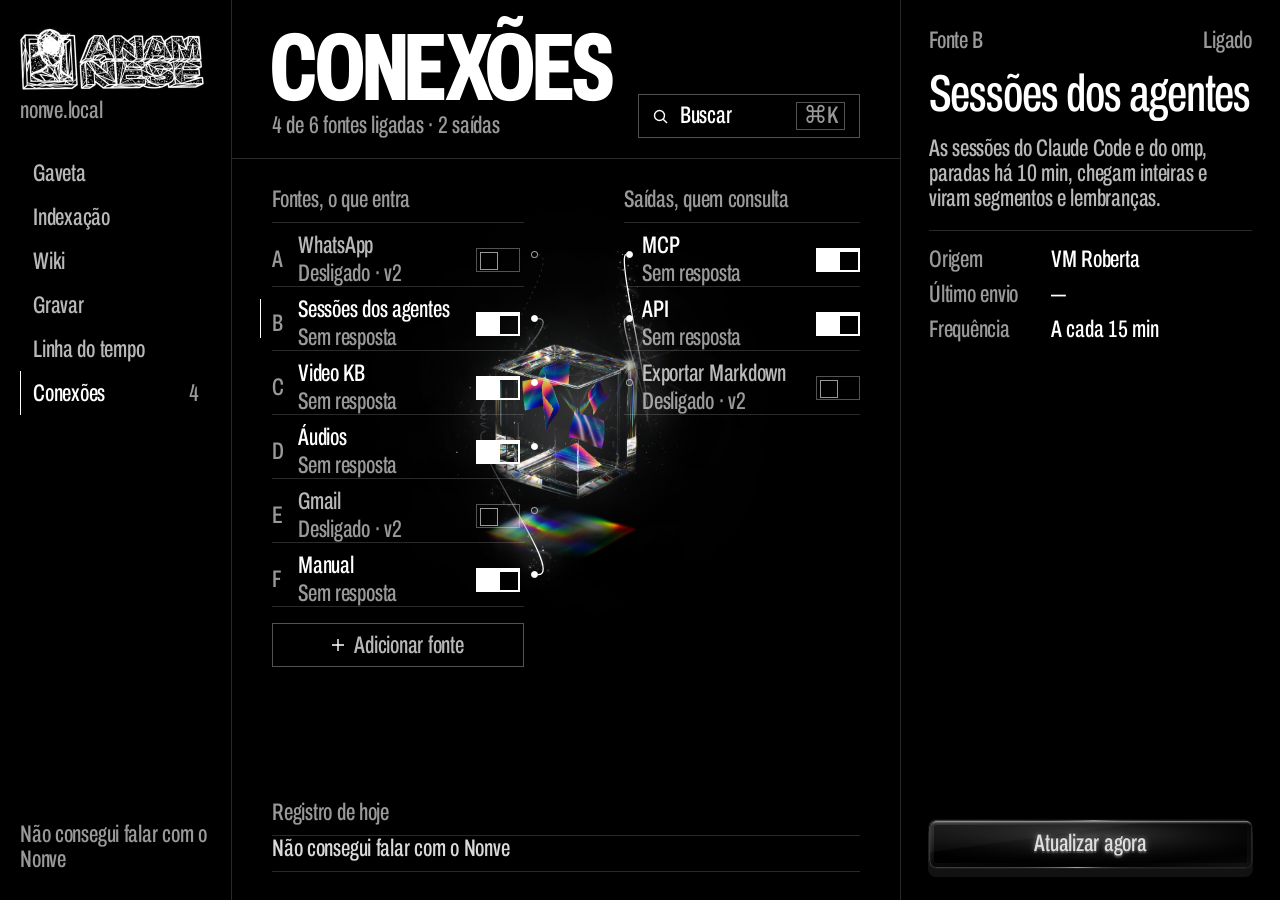
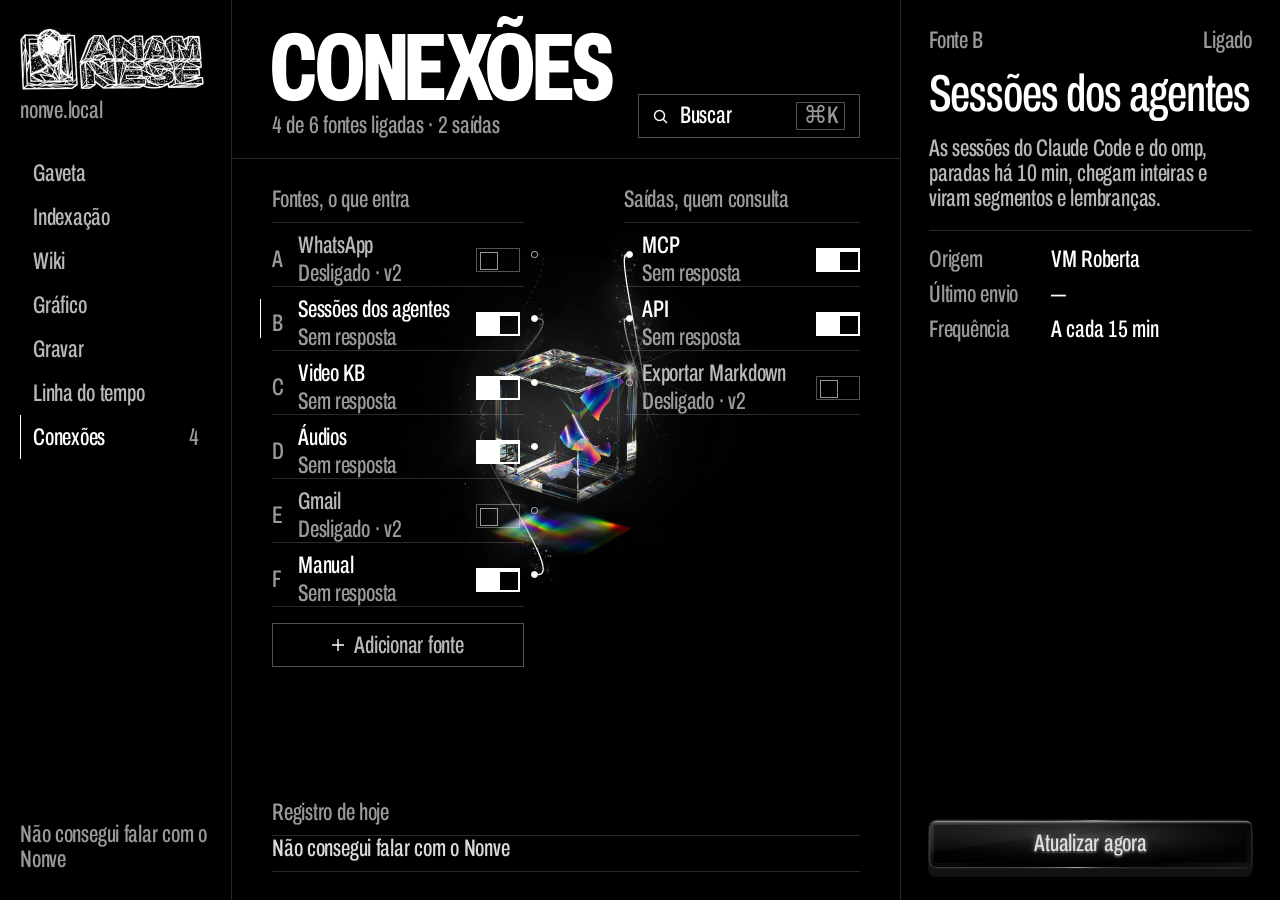
